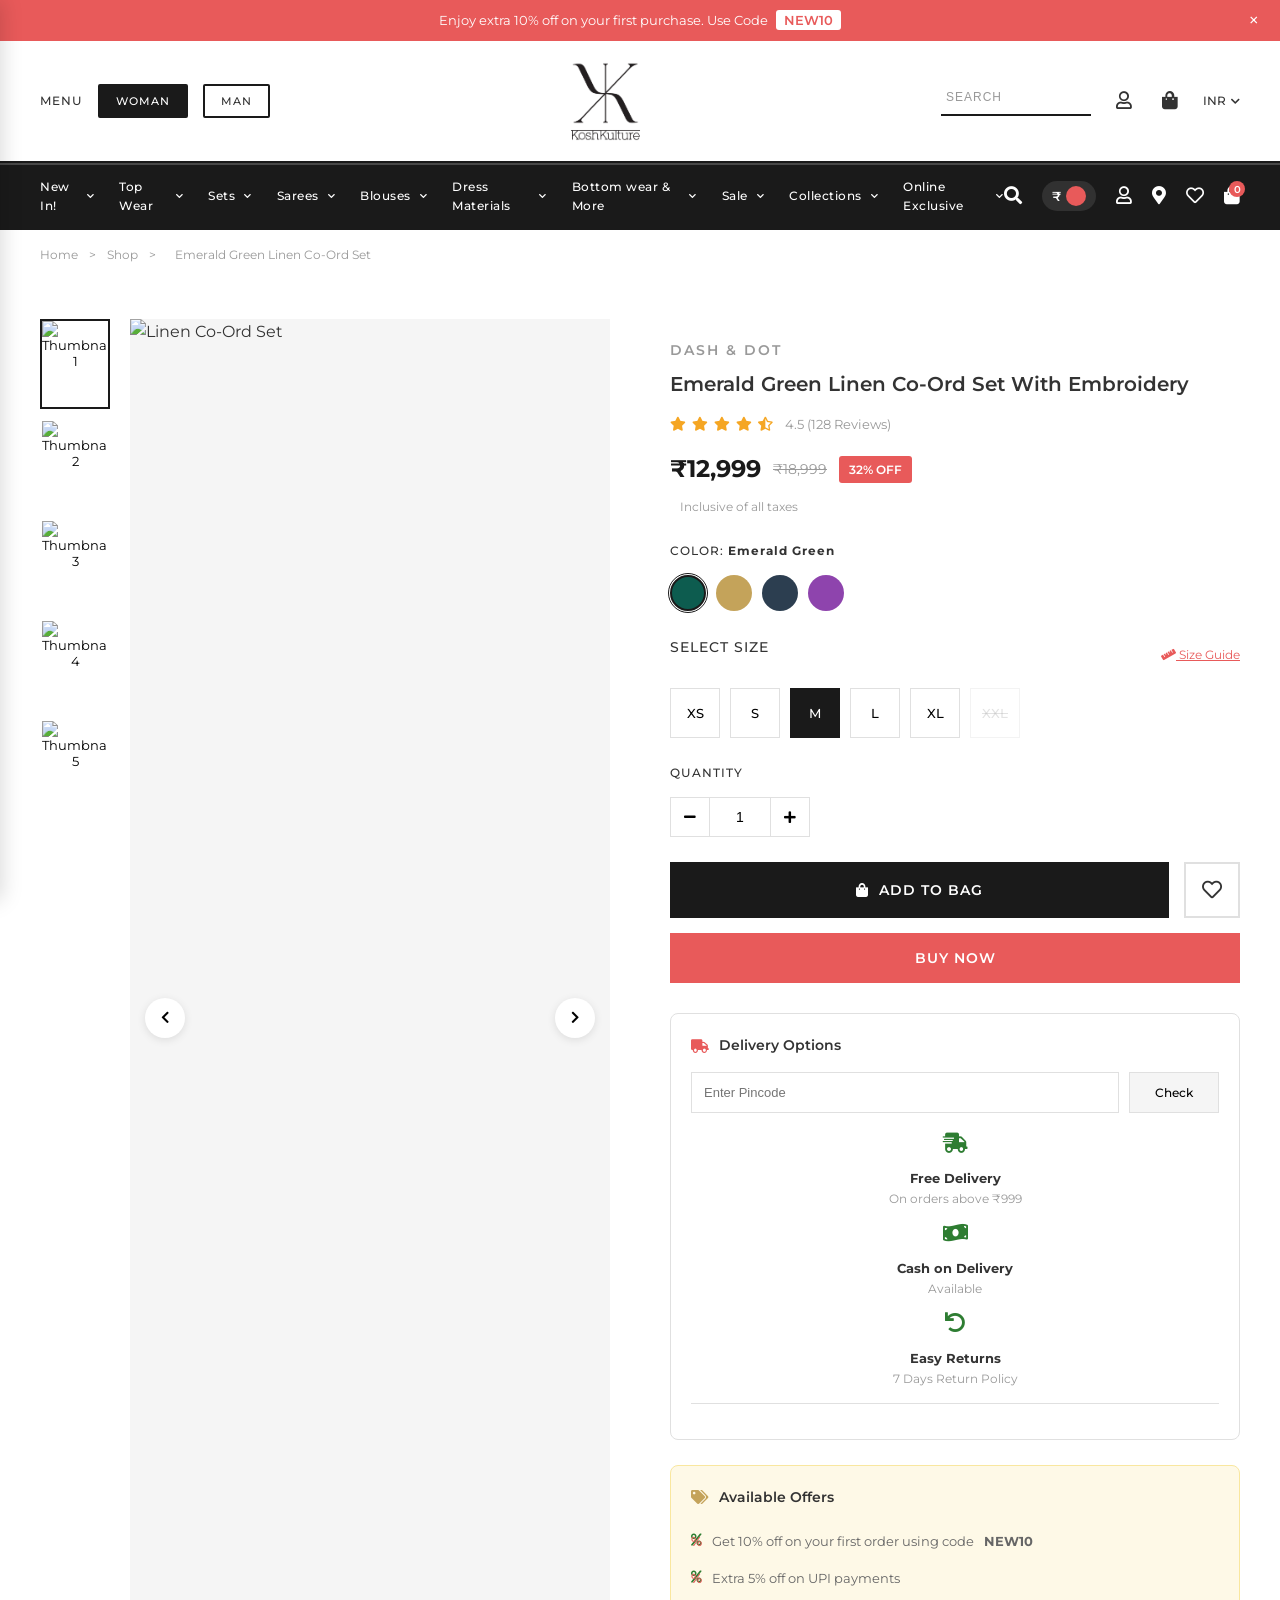
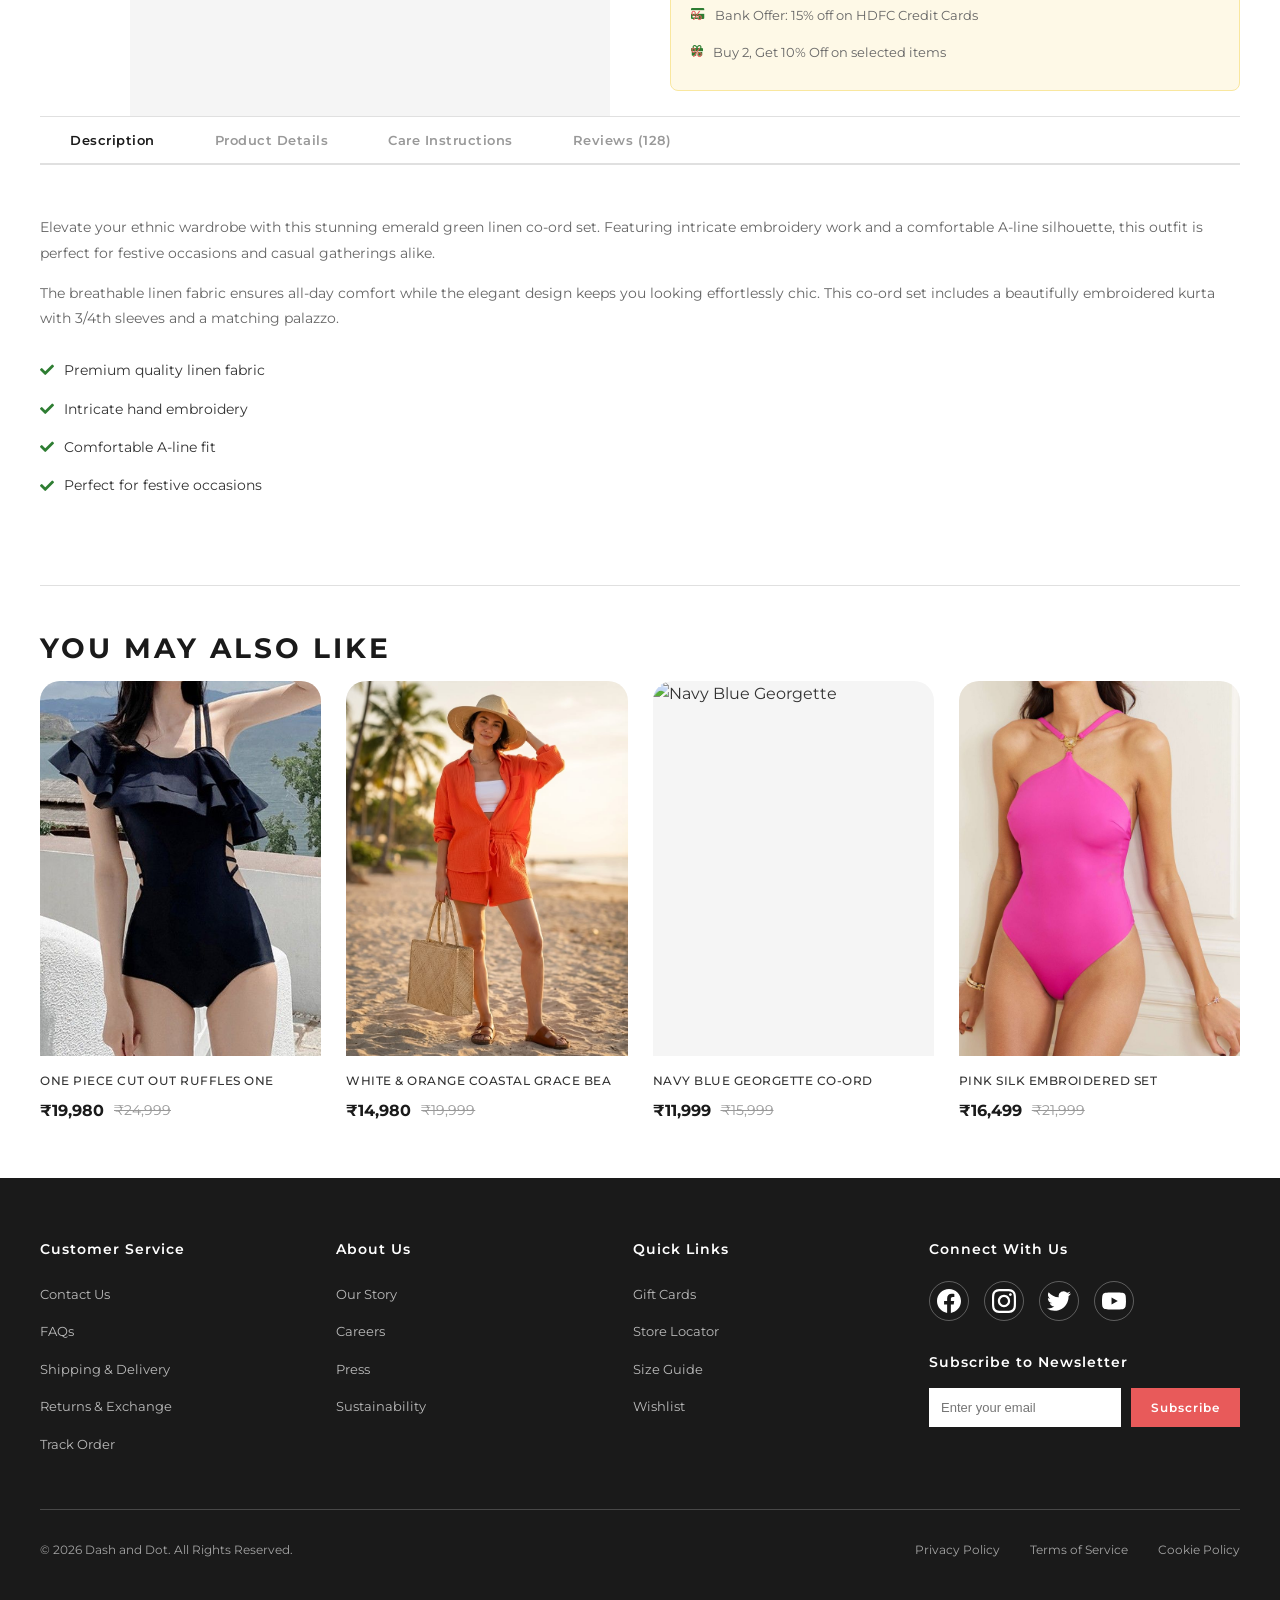
==== product-detail.html @ b61d1ba9 "I luv u prateek sor" ====
<!DOCTYPE html>
<html lang="en">
<head>
    <meta charset="UTF-8">
    <meta name="viewport" content="width=device-width, initial-scale=1.0">
    <title>Product Detail - Dash and Dot</title>
    <link rel="stylesheet" href="styles.css">
    <link rel="preconnect" href="https://fonts.googleapis.com">
    <link rel="preconnect" href="https://fonts.gstatic.com" crossorigin>
    <link href="https://fonts.googleapis.com/css2?family=Montserrat:ital,wght@0,100..900;1,100..900&display=swap" rel="stylesheet">
    <link rel="stylesheet" href="https://cdnjs.cloudflare.com/ajax/libs/font-awesome/5.15.4/css/all.min.css">
    <link rel="stylesheet" href="https://cdn.jsdelivr.net/npm/swiper@11/swiper-bundle.min.css">
</head>
<body>
    <!-- Mobile Menu Overlay -->
    <div class="mobile-menu-overlay" id="mobileMenuOverlay"></div>

    <!-- Mobile Menu Drawer -->
    <nav class="mobile-menu-drawer" id="mobileMenuDrawer">
        <div class="mobile-menu-header">
            <div class="mobile-logo">
                <img src="./images/logo.png"/>
            </div>
            <button class="mobile-menu-close" id="mobileMenuClose">&times;</button>
        </div>
        <div class="mobile-menu-search">
            <input type="text" placeholder="Search for products...">
        </div>
        <ul class="mobile-menu-nav">
            <li class="mobile-nav-item"><a href="products.html">New In! <i class="fas fa-chevron-right"></i></a></li>
            <li class="mobile-nav-item"><a href="products.html">Top Wear <i class="fas fa-chevron-right"></i></a></li>
            <li class="mobile-nav-item"><a href="products.html">Sets <i class="fas fa-chevron-right"></i></a></li>
            <li class="mobile-nav-item"><a href="products.html">Sarees <i class="fas fa-chevron-right"></i></a></li>
            <li class="mobile-nav-item"><a href="products.html">Blouses <i class="fas fa-chevron-right"></i></a></li>
            <li class="mobile-nav-item"><a href="products.html">Dress Materials <i class="fas fa-chevron-right"></i></a></li>
            <li class="mobile-nav-item"><a href="products.html">Bottom Wear <i class="fas fa-chevron-right"></i></a></li>
            <li class="mobile-nav-item"><a href="products.html">Sale <i class="fas fa-chevron-right"></i></a></li>
            <li class="mobile-nav-item"><a href="products.html">Collections <i class="fas fa-chevron-right"></i></a></li>
            <li class="mobile-nav-item"><a href="products.html">Online Exclusive <i class="fas fa-chevron-right"></i></a></li>
        </ul>
        <div class="mobile-menu-footer">
            <div class="gender-btns">
                <button class="gender-btn active">WOMAN</button>
                <button class="gender-btn">MAN</button>
            </div>
        </div>
    </nav>

    <!-- Promo Banner -->
    <div class="promo-banner">
        <p>Enjoy extra 10% off on your first purchase. Use Code <span class="promo-code">NEW10</span></p>
        <button class="promo-close">&times;</button>
    </div>

    <!-- Header -->
    <header class="header">
        <div class="header-top">
            <div class="header-left">
                <button class="hamburger-btn" id="hamburgerBtn" aria-label="Open menu">
                    <span class="hamburger-icon"></span>
                </button>
                <button class="menu-btn">MENU</button>
                <button class="gender-btn active">WOMAN</button>
                <button class="gender-btn">MAN</button>
            </div>
            <div class="logo">
                <a href="index.html">
                    <img src="./images/logo.png"/>
                </a>
            </div>
            <div class="header-right">
                <div class="search-box">
                    <input type="text" placeholder="SEARCH">
                </div>
                <button class="icon-btn user-btn">
                    <i class="far fa-user"></i>
                </button>
                <button class="icon-btn cart-btn">
                    <i class="fas fa-shopping-bag"></i>
                </button>
                <div class="currency-select">
                    <span>INR</span>
                    <i class="fas fa-chevron-down"></i>
                </div>
            </div>
        </div>
        <nav class="main-nav">
            <ul class="nav-list">
                <li class="nav-item">
                    <a href="#">New In! <i class="fas fa-chevron-down"></i></a>
                </li>
                <li class="nav-item">
                    <a href="#">Top Wear <i class="fas fa-chevron-down"></i></a>
                </li>
                <li class="nav-item">
                    <a href="#">Sets <i class="fas fa-chevron-down"></i></a>
                </li>
                <li class="nav-item">
                    <a href="#">Sarees <i class="fas fa-chevron-down"></i></a>
                </li>
                <li class="nav-item">
                    <a href="#">Blouses <i class="fas fa-chevron-down"></i></a>
                </li>
                <li class="nav-item">
                    <a href="#">Dress Materials <i class="fas fa-chevron-down"></i></a>
                </li>
                <li class="nav-item">
                    <a href="#">Bottom wear & More <i class="fas fa-chevron-down"></i></a>
                </li>
                <li class="nav-item">
                    <a href="#">Sale <i class="fas fa-chevron-down"></i></a>
                </li>
                <li class="nav-item">
                    <a href="#">Collections <i class="fas fa-chevron-down"></i></a>
                </li>
                <li class="nav-item">
                    <a href="#">Online Exclusive <i class="fas fa-chevron-down"></i></a>
                </li>
            </ul>
            <div class="nav-icons">
                <button class="nav-icon-btn">
                    <i class="fas fa-search"></i>
                </button>
                <button class="nav-icon-btn currency-toggle">
                    <span class="rupee">&#8377;</span>
                    <span class="toggle-dot"></span>
                </button>
                <button class="nav-icon-btn">
                    <i class="far fa-user"></i>
                </button>
                <button class="nav-icon-btn">
                    <i class="fas fa-map-marker-alt"></i>
                </button>
                <button class="nav-icon-btn wishlist-btn">
                    <i class="far fa-heart"></i>
                </button>
                <button class="nav-icon-btn cart-icon">
                    <i class="fas fa-shopping-bag"></i>
                    <span class="cart-count">0</span>
                </button>
            </div>
        </nav>
    </header>

    <!-- Breadcrumb -->
    <div class="breadcrumb">
        <a href="index.html">Home</a>
        <span>&gt;</span>
        <a href="products.html">Shop</a>
        <span>&gt;</span>
        <span>Emerald Green Linen Co-Ord Set</span>
    </div>

    <!-- Product Detail Page -->
    <main class="product-detail-page">
        <div class="product-detail-container">
            <!-- Image Gallery -->
            <div class="product-gallery">
                <div class="thumbnail-list">
                    <button class="thumbnail active">
                        <img src="https://images.unsplash.com/photo-1594938298603-c8148c4dae35?w=80&h=100&fit=crop" alt="Thumbnail 1">
                    </button>
                    <button class="thumbnail">
                        <img src="https://images.unsplash.com/photo-1594938298603-c8148c4dae35?w=80&h=100&fit=crop" alt="Thumbnail 2">
                    </button>
                    <button class="thumbnail">
                        <img src="https://images.unsplash.com/photo-1594938298603-c8148c4dae35?w=80&h=100&fit=crop" alt="Thumbnail 3">
                    </button>
                    <button class="thumbnail">
                        <img src="https://images.unsplash.com/photo-1594938298603-c8148c4dae35?w=80&h=100&fit=crop" alt="Thumbnail 4">
                    </button>
                    <button class="thumbnail">
                        <img src="https://images.unsplash.com/photo-1594938298603-c8148c4dae35?w=80&h=100&fit=crop" alt="Thumbnail 5">
                    </button>
                </div>
                <div class="main-image">
                    <button class="nav-btn prev">
                        <i class="fas fa-chevron-left"></i>
                    </button>
                    <img src="https://images.unsplash.com/photo-1594938298603-c8148c4dae35?w=600&h=800&fit=crop" alt="Linen Co-Ord Set">
                    <button class="nav-btn next">
                        <i class="fas fa-chevron-right"></i>
                    </button>
                </div>
            </div>

            <!-- Product Info -->
            <div class="product-info-detail">
                <div class="product-brand">DASH & DOT</div>
                <h1 class="product-title">Emerald Green Linen Co-Ord Set With Embroidery</h1>

                <div class="product-rating">
                    <div class="stars">
                        <i class="fas fa-star"></i>
                        <i class="fas fa-star"></i>
                        <i class="fas fa-star"></i>
                        <i class="fas fa-star"></i>
                        <i class="fas fa-star-half-alt"></i>
                    </div>
                    <span class="rating-count">4.5 (128 Reviews)</span>
                </div>

                <div class="product-price-detail">
                    <span class="current-price">&#8377;12,999</span>
                    <span class="original-price">&#8377;18,999</span>
                    <span class="discount-badge">32% OFF</span>
                </div>
                <p class="tax-info">Inclusive of all taxes</p>

                <!-- Color Selection -->
                <div class="color-section">
                    <span class="section-label">COLOR: <strong>Emerald Green</strong></span>
                    <div class="color-options">
                        <button class="color-btn active" style="background-color: #0d5c4f;" title="Emerald Green"></button>
                        <button class="color-btn" style="background-color: #c4a35a;" title="Golden Rust"></button>
                        <button class="color-btn" style="background-color: #2c3e50;" title="Navy Blue"></button>
                        <button class="color-btn" style="background-color: #8e44ad;" title="Purple"></button>
                    </div>
                </div>

                <!-- Size Selection -->
                <div class="size-section">
                    <div class="size-header">
                        <span class="section-label">SELECT SIZE</span>
                        <a href="#" class="size-chart-link"><i class="fas fa-ruler"></i> Size Guide</a>
                    </div>
                    <div class="size-options">
                        <button class="size-btn">XS</button>
                        <button class="size-btn">S</button>
                        <button class="size-btn active">M</button>
                        <button class="size-btn">L</button>
                        <button class="size-btn">XL</button>
                        <button class="size-btn disabled" disabled>XXL</button>
                    </div>
                </div>

                <!-- Quantity -->
                <div class="quantity-section">
                    <span class="section-label">QUANTITY</span>
                    <div class="quantity-selector">
                        <button class="qty-btn minus"><i class="fas fa-minus"></i></button>
                        <input type="number" value="1" min="1" max="10" class="qty-input">
                        <button class="qty-btn plus"><i class="fas fa-plus"></i></button>
                    </div>
                </div>

                <!-- Action Buttons -->
                <div class="action-buttons">
                    <button class="btn-add-bag">
                        <i class="fas fa-shopping-bag"></i> ADD TO BAG
                    </button>
                    <button class="btn-wishlist-large">
                        <i class="far fa-heart"></i>
                    </button>
                </div>
                <button class="btn-buy-now">BUY NOW</button>

                <!-- Delivery Info -->
                <div class="delivery-section">
                    <h4><i class="fas fa-truck"></i> Delivery Options</h4>
                    <div class="pincode-check">
                        <input type="text" placeholder="Enter Pincode" maxlength="6">
                        <button class="check-btn">Check</button>
                    </div>
                    <div class="delivery-features">
                        <div class="feature">
                            <i class="fas fa-shipping-fast"></i>
                            <div>
                                <strong>Free Delivery</strong>
                                <span>On orders above &#8377;999</span>
                            </div>
                        </div>
                        <div class="feature">
                            <i class="fas fa-money-bill-wave"></i>
                            <div>
                                <strong>Cash on Delivery</strong>
                                <span>Available</span>
                            </div>
                        </div>
                        <div class="feature">
                            <i class="fas fa-undo"></i>
                            <div>
                                <strong>Easy Returns</strong>
                                <span>7 Days Return Policy</span>
                            </div>
                        </div>
                    </div>
                </div>

                <!-- Offers -->
                <div class="offers-section">
                    <h4><i class="fas fa-tags"></i> Available Offers</h4>
                    <ul class="offers-list">
                        <li><i class="fas fa-percent"></i> Get 10% off on your first order using code <strong>NEW10</strong></li>
                        <li><i class="fas fa-percent"></i> Extra 5% off on UPI payments</li>
                        <li><i class="fas fa-credit-card"></i> Bank Offer: 15% off on HDFC Credit Cards</li>
                        <li><i class="fas fa-gift"></i> Buy 2, Get 10% Off on selected items</li>
                    </ul>
                </div>
            </div>
        </div>

        <!-- Product Details Tabs -->
        <div class="product-details-section">
            <div class="product-tabs">
                <button class="tab-btn active" data-tab="description">Description</button>
                <button class="tab-btn" data-tab="details">Product Details</button>
                <button class="tab-btn" data-tab="care">Care Instructions</button>
                <button class="tab-btn" data-tab="reviews">Reviews (128)</button>
            </div>

            <div class="tab-content active" id="description">
                <p>Elevate your ethnic wardrobe with this stunning emerald green linen co-ord set. Featuring intricate embroidery work and a comfortable A-line silhouette, this outfit is perfect for festive occasions and casual gatherings alike.</p>
                <p>The breathable linen fabric ensures all-day comfort while the elegant design keeps you looking effortlessly chic. This co-ord set includes a beautifully embroidered kurta with 3/4th sleeves and a matching palazzo.</p>
                <ul class="feature-list">
                    <li><i class="fas fa-check"></i> Premium quality linen fabric</li>
                    <li><i class="fas fa-check"></i> Intricate hand embroidery</li>
                    <li><i class="fas fa-check"></i> Comfortable A-line fit</li>
                    <li><i class="fas fa-check"></i> Perfect for festive occasions</li>
                </ul>
            </div>

            <div class="tab-content" id="details">
                <div class="details-grid">
                    <div class="detail-item">
                        <span class="detail-label">Style Code</span>
                        <span class="detail-value">FWS6KS11159A</span>
                    </div>
                    <div class="detail-item">
                        <span class="detail-label">Pattern</span>
                        <span class="detail-value">Embroidered</span>
                    </div>
                    <div class="detail-item">
                        <span class="detail-label">Occasion</span>
                        <span class="detail-value">Festive, Casual</span>
                    </div>
                    <div class="detail-item">
                        <span class="detail-label">Fabric</span>
                        <span class="detail-value">100% Linen</span>
                    </div>
                    <div class="detail-item">
                        <span class="detail-label">Fit</span>
                        <span class="detail-value">A-Line</span>
                    </div>
                    <div class="detail-item">
                        <span class="detail-label">Neck Type</span>
                        <span class="detail-value">V-Neck</span>
                    </div>
                    <div class="detail-item">
                        <span class="detail-label">Sleeve</span>
                        <span class="detail-value">3/4th Sleeves</span>
                    </div>
                    <div class="detail-item">
                        <span class="detail-label">Bottom Type</span>
                        <span class="detail-value">Palazzo</span>
                    </div>
                    <div class="detail-item">
                        <span class="detail-label">Set Contents</span>
                        <span class="detail-value">Kurta + Palazzo</span>
                    </div>
                    <div class="detail-item">
                        <span class="detail-label">Country of Origin</span>
                        <span class="detail-value">India</span>
                    </div>
                </div>
            </div>

            <div class="tab-content" id="care">
                <div class="care-instructions">
                    <div class="care-item">
                        <i class="fas fa-tint"></i>
                        <span>Machine wash cold with like colors</span>
                    </div>
                    <div class="care-item">
                        <i class="fas fa-times-circle"></i>
                        <span>Do not bleach</span>
                    </div>
                    <div class="care-item">
                        <i class="fas fa-wind"></i>
                        <span>Tumble dry low</span>
                    </div>
                    <div class="care-item">
                        <i class="fas fa-temperature-low"></i>
                        <span>Iron on medium heat if needed</span>
                    </div>
                    <div class="care-item">
                        <i class="fas fa-ban"></i>
                        <span>Do not dry clean</span>
                    </div>
                </div>
            </div>

            <div class="tab-content" id="reviews">
                <div class="reviews-summary">
                    <div class="rating-big">
                        <span class="rating-number">4.5</span>
                        <div class="stars">
                            <i class="fas fa-star"></i>
                            <i class="fas fa-star"></i>
                            <i class="fas fa-star"></i>
                            <i class="fas fa-star"></i>
                            <i class="fas fa-star-half-alt"></i>
                        </div>
                        <span class="total-reviews">Based on 128 reviews</span>
                    </div>
                    <div class="rating-bars">
                        <div class="rating-bar-item">
                            <span>5 <i class="fas fa-star"></i></span>
                            <div class="bar"><div class="fill" style="width: 70%;"></div></div>
                            <span>89</span>
                        </div>
                        <div class="rating-bar-item">
                            <span>4 <i class="fas fa-star"></i></span>
                            <div class="bar"><div class="fill" style="width: 20%;"></div></div>
                            <span>26</span>
                        </div>
                        <div class="rating-bar-item">
                            <span>3 <i class="fas fa-star"></i></span>
                            <div class="bar"><div class="fill" style="width: 7%;"></div></div>
                            <span>9</span>
                        </div>
                        <div class="rating-bar-item">
                            <span>2 <i class="fas fa-star"></i></span>
                            <div class="bar"><div class="fill" style="width: 2%;"></div></div>
                            <span>3</span>
                        </div>
                        <div class="rating-bar-item">
                            <span>1 <i class="fas fa-star"></i></span>
                            <div class="bar"><div class="fill" style="width: 1%;"></div></div>
                            <span>1</span>
                        </div>
                    </div>
                </div>
                <div class="review-list">
                    <div class="review-item">
                        <div class="review-header">
                            <div class="reviewer">
                                <span class="reviewer-name">Priya S.</span>
                                <span class="verified"><i class="fas fa-check-circle"></i> Verified Purchase</span>
                            </div>
                            <div class="review-rating">
                                <i class="fas fa-star"></i>
                                <i class="fas fa-star"></i>
                                <i class="fas fa-star"></i>
                                <i class="fas fa-star"></i>
                                <i class="fas fa-star"></i>
                            </div>
                        </div>
                        <p class="review-text">Absolutely love this co-ord set! The fabric quality is amazing and the embroidery is so beautiful. Fits perfectly and received so many compliments at my friend's wedding.</p>
                        <span class="review-date">2 weeks ago</span>
                    </div>
                    <div class="review-item">
                        <div class="review-header">
                            <div class="reviewer">
                                <span class="reviewer-name">Ananya M.</span>
                                <span class="verified"><i class="fas fa-check-circle"></i> Verified Purchase</span>
                            </div>
                            <div class="review-rating">
                                <i class="fas fa-star"></i>
                                <i class="fas fa-star"></i>
                                <i class="fas fa-star"></i>
                                <i class="fas fa-star"></i>
                                <i class="far fa-star"></i>
                            </div>
                        </div>
                        <p class="review-text">Great quality and very comfortable to wear all day. The color is exactly as shown in the pictures. Only giving 4 stars because delivery took longer than expected.</p>
                        <span class="review-date">1 month ago</span>
                    </div>
                </div>
            </div>
        </div>

        <!-- You May Also Like -->
        <section class="also-like">
            <h2 class="section-title">YOU MAY ALSO LIKE</h2>
            <div class="products-grid swiper also-like-swiper">
                <div class="swiper-wrapper">
                    <a href="product-detail.html" class="product-card swiper-slide">
                        <div class="product-image">
                            <img src="./images/one-piece-swim.jpg" alt="Ivory Gold Sequin Top">
                            <button class="wishlist-btn" onclick="event.preventDefault();">
                                <i class="far fa-heart"></i>
                            </button>
                        </div>
                        <div class="product-info">
                            <h3 class="product-name">One Piece Cut Out Ruffles One</h3>
                            <div class="product-price">
                                <span class="current-price">&#8377;19,980</span>
                                <span class="original-price">&#8377;24,999</span>
                            </div>
                        </div>
                    </a>
                    <a href="product-detail.html" class="product-card swiper-slide">
                        <div class="product-image">
                            <img src="./images/bright-orange.jpg" alt="Halter Sequin Peplum">
                            <button class="wishlist-btn" onclick="event.preventDefault();">
                                <i class="far fa-heart"></i>
                            </button>
                        </div>
                        <div class="product-info">
                            <h3 class="product-name">WHITE & ORANGE COASTAL GRACE BEA</h3>
                            <div class="product-price">
                                <span class="current-price">&#8377;14,980</span>
                                <span class="original-price">&#8377;19,999</span>
                            </div>
                        </div>
                    </a>
                    <a href="product-detail.html" class="product-card swiper-slide">
                        <div class="product-image">
                            <img src="https://images.unsplash.com/photo-1518622358385-8ea7d0794bf6?w=300&h=400&fit=crop" alt="Navy Blue Georgette">
                            <button class="wishlist-btn" onclick="event.preventDefault();">
                                <i class="far fa-heart"></i>
                            </button>
                        </div>
                        <div class="product-info">
                            <h3 class="product-name">Navy Blue Georgette Co-Ord</h3>
                            <div class="product-price">
                                <span class="current-price">&#8377;11,999</span>
                                <span class="original-price">&#8377;15,999</span>
                            </div>
                        </div>
                    </a>
                    <a href="product-detail.html" class="product-card swiper-slide">
                        <div class="product-image">
                            <img src="./images/pink.jpg" alt="Pink Silk Set">
                            <button class="wishlist-btn" onclick="event.preventDefault();">
                                <i class="far fa-heart"></i>
                            </button>
                        </div>
                        <div class="product-info">
                            <h3 class="product-name">Pink Silk Embroidered Set</h3>
                            <div class="product-price">
                                <span class="current-price">&#8377;16,499</span>
                                <span class="original-price">&#8377;21,999</span>
                            </div>
                        </div>
                    </a>
                </div>
                <div class="swiper-pagination also-like-pagination"></div>
            </div>
        </section>
    </main>

    <!-- Footer -->
    <div id="footer-placeholder"></div>

    <!-- Mobile Bottom Navigation -->
    <nav class="mobile-bottom-nav">
        <div class="mobile-bottom-nav-items">
            <a href="index.html" class="mobile-bottom-nav-item">
                <i class="fas fa-home"></i>
                <span>Home</span>
            </a>
            <a href="products.html" class="mobile-bottom-nav-item">
                <i class="fas fa-th-large"></i>
                <span>Shop</span>
            </a>
            <a href="#" class="mobile-bottom-nav-item">
                <i class="far fa-heart"></i>
                <span>Wishlist</span>
            </a>
            <a href="#" class="mobile-bottom-nav-item">
                <i class="fas fa-shopping-bag"></i>
                <span>Bag</span>
                <span class="cart-count">0</span>
            </a>
            <a href="#" class="mobile-bottom-nav-item">
                <i class="far fa-user"></i>
                <span>Account</span>
            </a>
        </div>
    </nav>

    <script src="script.js"></script>
    <script src="https://cdn.jsdelivr.net/npm/swiper@11/swiper-bundle.min.js"></script>
    <script>
        // Initialize Swiper only on mobile for "You May Also Like" section
        function initAlsoLikeSwiper() {
            const isMobile = window.innerWidth <= 768;

            if (isMobile) {
                // Initialize Also Like Swiper
                if (!window.alsoLikeSwiper || window.alsoLikeSwiper.destroyed) {
                    window.alsoLikeSwiper = new Swiper('.also-like-swiper', {
                        slidesPerView: 1.2,
                        spaceBetween: 12,
                        centeredSlides: false,
                        pagination: {
                            el: '.also-like-pagination',
                            clickable: true,
                        },
                        breakpoints: {
                            400: {
                                slidesPerView: 1.5,
                                spaceBetween: 12,
                            },
                            500: {
                                slidesPerView: 2,
                                spaceBetween: 15,
                            }
                        }
                    });
                }
            } else {
                // Destroy swiper on desktop
                if (window.alsoLikeSwiper && !window.alsoLikeSwiper.destroyed) {
                    window.alsoLikeSwiper.destroy(true, true);
                    window.alsoLikeSwiper = null;
                }
            }
        }

        document.addEventListener('DOMContentLoaded', initAlsoLikeSwiper);

        let resizeTimeout;
        window.addEventListener('resize', function() {
            clearTimeout(resizeTimeout);
            resizeTimeout = setTimeout(initAlsoLikeSwiper, 250);
        });
    </script>
</body>
</html>
---- styles.css ----
/* ==========================================
   DASH AND DOT - FASHION E-COMMERCE WEBSITE
   ========================================== */

/* CSS Reset & Base Styles */
*, *::before, *::after {
    margin: 0;
    padding: 0;
    box-sizing: border-box;
}

:root {
    --primary-coral: #e85a5a;
    --primary-dark: #1a1a1a;
    --text-dark: #333333;
    --text-light: #666666;
    --text-muted: #999999;
    --bg-light: #f5f5f5;
    --bg-white: #ffffff;
    --border-light: #e0e0e0;
    --accent-gold: #c4a35a;
    --accent-green: #2e7d32;
    --hero-orange: #d4824a;
    --font-primary: "Montserrat", sans-serif;
    --font-display: "Poppins", sans-serif;
}

html {
    scroll-behavior: smooth;
}

body {
    font-family: var(--font-primary);
    color: var(--text-dark);
    line-height: 1.6;
    background-color: var(--bg-white);
    overflow-x: hidden;
}

a {
    text-decoration: none;
    color: inherit;
}

button {
    cursor: pointer;
    border: none;
    background: none;
    font-family: inherit;
}

img {
    max-width: 100%;
    height: auto;
    display: block;
}

ul {
    list-style: none;
}

/* ==========================================
   PROMO BANNER
   ========================================== */
.promo-banner {
    background-color: var(--primary-coral);
    color: var(--bg-white);
    text-align: center;
    padding: 10px 20px;
    font-size: 13px;
    position: relative;
    display: flex;
    align-items: center;
    justify-content: center;
}

.promo-banner p {
    margin: 0;
}

.promo-code {
    background-color: var(--bg-white);
    color: var(--primary-coral);
    padding: 2px 8px;
    border-radius: 3px;
    font-weight: 600;
    margin-left: 5px;
}

.promo-close {
    position: absolute;
    right: 20px;
    color: var(--bg-white);
    font-size: 20px;
    line-height: 1;
}

/* ==========================================
   HEADER
   ========================================== */
.header {
    background-color: var(--primary-dark);
    border-bottom: 3px solid var(--primary-dark);
    width: 100%;
}

.header-top {
    display: flex;
    align-items: center;
    justify-content: space-between;
    padding: 15px 40px;
    max-width: 1400px;
    margin: 0 auto;
    background-color: var(--bg-white);
    border-bottom: 2px solid var(--primary-dark);
}

.header-left {
    display: flex;
    align-items: center;
    gap: 15px;
}

.menu-btn {
    font-size: 12px;
    font-weight: 500;
    letter-spacing: 1px;
    color: var(--text-dark);
}

.gender-btn {
    font-size: 11px;
    font-weight: 500;
    letter-spacing: 1px;
    padding: 8px 16px;
    border: 2px solid var(--primary-dark);
    border-radius: 2px;
    color: var(--text-dark);
    transition: all 0.3s ease;
}

.gender-btn.active,
.gender-btn:hover {
    background-color: var(--primary-dark);
    color: var(--bg-white);
    border-color: var(--primary-dark);
}

/* Logo */
.logo a {
    display: flex;
    align-items: center;
    font-size: 36px;
    color: var(--primary-dark);
}

.logo a img {
    height: 90px;
    width: auto;
    /* object-fit: contain; */
}

.logo-dash {
    font-weight: 300;
    margin-right: 5px;
}

.logo-amp {
    font-family: var(--font-display);
    font-weight: 400;
    font-style: italic;
}

.logo-dot {
    font-size: 24px;
    margin-left: 5px;
}

.brand-name {
    font-size: 24px;
    font-weight: 700;
    letter-spacing: 2px;
}

.header-right {
    display: flex;
    align-items: center;
    gap: 20px;
}

.search-box {
    display: flex;
    align-items: center;
    border-bottom: 2px solid var(--primary-dark);
    padding-bottom: 5px;
}

.search-box input {
    border: none;
    outline: none;
    font-size: 12px;
    letter-spacing: 1px;
    width: 150px;
    padding: 5px;
    background: transparent;
    color: var(--text-dark);
}

.search-box input::placeholder {
    color: var(--text-muted);
}

.search-box svg {
    color: var(--text-muted);
    margin-right: 8px;
}

.icon-btn {
    color: var(--text-dark);
    padding: 5px;
    position: relative;
}

.icon-btn:hover {
    color: var(--primary-coral);
}

.icon-btn i {
    font-size: 18px;
}

.currency-select {
    display: flex;
    align-items: center;
    gap: 5px;
    font-size: 12px;
    font-weight: 500;
    color: var(--text-dark);
}

.currency-select i {
    font-size: 10px;
}

/* Main Navigation */
.main-nav {
    display: flex;
    align-items: center;
    justify-content: space-between;
    padding: 12px 40px;
    background-color: var(--primary-dark);
    border-top: 2px solid rgba(255, 255, 255, 0.2);
    max-width: 1400px;
    margin: 0 auto;
}

.nav-list {
    display: flex;
    align-items: center;
    gap: 25px;
}

.nav-item a {
    display: flex;
    align-items: center;
    gap: 5px;
    font-size: 12px;
    font-weight: 500;
    letter-spacing: 0.5px;
    color: var(--bg-white);
    transition: color 0.3s ease;
}

.nav-item a:hover {
    color: var(--primary-coral);
}

.nav-item svg {
    width: 10px;
    height: 10px;
}

.nav-item i {
    font-size: 8px;
    margin-left: 4px;
}

.nav-icons {
    display: flex;
    align-items: center;
    gap: 20px;
}

.nav-icon-btn {
    color: var(--bg-white);
    position: relative;
}

.nav-icon-btn:hover {
    color: var(--primary-coral);
}

.nav-icon-btn i {
    font-size: 18px;
}

.currency-toggle {
    display: flex;
    align-items: center;
    gap: 5px;
    background-color: rgba(255, 255, 255, 0.1);
    padding: 5px 10px;
    border-radius: 20px;
}

.rupee {
    font-weight: 600;
    color: var(--bg-white);
}

.toggle-dot {
    width: 20px;
    height: 20px;
    background-color: var(--primary-coral);
    border-radius: 50%;
}

.cart-count {
    position: absolute;
    top: -5px;
    right: -5px;
    background-color: var(--primary-coral);
    color: var(--bg-white);
    font-size: 10px;
    width: 16px;
    height: 16px;
    border-radius: 50%;
    display: flex;
    align-items: center;
    justify-content: center;
    font-weight: 600;
}

.badge {
    position: absolute;
    top: -5px;
    right: -5px;
    background-color: var(--primary-coral);
    color: var(--bg-white);
    font-size: 10px;
    padding: 2px 5px;
    border-radius: 10px;
}

/* Products Header */
.products-header .header-top {
    justify-content: center;
    gap: 100px;
}

.product-nav {
    background-color: var(--bg-white);
    border-top: 1px solid var(--border-light);
    padding: 15px 40px;
    overflow-x: auto;
}

.product-nav .nav-list {
    justify-content: center;
    gap: 30px;
    white-space: nowrap;
}

.product-nav .nav-list li a {
    font-size: 11px;
    font-weight: 500;
    letter-spacing: 1px;
}

.product-nav .nav-list li a.highlight {
    color: var(--primary-coral);
}

.product-nav .nav-list li a sup {
    font-size: 8px;
    color: var(--primary-coral);
}

/* ==========================================
   HERO SECTION
   ========================================== */
.hero {
    background: linear-gradient(135deg, var(--hero-orange) 0%, #c67d3d 100%);
    min-height: 700px;
    position: relative;
    display: flex;
    align-items: center;
    overflow: hidden;
}

.hero::before {
    content: '';
    position: absolute;
    top: 0;
    left: 0;
    right: 0;
    bottom: 0;
    background: url('./images/img-hero.png') no-repeat;
}

.hero-content {
    display: flex;
    justify-content: space-between;
    align-items: center;
    width: 100%;
    max-width: 1400px;
    margin: 0 auto;
    padding: 60px 80px;
    position: relative;
    z-index: 1;
}

.hero-text-left {
    color: var(--bg-white);
}

.hero-title {
    font-family: var(--font-display);
    font-size: 120px;
    font-weight: 700;
    line-height: 0.9;
    letter-spacing: -2px;
}

.hero-subtitle {
    font-family: var(--font-display);
    font-size: 80px;
    font-style: italic;
    font-weight: 400;
    margin-top: -20px;
}

.hero-text-right {
    text-align: right;
    color: var(--bg-white);
}

.hero-tagline {
    font-size: 14px;
    letter-spacing: 3px;
    margin-bottom: 10px;
}

.hero-heading {
    font-family: var(--font-display);
    font-size: 48px;
    font-weight: 700;
    line-height: 1.2;
    margin-bottom: 25px;
}

.btn-shop-now {
    display: inline-block;
    background-color: var(--accent-green);
    color: var(--bg-white);
    padding: 15px 35px;
    font-size: 13px;
    font-weight: 600;
    letter-spacing: 2px;
    transition: all 0.3s ease;
}

.btn-shop-now:hover {
    background-color: #1b5e20;
    transform: translateY(-2px);
}

/* ==========================================
   BEST SELLERS SECTION
   ========================================== */
.best-sellers {
    padding: 60px 40px;
    max-width: 1400px;
    margin: 0 auto;
    text-align: center;
}

.section-title {
    font-size: 28px;
    font-weight: 700;
    letter-spacing: 3px;
    margin-bottom: 10px;
    color: var(--primary-dark);
}

.view-all {
    display: inline-block;
    font-size: 12px;
    letter-spacing: 1px;
    color: var(--text-muted);
    text-decoration: underline;
    margin-bottom: 40px;
}

.view-all:hover {
    color: var(--primary-dark);
}

/* Products Carousel */
.products-carousel {
    position: relative;
    display: flex;
    align-items: center;
    gap: 20px;
}

.carousel-btn {
    width: 40px;
    height: 40px;
    border-radius: 50%;
    background-color: var(--bg-white);
    border: 1px solid var(--border-light);
    display: flex;
    align-items: center;
    justify-content: center;
    color: var(--text-muted);
    transition: all 0.3s ease;
    flex-shrink: 0;
}

.carousel-btn:hover {
    border-color: var(--primary-dark);
    color: var(--primary-dark);
}

.products-grid {
    display: grid;
    grid-template-columns: repeat(4, 1fr);
    gap: 25px;
    flex: 1;
}

.products-grid.featured {
    grid-template-columns: repeat(4, 1fr);
}

/* Swiper wrapper on desktop - show as grid */
@media (min-width: 769px) {
    .products-grid.swiper {
        display: grid !important;
        grid-template-columns: repeat(4, 1fr);
        gap: 25px;
    }

    .products-grid.swiper .swiper-wrapper {
        display: contents;
    }

    .products-grid.swiper .swiper-slide {
        width: auto !important;
    }

    .products-grid.swiper .swiper-pagination {
        display: none !important;
    }

    /* Listing swiper specific - show as 4-column grid on desktop */
    .products-grid.listing.swiper {
        display: grid !important;
        grid-template-columns: repeat(4, 1fr);
        gap: 20px;
    }

    .listing-pagination {
        display: none !important;
    }
}

/* Product Card */
.product-card {
    text-align: left;
    position: relative;
    display: block;
    color: inherit;
}

a.product-card {
    text-decoration: none;
}

.product-image {
    position: relative;
    overflow: hidden;
    border-radius: 20px;
    border-bottom-left-radius: 0px;
    border-bottom-right-radius: 0px;
    background-color: var(--bg-light);
    aspect-ratio: 3/4;
}

.product-image img {
    width: 100%;
    height: 100%;
    object-fit: cover;
    transition: transform 0.5s ease;
}

.product-card:hover .product-image img {
    transform: scale(1.05);
}

.product-image .wishlist-btn {
    position: absolute;
    top: 15px;
    right: 15px;
    width: 36px;
    height: 36px;
    background-color: var(--bg-white);
    border-radius: 50%;
    display: flex;
    align-items: center;
    justify-content: center;
    opacity: 0;
    transition: opacity 0.3s ease;
    box-shadow: 0 2px 8px rgba(0,0,0,0.1);
}

.product-card:hover .wishlist-btn {
    opacity: 1;
}

.wishlist-btn:hover {
    color: var(--primary-coral);
}

.wishlist-btn:hover svg {
    fill: var(--primary-coral);
}

.product-nav {
    position: absolute;
    bottom: 15px;
    left: 50%;
    transform: translateX(-50%);
    display: flex;
    gap: 8px;
}

.product-nav .dot {
    width: 8px;
    height: 8px;
    border-radius: 50%;
    background-color: rgba(255,255,255,0.5);
    border: none;
}

.product-nav .dot.active {
    background-color: var(--bg-white);
}

.quick-add {
    position: absolute;
    bottom: 15px;
    right: 15px;
    width: 36px;
    height: 36px;
    background-color: var(--bg-white);
    border-radius: 50%;
    display: flex;
    align-items: center;
    justify-content: center;
    opacity: 0;
    transition: opacity 0.3s ease;
    box-shadow: 0 2px 8px rgba(0,0,0,0.1);
}

.product-card:hover .quick-add {
    opacity: 1;
}

.badge-label {
    position: absolute;
    top: 15px;
    left: 15px;
    background-color: var(--primary-dark);
    color: var(--bg-white);
    padding: 5px 12px;
    font-size: 10px;
    font-weight: 600;
    letter-spacing: 1px;
    z-index: 1;
}

.product-info {
    padding: 15px 0px;
}

.product-name {
    font-size: 12px;
    font-weight: 500;
    color: var(--text-dark);
    margin-bottom: 8px;
    text-transform: uppercase;
    letter-spacing: 0.5px;
    white-space: nowrap;
    overflow: hidden;
    text-overflow: ellipsis;
}

.product-price {
    display: flex;
    align-items: center;
    gap: 10px;
    flex-wrap: wrap;
}

.current-price {
    font-size: 16px;
    font-weight: 700;
    color: var(--primary-dark);
}

.original-price {
    font-size: 14px;
    color: var(--text-muted);
    text-decoration: line-through;
}

.discount {
    font-size: 12px;
    color: var(--primary-coral);
    font-weight: 600;
}

.product-price-single {
    font-size: 14px;
    font-weight: 600;
    color: var(--primary-dark);
}

.btn-add-to-bag {
    width: 100%;
    padding: 12px 20px;
    margin-top: 15px;
    background-color: var(--primary-coral);
    color: var(--bg-white);
    font-size: 12px;
    font-weight: 600;
    letter-spacing: 1px;
    transition: background-color 0.3s ease;
}

.btn-add-to-bag:hover {
    background-color: #d14848;
}

/* ==========================================
   SHOP BY COLLECTION
   ========================================== */
.shop-collection {
    padding: 40px;
    max-width: 1400px;
    margin: 0 auto;
}

.collection-label {
    font-size: 12px;
    font-weight: 500;
    letter-spacing: 2px;
    color: var(--text-muted);
    margin-bottom: 20px;
}

.collection-grid {
    display: grid;
    grid-template-columns: repeat(3, 1fr);
    gap: 20px;
}

.collection-card {
    position: relative;
    overflow: hidden;
    aspect-ratio: 4/5;
}

.collection-card img {
    width: 100%;
    height: 100%;
    object-fit: cover;
    transition: transform 0.5s ease;
}

.collection-card:hover img {
    transform: scale(1.05);
}

.collection-overlay {
    position: absolute;
    bottom: 0;
    left: 0;
    right: 0;
    padding: 30px;
    background: linear-gradient(transparent, rgba(0,0,0,0.6));
}

.collection-name {
    font-size: 18px;
    font-weight: 600;
    letter-spacing: 2px;
    color: var(--bg-white);
}

/* ==========================================
   TRY BEFORE YOU BUY
   ========================================== */
.try-before-buy {
    background: linear-gradient(135deg, var(--hero-orange) 0%, #c67d3d 100%);
    padding: 80px 40px;
    text-align: center;
    position: relative;
    overflow: hidden;
}

.try-before-buy::before {
    content: '';
    position: absolute;
    top: 50%;
    left: 50%;
    transform: translate(-50%, -50%);
    width: 60%;
    height: 70%;
    background: var(--bg-white);
    border-radius: 50% 50% 0 0;
    opacity: 0.9;
}

.try-content {
    position: relative;
    z-index: 1;
}

.try-title {
    font-family: var(--font-display);
    font-size: 48px;
    font-weight: 600;
    color: var(--primary-dark);
}

/* ==========================================
   FEATURED PRODUCTS
   ========================================== */
.featured-products {
    padding: 60px 40px;
    max-width: 1400px;
    margin: 0 auto;
    border-radius: 20px;
}

.featured-card .product-info {
    padding: 15px 5px;
}

.featured-card .product-name {
    font-size: 13px;
    text-transform: none;
    font-weight: 400;
    white-space: normal;
    line-height: 1.4;
}

/* ==========================================
   HIGHLIGHTING PURE MATERIAL
   ========================================== */
.highlight-section {
    padding: 60px 40px;
    max-width: 1400px;
    margin: 0 auto;
    text-align: center;
}

.highlight-grid {
    display: grid;
    grid-template-columns: repeat(2, 1fr);
    gap: 20px;
    margin-top: 40px;
}

.highlight-card {
    position: relative;
    overflow: hidden;
    aspect-ratio: 16/10;
}

.highlight-card img {
    width: 100%;
    height: 100%;
    object-fit: cover;
}

.highlight-content {
    position: absolute;
    bottom: 30px;
    left: 30px;
    text-align: left;
    color: var(--bg-white);
}

.highlight-content.right {
    left: auto;
    right: 30px;
    text-align: right;
}

.highlight-brand {
    font-family: var(--font-display);
    font-size: 36px;
    font-weight: 700;
    letter-spacing: 3px;
}

.highlight-subtitle {
    font-size: 14px;
    letter-spacing: 3px;
    margin-bottom: 5px;
}

.highlight-tagline {
    font-family: var(--font-display);
    font-size: 16px;
    font-style: italic;
    margin-bottom: 15px;
}

.highlight-tagline.gift {
    color: #ffd700;
}

.highlight-title {
    font-size: 20px;
    font-weight: 600;
    letter-spacing: 3px;
    margin-bottom: 5px;
}

.btn-explore {
    display: inline-block;
    background-color: var(--primary-coral);
    color: var(--bg-white);
    padding: 10px 25px;
    font-size: 11px;
    font-weight: 600;
    letter-spacing: 1px;
    transition: background-color 0.3s ease;
}

.btn-explore:hover {
    background-color: #d14848;
}

/* ==========================================
   ABOUT SECTION
   ========================================== */
.about-section {
    padding: 60px 40px;
    max-width: 1000px;
    margin: 0 auto;
    text-align: center;
}

.about-text {
    font-size: 13px;
    line-height: 1.8;
    color: var(--text-light);
    margin-bottom: 40px;
}

.about-logo {
    padding-top: 30px;
    border-top: 1px solid var(--border-light);
}

.about-logo .logo-dash,
.about-logo .logo-amp,
.about-logo .logo-dot {
    font-size: 48px;
    color: var(--primary-dark);
}

.copyright {
    font-size: 11px;
    letter-spacing: 2px;
    color: var(--text-muted);
    margin-top: 15px;
}

/* ==========================================
   PRODUCTS PAGE
   ========================================== */
.breadcrumb {
    padding: 15px 40px;
    font-size: 12px;
    color: var(--text-muted);
    max-width: 1400px;
    margin: 0 auto;
}

.breadcrumb a {
    color: var(--text-muted);
}

.breadcrumb a:hover {
    color: var(--primary-dark);
}

.breadcrumb span {
    margin: 0 8px;
}

.products-page {
    padding: 0 40px 60px;
    max-width: 1400px;
    margin: 0 auto;
}

.page-header {
    display: flex;
    justify-content: space-between;
    align-items: center;
    padding: 20px 0;
    border-bottom: 1px solid var(--border-light);
    margin-bottom: 30px;
}

.page-header h1 {
    font-size: 18px;
    font-weight: 600;
    letter-spacing: 1px;
}

.product-count {
    font-weight: 400;
    color: var(--text-muted);
}

.view-options {
    display: flex;
    align-items: center;
    gap: 15px;
}

.sort-label {
    font-size: 12px;
    color: var(--text-muted);
}

.view-btn {
    padding: 8px;
    color: var(--text-muted);
    border: 1px solid transparent;
    transition: all 0.3s ease;
}

.view-btn.active,
.view-btn:hover {
    color: var(--primary-dark);
    border-color: var(--border-light);
}

.products-container {
    display: grid;
    grid-template-columns: 250px 1fr;
    gap: 40px;
}

/* Filters Sidebar */
.filters-sidebar {
    padding-right: 20px;
}

.filter-group {
    border-bottom: 1px solid var(--border-light);
    padding: 20px 0;
}

.filter-header {
    display: flex;
    justify-content: space-between;
    align-items: center;
    cursor: pointer;
}

.filter-header h3 {
    font-size: 13px;
    font-weight: 600;
    letter-spacing: 1px;
}

.toggle-btn {
    color: var(--text-muted);
}

.filter-content {
    padding-top: 15px;
}

.price-range {
    padding: 10px 0;
}

.range-slider {
    position: relative;
    height: 6px;
    background-color: var(--border-light);
    border-radius: 3px;
    margin-bottom: 20px;
}

.range-fill {
    position: absolute;
    height: 100%;
    background-color: var(--primary-dark);
    border-radius: 3px;
}

.range-slider input[type="range"] {
    position: absolute;
    width: 100%;
    height: 100%;
    -webkit-appearance: none;
    background: transparent;
    pointer-events: none;
}

.range-slider input[type="range"]::-webkit-slider-thumb {
    -webkit-appearance: none;
    width: 16px;
    height: 16px;
    background-color: var(--primary-dark);
    border-radius: 50%;
    cursor: pointer;
    pointer-events: auto;
}

.price-inputs {
    display: flex;
    align-items: center;
    gap: 10px;
    font-size: 12px;
}

.price-inputs input {
    width: 60px;
    padding: 8px;
    border: 1px solid var(--border-light);
    text-align: center;
    font-size: 12px;
}

.filter-option {
    display: flex;
    align-items: center;
    gap: 10px;
    padding: 8px 0;
    font-size: 13px;
    cursor: pointer;
}

.filter-option input[type="checkbox"] {
    width: 16px;
    height: 16px;
    accent-color: var(--primary-dark);
}

/* Products Listing */
.products-listing {
    flex: 1;
    min-width: 0;
    overflow: hidden;
}

.sort-dropdown {
    position: relative;
    margin-bottom: 20px;
}

.sort-btn {
    display: flex;
    align-items: center;
    gap: 10px;
    padding: 12px 20px;
    border: 1px solid var(--border-light);
    font-size: 12px;
    font-weight: 500;
    letter-spacing: 1px;
}

.sort-options {
    position: absolute;
    top: 100%;
    left: 0;
    background-color: var(--bg-white);
    border: 1px solid var(--border-light);
    box-shadow: 0 4px 12px rgba(0,0,0,0.1);
    z-index: 10;
    display: none;
}

.sort-dropdown:hover .sort-options {
    display: block;
}

.sort-option {
    display: block;
    width: 100%;
    padding: 12px 20px;
    text-align: left;
    font-size: 13px;
    transition: background-color 0.3s ease;
}

.sort-option:hover,
.sort-option.active {
    background-color: var(--bg-light);
}

.products-grid.listing {
    grid-template-columns: repeat(4, 1fr);
    gap: 20px;
}

.listing-card .product-image {
    aspect-ratio: 3/4;
    height: 350px;
    width: 100%;
}

.listing-card .product-image img {
    width: 100%;
    height: 100%;
    object-fit: cover;
}

.listing-card .product-info {
    padding: 15px 12px;
}

/* Pagination */
.pagination {
    display: flex;
    align-items: center;
    justify-content: center;
    gap: 10px;
    margin-top: 40px;
    padding-top: 30px;
    border-top: 1px solid var(--border-light);
}

.page-num {
    width: 36px;
    height: 36px;
    display: flex;
    align-items: center;
    justify-content: center;
    font-size: 14px;
    cursor: pointer;
    transition: all 0.3s ease;
}

.page-num.active {
    border-bottom: 2px solid var(--primary-dark);
    font-weight: 600;
}

.page-num:hover:not(.active) {
    color: var(--primary-coral);
}

.page-dots {
    color: var(--text-muted);
}

.page-next {
    width: 36px;
    height: 36px;
    display: flex;
    align-items: center;
    justify-content: center;
    border: 1px solid var(--border-light);
    border-radius: 50%;
}

/* Shop by Categories */
.shop-categories {
    padding: 40px;
    border-top: 1px solid var(--border-light);
    max-width: 1400px;
    margin: 0 auto;
}

.shop-categories h3 {
    font-size: 12px;
    font-weight: 600;
    letter-spacing: 1px;
    margin-bottom: 15px;
}

.category-links {
    font-size: 12px;
    color: var(--text-muted);
    line-height: 2;
}

.category-links a {
    color: var(--text-muted);
    transition: color 0.3s ease;
}

.category-links a:hover {
    color: var(--primary-dark);
}

/* ==========================================
   PRODUCT DETAIL PAGE
   ========================================== */
.product-detail-page {
    padding: 40px;
    max-width: 1400px;
    margin: 0 auto;
}

.product-detail-container {
    display: grid;
    grid-template-columns: 1fr 1fr;
    gap: 60px;
}

/* Product Gallery */
.product-gallery {
    display: flex;
    gap: 20px;
}

.thumbnail-list {
    display: flex;
    flex-direction: column;
    gap: 10px;
}

.thumbnail {
    width: 70px;
    height: 90px;
    border: 2px solid transparent;
    overflow: hidden;
    cursor: pointer;
    transition: border-color 0.3s ease;
}

.thumbnail.active,
.thumbnail:hover {
    border-color: var(--primary-dark);
}

.thumbnail img {
    width: 100%;
    height: 100%;
    object-fit: cover;
}

.main-image {
    position: relative;
    flex: 1;
    aspect-ratio: 3/4;
    background-color: var(--bg-light);
}

.main-image img {
    width: 100%;
    height: 100%;
    object-fit: cover;
}

.main-image .nav-btn {
    position: absolute;
    top: 50%;
    transform: translateY(-50%);
    width: 40px;
    height: 40px;
    background-color: var(--bg-white);
    border-radius: 50%;
    display: flex;
    align-items: center;
    justify-content: center;
    box-shadow: 0 2px 8px rgba(0,0,0,0.1);
}

.main-image .nav-btn.prev {
    left: 15px;
}

.main-image .nav-btn.next {
    right: 15px;
}

/* Product Info Detail */
.product-info-detail {
    padding-top: 20px;
}

.product-title {
    font-size: 20px;
    font-weight: 600;
    margin-bottom: 15px;
    line-height: 1.4;
}

.product-price-detail {
    margin-bottom: 25px;
}

.product-price-detail .current-price {
    font-size: 24px;
}

.tax-info {
    font-size: 12px;
    color: var(--text-muted);
    margin-left: 10px;
}

/* Size Selection */
.size-section {
    margin-bottom: 25px;
}

.size-header {
    display: flex;
    justify-content: space-between;
    align-items: center;
    margin-bottom: 15px;
}

.size-header span {
    font-size: 14px;
    font-weight: 500;
}

.size-chart-link {
    font-size: 12px;
    color: var(--primary-coral);
    text-decoration: underline;
}

.size-options {
    display: flex;
    gap: 10px;
}

.size-btn {
    width: 50px;
    height: 50px;
    border: 1px solid var(--border-light);
    font-size: 13px;
    font-weight: 500;
    transition: all 0.3s ease;
}

.size-btn:hover,
.size-btn.active {
    border-color: var(--primary-dark);
    background-color: var(--primary-dark);
    color: var(--bg-white);
}

/* Color Selection */
.color-section {
    margin-bottom: 25px;
}

.section-label {
    font-size: 12px;
    font-weight: 500;
    letter-spacing: 1px;
    margin-bottom: 15px;
    display: block;
}

.color-options {
    display: flex;
    gap: 10px;
    margin-bottom: 10px;
}

.color-btn {
    width: 36px;
    height: 36px;
    border-radius: 50%;
    border: 2px solid transparent;
    cursor: pointer;
    position: relative;
}

.color-btn.active {
    border-color: var(--primary-dark);
}

.color-btn.active::after {
    content: '';
    position: absolute;
    top: -4px;
    left: -4px;
    right: -4px;
    bottom: -4px;
    border: 1px solid var(--primary-dark);
    border-radius: 50%;
}

.color-name {
    font-size: 13px;
    color: var(--text-muted);
}

/* Offers Section */
.offers-section {
    background-color: var(--bg-light);
    padding: 20px;
    margin-bottom: 25px;
}

.offers-section h3 {
    font-size: 14px;
    font-weight: 600;
    margin-bottom: 10px;
}

.offers-list {
    font-size: 13px;
    color: var(--text-light);
}

.offers-list li {
    padding: 5px 0;
    padding-left: 20px;
    position: relative;
}

.offers-list li::before {
    content: '%';
    position: absolute;
    left: 0;
    color: var(--primary-coral);
    font-weight: 600;
}

/* Delivery Section */
.delivery-section {
    border: 1px solid var(--border-light);
    padding: 20px;
    margin-bottom: 25px;
}

.delivery-features {
    display: flex;
    justify-content: space-between;
    text-align: center;
    padding-bottom: 15px;
    border-bottom: 1px solid var(--border-light);
    margin-bottom: 15px;
}

.feature {
    display: flex;
    flex-direction: column;
    align-items: center;
    gap: 8px;
    font-size: 12px;
}

.feature svg {
    color: var(--text-muted);
}

.delivery-time {
    font-size: 13px;
    color: var(--accent-green);
    margin-bottom: 15px;
}

.pincode-check {
    display: flex;
    gap: 10px;
}

.pincode-check input {
    flex: 1;
    padding: 12px;
    border: 1px solid var(--border-light);
    font-size: 13px;
}

.check-btn {
    padding: 12px 25px;
    background-color: var(--bg-light);
    font-size: 12px;
    font-weight: 500;
    border: 1px solid var(--border-light);
}

/* Action Buttons */
.action-buttons {
    display: flex;
    gap: 15px;
}

.btn-add-bag {
    flex: 1;
    padding: 16px;
    border: 2px solid var(--primary-coral);
    color: var(--primary-coral);
    font-size: 14px;
    font-weight: 600;
    letter-spacing: 1px;
    transition: all 0.3s ease;
}

.btn-add-bag:hover {
    background-color: var(--primary-coral);
    color: var(--bg-white);
}

.btn-buy-now {
    flex: 1;
    padding: 16px;
    background-color: var(--primary-coral);
    color: var(--bg-white);
    font-size: 14px;
    font-weight: 600;
    letter-spacing: 1px;
    transition: background-color 0.3s ease;
}

.btn-buy-now:hover {
    background-color: #d14848;
}

/* Product Brand */
.product-brand {
    font-size: 14px;
    font-weight: 600;
    letter-spacing: 2px;
    color: var(--text-muted);
    margin-bottom: 8px;
}

/* Product Rating */
.product-rating {
    display: flex;
    align-items: center;
    gap: 10px;
    margin-bottom: 15px;
}

.product-rating .stars {
    color: #f5a623;
    font-size: 14px;
}

.product-rating .stars i {
    margin-right: 2px;
}

.rating-count {
    font-size: 13px;
    color: var(--text-muted);
}

/* Product Price Detail Enhanced */
.product-price-detail {
    display: flex;
    align-items: center;
    gap: 12px;
    margin-bottom: 8px;
}

.discount-badge {
    background-color: var(--primary-coral);
    color: white;
    padding: 4px 10px;
    font-size: 12px;
    font-weight: 600;
    border-radius: 3px;
}

.tax-info {
    font-size: 12px;
    color: var(--text-muted);
    margin-bottom: 25px;
    display: block;
}

/* Quantity Section */
.quantity-section {
    margin-bottom: 25px;
}

.quantity-selector {
    display: flex;
    align-items: center;
    gap: 0;
    margin-top: 10px;
}

.qty-btn {
    width: 40px;
    height: 40px;
    border: 1px solid var(--border-light);
    background: var(--bg-white);
    display: flex;
    align-items: center;
    justify-content: center;
    cursor: pointer;
    transition: all 0.3s ease;
}

.qty-btn:hover {
    background: var(--primary-dark);
    color: white;
    border-color: var(--primary-dark);
}

.qty-input {
    width: 60px;
    height: 40px;
    border: 1px solid var(--border-light);
    border-left: none;
    border-right: none;
    text-align: center;
    font-size: 14px;
    font-weight: 500;
}

.qty-input::-webkit-outer-spin-button,
.qty-input::-webkit-inner-spin-button {
    -webkit-appearance: none;
    margin: 0;
}

/* Size Button Disabled State */
.size-btn.disabled {
    opacity: 0.4;
    cursor: not-allowed;
    text-decoration: line-through;
}

/* Wishlist Large Button */
.btn-wishlist-large {
    width: 56px;
    height: 56px;
    border: 2px solid var(--border-light);
    background: white;
    display: flex;
    align-items: center;
    justify-content: center;
    font-size: 20px;
    color: var(--text-dark);
    transition: all 0.3s ease;
}

.btn-wishlist-large:hover {
    border-color: var(--primary-coral);
    color: var(--primary-coral);
}

/* Action Buttons Enhanced */
.action-buttons {
    display: flex;
    gap: 15px;
    margin-bottom: 15px;
}

.btn-add-bag {
    flex: 1;
    padding: 16px;
    background-color: var(--primary-dark);
    color: var(--bg-white);
    font-size: 14px;
    font-weight: 600;
    letter-spacing: 1px;
    border: none;
    display: flex;
    align-items: center;
    justify-content: center;
    gap: 10px;
    transition: all 0.3s ease;
}

.btn-add-bag:hover {
    background-color: #333;
}

.btn-buy-now {
    width: 100%;
    padding: 16px;
    background-color: var(--primary-coral);
    color: var(--bg-white);
    font-size: 14px;
    font-weight: 600;
    letter-spacing: 1px;
    border: none;
    margin-bottom: 30px;
    transition: background-color 0.3s ease;
}

.btn-buy-now:hover {
    background-color: #d14848;
}

/* Delivery Section Enhanced */
.delivery-section {
    border: 1px solid var(--border-light);
    padding: 20px;
    margin-bottom: 25px;
    border-radius: 8px;
}

.delivery-section h4 {
    font-size: 14px;
    font-weight: 600;
    margin-bottom: 15px;
    display: flex;
    align-items: center;
    gap: 10px;
}

.delivery-section h4 i {
    color: var(--primary-coral);
}

.delivery-features {
    display: flex;
    flex-direction: column;
    gap: 15px;
    margin-top: 20px;
}

.delivery-features .feature {
    display: flex;
    align-items: center;
    gap: 15px;
}

.delivery-features .feature i {
    font-size: 20px;
    color: var(--accent-green);
    width: 24px;
}

.delivery-features .feature div {
    display: flex;
    flex-direction: column;
}

.delivery-features .feature strong {
    font-size: 13px;
    color: var(--text-dark);
}

.delivery-features .feature span {
    font-size: 12px;
    color: var(--text-muted);
}

/* Offers Section Enhanced */
.offers-section {
    background-color: #fef9e7;
    padding: 20px;
    margin-bottom: 25px;
    border-radius: 8px;
    border: 1px solid #f9e79f;
}

.offers-section h4 {
    font-size: 14px;
    font-weight: 600;
    margin-bottom: 15px;
    display: flex;
    align-items: center;
    gap: 10px;
    color: var(--text-dark);
}

.offers-section h4 i {
    color: var(--accent-gold);
}

.offers-list {
    font-size: 13px;
    color: var(--text-light);
}

.offers-list li {
    padding: 8px 0;
    display: flex;
    align-items: flex-start;
    gap: 10px;
}

.offers-list li i {
    color: var(--accent-green);
    margin-top: 3px;
    font-size: 12px;
}

/* Product Tabs */
.product-tabs {
    display: flex;
    border-bottom: 2px solid var(--border-light);
    margin-bottom: 30px;
    overflow-x: auto;
}

.tab-btn {
    padding: 15px 30px;
    font-size: 13px;
    font-weight: 600;
    letter-spacing: 0.5px;
    color: var(--text-muted);
    border: none;
    background: none;
    cursor: pointer;
    position: relative;
    white-space: nowrap;
    transition: color 0.3s ease;
}

.tab-btn:hover {
    color: var(--text-dark);
}

.tab-btn.active {
    color: var(--primary-dark);
}

.tab-btn.active::after {
    content: '';
    position: absolute;
    bottom: -2px;
    left: 0;
    right: 0;
    height: 2px;
    background-color: var(--primary-dark);
}

.tab-content {
    display: none;
    padding: 20px 0;
}

.tab-content.active {
    display: block;
}

.tab-content p {
    font-size: 14px;
    line-height: 1.8;
    color: var(--text-light);
    margin-bottom: 15px;
}

.feature-list {
    margin-top: 20px;
}

.feature-list li {
    padding: 8px 0;
    font-size: 14px;
    color: var(--text-dark);
    display: flex;
    align-items: center;
    gap: 10px;
}

.feature-list li i {
    color: var(--accent-green);
}

/* Details Grid */
.details-grid {
    display: grid;
    grid-template-columns: repeat(2, 1fr);
    gap: 15px;
}

.detail-item {
    display: flex;
    flex-direction: column;
    padding: 15px;
    background: var(--bg-light);
    border-radius: 5px;
}

.detail-label {
    font-size: 11px;
    color: var(--text-muted);
    text-transform: uppercase;
    letter-spacing: 0.5px;
    margin-bottom: 5px;
}

.detail-value {
    font-size: 14px;
    font-weight: 500;
    color: var(--text-dark);
}

/* Care Instructions */
.care-instructions {
    display: grid;
    grid-template-columns: repeat(2, 1fr);
    gap: 15px;
}

.care-item {
    display: flex;
    align-items: center;
    gap: 15px;
    padding: 15px;
    background: var(--bg-light);
    border-radius: 5px;
}

.care-item i {
    font-size: 20px;
    color: var(--text-muted);
    width: 24px;
}

.care-item span {
    font-size: 13px;
    color: var(--text-dark);
}

/* Reviews Section */
.reviews-summary {
    display: flex;
    gap: 40px;
    margin-bottom: 30px;
    padding-bottom: 30px;
    border-bottom: 1px solid var(--border-light);
}

.rating-big {
    text-align: center;
}

.rating-number {
    font-size: 48px;
    font-weight: 700;
    color: var(--text-dark);
    display: block;
}

.rating-big .stars {
    color: #f5a623;
    font-size: 18px;
    margin: 10px 0;
}

.total-reviews {
    font-size: 12px;
    color: var(--text-muted);
}

.rating-bars {
    flex: 1;
    max-width: 300px;
}

.rating-bar-item {
    display: flex;
    align-items: center;
    gap: 10px;
    margin-bottom: 8px;
    font-size: 12px;
}

.rating-bar-item .bar {
    flex: 1;
    height: 8px;
    background: var(--bg-light);
    border-radius: 4px;
    overflow: hidden;
}

.rating-bar-item .fill {
    height: 100%;
    background: #f5a623;
    border-radius: 4px;
}

/* Review List */
.review-list {
    display: flex;
    flex-direction: column;
    gap: 25px;
}

.review-item {
    padding-bottom: 25px;
    border-bottom: 1px solid var(--border-light);
}

.review-header {
    display: flex;
    justify-content: space-between;
    align-items: flex-start;
    margin-bottom: 10px;
}

.reviewer {
    display: flex;
    flex-direction: column;
    gap: 4px;
}

.reviewer-name {
    font-weight: 600;
    font-size: 14px;
}

.verified {
    font-size: 11px;
    color: var(--accent-green);
}

.verified i {
    margin-right: 4px;
}

.review-rating {
    color: #f5a623;
    font-size: 12px;
}

.review-text {
    font-size: 14px;
    line-height: 1.7;
    color: var(--text-light);
    margin-bottom: 10px;
}

.review-date {
    font-size: 12px;
    color: var(--text-muted);
}

/* Product Details Accordion (keeping for backwards compatibility) */
.product-details-section {
    /* margin-top: 60px;
    padding-top: 40px; */
    border-top: 1px solid var(--border-light);
}

.details-accordion {
    max-width: 800px;
}

.accordion-item {
    border-bottom: 1px solid var(--border-light);
}

.accordion-header {
    display: flex;
    justify-content: space-between;
    align-items: center;
    width: 100%;
    padding: 20px 0;
    font-size: 14px;
    font-weight: 500;
    text-align: left;
}

.accordion-header svg {
    transition: transform 0.3s ease;
}

.accordion-header.active svg {
    transform: rotate(180deg);
}

.accordion-content {
    display: none;
    padding-bottom: 20px;
}

.accordion-content.open {
    display: block;
}

.details-table {
    width: 100%;
    font-size: 13px;
}

.details-table tr {
    border-bottom: 1px solid var(--bg-light);
}

.details-table td {
    padding: 12px 0;
}

.details-table td:first-child {
    color: var(--text-muted);
    width: 40%;
}

.accordion-content p {
    font-size: 13px;
    line-height: 1.8;
    color: var(--text-light);
}

.accordion-content ul {
    font-size: 13px;
    color: var(--text-light);
}

.accordion-content ul li {
    padding: 5px 0;
    padding-left: 20px;
    position: relative;
}

.accordion-content ul li::before {
    content: '-';
    position: absolute;
    left: 0;
}

/* Shop The Look Section */
.shop-the-look {
    margin-top: 60px;
    padding-top: 40px;
    border-top: 1px solid var(--border-light);
}

.look-grid {
    display: grid;
    grid-template-columns: repeat(2, 1fr);
    gap: 30px;
    margin-top: 30px;
    max-width: 600px;
}

.look-card {
    text-align: center;
}

.look-card img {
    width: 100%;
    aspect-ratio: 1/1;
    object-fit: cover;
    margin-bottom: 15px;
}

.look-card h4 {
    font-size: 12px;
    font-weight: 500;
    letter-spacing: 1px;
}

/* You May Also Like */
.also-like {
    margin-top: 60px;
    padding-top: 40px;
    border-top: 1px solid var(--border-light);
}

.also-like-grid {
    display: grid;
    grid-template-columns: repeat(2, 1fr);
    gap: 30px;
    margin-top: 30px;
    max-width: 600px;
}

.also-like-card {
    display: flex;
    gap: 15px;
    padding: 20px;
    border: 1px solid var(--border-light);
}

.also-like-card input[type="checkbox"] {
    display: none;
}

.also-like-card label {
    cursor: pointer;
}

.also-like-card label img {
    width: 80px;
    height: 100px;
    object-fit: cover;
}

.card-info h4 {
    font-size: 12px;
    font-weight: 500;
    margin-bottom: 8px;
}

.card-info .price {
    font-size: 14px;
    font-weight: 600;
    display: block;
    margin-bottom: 10px;
}

.size-select {
    width: 100%;
    padding: 8px;
    border: 1px solid var(--border-light);
    font-size: 12px;
    margin-bottom: 10px;
}

.description-dropdown {
    font-size: 12px;
}

.description-dropdown summary {
    cursor: pointer;
    color: var(--text-muted);
}

.description-dropdown p {
    margin-top: 10px;
    color: var(--text-light);
    line-height: 1.6;
}

/* ==========================================
   SHOP THE LOOK PAGE
   ========================================== */
.shop-look-page {
    padding: 40px;
    max-width: 1400px;
    margin: 0 auto;
}

.page-intro {
    text-align: center;
    margin-bottom: 40px;
}

.page-intro h1 {
    font-size: 24px;
    font-weight: 700;
    letter-spacing: 2px;
    margin-bottom: 20px;
}

.intro-text {
    max-width: 900px;
    margin: 0 auto;
    font-size: 13px;
    line-height: 1.8;
    color: var(--text-light);
}

.sort-section {
    display: flex;
    justify-content: flex-end;
    align-items: center;
    gap: 15px;
    margin-bottom: 30px;
}

.sort-select {
    padding: 12px 40px 12px 15px;
    border: 1px solid var(--border-light);
    font-size: 13px;
    cursor: pointer;
    background-color: var(--bg-white);
    appearance: none;
    background-image: url("data:image/svg+xml,%3Csvg xmlns='http://www.w3.org/2000/svg' width='12' height='12' viewBox='0 0 24 24' fill='none' stroke='%23666' stroke-width='2'%3E%3Cpolyline points='6 9 12 15 18 9'%3E%3C/polyline%3E%3C/svg%3E");
    background-repeat: no-repeat;
    background-position: right 15px center;
}

.look-cards-grid {
    display: grid;
    grid-template-columns: repeat(3, 1fr);
    gap: 30px;
    margin-bottom: 60px;
}

.look-outfit-card {
    background-color: var(--bg-white);
}

.outfit-image {
    position: relative;
    aspect-ratio: 4/5;
    overflow: hidden;
    background-color: var(--bg-light);
}

.outfit-image img {
    width: 100%;
    height: 100%;
    object-fit: cover;
}

.outfit-image .wishlist-btn {
    position: absolute;
    top: 15px;
    right: 15px;
    width: 36px;
    height: 36px;
    background-color: var(--bg-white);
    border-radius: 50%;
    display: flex;
    align-items: center;
    justify-content: center;
    box-shadow: 0 2px 8px rgba(0,0,0,0.1);
}

.outfit-items {
    display: flex;
    gap: 10px;
    padding: 15px 0;
}

.item-thumb {
    width: 60px;
    height: 60px;
    background-color: var(--bg-light);
    overflow: hidden;
}

.item-thumb img {
    width: 100%;
    height: 100%;
    object-fit: cover;
}

.outfit-info h3 {
    font-size: 14px;
    font-weight: 500;
    margin-bottom: 8px;
}

.shop-link {
    font-size: 12px;
    color: var(--text-muted);
}

.shop-link:hover {
    color: var(--primary-dark);
}

/* Watch and Buy Section */
.watch-buy-section {
    padding-top: 40px;
    border-top: 1px solid var(--border-light);
}

.watch-carousel {
    display: flex;
    align-items: center;
    gap: 20px;
    margin-top: 30px;
}

.watch-grid {
    display: grid;
    grid-template-columns: repeat(5, 1fr);
    gap: 20px;
    flex: 1;
}

.watch-card {
    cursor: pointer;
}

.watch-image {
    position: relative;
    aspect-ratio: 3/4;
    overflow: hidden;
    border-radius: 8px;
    background-color: var(--bg-light);
}

.watch-image img {
    width: 100%;
    height: 100%;
    object-fit: cover;
}

.view-count {
    position: absolute;
    top: 10px;
    left: 10px;
    display: flex;
    align-items: center;
    gap: 5px;
    background-color: rgba(0,0,0,0.6);
    color: var(--bg-white);
    padding: 5px 10px;
    border-radius: 15px;
    font-size: 11px;
}

.brand-tag {
    position: absolute;
    top: 10px;
    right: 10px;
    background-color: var(--bg-white);
    padding: 5px 10px;
    border-radius: 15px;
    font-size: 10px;
    font-weight: 600;
}

.brand-tag.promo {
    background-color: #ff6b35;
    color: var(--bg-white);
}

.brand-tag.showstopper {
    background-color: #9c27b0;
    color: var(--bg-white);
}

.watch-overlay {
    position: absolute;
    bottom: 0;
    left: 0;
    right: 0;
    padding: 40px 15px 15px;
    background: linear-gradient(transparent, rgba(0,0,0,0.7));
}

.overlay-text {
    color: var(--bg-white);
    font-size: 14px;
    font-style: italic;
}

.watch-info {
    padding: 10px 0;
}

.watch-info h4 {
    font-size: 12px;
    font-weight: 400;
    margin-bottom: 5px;
    white-space: nowrap;
    overflow: hidden;
    text-overflow: ellipsis;
}

.watch-info .price {
    font-size: 13px;
    font-weight: 600;
}

/* ==========================================
   FOOTER
   ========================================== */
.footer {
    background-color: var(--primary-dark);
    color: var(--bg-white);
    padding: 60px 40px 30px;
}

.footer-content {
    display: grid;
    grid-template-columns: repeat(4, 1fr);
    gap: 40px;
    max-width: 1400px;
    margin: 0 auto;
}

.footer-section h4 {
    font-size: 14px;
    font-weight: 600;
    letter-spacing: 1px;
    margin-bottom: 20px;
}

.footer-section ul li {
    margin-bottom: 12px;
}

.footer-section ul li a {
    font-size: 13px;
    color: rgba(255,255,255,0.7);
    transition: color 0.3s ease;
}

.footer-section ul li a:hover {
    color: var(--bg-white);
}

.social-links {
    display: flex;
    gap: 15px;
    margin-bottom: 30px;
}

.social-link {
    width: 40px;
    height: 40px;
    border: 1px solid rgba(255,255,255,0.3);
    border-radius: 50%;
    display: flex;
    align-items: center;
    justify-content: center;
    color: var(--bg-white);
    transition: all 0.3s ease;
}

.social-link:hover {
    background-color: var(--bg-white);
    color: var(--primary-dark);
}

.social-link.youtube:hover {
    background-color: #ff0000;
    border-color: #ff0000;
    color: var(--bg-white);
}

.newsletter h4 {
    font-size: 14px;
    font-weight: 600;
    margin-bottom: 15px;
}

.newsletter-form {
    display: flex;
    gap: 10px;
}

.newsletter-form input {
    flex: 1;
    padding: 12px;
    border: none;
    font-size: 13px;
}

.newsletter-form button {
    padding: 12px 20px;
    background-color: var(--primary-coral);
    color: var(--bg-white);
    font-size: 12px;
    font-weight: 600;
    letter-spacing: 1px;
    transition: background-color 0.3s ease;
}

.newsletter-form button:hover {
    background-color: #d14848;
}

.footer-bottom {
    max-width: 1400px;
    margin: 40px auto 0;
    padding-top: 30px;
    border-top: 1px solid rgba(255,255,255,0.2);
    display: flex;
    justify-content: space-between;
    align-items: center;
}

.footer-bottom p {
    font-size: 12px;
    color: rgba(255,255,255,0.6);
}

.footer-links {
    display: flex;
    gap: 30px;
}

.footer-links a {
    font-size: 12px;
    color: rgba(255,255,255,0.6);
    transition: color 0.3s ease;
}

.footer-links a:hover {
    color: var(--bg-white);
}

/* Back to Top Button */
.back-to-top {
    position: fixed;
    bottom: 30px;
    right: 30px;
    width: 50px;
    height: 50px;
    background-color: var(--primary-coral);
    color: var(--bg-white);
    border-radius: 50%;
    display: flex;
    align-items: center;
    justify-content: center;
    box-shadow: 0 4px 12px rgba(0,0,0,0.2);
    opacity: 0;
    visibility: hidden;
    transition: all 0.3s ease;
    z-index: 100;
}

.back-to-top:hover {
    background-color: #d14848;
    transform: translateY(-3px);
}

body:has(.products-page) .back-to-top,
body:has(.shop-look-page) .back-to-top {
    opacity: 1;
    visibility: visible;
}

/* ==========================================
   RESPONSIVE STYLES
   ========================================== */

/* Mobile Menu Overlay and Drawer */
.mobile-menu-overlay {
    position: fixed;
    top: 0;
    left: 0;
    right: 0;
    bottom: 0;
    background: rgba(0, 0, 0, 0.5);
    z-index: 998;
    opacity: 0;
    visibility: hidden;
    transition: opacity 0.3s ease, visibility 0.3s ease;
}

.mobile-menu-overlay.active {
    opacity: 1;
    visibility: visible;
}

.mobile-menu-drawer {
    position: fixed;
    top: 0;
    left: -320px;
    width: 320px;
    max-width: 85vw;
    height: 100%;
    background: var(--bg-white);
    z-index: 999;
    overflow-y: auto;
    transition: left 0.3s ease;
    box-shadow: 2px 0 20px rgba(0, 0, 0, 0.15);
}

.mobile-menu-drawer.active {
    left: 0;
}

.mobile-menu-header {
    display: flex;
    justify-content: space-between;
    align-items: center;
    padding: 20px;
    border-bottom: 1px solid var(--border-light);
    background: var(--primary-dark);
    color: var(--bg-white);
}

.mobile-menu-header .logo-dash,
.mobile-menu-header .logo-amp,
.mobile-menu-header .logo-dot {
    color: var(--bg-white);
    font-size: 28px;
}

.mobile-menu-close {
    width: 40px;
    height: 40px;
    display: flex;
    align-items: center;
    justify-content: center;
    font-size: 24px;
    color: var(--bg-white);
    background: none;
    border: none;
    cursor: pointer;
}

.mobile-menu-search {
    padding: 15px 20px;
    border-bottom: 1px solid var(--border-light);
}

.mobile-menu-search input {
    width: 100%;
    padding: 12px 15px;
    border: 1px solid var(--border-light);
    border-radius: 4px;
    font-size: 14px;
}

.mobile-menu-nav {
    padding: 10px 0;
}

.mobile-nav-item {
    border-bottom: 1px solid var(--border-light);
}

.mobile-nav-item a {
    display: flex;
    justify-content: space-between;
    align-items: center;
    padding: 15px 20px;
    font-size: 14px;
    font-weight: 500;
    color: var(--text-dark);
    text-transform: uppercase;
    letter-spacing: 0.5px;
}

.mobile-nav-item a:hover {
    background: var(--bg-light);
    color: var(--primary-coral);
}

.mobile-menu-footer {
    padding: 20px;
    border-top: 1px solid var(--border-light);
    margin-top: auto;
}

.mobile-menu-footer .gender-btns {
    display: flex;
    gap: 10px;
    margin-bottom: 15px;
}

.mobile-menu-footer .gender-btn {
    flex: 1;
    text-align: center;
}

/* Mobile Filter Drawer */
.mobile-filter-btn {
    display: none;
    align-items: center;
    gap: 8px;
    padding: 12px 20px;
    background: var(--primary-dark);
    color: var(--bg-white);
    font-size: 13px;
    font-weight: 500;
    letter-spacing: 1px;
    border: none;
    cursor: pointer;
}

.mobile-filter-btn i {
    font-size: 14px;
}

.filter-drawer {
    position: fixed;
    top: 0;
    right: -100%;
    width: 100%;
    max-width: 400px;
    height: 100%;
    background: var(--bg-white);
    z-index: 999;
    overflow-y: auto;
    transition: right 0.3s ease;
    box-shadow: -2px 0 20px rgba(0, 0, 0, 0.15);
}

.filter-drawer.active {
    right: 0;
}

.filter-drawer-header {
    display: flex;
    justify-content: space-between;
    align-items: center;
    padding: 20px;
    border-bottom: 1px solid var(--border-light);
    position: sticky;
    top: 0;
    background: var(--bg-white);
    z-index: 1;
}

.filter-drawer-header h3 {
    font-size: 16px;
    font-weight: 600;
    letter-spacing: 1px;
}

.filter-drawer-close {
    width: 36px;
    height: 36px;
    display: flex;
    align-items: center;
    justify-content: center;
    font-size: 20px;
    color: var(--text-dark);
    background: none;
    border: none;
    cursor: pointer;
}

.filter-drawer-content {
    padding: 0 20px 100px;
}

.filter-drawer-footer {
    position: fixed;
    bottom: 0;
    left: 0;
    right: 0;
    display: flex;
    gap: 10px;
    padding: 15px 20px;
    background: var(--bg-white);
    border-top: 1px solid var(--border-light);
    max-width: 400px;
    margin-left: auto;
}

.filter-drawer-footer button {
    flex: 1;
    padding: 14px;
    font-size: 13px;
    font-weight: 600;
    letter-spacing: 0.5px;
    cursor: pointer;
}

.filter-clear-btn {
    background: var(--bg-white);
    border: 1px solid var(--border-light);
    color: var(--text-dark);
}

.filter-apply-btn {
    background: var(--primary-coral);
    border: none;
    color: var(--bg-white);
}

/* Sticky Mobile Header */
.header.sticky {
    position: fixed;
    top: 0;
    left: 0;
    right: 0;
    z-index: 100;
    animation: slideDown 0.3s ease;
}

@keyframes slideDownHeader {
    from {
        transform: translateY(-100%);
    }
    to {
        transform: translateY(0);
    }
}

/* Mobile Bottom Navigation Bar */
.mobile-bottom-nav {
    display: none;
    position: fixed;
    bottom: 0;
    left: 0;
    right: 0;
    background: var(--bg-white);
    border-top: 1px solid var(--border-light);
    z-index: 100;
    padding: 8px 0;
    padding-bottom: calc(8px + env(safe-area-inset-bottom));
    box-shadow: 0 -2px 10px rgba(0, 0, 0, 0.1);
}

.mobile-bottom-nav-items {
    display: flex;
    justify-content: space-around;
    align-items: center;
}

.mobile-bottom-nav-item {
    display: flex;
    flex-direction: column;
    align-items: center;
    gap: 4px;
    padding: 8px 12px;
    color: var(--text-muted);
    font-size: 10px;
    font-weight: 500;
    text-transform: uppercase;
    letter-spacing: 0.5px;
    transition: color 0.3s ease;
    text-decoration: none;
    position: relative;
}

.mobile-bottom-nav-item i {
    font-size: 20px;
}

.mobile-bottom-nav-item.active,
.mobile-bottom-nav-item:hover {
    color: var(--primary-coral);
}

.mobile-bottom-nav-item .cart-count {
    position: absolute;
    top: 2px;
    right: 2px;
}

/* Hamburger Menu Icon */
.hamburger-btn {
    display: none;
    width: 44px;
    height: 44px;
    align-items: center;
    justify-content: center;
    background: none;
    border: none;
    cursor: pointer;
    padding: 10px;
}

.hamburger-icon {
    position: relative;
    width: 24px;
    height: 2px;
    background: var(--text-dark);
    transition: background 0.3s ease;
}

.hamburger-icon::before,
.hamburger-icon::after {
    content: '';
    position: absolute;
    left: 0;
    width: 24px;
    height: 2px;
    background: var(--text-dark);
    transition: transform 0.3s ease;
}

.hamburger-icon::before {
    top: -7px;
}

.hamburger-icon::after {
    bottom: -7px;
}

/* Touch-friendly improvements */
@media (hover: none) and (pointer: coarse) {
    .product-card:hover .wishlist-btn,
    .product-card:hover .quick-add {
        opacity: 1;
    }

    .product-image .wishlist-btn,
    .product-image .quick-add {
        opacity: 1;
    }
}

@media (max-width: 1200px) {
    .products-grid {
        grid-template-columns: repeat(3, 1fr);
    }

    .products-grid.listing {
        grid-template-columns: repeat(3, 1fr);
    }

    .watch-grid {
        grid-template-columns: repeat(4, 1fr);
    }

    .hero-title {
        font-size: 90px;
    }

    .hero-subtitle {
        font-size: 60px;
    }

    .nav-list {
        gap: 18px;
    }
}

@media (max-width: 992px) {
    .header-top {
        padding: 15px 20px;
    }

    .main-nav {
        padding: 12px 20px;
    }

    .nav-list {
        gap: 12px;
        overflow-x: auto;
        -webkit-overflow-scrolling: touch;
        scrollbar-width: none;
        -ms-overflow-style: none;
    }

    .nav-list::-webkit-scrollbar {
        display: none;
    }

    .nav-item a {
        font-size: 11px;
        white-space: nowrap;
    }

    .products-container {
        grid-template-columns: 1fr;
        max-width: 100%;
        overflow: hidden;
    }

    .filters-sidebar {
        display: none;
    }

    .mobile-filter-btn {
        display: flex;
    }

    .product-detail-container {
        grid-template-columns: 1fr;
        gap: 40px;
        max-width: 100%;
        overflow: hidden;
    }

    .collection-grid {
        grid-template-columns: repeat(2, 1fr);
    }

    .look-cards-grid {
        grid-template-columns: repeat(2, 1fr);
    }

    .footer-content {
        grid-template-columns: repeat(2, 1fr);
    }

    .best-sellers,
    .shop-collection,
    .featured-products,
    .highlight-section {
        padding: 40px 20px;
    }

    .hero {
        min-height: 500px;
    }

    /* Product Detail Tabs - Scrollable */
    .product-tabs {
        overflow-x: auto;
        -webkit-overflow-scrolling: touch;
        scrollbar-width: none;
    }

    .product-tabs::-webkit-scrollbar {
        display: none;
    }

    .tab-btn {
        padding: 12px 20px;
        white-space: nowrap;
    }

    /* Details Grid */
    .details-grid {
        grid-template-columns: 1fr;
    }

    .care-instructions {
        grid-template-columns: 1fr;
    }

    /* Reviews Summary */
    .reviews-summary {
        flex-direction: column;
        gap: 25px;
    }

    .rating-bars {
        max-width: 100%;
    }
}

@media (max-width: 768px) {
    /* Show mobile elements */
    .hamburger-btn {
        display: flex;
    }

    .mobile-bottom-nav {
        display: block;
    }

    /* Add padding to body for bottom nav */
    body {
        padding-bottom: 70px;
    }

    /* Hide desktop elements */
    .menu-btn {
        display: none;
    }

    /* Mobile Swiper Slider - Single slide per view */
    .products-grid.swiper {
        display: block !important;
        overflow: hidden !important;
        width: 100%;
        padding: 0 20px;
        box-sizing: border-box;
    }

    .products-grid.swiper .swiper-wrapper {
        display: flex !important;
        align-items: stretch;
    }

    .products-grid.swiper .swiper-slide {
        flex-shrink: 0;
        height: auto;
        box-sizing: border-box;
    }

    .products-grid.swiper .swiper-slide .product-card {
        width: 100%;
        max-width: 100%;
    }

    .products-grid.swiper .swiper-slide .product-image {
        aspect-ratio: 3/4;
        height: auto;
    }

    .products-grid.swiper .swiper-pagination {
        display: flex !important;
        justify-content: center;
        position: relative;
        margin-top: 20px;
        gap: 8px;
    }

    .products-grid.swiper .swiper-pagination-bullet {
        width: 8px;
        height: 8px;
        background: var(--border-light);
        opacity: 1;
        border-radius: 50%;
    }

    .products-grid.swiper .swiper-pagination-bullet-active {
        background: var(--primary-coral);
    }

    /* Hide carousel buttons on mobile for swiper */
    .products-carousel .carousel-btn {
        display: none;
    }

    .products-carousel {
        display: block;
        padding: 0;
    }

    .best-sellers .products-carousel,
    .featured-products .products-carousel {
        margin: 0 -20px;
    }

    /* Header Mobile - Simplified */
    .header-top {
        display: flex;
        flex-wrap: nowrap;
        justify-content: space-between;
        align-items: center;
        gap: 10px;
        padding: 12px 15px;
    }

    .header-left {
        order: 0;
        width: auto;
        flex: 0 0 auto;
    }

    .logo {
        order: 1;
        width: auto;
        flex: 1;
        text-align: center;
    }

    .logo a {
        justify-content: center;
        font-size: 28px;
    }

    .logo a img {
        height: 32px;
    }

    .header-right {
        order: 2;
        width: auto;
        flex: 0 0 auto;
        gap: 10px;
    }

    .search-box {
        display: none;
    }

    .currency-select {
        display: none;
    }

    .gender-btn {
        display: none;
    }

    /* Main Nav Mobile - Hide completely */
    .main-nav {
        display: none;
    }

    /* Hero Mobile */
    .hero {
        min-height: 400px;
    }

    .hero::before {
        background-size: cover;
        background-position: center;
    }

    .hero-content {
        flex-direction: column;
        text-align: center;
        padding: 30px 20px;
        gap: 20px;
    }

    .hero-text-right {
        text-align: center;
    }

    .hero-title {
        font-size: 60px;
    }

    .hero-subtitle {
        font-size: 40px;
    }

    .hero-heading {
        font-size: 28px;
    }

    .hero-tagline {
        font-size: 12px;
    }

    .btn-shop-now {
        padding: 14px 30px;
        font-size: 12px;
    }

    /* Products Mobile */
    .products-grid {
        grid-template-columns: repeat(2, 1fr);
        gap: 12px;
    }

    .products-grid.listing {
        grid-template-columns: repeat(2, 1fr);
        width: 100%;
        max-width: 100%;
    }

    /* Listing Swiper Mobile */
    .products-grid.listing.swiper {
        display: block !important;
        overflow: hidden !important;
        width: 100%;
        padding: 0;
        box-sizing: border-box;
    }

    .products-grid.listing.swiper .swiper-wrapper {
        display: flex !important;
        align-items: stretch;
    }

    .products-grid.listing.swiper .swiper-slide {
        flex-shrink: 0;
        height: auto;
        box-sizing: border-box;
    }

    .products-grid.listing.swiper .swiper-slide .product-image {
        aspect-ratio: 3/4;
        height: auto;
    }

    .listing-pagination {
        display: flex !important;
        justify-content: center;
        position: relative;
        margin-top: 20px;
        gap: 8px;
    }

    .listing-pagination .swiper-pagination-bullet {
        width: 8px;
        height: 8px;
        background: var(--border-light);
        opacity: 1;
        border-radius: 50%;
    }

    .listing-pagination .swiper-pagination-bullet-active {
        background: var(--primary-coral);
    }

    /* Also Like Swiper Mobile */
    .also-like .products-grid.swiper {
        display: block !important;
        overflow: hidden !important;
        width: 100%;
        padding: 0;
        box-sizing: border-box;
    }

    .also-like .products-grid.swiper .swiper-wrapper {
        display: flex !important;
        align-items: stretch;
    }

    .also-like .products-grid.swiper .swiper-slide {
        flex-shrink: 0;
        height: auto;
        box-sizing: border-box;
    }

    .also-like .products-grid.swiper .swiper-slide .product-image {
        aspect-ratio: 3/4;
        height: auto;
    }

    .also-like-pagination {
        display: flex !important;
        justify-content: center;
        position: relative;
        margin-top: 20px;
        gap: 8px;
    }

    .also-like-pagination .swiper-pagination-bullet {
        width: 8px;
        height: 8px;
        background: var(--border-light);
        opacity: 1;
        border-radius: 50%;
    }

    .also-like-pagination .swiper-pagination-bullet-active {
        background: var(--primary-coral);
    }

    .products-carousel {
        gap: 8px;
    }

    .carousel-btn {
        width: 36px;
        height: 36px;
        flex-shrink: 0;
    }

    .carousel-btn svg {
        width: 16px;
        height: 16px;
    }

    .product-info {
        padding: 12px 0;
    }

    .product-name {
        font-size: 11px;
        line-height: 1.3;
    }

    .current-price {
        font-size: 14px;
    }

    .original-price {
        font-size: 11px;
    }

    .discount {
        font-size: 10px;
    }

    .btn-add-to-bag {
        padding: 10px 12px;
        font-size: 11px;
    }

    /* Product Card - Always show buttons on mobile */
    .product-image .wishlist-btn,
    .product-image .quick-add {
        opacity: 1;
    }

    .product-image .wishlist-btn {
        width: 32px;
        height: 32px;
    }

    .quick-add {
        width: 32px;
        height: 32px;
    }

    /* Sections Mobile */
    .section-title {
        font-size: 20px;
        letter-spacing: 2px;
    }

    .view-all {
        font-size: 11px;
        margin-bottom: 30px;
    }

    .collection-grid {
        grid-template-columns: 1fr;
        gap: 15px;
    }

    .collection-card {
        aspect-ratio: 16/9;
    }

    .collection-name {
        font-size: 16px;
    }

    .collection-overlay {
        padding: 20px;
    }

    .highlight-grid {
        grid-template-columns: 1fr;
        gap: 15px;
    }

    .highlight-card {
        aspect-ratio: 16/10;
    }

    .highlight-brand {
        font-size: 24px;
    }

    .highlight-title {
        font-size: 14px;
    }

    .highlight-subtitle {
        font-size: 12px;
    }

    .highlight-tagline {
        font-size: 13px;
    }

    .btn-explore {
        padding: 10px 20px;
        font-size: 11px;
    }

    /* Product Detail Page Mobile */
    .product-detail-page {
        padding: 20px 15px;
        overflow-x: hidden;
        max-width: 100vw;
    }

    /* Product Gallery Mobile */
    .product-gallery {
        flex-direction: column-reverse;
        gap: 15px;
        max-width: 100%;
    }

    .thumbnail-list {
        flex-direction: row;
        overflow-x: auto;
        gap: 8px;
        padding-bottom: 5px;
        max-width: 100%;
    }

    .thumbnail {
        width: 60px;
        height: 75px;
        flex-shrink: 0;
    }

    .main-image {
        aspect-ratio: 3/4;
        max-width: 100%;
        width: 100%;
    }

    .main-image .nav-btn {
        width: 36px;
        height: 36px;
    }

    /* Product Info Detail Mobile */
    .product-info-detail {
        padding-top: 10px;
    }

    .product-brand {
        font-size: 12px;
    }

    .product-title {
        font-size: 18px;
        margin-bottom: 12px;
    }

    .product-rating {
        flex-wrap: wrap;
        gap: 8px;
    }

    .rating-count {
        font-size: 12px;
    }

    .product-price-detail {
        flex-wrap: wrap;
        gap: 8px;
    }

    .product-price-detail .current-price {
        font-size: 22px;
    }

    .discount-badge {
        font-size: 11px;
        padding: 3px 8px;
    }

    /* Size Options Mobile */
    .size-options {
        flex-wrap: wrap;
        gap: 8px;
    }

    .size-btn {
        width: 44px;
        height: 44px;
        font-size: 12px;
    }

    /* Color Options Mobile */
    .color-options {
        gap: 8px;
    }

    .color-btn {
        width: 32px;
        height: 32px;
    }

    /* Quantity Section Mobile */
    .quantity-selector {
        justify-content: flex-start;
    }

    .qty-btn {
        width: 44px;
        height: 44px;
    }

    .qty-input {
        width: 50px;
        height: 44px;
    }

    .action-buttons {
        flex-direction: row;
    }

    .btn-add-bag {
        flex: 1;
        padding: 14px;
        font-size: 13px;
    }

    .btn-wishlist-large {
        width: 52px;
        height: 52px;
    }

    .btn-buy-now {
        padding: 14px;
        font-size: 13px;
    }

    /* Delivery Section Mobile */
    .delivery-section {
        padding: 15px;
    }

    .pincode-check {
        flex-direction: column;
        gap: 10px;
    }

    .pincode-check input {
        width: 100%;
    }

    .check-btn {
        width: 100%;
    }

    .delivery-features {
        gap: 12px;
    }

    .delivery-features .feature {
        gap: 12px;
    }

    .delivery-features .feature i {
        font-size: 18px;
    }

    .delivery-features .feature strong {
        font-size: 12px;
    }

    .delivery-features .feature span {
        font-size: 11px;
    }

    /* Offers Section Mobile */
    .offers-section {
        padding: 15px;
    }

    .offers-section h4 {
        font-size: 13px;
    }

    .offers-list li {
        font-size: 12px;
        padding: 6px 0;
    }

    /* Product Tabs Mobile */
    .product-tabs {
        margin-bottom: 20px;
    }

    .tab-btn {
        padding: 12px 16px;
        font-size: 12px;
    }

    .tab-content p {
        font-size: 13px;
    }

    .feature-list li {
        font-size: 13px;
        padding: 6px 0;
    }

    /* Product Details Section Mobile */
    .product-details-section {
        overflow-x: hidden;
        max-width: 100%;
    }

    /* Also Like Section Mobile */
    .also-like {
        margin-top: 40px;
        padding-top: 30px;
        overflow-x: hidden;
        max-width: 100%;
    }

    .also-like .products-grid {
        grid-template-columns: repeat(2, 1fr);
        max-width: 100%;
    }

    /* Breadcrumb Mobile */
    .breadcrumb {
        padding: 12px 15px;
        font-size: 11px;
        overflow-x: auto;
        white-space: nowrap;
    }

    /* Shop Look Mobile */
    .look-cards-grid {
        grid-template-columns: 1fr;
        gap: 25px;
    }

    .outfit-items {
        gap: 8px;
    }

    .item-thumb {
        width: 50px;
        height: 50px;
    }

    .watch-grid {
        grid-template-columns: repeat(2, 1fr);
        gap: 12px;
    }

    .watch-carousel {
        gap: 10px;
    }

    .watch-info h4 {
        font-size: 11px;
    }

    .watch-info .price {
        font-size: 12px;
    }

    /* About Mobile */
    .about-section {
        padding: 40px 20px;
    }

    .about-text {
        font-size: 13px;
        line-height: 1.7;
    }

    .about-logo .logo-dash,
    .about-logo .logo-amp,
    .about-logo .logo-dot {
        font-size: 36px;
    }

    .copyright {
        font-size: 10px;
    }

    /* Products Page Mobile */
    .products-page {
        padding: 0 15px 40px;
        overflow-x: hidden;
        max-width: 100vw;
    }

    .page-header {
        flex-direction: column;
        gap: 15px;
        align-items: flex-start;
        padding: 15px 0;
    }

    .page-header h1 {
        font-size: 16px;
    }

    .product-count {
        font-size: 12px;
    }

    .view-options {
        width: 100%;
        justify-content: space-between;
    }

    .sort-dropdown {
        width: 100%;
    }

    .sort-btn {
        width: 100%;
        justify-content: center;
    }

    /* Listing Card Mobile */
    .listing-card .product-image {
        height: auto;
        aspect-ratio: 3/4;
    }

    .listing-card .product-info {
        padding: 12px 8px;
    }

    /* Pagination Mobile */
    .pagination {
        flex-wrap: wrap;
        gap: 8px;
    }

    .page-num {
        width: 32px;
        height: 32px;
        font-size: 12px;
    }

    /* Shop Categories Mobile */
    .shop-categories {
        padding: 25px 15px;
    }

    .shop-categories h3 {
        font-size: 11px;
        margin-bottom: 12px;
    }

    .category-links {
        font-size: 11px;
        line-height: 2.2;
    }

    /* Footer Mobile */
    .footer {
        padding: 40px 20px 20px;
        padding-bottom: calc(80px + env(safe-area-inset-bottom));
    }

    .footer-content {
        grid-template-columns: 1fr;
        gap: 25px;
    }

    .footer-section h4 {
        font-size: 14px;
        margin-bottom: 15px;
    }

    .footer-section ul li {
        margin-bottom: 10px;
    }

    .footer-section ul li a {
        font-size: 13px;
    }

    .social-links {
        justify-content: flex-start;
        gap: 12px;
    }

    .social-link {
        width: 36px;
        height: 36px;
    }

    .newsletter-form {
        flex-direction: column;
    }

    .newsletter-form input {
        width: 100%;
        padding: 14px;
    }

    .newsletter-form button {
        width: 100%;
        padding: 14px;
    }

    .footer-bottom {
        flex-direction: column;
        gap: 15px;
        text-align: center;
        padding-top: 25px;
    }

    .footer-links {
        flex-wrap: wrap;
        justify-content: center;
        gap: 15px;
    }

    .footer-links a {
        font-size: 11px;
    }

    /* Promo Banner Mobile */
    .promo-banner {
        padding: 10px 40px 10px 15px;
        font-size: 11px;
        line-height: 1.4;
    }

    .promo-code {
        padding: 2px 6px;
        font-size: 10px;
    }

    .promo-close {
        right: 12px;
        font-size: 20px;
        width: 30px;
        height: 30px;
        display: flex;
        align-items: center;
        justify-content: center;
    }

    /* Try Before Buy Section Mobile */
    .try-before-buy {
        padding: 50px 20px;
    }

    .try-before-buy::before {
        width: 90%;
        height: 60%;
    }

    .try-title {
        font-size: 32px;
    }

    /* Back to Top Mobile */
    .back-to-top {
        bottom: 80px;
        right: 15px;
        width: 44px;
        height: 44px;
    }

    /* Shop The Look Page Mobile */
    .shop-look-page {
        padding: 25px 15px;
    }

    .page-intro h1 {
        font-size: 20px;
    }

    .intro-text {
        font-size: 12px;
    }

    .sort-section {
        justify-content: flex-start;
        gap: 10px;
    }

    .sort-select {
        padding: 10px 35px 10px 12px;
        font-size: 12px;
    }
}

@media (max-width: 480px) {
    .hero {
        min-height: 320px;
    }

    .hero-title {
        font-size: 42px;
    }

    .hero-subtitle {
        font-size: 28px;
    }

    .hero-heading {
        font-size: 22px;
        line-height: 1.3;
    }

    .hero-tagline {
        font-size: 11px;
        letter-spacing: 2px;
    }

    .products-grid {
        grid-template-columns: repeat(2, 1fr);
        gap: 10px;
    }

    .product-card {
        margin-bottom: 5px;
    }

    .product-image .wishlist-btn {
        width: 28px;
        height: 28px;
        top: 8px;
        right: 8px;
    }

    .product-image .wishlist-btn svg {
        width: 14px;
        height: 14px;
    }

    .quick-add {
        width: 28px;
        height: 28px;
        bottom: 8px;
        right: 8px;
    }

    .quick-add svg {
        width: 12px;
        height: 12px;
    }

    .badge-label {
        font-size: 8px;
        padding: 4px 8px;
        top: 8px;
        left: 8px;
    }

    .section-title {
        font-size: 16px;
        letter-spacing: 1px;
    }

    .try-title {
        font-size: 26px;
    }

    .collection-label {
        font-size: 10px;
        letter-spacing: 1.5px;
    }

    .header-left {
        gap: 6px;
    }

    .icon-btn i {
        font-size: 18px;
    }

    .logo a {
        font-size: 22px;
    }

    .logo a img {
        height: 50px;
    }

    .logo-dot {
        font-size: 16px;
    }

    .new-text {
        font-size: 3rem;
    }

    .arrivals-text {
        font-size: 1.5rem;
        left: 30px;
        top: 40px;
    }

    /* Product Detail Mobile */
    .product-title {
        font-size: 16px;
    }

    .product-price-detail .current-price {
        font-size: 20px;
    }

    .section-label {
        font-size: 11px;
    }

    .size-btn {
        width: 40px;
        height: 40px;
        font-size: 11px;
    }

    /* Carousel Hide on Very Small */
    .carousel-btn {
        display: none;
    }

    .products-carousel {
        padding: 0;
    }

    /* Footer Compact */
    .footer-section h4 {
        font-size: 13px;
    }

    .footer-section ul li a {
        font-size: 12px;
    }
}

/* Extra small devices */
@media (max-width: 360px) {
    .header-top {
        padding: 10px 12px;
    }

    .header-left {
        gap: 5px;
    }

    .hamburger-btn {
        width: 40px;
        height: 40px;
        padding: 8px;
    }

    .hamburger-icon {
        width: 20px;
    }

    .hamburger-icon::before,
    .hamburger-icon::after {
        width: 20px;
    }

    .products-grid {
        gap: 8px;
    }

    .hero-heading {
        font-size: 18px;
    }

    .btn-shop-now {
        padding: 12px 24px;
        font-size: 11px;
    }

    .logo a {
        font-size: 20px;
    }

    .logo a img {
        height: 24px;
    }

    .product-name {
        font-size: 10px;
    }

    .current-price {
        font-size: 13px;
    }

    .original-price {
        font-size: 10px;
    }

    .discount {
        font-size: 9px;
    }

    .btn-add-to-bag {
        padding: 8px 10px;
        font-size: 10px;
    }

    /* Mobile Bottom Nav Compact */
    .mobile-bottom-nav-item {
        padding: 6px 8px;
        font-size: 9px;
    }

    .mobile-bottom-nav-item i {
        font-size: 18px;
    }
}

/* Landscape Mode Adjustments */
@media (max-height: 500px) and (orientation: landscape) {
    .hero {
        min-height: 100vh;
    }

    .hero-content {
        padding: 20px;
    }

    .hero-heading {
        font-size: 24px;
    }

    .mobile-bottom-nav {
        display: none;
    }

    body {
        padding-bottom: 0;
    }
}


.hero-heading{
    position: relative;
    color: #fff;
}

.new-text{
    font-size: 10rem;
    font-weight: 800;
    line-height: 0.9;
    margin: 0;

    font-family: Arial, sans-serif;
    letter-spacing: 4px;

    text-transform: uppercase;

    text-shadow:
        0 3px 8px rgba(0,0,0,.25);
}

.arrivals-text{
    position: absolute;
    left: 130px;
    top: 120px;

    font-size: 5rem;

    font-family: "Brush Script MT", cursive;

    color: #fff;

    text-shadow:
        0 3px 8px rgba(0,0,0,.25);
}

/* ==========================================
   SCROLL ANIMATIONS
   ========================================== */

/* Base state for scroll reveal elements */
.scroll-reveal {
    opacity: 0;
    transform: translateY(40px);
    transition: opacity 0.8s ease, transform 0.8s ease;
}

.scroll-reveal.revealed {
    opacity: 1;
    transform: translateY(0);
}

/* Fade in from left */
.scroll-reveal.from-left {
    transform: translateX(-60px);
}

.scroll-reveal.from-left.revealed {
    transform: translateX(0);
}

/* Fade in from right */
.scroll-reveal.from-right {
    transform: translateX(60px);
}

.scroll-reveal.from-right.revealed {
    transform: translateX(0);
}

/* Scale up animation */
.scroll-reveal.scale-up {
    transform: scale(0.9);
}

.scroll-reveal.scale-up.revealed {
    transform: scale(1);
}

/* Stagger animation for children */
.stagger-item {
    opacity: 0;
    transform: translateY(30px);
    transition: opacity 0.6s ease, transform 0.6s ease;
}

.stagger-item.revealed {
    opacity: 1;
    transform: translateY(0);
}

/* Hero section specific animations */
.hero-content {
    animation: heroFadeIn 1.2s ease forwards;
}

@keyframes heroFadeIn {
    from {
        opacity: 0;
        transform: translateY(30px);
    }
    to {
        opacity: 1;
        transform: translateY(0);
    }
}

.hero-tagline {
    animation: slideInRight 0.8s ease 0.3s forwards;
    opacity: 0;
}

.hero-heading {
    animation: slideInRight 0.8s ease 0.5s forwards;
    opacity: 0;
}

.btn-shop-now {
    animation: fadeInUp 0.8s ease 0.7s forwards;
    opacity: 0;
}

@keyframes slideInRight {
    from {
        opacity: 0;
        transform: translateX(30px);
    }
    to {
        opacity: 1;
        transform: translateX(0);
    }
}

@keyframes fadeInUp {
    from {
        opacity: 0;
        transform: translateY(20px);
    }
    to {
        opacity: 1;
        transform: translateY(0);
    }
}

/* Product card hover animations enhanced */
.product-card {
    border-radius: 20px!important;
    transition: transform 0.4s ease, box-shadow 0.4s ease;
}

.product-card:hover {
    transform: translateY(-8px);
    box-shadow: 0 4px 12px rgba(0, 0, 0, 0.05);
}

/* Collection card animations */
.collection-card {
    transition: transform 0.5s ease;
}

.collection-card:hover {
    transform: scale(1.02);
}

/* Highlight card animations */
.highlight-card {
    transition: transform 0.5s ease;
}

.highlight-card:hover {
    transform: scale(1.02);
}

/* Button pulse animation on scroll reveal */
.btn-add-to-bag.revealed,
.btn-explore.revealed {
    animation: buttonPulse 0.6s ease;
}

@keyframes buttonPulse {
    0%, 100% {
        transform: scale(1);
    }
    50% {
        transform: scale(1.02);
    }
}

/* Section title animations */
.section-title {
    position: relative;
}

.section-title::after {
    content: '';
    position: absolute;
    bottom: -10px;
    left: 50%;
    width: 0;
    height: 2px;
    background-color: var(--primary-coral);
    transition: width 0.6s ease, left 0.6s ease;
}

.scroll-reveal.revealed .section-title::after,
.section-title.revealed::after {
    width: 60px;
    left: calc(50% - 30px);
}

/* Promo banner animation */
.promo-banner {
    animation: slideDown 0.5s ease forwards;
    transition: transform 0.3s ease, opacity 0.3s ease;
}

@keyframes slideDown {
    from {
        transform: translateY(-100%);
        opacity: 0;
    }
    to {
        transform: translateY(0);
        opacity: 1;
    }
}

/* Footer animation */
.footer-section {
    opacity: 0;
    transform: translateY(20px);
    transition: opacity 0.6s ease, transform 0.6s ease;
}

.footer-section.revealed {
    opacity: 1;
    transform: translateY(0);
}

/* Smooth scroll indicator for long pages */
@keyframes scrollIndicator {
    0%, 100% {
        transform: translateY(0);
    }
    50% {
        transform: translateY(10px);
    }
}

/* Parallax-like subtle movement */
.hero::before {
    transition: transform 0.3s ease-out;
}

/* Loading animation for images */
.product-image img,
.collection-card img,
.highlight-card img {
    transition: opacity 0.5s ease, transform 0.5s ease;
}

/* Reduced motion preference */
@media (prefers-reduced-motion: reduce) {
    .scroll-reveal,
    .stagger-item,
    .hero-content,
    .hero-tagline,
    .hero-heading,
    .btn-shop-now,
    .promo-banner,
    .product-card,
    .collection-card,
    .highlight-card {
        animation: none !important;
        transition: none !important;
        opacity: 1 !important;
        transform: none !important;
    }
}
.padding-15{
    padding: 15px;
}

/* ==========================================
   ADDITIONAL MOBILE UTILITIES
   ========================================== */

/* Safe area insets for notched devices */
@supports (padding: max(0px)) {
    .mobile-bottom-nav {
        padding-bottom: max(8px, env(safe-area-inset-bottom));
    }

    .footer {
        padding-bottom: max(20px, calc(80px + env(safe-area-inset-bottom)));
    }
}

/* Prevent text selection on interactive elements */
.hamburger-btn,
.mobile-bottom-nav-item,
.mobile-nav-item a,
.btn-add-to-bag,
.btn-shop-now,
.btn-explore,
.size-btn,
.color-btn,
.carousel-btn {
    -webkit-user-select: none;
    user-select: none;
    -webkit-tap-highlight-color: transparent;
}

/* Smooth scrolling for iOS */
.products-grid.featured,
.nav-list,
.thumbnail-list,
.product-tabs {
    -webkit-overflow-scrolling: touch;
}

/* Hide scrollbars on mobile carousels */
.products-grid.featured::-webkit-scrollbar,
.thumbnail-list::-webkit-scrollbar {
    display: none;
}

.products-grid.featured,
.thumbnail-list {
    scrollbar-width: none;
    -ms-overflow-style: none;
}

/* Active states for touch devices */
@media (hover: none) {
    .btn-add-to-bag:active,
    .btn-shop-now:active,
    .btn-explore:active {
        transform: scale(0.98);
    }

    .product-card:active {
        transform: scale(0.99);
    }

    .mobile-bottom-nav-item:active {
        background-color: var(--bg-light);
    }

    .mobile-nav-item a:active {
        background-color: var(--bg-light);
    }
}

/* Fix for 100vh on mobile browsers */
@media (max-width: 768px) {
    .hero {
        min-height: calc(100vh - 120px);
        min-height: calc(100dvh - 120px);
    }
}

/* Image aspect ratio fixes for mobile */
@media (max-width: 480px) {
    .product-image {
        aspect-ratio: 3/4;
    }

    .collection-card {
        aspect-ratio: 4/3;
    }

    .highlight-card {
        aspect-ratio: 16/9;
    }
}

/* Sticky add to bag on product detail mobile */
@media (max-width: 768px) {
    .product-detail-page .action-buttons {
        position: fixed;
        bottom: 70px;
        left: 0;
        right: 0;
        background: var(--bg-white);
        padding: 12px 15px;
        box-shadow: 0 -2px 10px rgba(0, 0, 0, 0.1);
        z-index: 50;
        margin-bottom: 0;
        flex-direction: row;
    }

    .product-detail-page .btn-buy-now {
        display: none;
    }

    .product-info-detail {
        /* padding-bottom: 100px; */
    }

    .also-like {
        padding-bottom: 80px;
    }
}

/* Print styles - hide mobile elements */
@media print {
    .mobile-bottom-nav,
    .mobile-menu-drawer,
    .mobile-menu-overlay,
    .hamburger-btn,
    .filter-drawer {
        display: none !important;
    }

    body {
        padding-bottom: 0 !important;
    }
}
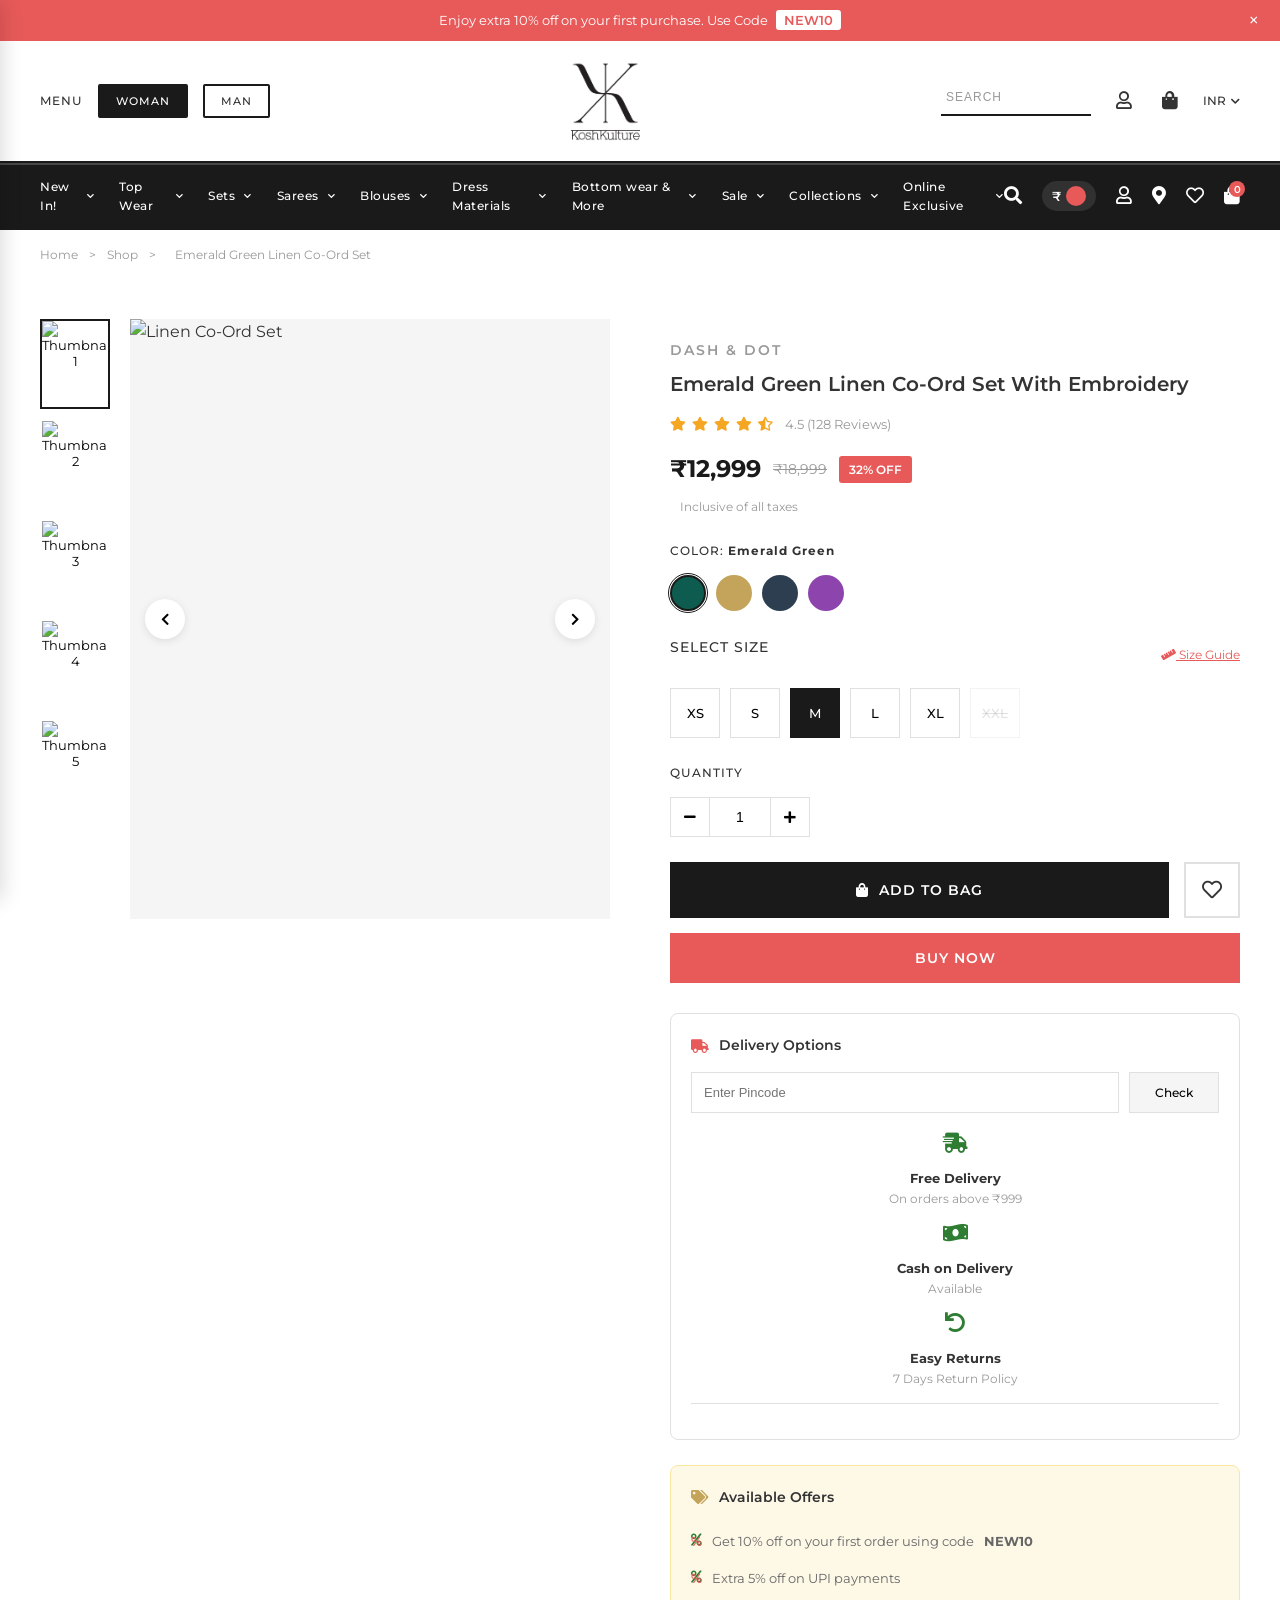
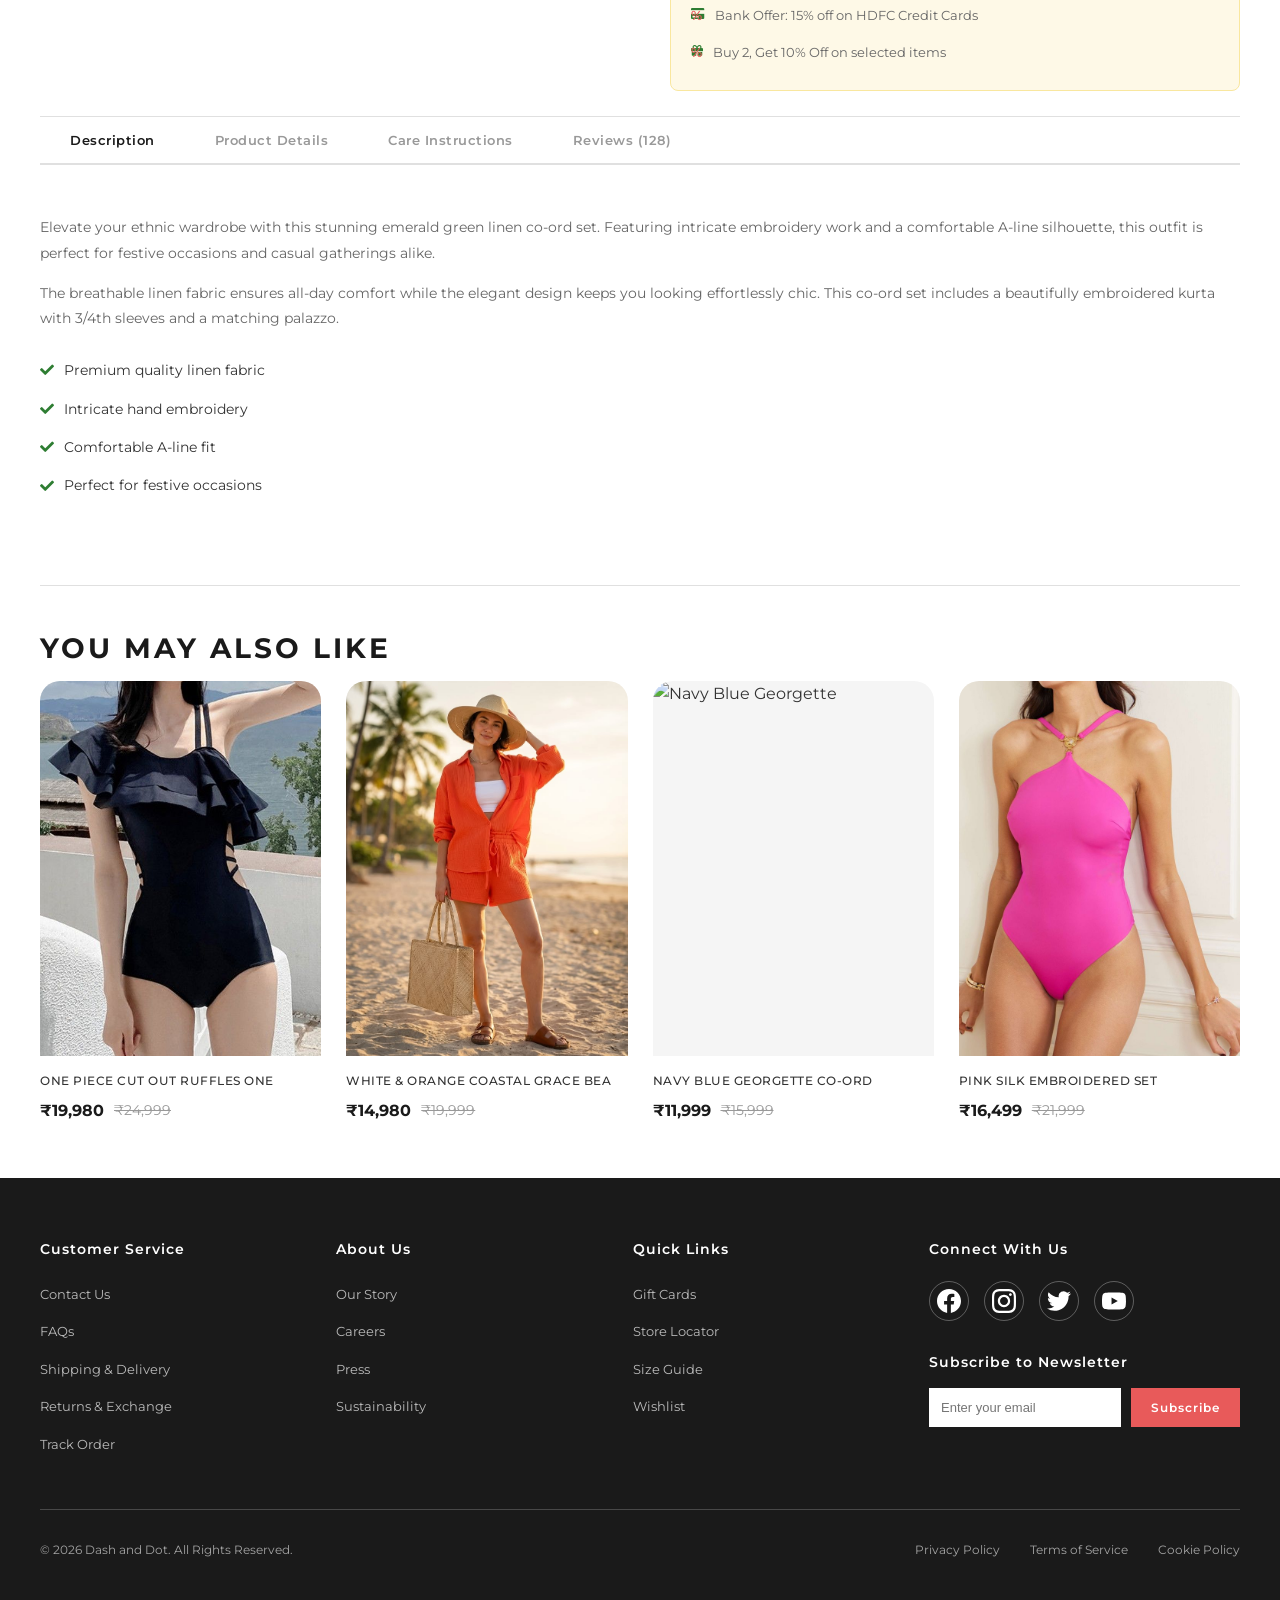
==== commit 655e6f69: "Replace logo image with new white logo and update product detail layout" ====
--- a/product-detail.html
+++ b/product-detail.html
@@ -19,7 +19,7 @@
     <nav class="mobile-menu-drawer" id="mobileMenuDrawer">
         <div class="mobile-menu-header">
             <div class="mobile-logo">
-                <img src="./images/logo.png"/>
+                <img src="./images/logo-white.png"/>
             </div>
             <button class="mobile-menu-close" id="mobileMenuClose">&times;</button>
         </div>
@@ -156,28 +156,28 @@
         <div class="product-detail-container">
             <!-- Image Gallery -->
             <div class="product-gallery">
-                <div class="thumbnail-list">
+                <div class="thumbnail-list" id="thumbnailList">
                     <button class="thumbnail active">
                         <img src="https://images.unsplash.com/photo-1594938298603-c8148c4dae35?w=80&h=100&fit=crop" alt="Thumbnail 1">
                     </button>
                     <button class="thumbnail">
-                        <img src="https://images.unsplash.com/photo-1594938298603-c8148c4dae35?w=80&h=100&fit=crop" alt="Thumbnail 2">
+                        <img src="https://images.unsplash.com/photo-1515886657613-9f3515b0c78f?w=80&h=100&fit=crop" alt="Thumbnail 2">
                     </button>
                     <button class="thumbnail">
-                        <img src="https://images.unsplash.com/photo-1594938298603-c8148c4dae35?w=80&h=100&fit=crop" alt="Thumbnail 3">
+                        <img src="https://images.unsplash.com/photo-1509631179647-0177331693ae?w=80&h=100&fit=crop" alt="Thumbnail 3">
                     </button>
                     <button class="thumbnail">
-                        <img src="https://images.unsplash.com/photo-1594938298603-c8148c4dae35?w=80&h=100&fit=crop" alt="Thumbnail 4">
+                        <img src="https://images.unsplash.com/photo-1496747611176-843222e1e57c?w=80&h=100&fit=crop" alt="Thumbnail 4">
                     </button>
                     <button class="thumbnail">
-                        <img src="https://images.unsplash.com/photo-1594938298603-c8148c4dae35?w=80&h=100&fit=crop" alt="Thumbnail 5">
+                        <img src="https://images.unsplash.com/photo-1485968579580-b6d095142e6e?w=80&h=100&fit=crop" alt="Thumbnail 5">
                     </button>
                 </div>
                 <div class="main-image">
                     <button class="nav-btn prev">
                         <i class="fas fa-chevron-left"></i>
                     </button>
-                    <img src="https://images.unsplash.com/photo-1594938298603-c8148c4dae35?w=600&h=800&fit=crop" alt="Linen Co-Ord Set">
+                    <img id="mainProductImage" src="https://images.unsplash.com/photo-1594938298603-c8148c4dae35?w=600&h=800&fit=crop" alt="Linen Co-Ord Set">
                     <button class="nav-btn next">
                         <i class="fas fa-chevron-right"></i>
                     </button>
@@ -209,12 +209,12 @@
 
                 <!-- Color Selection -->
                 <div class="color-section">
-                    <span class="section-label">COLOR: <strong>Emerald Green</strong></span>
+                    <span class="section-label">COLOR: <strong id="selectedColorName">Emerald Green</strong></span>
                     <div class="color-options">
-                        <button class="color-btn active" style="background-color: #0d5c4f;" title="Emerald Green"></button>
-                        <button class="color-btn" style="background-color: #c4a35a;" title="Golden Rust"></button>
-                        <button class="color-btn" style="background-color: #2c3e50;" title="Navy Blue"></button>
-                        <button class="color-btn" style="background-color: #8e44ad;" title="Purple"></button>
+                        <button class="color-btn active" style="background-color: #0d5c4f;" title="Emerald Green" data-color="Emerald Green" data-images='["https://images.unsplash.com/photo-1594938298603-c8148c4dae35","https://images.unsplash.com/photo-1515886657613-9f3515b0c78f","https://images.unsplash.com/photo-1509631179647-0177331693ae","https://images.unsplash.com/photo-1496747611176-843222e1e57c","https://images.unsplash.com/photo-1485968579580-b6d095142e6e"]'></button>
+                        <button class="color-btn" style="background-color: #c4a35a;" title="Golden Rust" data-color="Golden Rust" data-images='["https://images.unsplash.com/photo-1434389677669-e08b4cac3105","https://images.unsplash.com/photo-1490481651871-ab68de25d43d","https://images.unsplash.com/photo-1469334031218-e382a71b716b","https://images.unsplash.com/photo-1495385794356-15371f348c31","https://images.unsplash.com/photo-1475180098004-ca77a66827be"]'></button>
+                        <button class="color-btn" style="background-color: #2c3e50;" title="Navy Blue" data-color="Navy Blue" data-images='["https://images.unsplash.com/photo-1518622358385-8ea7d0794bf6","https://images.unsplash.com/photo-1551488831-00ddcb6c6bd3","https://images.unsplash.com/photo-1539109136881-3be0616acf4b","https://images.unsplash.com/photo-1487222477894-8943e31ef7b2","https://images.unsplash.com/photo-1496217590455-aa63a8350eea"]'></button>
+                        <button class="color-btn" style="background-color: #8e44ad;" title="Purple" data-color="Purple" data-images='["https://images.unsplash.com/photo-1502716119720-b23a93e5fe1b","https://images.unsplash.com/photo-1512436991641-6745cdb1723f","https://images.unsplash.com/photo-1519638399535-1b036603ac77","https://images.unsplash.com/photo-1475180429870-2cf38a23bda9","https://images.unsplash.com/photo-1504703395950-b89145a5425b"]'></button>
                     </div>
                 </div>
 
--- a/styles.css
+++ b/styles.css
@@ -1371,6 +1371,8 @@
     flex: 1;
     aspect-ratio: 3/4;
     background-color: var(--bg-light);
+    max-height: 600px;
+    overflow: hidden;
 }
 
 .main-image img {
@@ -3151,13 +3153,6 @@
         display: flex;
     }
 
-    .product-detail-container {
-        grid-template-columns: 1fr;
-        gap: 40px;
-        max-width: 100%;
-        overflow: hidden;
-    }
-
     .collection-grid {
         grid-template-columns: repeat(2, 1fr);
     }
@@ -3622,6 +3617,13 @@
         padding: 20px 15px;
         overflow-x: hidden;
         max-width: 100vw;
+    }
+
+    .product-detail-container {
+        grid-template-columns: 1fr;
+        gap: 40px;
+        max-width: 100%;
+        overflow: hidden;
     }
 
     /* Product Gallery Mobile */
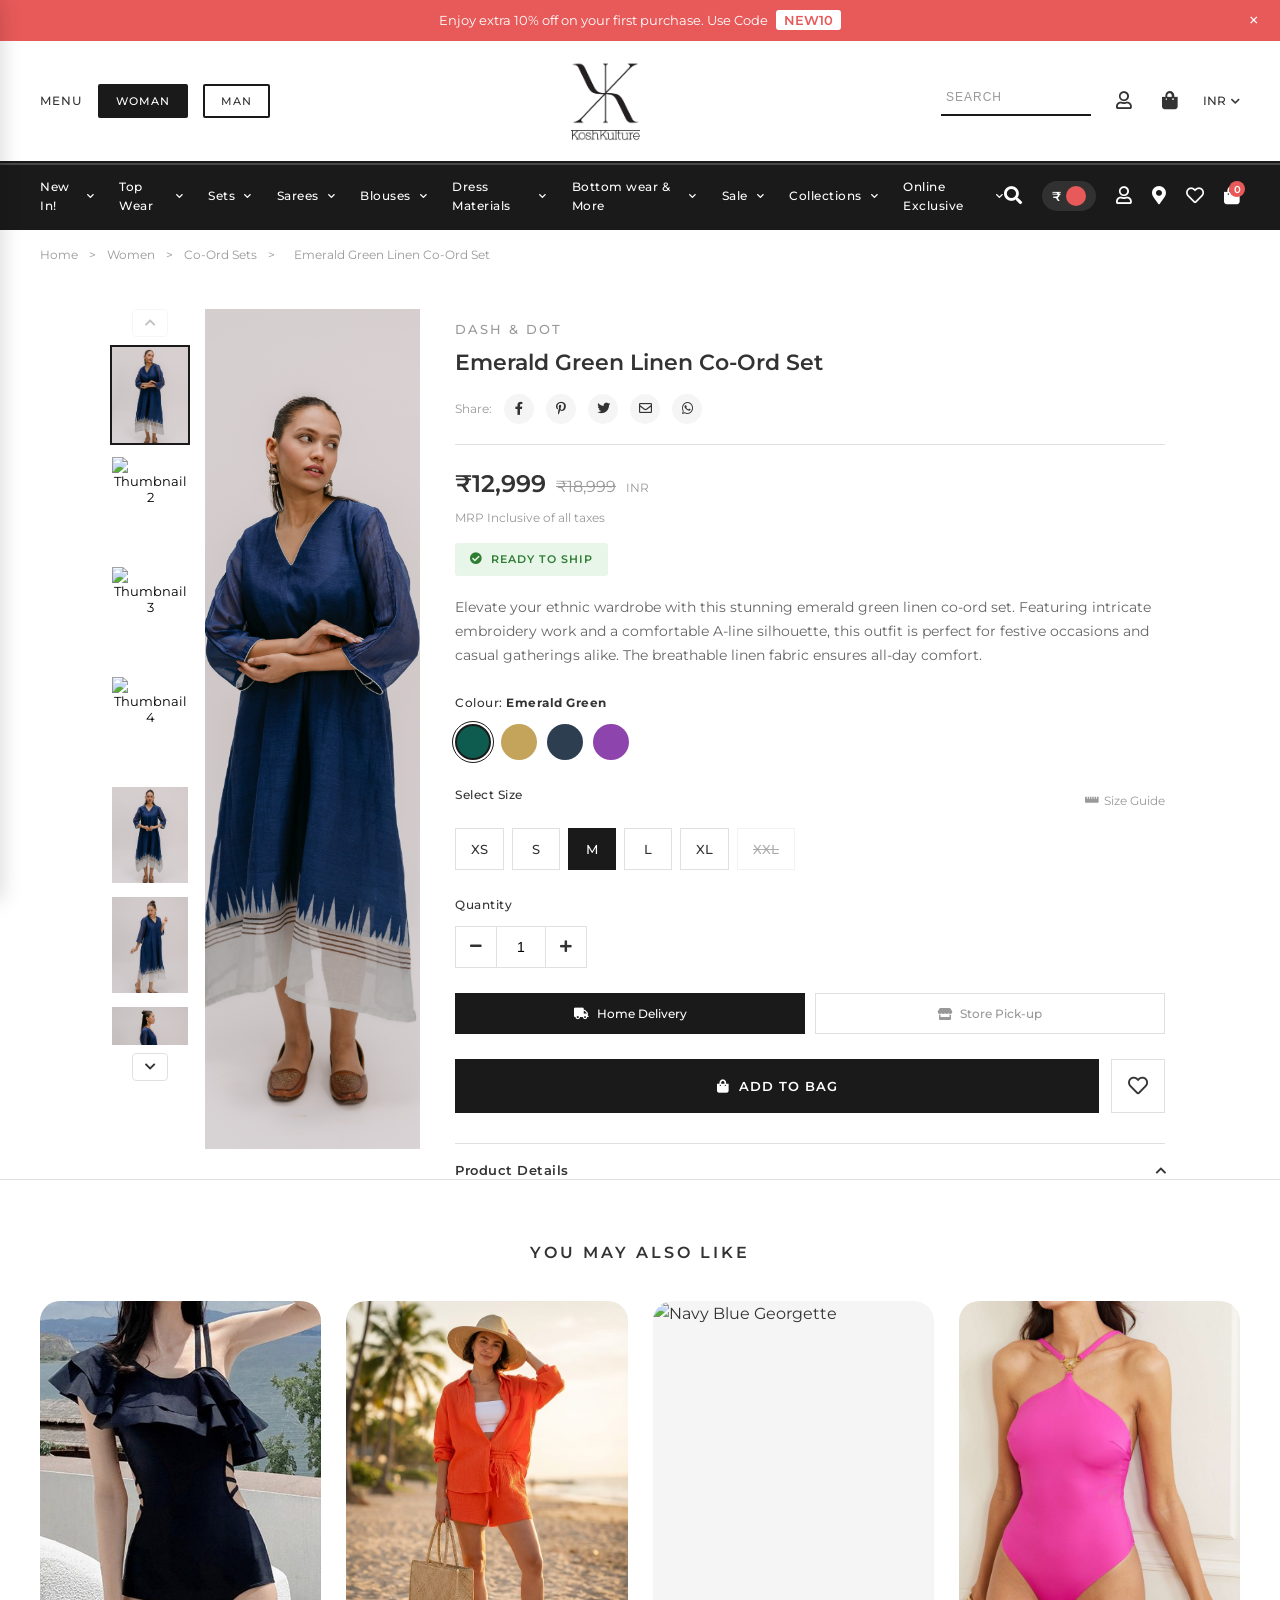
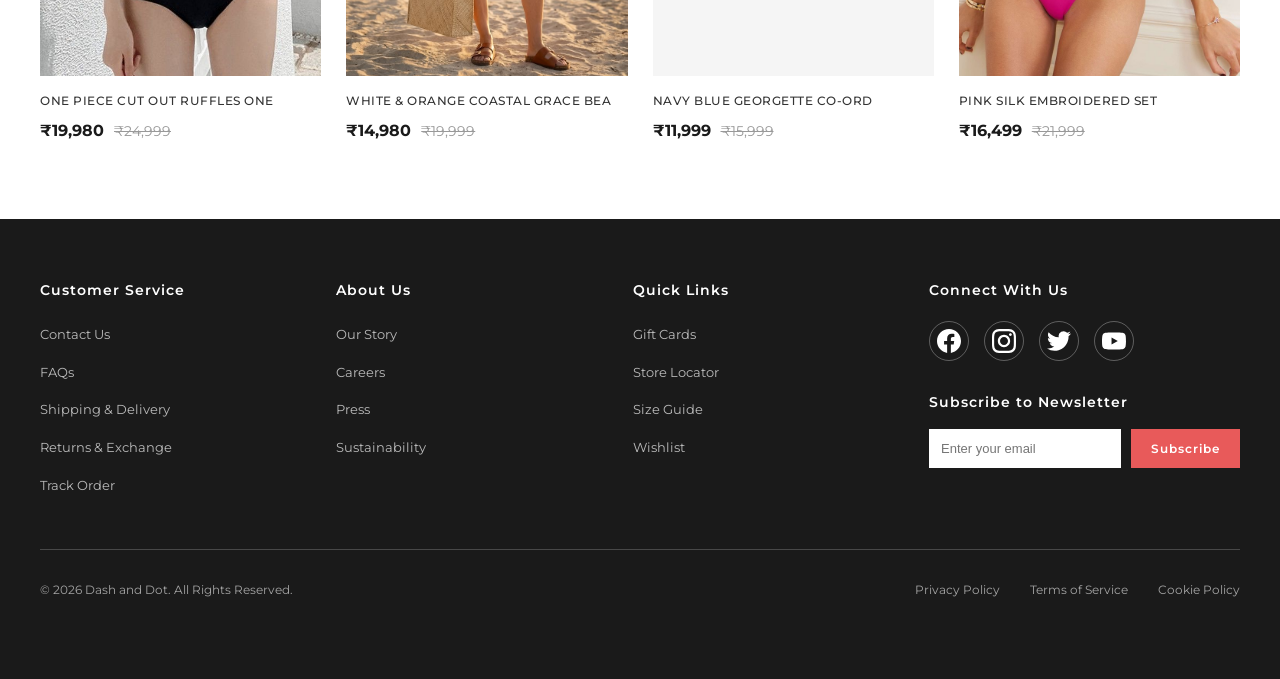
==== commit 9c42c044: "updates" ====
--- a/product-detail.html
+++ b/product-detail.html
@@ -10,6 +10,8 @@
     <link href="https://fonts.googleapis.com/css2?family=Montserrat:ital,wght@0,100..900;1,100..900&display=swap" rel="stylesheet">
     <link rel="stylesheet" href="https://cdnjs.cloudflare.com/ajax/libs/font-awesome/5.15.4/css/all.min.css">
     <link rel="stylesheet" href="https://cdn.jsdelivr.net/npm/swiper@11/swiper-bundle.min.css">
+    <!-- Drift Zoom Library -->
+    <link rel="stylesheet" href="https://cdn.jsdelivr.net/npm/drift-zoom@1.5.1/dist/drift-basic.min.css">
 </head>
 <body>
     <!-- Mobile Menu Overlay -->
@@ -146,333 +148,329 @@
     <div class="breadcrumb">
         <a href="index.html">Home</a>
         <span>&gt;</span>
-        <a href="products.html">Shop</a>
+        <a href="products.html">Women</a>
+        <span>&gt;</span>
+        <a href="products.html">Co-Ord Sets</a>
         <span>&gt;</span>
         <span>Emerald Green Linen Co-Ord Set</span>
     </div>
 
-    <!-- Product Detail Page -->
-    <main class="product-detail-page">
-        <div class="product-detail-container">
-            <!-- Image Gallery -->
-            <div class="product-gallery">
-                <div class="thumbnail-list" id="thumbnailList">
-                    <button class="thumbnail active">
-                        <img src="https://images.unsplash.com/photo-1594938298603-c8148c4dae35?w=80&h=100&fit=crop" alt="Thumbnail 1">
+    <!-- Product Detail Page - Anita Dongre Style -->
+    <main class="product-detail-page pdp-luxury">
+        <div class="product-detail-container pdp-luxury-container">
+            <!-- Left: Image Gallery with Thumbnails -->
+            <div class="pdp-gallery">
+                <!-- Thumbnail Strip with Navigation -->
+                <div class="pdp-thumbnails-wrapper">
+                    <button class="pdp-thumb-nav up" id="thumbNavUp" >
+                        <i class="fas fa-chevron-up"></i>
                     </button>
-                    <button class="thumbnail">
-                        <img src="https://images.unsplash.com/photo-1515886657613-9f3515b0c78f?w=80&h=100&fit=crop" alt="Thumbnail 2">
-                    </button>
-                    <button class="thumbnail">
-                        <img src="https://images.unsplash.com/photo-1509631179647-0177331693ae?w=80&h=100&fit=crop" alt="Thumbnail 3">
-                    </button>
-                    <button class="thumbnail">
-                        <img src="https://images.unsplash.com/photo-1496747611176-843222e1e57c?w=80&h=100&fit=crop" alt="Thumbnail 4">
-                    </button>
-                    <button class="thumbnail">
-                        <img src="https://images.unsplash.com/photo-1485968579580-b6d095142e6e?w=80&h=100&fit=crop" alt="Thumbnail 5">
+                    <div class="pdp-thumbnails" id="pdpThumbnails">
+                        <button class="pdp-thumb active" data-index="0">
+                            <img src="./images/nilahki/1.jpg" alt="Thumbnail 1">
+                        </button>
+                        <button class="pdp-thumb" data-index="1">
+                            <img src="./images/nilahki/2.jpg" alt="Thumbnail 2">
+                        </button>
+                        <button class="pdp-thumb" data-index="2">
+                            <img src="./images/nilahki/3.jpg" alt="Thumbnail 3">
+                        </button>
+                        <button class="pdp-thumb" data-index="3">
+                            <img src="./images/nilahki/4.jpg" alt="Thumbnail 4">
+                        </button>
+                        <button class="pdp-thumb" data-index="4">
+                            <img src="./images/nilahki/5.jpg" alt="Thumbnail 5">
+                        </button>
+                        <button class="pdp-thumb" data-index="5">
+                            <img src="./images/nilahki/6.jpg" alt="Thumbnail 6">
+                        </button>
+                        <button class="pdp-thumb" data-index="6">
+                            <img src="./images/nilahki/7.jpg" alt="Thumbnail 7">
+                        </button>
+                        <button class="pdp-thumb" data-index="7">
+                            <img src="./images/nilahki/8.jpg" alt="Thumbnail 8">
+                        </button>
+                    </div>
+                    <button class="pdp-thumb-nav down" id="thumbNavDown" >
+                        <i class="fas fa-chevron-down"></i>
                     </button>
                 </div>
-                <div class="main-image">
-                    <button class="nav-btn prev">
+                <!-- Main Image -->
+                <div class="pdp-main-image">
+                    <a href="./images/nilahki/1.jpg"
+                       id="pdpZoomTrigger"
+                       class="pdp-zoom-trigger"
+                       data-zoom="./images/nilahki/1.jpg">
+                        <img id="pdpMainImg" src="./images/nilahki/1.jpg" alt="Emerald Green Linen Co-Ord Set">
+                    </a>
+                    <button class="pdp-img-nav prev" id="pdpPrevImg">
                         <i class="fas fa-chevron-left"></i>
                     </button>
-                    <img id="mainProductImage" src="https://images.unsplash.com/photo-1594938298603-c8148c4dae35?w=600&h=800&fit=crop" alt="Linen Co-Ord Set">
-                    <button class="nav-btn next">
+                    <button class="pdp-img-nav next" id="pdpNextImg">
                         <i class="fas fa-chevron-right"></i>
                     </button>
                 </div>
             </div>
 
-            <!-- Product Info -->
-            <div class="product-info-detail">
-                <div class="product-brand">DASH & DOT</div>
-                <h1 class="product-title">Emerald Green Linen Co-Ord Set With Embroidery</h1>
-
-                <div class="product-rating">
-                    <div class="stars">
-                        <i class="fas fa-star"></i>
-                        <i class="fas fa-star"></i>
-                        <i class="fas fa-star"></i>
-                        <i class="fas fa-star"></i>
-                        <i class="fas fa-star-half-alt"></i>
-                    </div>
-                    <span class="rating-count">4.5 (128 Reviews)</span>
-                </div>
-
-                <div class="product-price-detail">
-                    <span class="current-price">&#8377;12,999</span>
-                    <span class="original-price">&#8377;18,999</span>
-                    <span class="discount-badge">32% OFF</span>
-                </div>
-                <p class="tax-info">Inclusive of all taxes</p>
-
-                <!-- Color Selection -->
-                <div class="color-section">
-                    <span class="section-label">COLOR: <strong id="selectedColorName">Emerald Green</strong></span>
-                    <div class="color-options">
-                        <button class="color-btn active" style="background-color: #0d5c4f;" title="Emerald Green" data-color="Emerald Green" data-images='["https://images.unsplash.com/photo-1594938298603-c8148c4dae35","https://images.unsplash.com/photo-1515886657613-9f3515b0c78f","https://images.unsplash.com/photo-1509631179647-0177331693ae","https://images.unsplash.com/photo-1496747611176-843222e1e57c","https://images.unsplash.com/photo-1485968579580-b6d095142e6e"]'></button>
-                        <button class="color-btn" style="background-color: #c4a35a;" title="Golden Rust" data-color="Golden Rust" data-images='["https://images.unsplash.com/photo-1434389677669-e08b4cac3105","https://images.unsplash.com/photo-1490481651871-ab68de25d43d","https://images.unsplash.com/photo-1469334031218-e382a71b716b","https://images.unsplash.com/photo-1495385794356-15371f348c31","https://images.unsplash.com/photo-1475180098004-ca77a66827be"]'></button>
-                        <button class="color-btn" style="background-color: #2c3e50;" title="Navy Blue" data-color="Navy Blue" data-images='["https://images.unsplash.com/photo-1518622358385-8ea7d0794bf6","https://images.unsplash.com/photo-1551488831-00ddcb6c6bd3","https://images.unsplash.com/photo-1539109136881-3be0616acf4b","https://images.unsplash.com/photo-1487222477894-8943e31ef7b2","https://images.unsplash.com/photo-1496217590455-aa63a8350eea"]'></button>
-                        <button class="color-btn" style="background-color: #8e44ad;" title="Purple" data-color="Purple" data-images='["https://images.unsplash.com/photo-1502716119720-b23a93e5fe1b","https://images.unsplash.com/photo-1512436991641-6745cdb1723f","https://images.unsplash.com/photo-1519638399535-1b036603ac77","https://images.unsplash.com/photo-1475180429870-2cf38a23bda9","https://images.unsplash.com/photo-1504703395950-b89145a5425b"]'></button>
-                    </div>
-                </div>
-
-                <!-- Size Selection -->
-                <div class="size-section">
-                    <div class="size-header">
-                        <span class="section-label">SELECT SIZE</span>
-                        <a href="#" class="size-chart-link"><i class="fas fa-ruler"></i> Size Guide</a>
-                    </div>
-                    <div class="size-options">
-                        <button class="size-btn">XS</button>
-                        <button class="size-btn">S</button>
-                        <button class="size-btn active">M</button>
-                        <button class="size-btn">L</button>
-                        <button class="size-btn">XL</button>
-                        <button class="size-btn disabled" disabled>XXL</button>
-                    </div>
-                </div>
-
-                <!-- Quantity -->
-                <div class="quantity-section">
-                    <span class="section-label">QUANTITY</span>
-                    <div class="quantity-selector">
-                        <button class="qty-btn minus"><i class="fas fa-minus"></i></button>
-                        <input type="number" value="1" min="1" max="10" class="qty-input">
-                        <button class="qty-btn plus"><i class="fas fa-plus"></i></button>
-                    </div>
-                </div>
-
-                <!-- Action Buttons -->
-                <div class="action-buttons">
-                    <button class="btn-add-bag">
-                        <i class="fas fa-shopping-bag"></i> ADD TO BAG
-                    </button>
-                    <button class="btn-wishlist-large">
-                        <i class="far fa-heart"></i>
-                    </button>
-                </div>
-                <button class="btn-buy-now">BUY NOW</button>
-
-                <!-- Delivery Info -->
-                <div class="delivery-section">
-                    <h4><i class="fas fa-truck"></i> Delivery Options</h4>
-                    <div class="pincode-check">
-                        <input type="text" placeholder="Enter Pincode" maxlength="6">
-                        <button class="check-btn">Check</button>
-                    </div>
-                    <div class="delivery-features">
-                        <div class="feature">
-                            <i class="fas fa-shipping-fast"></i>
-                            <div>
-                                <strong>Free Delivery</strong>
-                                <span>On orders above &#8377;999</span>
+            <!-- Right: Product Info (Sticky) -->
+            <div class="pdp-info">
+                <div class="pdp-info-inner">
+                    <!-- Brand Name -->
+                    <div class="pdp-brand">Dash & Dot</div>
+
+                    <!-- Product Title -->
+                    <h1 class="pdp-title">Emerald Green Linen Co-Ord Set</h1>
+
+                    <!-- Social Share Icons -->
+                    <div class="pdp-social-share">
+                        <span>Share:</span>
+                        <a href="#" class="share-icon" title="Share on Facebook"><i class="fab fa-facebook-f"></i></a>
+                        <a href="#" class="share-icon" title="Share on Pinterest"><i class="fab fa-pinterest-p"></i></a>
+                        <a href="#" class="share-icon" title="Share on Twitter"><i class="fab fa-twitter"></i></a>
+                        <a href="#" class="share-icon" title="Share via Email"><i class="far fa-envelope"></i></a>
+                        <a href="#" class="share-icon" title="Share on WhatsApp"><i class="fab fa-whatsapp"></i></a>
+                    </div>
+
+                    <!-- Price -->
+                    <div class="pdp-price">
+                        <span class="pdp-price-current">&#8377;12,999</span>
+                        <span class="pdp-price-original">&#8377;18,999</span>
+                        <span class="pdp-price-currency">INR</span>
+                    </div>
+                    <p class="pdp-tax-info">MRP Inclusive of all taxes</p>
+
+                    <!-- Ready to Ship Badge -->
+                    <div class="pdp-availability-badge">
+                        <i class="fas fa-check-circle"></i>
+                        READY TO SHIP
+                    </div>
+
+                    <!-- Product Description -->
+                    <p class="pdp-description">
+                        Elevate your ethnic wardrobe with this stunning emerald green linen co-ord set. Featuring intricate embroidery work and a comfortable A-line silhouette, this outfit is perfect for festive occasions and casual gatherings alike. The breathable linen fabric ensures all-day comfort.
+                    </p>
+
+                    <!-- Color Selection -->
+                    <div class="pdp-color-section">
+                        <span class="pdp-label">Colour: <strong id="selectedColorName">Emerald Green</strong></span>
+                        <div class="pdp-color-options">
+                            <button class="pdp-color-btn active" style="background-color: #0d5c4f;" title="Emerald Green" data-color="Emerald Green"></button>
+                            <button class="pdp-color-btn" style="background-color: #c4a35a;" title="Golden Rust" data-color="Golden Rust"></button>
+                            <button class="pdp-color-btn" style="background-color: #2c3e50;" title="Navy Blue" data-color="Navy Blue"></button>
+                            <button class="pdp-color-btn" style="background-color: #8e44ad;" title="Purple" data-color="Purple"></button>
+                        </div>
+                    </div>
+
+                    <!-- Size Selection -->
+                    <div class="pdp-size-section">
+                        <div class="pdp-size-header">
+                            <span class="pdp-label">Select Size</span>
+                            <a href="#" class="pdp-size-guide"><i class="fas fa-ruler-horizontal"></i> Size Guide</a>
+                        </div>
+                        <div class="pdp-size-options">
+                            <button class="pdp-size-btn">XS</button>
+                            <button class="pdp-size-btn">S</button>
+                            <button class="pdp-size-btn active">M</button>
+                            <button class="pdp-size-btn">L</button>
+                            <button class="pdp-size-btn">XL</button>
+                            <button class="pdp-size-btn disabled" disabled>XXL</button>
+                        </div>
+                    </div>
+
+                    <!-- Quantity -->
+                    <div class="pdp-qty-section">
+                        <span class="pdp-label">Quantity</span>
+                        <div class="pdp-qty-selector">
+                            <button class="pdp-qty-btn minus"><i class="fas fa-minus"></i></button>
+                            <input type="number" value="1" min="1" max="10" class="pdp-qty-input">
+                            <button class="pdp-qty-btn plus"><i class="fas fa-plus"></i></button>
+                        </div>
+                    </div>
+
+                    <!-- Delivery Options Toggle -->
+                    <div class="pdp-delivery-toggle">
+                        <button class="pdp-delivery-option active">
+                            <i class="fas fa-truck"></i>
+                            Home Delivery
+                        </button>
+                        <button class="pdp-delivery-option">
+                            <i class="fas fa-store"></i>
+                            Store Pick-up
+                        </button>
+                    </div>
+
+                    <!-- Action Buttons -->
+                    <div class="pdp-actions">
+                        <button class="pdp-add-to-cart">
+                            <i class="fas fa-shopping-bag"></i> ADD TO BAG
+                        </button>
+                        <button class="pdp-wishlist-btn">
+                            <i class="far fa-heart"></i>
+                        </button>
+                    </div>
+
+                    <!-- Accordion Sections -->
+                    <div class="pdp-accordions">
+                        <!-- Product Details -->
+                        <div class="pdp-accordion">
+                            <button class="pdp-accordion-header active">
+                                <span>Product Details</span>
+                                <i class="fas fa-chevron-down"></i>
+                            </button>
+                            <div class="pdp-accordion-content open">
+                                <table class="pdp-details-table">
+                                    <tr>
+                                        <td>Style Code</td>
+                                        <td>FWS6KS11159A</td>
+                                    </tr>
+                                    <tr>
+                                        <td>Top Length</td>
+                                        <td>38.1 cm / 15"</td>
+                                    </tr>
+                                    <tr>
+                                        <td>Bottom Length</td>
+                                        <td>106.68 cm / 42"</td>
+                                    </tr>
+                                    <tr>
+                                        <td>Fabric</td>
+                                        <td>100% Linen</td>
+                                    </tr>
+                                    <tr>
+                                        <td>Pattern</td>
+                                        <td>Embroidered</td>
+                                    </tr>
+                                    <tr>
+                                        <td>Occasion</td>
+                                        <td>Festive, Casual</td>
+                                    </tr>
+                                    <tr>
+                                        <td>Set Includes</td>
+                                        <td>Kurta + Palazzo (2 pieces)</td>
+                                    </tr>
+                                    <tr>
+                                        <td>Wash Care</td>
+                                        <td>Dry Clean Only</td>
+                                    </tr>
+                                    <tr>
+                                        <td>Country of Origin</td>
+                                        <td>India</td>
+                                    </tr>
+                                </table>
                             </div>
                         </div>
-                        <div class="feature">
-                            <i class="fas fa-money-bill-wave"></i>
-                            <div>
-                                <strong>Cash on Delivery</strong>
-                                <span>Available</span>
+
+                        <!-- Contact Our Stylist -->
+                        <div class="pdp-accordion">
+                            <button class="pdp-accordion-header">
+                                <span>Contact Our Stylist</span>
+                                <i class="fas fa-chevron-down"></i>
+                            </button>
+                            <div class="pdp-accordion-content">
+                                <div class="pdp-stylist-contact">
+                                    <div class="stylist-item">
+                                        <i class="fas fa-phone-alt"></i>
+                                        <div>
+                                            <strong>Call Us</strong>
+                                            <span>+91 98765 43210</span>
+                                        </div>
+                                    </div>
+                                    <div class="stylist-item">
+                                        <i class="fab fa-whatsapp"></i>
+                                        <div>
+                                            <strong>WhatsApp</strong>
+                                            <span>Chat with our stylist</span>
+                                        </div>
+                                    </div>
+                                    <div class="stylist-item">
+                                        <i class="far fa-envelope"></i>
+                                        <div>
+                                            <strong>Email</strong>
+                                            <span>style@dashanddot.com</span>
+                                        </div>
+                                    </div>
+                                </div>
+                                <div class="stylist-services">
+                                    <span>Customisation</span>
+                                    <span>Early Delivery</span>
+                                    <span>Product Preview</span>
+                                    <span>Fitting Assistance</span>
+                                </div>
+                                <p class="stylist-hours">Available Mon-Sat, 10 AM - 7 PM IST</p>
                             </div>
                         </div>
-                        <div class="feature">
-                            <i class="fas fa-undo"></i>
-                            <div>
-                                <strong>Easy Returns</strong>
-                                <span>7 Days Return Policy</span>
+
+                        <!-- Delivery & Returns -->
+                        <div class="pdp-accordion">
+                            <button class="pdp-accordion-header">
+                                <span>Delivery & Returns</span>
+                                <i class="fas fa-chevron-down"></i>
+                            </button>
+                            <div class="pdp-accordion-content">
+                                <div class="pdp-delivery-info">
+                                    <div class="delivery-feature">
+                                        <i class="fas fa-shipping-fast"></i>
+                                        <div>
+                                            <strong>Free Delivery</strong>
+                                            <span>On orders above &#8377;999</span>
+                                        </div>
+                                    </div>
+                                    <div class="delivery-feature">
+                                        <i class="fas fa-undo-alt"></i>
+                                        <div>
+                                            <strong>7-Day Returns</strong>
+                                            <span>Easy return & exchange policy</span>
+                                        </div>
+                                    </div>
+                                    <div class="delivery-feature">
+                                        <i class="fas fa-money-bill-wave"></i>
+                                        <div>
+                                            <strong>Cash on Delivery</strong>
+                                            <span>Available across India</span>
+                                        </div>
+                                    </div>
+                                </div>
+                                <div class="return-process">
+                                    <h5>Return Process</h5>
+                                    <div class="return-steps">
+                                        <div class="return-step">
+                                            <div class="step-number">1</div>
+                                            <span>Request</span>
+                                        </div>
+                                        <div class="return-step">
+                                            <div class="step-number">2</div>
+                                            <span>Pickup</span>
+                                        </div>
+                                        <div class="return-step">
+                                            <div class="step-number">3</div>
+                                            <span>Refund</span>
+                                        </div>
+                                    </div>
+                                </div>
+                                <a href="#" class="view-policy-link">View Full Return Policy <i class="fas fa-arrow-right"></i></a>
                             </div>
                         </div>
-                    </div>
-                </div>
-
-                <!-- Offers -->
-                <div class="offers-section">
-                    <h4><i class="fas fa-tags"></i> Available Offers</h4>
-                    <ul class="offers-list">
-                        <li><i class="fas fa-percent"></i> Get 10% off on your first order using code <strong>NEW10</strong></li>
-                        <li><i class="fas fa-percent"></i> Extra 5% off on UPI payments</li>
-                        <li><i class="fas fa-credit-card"></i> Bank Offer: 15% off on HDFC Credit Cards</li>
-                        <li><i class="fas fa-gift"></i> Buy 2, Get 10% Off on selected items</li>
-                    </ul>
+
+                        <!-- Disclaimer -->
+                        <div class="pdp-accordion">
+                            <button class="pdp-accordion-header">
+                                <span>Disclaimer</span>
+                                <i class="fas fa-chevron-down"></i>
+                            </button>
+                            <div class="pdp-accordion-content">
+                                <p class="pdp-disclaimer">
+                                    The actual colour of the product may vary slightly from the images shown due to lighting during photography and varying display settings. We recommend viewing the product in person for the most accurate color representation.
+                                </p>
+                            </div>
+                        </div>
+                    </div>
                 </div>
             </div>
         </div>
 
-        <!-- Product Details Tabs -->
-        <div class="product-details-section">
-            <div class="product-tabs">
-                <button class="tab-btn active" data-tab="description">Description</button>
-                <button class="tab-btn" data-tab="details">Product Details</button>
-                <button class="tab-btn" data-tab="care">Care Instructions</button>
-                <button class="tab-btn" data-tab="reviews">Reviews (128)</button>
-            </div>
-
-            <div class="tab-content active" id="description">
-                <p>Elevate your ethnic wardrobe with this stunning emerald green linen co-ord set. Featuring intricate embroidery work and a comfortable A-line silhouette, this outfit is perfect for festive occasions and casual gatherings alike.</p>
-                <p>The breathable linen fabric ensures all-day comfort while the elegant design keeps you looking effortlessly chic. This co-ord set includes a beautifully embroidered kurta with 3/4th sleeves and a matching palazzo.</p>
-                <ul class="feature-list">
-                    <li><i class="fas fa-check"></i> Premium quality linen fabric</li>
-                    <li><i class="fas fa-check"></i> Intricate hand embroidery</li>
-                    <li><i class="fas fa-check"></i> Comfortable A-line fit</li>
-                    <li><i class="fas fa-check"></i> Perfect for festive occasions</li>
-                </ul>
-            </div>
-
-            <div class="tab-content" id="details">
-                <div class="details-grid">
-                    <div class="detail-item">
-                        <span class="detail-label">Style Code</span>
-                        <span class="detail-value">FWS6KS11159A</span>
-                    </div>
-                    <div class="detail-item">
-                        <span class="detail-label">Pattern</span>
-                        <span class="detail-value">Embroidered</span>
-                    </div>
-                    <div class="detail-item">
-                        <span class="detail-label">Occasion</span>
-                        <span class="detail-value">Festive, Casual</span>
-                    </div>
-                    <div class="detail-item">
-                        <span class="detail-label">Fabric</span>
-                        <span class="detail-value">100% Linen</span>
-                    </div>
-                    <div class="detail-item">
-                        <span class="detail-label">Fit</span>
-                        <span class="detail-value">A-Line</span>
-                    </div>
-                    <div class="detail-item">
-                        <span class="detail-label">Neck Type</span>
-                        <span class="detail-value">V-Neck</span>
-                    </div>
-                    <div class="detail-item">
-                        <span class="detail-label">Sleeve</span>
-                        <span class="detail-value">3/4th Sleeves</span>
-                    </div>
-                    <div class="detail-item">
-                        <span class="detail-label">Bottom Type</span>
-                        <span class="detail-value">Palazzo</span>
-                    </div>
-                    <div class="detail-item">
-                        <span class="detail-label">Set Contents</span>
-                        <span class="detail-value">Kurta + Palazzo</span>
-                    </div>
-                    <div class="detail-item">
-                        <span class="detail-label">Country of Origin</span>
-                        <span class="detail-value">India</span>
-                    </div>
-                </div>
-            </div>
-
-            <div class="tab-content" id="care">
-                <div class="care-instructions">
-                    <div class="care-item">
-                        <i class="fas fa-tint"></i>
-                        <span>Machine wash cold with like colors</span>
-                    </div>
-                    <div class="care-item">
-                        <i class="fas fa-times-circle"></i>
-                        <span>Do not bleach</span>
-                    </div>
-                    <div class="care-item">
-                        <i class="fas fa-wind"></i>
-                        <span>Tumble dry low</span>
-                    </div>
-                    <div class="care-item">
-                        <i class="fas fa-temperature-low"></i>
-                        <span>Iron on medium heat if needed</span>
-                    </div>
-                    <div class="care-item">
-                        <i class="fas fa-ban"></i>
-                        <span>Do not dry clean</span>
-                    </div>
-                </div>
-            </div>
-
-            <div class="tab-content" id="reviews">
-                <div class="reviews-summary">
-                    <div class="rating-big">
-                        <span class="rating-number">4.5</span>
-                        <div class="stars">
-                            <i class="fas fa-star"></i>
-                            <i class="fas fa-star"></i>
-                            <i class="fas fa-star"></i>
-                            <i class="fas fa-star"></i>
-                            <i class="fas fa-star-half-alt"></i>
-                        </div>
-                        <span class="total-reviews">Based on 128 reviews</span>
-                    </div>
-                    <div class="rating-bars">
-                        <div class="rating-bar-item">
-                            <span>5 <i class="fas fa-star"></i></span>
-                            <div class="bar"><div class="fill" style="width: 70%;"></div></div>
-                            <span>89</span>
-                        </div>
-                        <div class="rating-bar-item">
-                            <span>4 <i class="fas fa-star"></i></span>
-                            <div class="bar"><div class="fill" style="width: 20%;"></div></div>
-                            <span>26</span>
-                        </div>
-                        <div class="rating-bar-item">
-                            <span>3 <i class="fas fa-star"></i></span>
-                            <div class="bar"><div class="fill" style="width: 7%;"></div></div>
-                            <span>9</span>
-                        </div>
-                        <div class="rating-bar-item">
-                            <span>2 <i class="fas fa-star"></i></span>
-                            <div class="bar"><div class="fill" style="width: 2%;"></div></div>
-                            <span>3</span>
-                        </div>
-                        <div class="rating-bar-item">
-                            <span>1 <i class="fas fa-star"></i></span>
-                            <div class="bar"><div class="fill" style="width: 1%;"></div></div>
-                            <span>1</span>
-                        </div>
-                    </div>
-                </div>
-                <div class="review-list">
-                    <div class="review-item">
-                        <div class="review-header">
-                            <div class="reviewer">
-                                <span class="reviewer-name">Priya S.</span>
-                                <span class="verified"><i class="fas fa-check-circle"></i> Verified Purchase</span>
-                            </div>
-                            <div class="review-rating">
-                                <i class="fas fa-star"></i>
-                                <i class="fas fa-star"></i>
-                                <i class="fas fa-star"></i>
-                                <i class="fas fa-star"></i>
-                                <i class="fas fa-star"></i>
-                            </div>
-                        </div>
-                        <p class="review-text">Absolutely love this co-ord set! The fabric quality is amazing and the embroidery is so beautiful. Fits perfectly and received so many compliments at my friend's wedding.</p>
-                        <span class="review-date">2 weeks ago</span>
-                    </div>
-                    <div class="review-item">
-                        <div class="review-header">
-                            <div class="reviewer">
-                                <span class="reviewer-name">Ananya M.</span>
-                                <span class="verified"><i class="fas fa-check-circle"></i> Verified Purchase</span>
-                            </div>
-                            <div class="review-rating">
-                                <i class="fas fa-star"></i>
-                                <i class="fas fa-star"></i>
-                                <i class="fas fa-star"></i>
-                                <i class="fas fa-star"></i>
-                                <i class="far fa-star"></i>
-                            </div>
-                        </div>
-                        <p class="review-text">Great quality and very comfortable to wear all day. The color is exactly as shown in the pictures. Only giving 4 stars because delivery took longer than expected.</p>
-                        <span class="review-date">1 month ago</span>
-                    </div>
-                </div>
-            </div>
-        </div>
 
         <!-- You May Also Like -->
-        <section class="also-like">
-            <h2 class="section-title">YOU MAY ALSO LIKE</h2>
+        <section class="pdp-also-like">
+            <h2 class="pdp-section-title">YOU MAY ALSO LIKE</h2>
             <div class="products-grid swiper also-like-swiper">
                 <div class="swiper-wrapper">
                     <a href="product-detail.html" class="product-card swiper-slide">
@@ -573,13 +571,232 @@
 
     <script src="script.js"></script>
     <script src="https://cdn.jsdelivr.net/npm/swiper@11/swiper-bundle.min.js"></script>
+    <script src="https://cdn.jsdelivr.net/npm/drift-zoom@1.5.1/dist/Drift.min.js"></script>
     <script>
-        // Initialize Swiper only on mobile for "You May Also Like" section
+        // PDP Image Gallery with Zoom
+        const pdpImages = [
+            './images/nilahki/1.jpg',
+            './images/nilahki/2.jpg',
+            './images/nilahki/3.jpg',
+            './images/nilahki/4.jpg',
+            './images/nilahki/5.jpg',
+            './images/nilahki/6.jpg',
+            './images/nilahki/7.jpg',
+            './images/nilahki/8.jpg'
+        ];
+        let currentImageIndex = 0;
+        const mainImg = document.getElementById('pdpMainImg');
+        const zoomTrigger = document.getElementById('pdpZoomTrigger');
+        const thumbs = document.querySelectorAll('.pdp-thumb');
+
+        // Initialize Drift Zoom
+        let driftInstance = null;
+        function initDriftZoom() {
+            if (driftInstance) {
+                driftInstance.destroy();
+                driftInstance = null;
+            }
+
+            // Only init on desktop
+            if (window.innerWidth > 992 && typeof Drift !== 'undefined') {
+                driftInstance = new Drift(zoomTrigger, {
+                    paneContainer: document.querySelector('.pdp-info'),
+                    inlinePane: false,
+                    containInline: true,
+                    sourceAttribute: 'data-zoom',
+                    hoverBoundingBox: true,
+                    zoomFactor: 2.5,
+                    handleTouch: false
+                });
+            }
+        }
+
+        function updateMainImage(index) {
+            currentImageIndex = index;
+            const imgSrc = pdpImages[index];
+            mainImg.src = imgSrc;
+            zoomTrigger.href = imgSrc;
+            zoomTrigger.dataset.zoom = imgSrc;
+            thumbs.forEach((t, i) => {
+                t.classList.toggle('active', i === index);
+            });
+
+            // Reinitialize zoom with new image
+            if (driftInstance) {
+                driftInstance.setZoomImageURL(imgSrc);
+            }
+        }
+
+        thumbs.forEach((thumb, index) => {
+            thumb.addEventListener('click', () => updateMainImage(index));
+        });
+
+        document.getElementById('pdpPrevImg')?.addEventListener('click', () => {
+            const newIndex = currentImageIndex > 0 ? currentImageIndex - 1 : pdpImages.length - 1;
+            updateMainImage(newIndex);
+        });
+
+        document.getElementById('pdpNextImg')?.addEventListener('click', () => {
+            const newIndex = currentImageIndex < pdpImages.length - 1 ? currentImageIndex + 1 : 0;
+            updateMainImage(newIndex);
+        });
+
+        // Initialize zoom on load
+        document.addEventListener('DOMContentLoaded', initDriftZoom);
+
+        // Reinit on resize
+        let zoomResizeTimeout;
+        window.addEventListener('resize', () => {
+            clearTimeout(zoomResizeTimeout);
+            zoomResizeTimeout = setTimeout(initDriftZoom, 250);
+        });
+
+        // Thumbnail Navigation (Up/Down or Left/Right buttons based on screen)
+        const thumbnailsContainer = document.getElementById('pdpThumbnails');
+        const thumbNavUp = document.getElementById('thumbNavUp');
+        const thumbNavDown = document.getElementById('thumbNavDown');
+
+        function isHorizontalMode() {
+            return window.innerWidth <= 992;
+        }
+
+        function getScrollAmount() {
+            return isHorizontalMode() ? 70 : 110;
+        }
+
+        function updateThumbNavVisibility() {
+            if (!thumbnailsContainer) return;
+
+            if (isHorizontalMode()) {
+                const { scrollLeft, scrollWidth, clientWidth } = thumbnailsContainer;
+                if (thumbNavUp) {
+                    thumbNavUp.classList.toggle('disabled', scrollLeft <= 0);
+                }
+                if (thumbNavDown) {
+                    thumbNavDown.classList.toggle('disabled', scrollLeft + clientWidth >= scrollWidth - 1);
+                }
+            } else {
+                const { scrollTop, scrollHeight, clientHeight } = thumbnailsContainer;
+                if (thumbNavUp) {
+                    thumbNavUp.classList.toggle('disabled', scrollTop <= 0);
+                }
+                if (thumbNavDown) {
+                    thumbNavDown.classList.toggle('disabled', scrollTop + clientHeight >= scrollHeight - 1);
+                }
+            }
+        }
+
+        thumbNavUp?.addEventListener('click', () => {
+            const amount = getScrollAmount();
+            if (isHorizontalMode()) {
+                thumbnailsContainer.scrollBy({ left: -amount, behavior: 'smooth' });
+            } else {
+                thumbnailsContainer.scrollBy({ top: -amount, behavior: 'smooth' });
+            }
+        });
+
+        thumbNavDown?.addEventListener('click', () => {
+            const amount = getScrollAmount();
+            if (isHorizontalMode()) {
+                thumbnailsContainer.scrollBy({ left: amount, behavior: 'smooth' });
+            } else {
+                thumbnailsContainer.scrollBy({ top: amount, behavior: 'smooth' });
+            }
+        });
+
+        thumbnailsContainer?.addEventListener('scroll', updateThumbNavVisibility);
+        window.addEventListener('resize', updateThumbNavVisibility);
+
+        // Initial check
+        setTimeout(updateThumbNavVisibility, 100);
+
+        // PDP Accordion functionality
+        document.querySelectorAll('.pdp-accordion-header').forEach(header => {
+            header.addEventListener('click', function() {
+                const accordion = this.parentElement;
+                const content = accordion.querySelector('.pdp-accordion-content');
+                const isOpen = this.classList.contains('active');
+
+                this.classList.toggle('active');
+                content.classList.toggle('open');
+            });
+        });
+
+        // Color selection
+        document.querySelectorAll('.pdp-color-btn').forEach(btn => {
+            btn.addEventListener('click', function() {
+                document.querySelectorAll('.pdp-color-btn').forEach(b => b.classList.remove('active'));
+                this.classList.add('active');
+                document.getElementById('selectedColorName').textContent = this.dataset.color;
+            });
+        });
+
+        // Size selection
+        document.querySelectorAll('.pdp-size-btn:not(.disabled)').forEach(btn => {
+            btn.addEventListener('click', function() {
+                document.querySelectorAll('.pdp-size-btn').forEach(b => b.classList.remove('active'));
+                this.classList.add('active');
+            });
+        });
+
+        // Quantity controls
+        const qtyInput = document.querySelector('.pdp-qty-input');
+        document.querySelector('.pdp-qty-btn.minus')?.addEventListener('click', function() {
+            if (parseInt(qtyInput.value) > 1) {
+                qtyInput.value = parseInt(qtyInput.value) - 1;
+            }
+        });
+        document.querySelector('.pdp-qty-btn.plus')?.addEventListener('click', function() {
+            if (parseInt(qtyInput.value) < 10) {
+                qtyInput.value = parseInt(qtyInput.value) + 1;
+            }
+        });
+
+        // Delivery toggle
+        document.querySelectorAll('.pdp-delivery-option').forEach(btn => {
+            btn.addEventListener('click', function() {
+                document.querySelectorAll('.pdp-delivery-option').forEach(b => b.classList.remove('active'));
+                this.classList.add('active');
+            });
+        });
+
+        // Initialize Pair It With Swiper
+        const pairSwiper = new Swiper('.pairSwiper', {
+            slidesPerView: 2,
+            spaceBetween: 15,
+            pagination: {
+                el: '.pair-pagination',
+                clickable: true,
+            },
+            navigation: {
+                nextEl: '.pair-next',
+                prevEl: '.pair-prev',
+            },
+            breakpoints: {
+                480: {
+                    slidesPerView: 2.5,
+                    spaceBetween: 15,
+                },
+                768: {
+                    slidesPerView: 3,
+                    spaceBetween: 20,
+                },
+                1024: {
+                    slidesPerView: 4,
+                    spaceBetween: 25,
+                },
+                1200: {
+                    slidesPerView: 5,
+                    spaceBetween: 25,
+                },
+            }
+        });
+
+        // Initialize Also Like Swiper only on mobile
         function initAlsoLikeSwiper() {
             const isMobile = window.innerWidth <= 768;
 
             if (isMobile) {
-                // Initialize Also Like Swiper
                 if (!window.alsoLikeSwiper || window.alsoLikeSwiper.destroyed) {
                     window.alsoLikeSwiper = new Swiper('.also-like-swiper', {
                         slidesPerView: 1.2,
@@ -602,7 +819,6 @@
                     });
                 }
             } else {
-                // Destroy swiper on desktop
                 if (window.alsoLikeSwiper && !window.alsoLikeSwiper.destroyed) {
                     window.alsoLikeSwiper.destroy(true, true);
                     window.alsoLikeSwiper = null;
--- a/styles.css
+++ b/styles.css
@@ -4772,4 +4772,1268 @@
     body {
         padding-bottom: 0 !important;
     }
+}
+
+/* ==========================================
+   LUXURY PRODUCT DETAIL PAGE (Anita Dongre Style)
+   ========================================== */
+
+.pdp-luxury {
+    padding: 0;
+    max-width: 100%;
+    background: var(--bg-white);
+}
+
+.pdp-luxury-container {
+    display: grid;
+    grid-template-columns: 1fr 780px;
+    gap: 0;
+    max-width: 1600px;
+    margin: 0 auto;
+    padding: 0 80px;
+}
+
+/* Left Gallery - Thumbnails + Main Image */
+.pdp-gallery {
+    display: flex;
+    gap: 15px;
+    padding: 30px;
+    padding-right: 0;
+}
+
+/* Thumbnail Wrapper with Navigation */
+.pdp-thumbnails-wrapper {
+    display: flex;
+    flex-direction: column;
+    align-items: center;
+    gap: 8px;
+    position: relative;
+    flex-shrink: 0;
+}
+
+/* Thumbnail Navigation Buttons */
+.pdp-thumb-nav {
+    width: 36px;
+    height: 28px;
+    display: flex;
+    align-items: center;
+    justify-content: center;
+    background: var(--bg-white);
+    border: 1px solid var(--border-light);
+    border-radius: 4px;
+    cursor: pointer;
+    color: var(--text-dark);
+    transition: all 0.3s ease;
+}
+
+.pdp-thumb-nav:hover:not(.disabled) {
+    background: var(--primary-dark);
+    border-color: var(--primary-dark);
+    color: var(--bg-white);
+}
+
+.pdp-thumb-nav.disabled {
+    opacity: 0.3;
+    cursor: default;
+}
+
+.pdp-thumb-nav i {
+    font-size: 12px;
+}
+
+/* Thumbnail Strip */
+.pdp-thumbnails {
+    display: flex;
+    flex-direction: column;
+    gap: 10px;
+    flex-shrink: 0;
+    max-height: calc(100vh - 200px);
+    overflow-y: auto;
+    scrollbar-width: none;
+}
+
+.pdp-thumbnails::-webkit-scrollbar {
+    display: none;
+}
+
+.pdp-thumb {
+    width: 80px;
+    height: 100px;
+    padding: 0;
+    border: 2px solid transparent;
+    background: none;
+    cursor: pointer;
+    overflow: hidden;
+    transition: border-color 0.3s ease;
+    flex-shrink: 0;
+}
+
+.pdp-thumb:hover {
+    border-color: var(--text-muted);
+}
+
+.pdp-thumb.active {
+    border-color: var(--primary-dark);
+}
+
+.pdp-thumb img {
+    width: 100%;
+    height: 100%;
+    object-fit: cover;
+    display: block;
+}
+
+/* Main Image */
+.pdp-main-image {
+    position: relative;
+    flex: 1;
+    background-color: var(--bg-light);
+    overflow: hidden;
+}
+
+.pdp-main-image img {
+    width: 100%;
+    height: 100%;
+    object-fit: cover;
+    display: block;
+    max-height: calc(100vh - 60px);
+}
+
+/* Image Navigation Arrows */
+.pdp-img-nav {
+    position: absolute;
+    top: 50%;
+    transform: translateY(-50%);
+    width: 44px;
+    height: 44px;
+    background: var(--bg-white);
+    border: none;
+    border-radius: 50%;
+    display: flex;
+    align-items: center;
+    justify-content: center;
+    cursor: pointer;
+    box-shadow: 0 2px 8px rgba(0, 0, 0, 0.1);
+    transition: all 0.3s ease;
+    opacity: 0;
+    z-index: 2;
+}
+
+.pdp-main-image:hover .pdp-img-nav {
+    opacity: 1;
+}
+
+.pdp-img-nav:hover {
+    background: var(--primary-dark);
+    color: var(--bg-white);
+}
+
+.pdp-img-nav.prev {
+    left: 15px;
+}
+
+.pdp-img-nav.next {
+    right: 15px;
+}
+
+/* Zoom Trigger Link */
+.pdp-zoom-trigger {
+    display: block;
+    width: 100%;
+    height: 100%;
+    cursor: zoom-in;
+}
+
+.pdp-zoom-trigger img {
+    width: 100%;
+    height: 100%;
+    object-fit: cover;
+}
+
+/* Drift Zoom Styles Override */
+.drift-zoom-pane {
+    position: absolute !important;
+    top: 20px !important;
+    left: 20px !important;
+    right: 20px !important;
+    width: calc(100% - 40px) !important;
+    height: calc(100vh - 40px) !important;
+    background: var(--bg-white);
+    z-index: 9999;
+    border: 1px solid var(--border-light);
+    box-shadow: 0 8px 30px rgba(0, 0, 0, 0.2);
+    border-radius: 4px;
+    overflow: hidden;
+}
+
+.drift-zoom-pane img {
+    max-width: none !important;
+    object-fit: contain;
+}
+
+.drift-bounding-box {
+    background: rgba(0, 0, 0, 0.15) !important;
+    border: 2px solid var(--primary-dark) !important;
+    border-radius: 2px;
+    cursor: zoom-in;
+}
+
+/* Hide zoom on tablet/mobile */
+@media (max-width: 992px) {
+    .drift-zoom-pane {
+        display: none !important;
+    }
+
+    .drift-bounding-box {
+        display: none !important;
+    }
+
+    .pdp-zoom-trigger {
+        cursor: default;
+    }
+}
+
+/* Right Info Panel - Sticky */
+.pdp-info {
+    position: sticky;
+    top: 0;
+    height: 100vh;
+    overflow-y: auto;
+    background: var(--bg-white);
+    /* border-left: 1px solid var(--border-light); */
+    scrollbar-width: thin;
+    scrollbar-color: var(--border-light) transparent;
+}
+
+/* Custom Scrollbar for PDP Info Panel */
+.pdp-info::-webkit-scrollbar {
+    width: 4px;
+}
+
+.pdp-info::-webkit-scrollbar-track {
+    background: transparent;
+}
+
+.pdp-info::-webkit-scrollbar-thumb {
+    background: var(--border-light);
+    border-radius: 4px;
+}
+
+.pdp-info::-webkit-scrollbar-thumb:hover {
+    background: var(--text-muted);
+}
+
+.pdp-info-inner {
+    padding: 40px 35px;
+}
+
+/* Brand */
+.pdp-brand {
+    font-size: 13px;
+    font-weight: 500;
+    letter-spacing: 2px;
+    color: var(--text-muted);
+    text-transform: uppercase;
+    margin-bottom: 8px;
+}
+
+/* Title */
+.pdp-title {
+    font-size: 22px;
+    font-weight: 600;
+    line-height: 1.4;
+    color: var(--text-dark);
+    margin-bottom: 15px;
+}
+
+/* Social Share */
+.pdp-social-share {
+    display: flex;
+    align-items: center;
+    gap: 12px;
+    margin-bottom: 20px;
+    padding-bottom: 20px;
+    border-bottom: 1px solid var(--border-light);
+}
+
+.pdp-social-share span {
+    font-size: 12px;
+    color: var(--text-muted);
+}
+
+.share-icon {
+    width: 30px;
+    height: 30px;
+    display: flex;
+    align-items: center;
+    justify-content: center;
+    border-radius: 50%;
+    background: var(--bg-light);
+    color: var(--text-dark);
+    font-size: 13px;
+    transition: all 0.3s ease;
+}
+
+.share-icon:hover {
+    background: var(--primary-dark);
+    color: var(--bg-white);
+}
+
+/* Price */
+.pdp-price {
+    display: flex;
+    align-items: baseline;
+    gap: 10px;
+    margin-bottom: 5px;
+}
+
+.pdp-price-current {
+    font-size: 24px;
+    font-weight: 600;
+    color: var(--text-dark);
+}
+
+.pdp-price-original {
+    font-size: 16px;
+    color: var(--text-muted);
+    text-decoration: line-through;
+}
+
+.pdp-price-currency {
+    font-size: 12px;
+    color: var(--text-muted);
+}
+
+.pdp-tax-info {
+    font-size: 12px;
+    color: var(--text-muted);
+    margin-bottom: 15px;
+}
+
+/* Ready to Ship Badge */
+.pdp-availability-badge {
+    display: inline-flex;
+    align-items: center;
+    gap: 8px;
+    padding: 8px 15px;
+    background: #e8f5e9;
+    color: #2e7d32;
+    font-size: 11px;
+    font-weight: 600;
+    letter-spacing: 1px;
+    border-radius: 3px;
+    margin-bottom: 20px;
+}
+
+.pdp-availability-badge i {
+    font-size: 12px;
+}
+
+/* Description */
+.pdp-description {
+    font-size: 14px;
+    line-height: 1.7;
+    color: var(--text-light);
+    margin-bottom: 25px;
+}
+
+/* Labels */
+.pdp-label {
+    font-size: 12px;
+    font-weight: 500;
+    letter-spacing: 0.5px;
+    color: var(--text-dark);
+    display: block;
+    margin-bottom: 12px;
+}
+
+/* Color Section */
+.pdp-color-section {
+    margin-bottom: 25px;
+}
+
+.pdp-color-options {
+    display: flex;
+    gap: 10px;
+}
+
+.pdp-color-btn {
+    width: 36px;
+    height: 36px;
+    border-radius: 50%;
+    border: 2px solid transparent;
+    cursor: pointer;
+    position: relative;
+    transition: all 0.3s ease;
+}
+
+.pdp-color-btn:hover {
+    transform: scale(1.1);
+}
+
+.pdp-color-btn.active {
+    border-color: var(--primary-dark);
+}
+
+.pdp-color-btn.active::after {
+    content: '';
+    position: absolute;
+    top: -5px;
+    left: -5px;
+    right: -5px;
+    bottom: -5px;
+    border: 1px solid var(--primary-dark);
+    border-radius: 50%;
+}
+
+/* Size Section */
+.pdp-size-section {
+    margin-bottom: 25px;
+}
+
+.pdp-size-header {
+    display: flex;
+    justify-content: space-between;
+    align-items: center;
+    margin-bottom: 12px;
+}
+
+.pdp-size-guide {
+    font-size: 12px;
+    color: var(--text-muted);
+    display: flex;
+    align-items: center;
+    gap: 5px;
+    transition: color 0.3s ease;
+}
+
+.pdp-size-guide:hover {
+    color: var(--primary-coral);
+}
+
+.pdp-size-options {
+    display: flex;
+    gap: 8px;
+    flex-wrap: wrap;
+}
+
+.pdp-size-btn {
+    min-width: 48px;
+    height: 42px;
+    padding: 0 15px;
+    border: 1px solid var(--border-light);
+    background: var(--bg-white);
+    font-size: 13px;
+    font-weight: 500;
+    color: var(--text-dark);
+    cursor: pointer;
+    transition: all 0.3s ease;
+}
+
+.pdp-size-btn:hover:not(.disabled) {
+    border-color: var(--primary-dark);
+}
+
+.pdp-size-btn.active {
+    background: var(--primary-dark);
+    border-color: var(--primary-dark);
+    color: var(--bg-white);
+}
+
+.pdp-size-btn.disabled {
+    opacity: 0.4;
+    cursor: not-allowed;
+    text-decoration: line-through;
+}
+
+/* Quantity Section */
+.pdp-qty-section {
+    margin-bottom: 25px;
+}
+
+.pdp-qty-selector {
+    display: inline-flex;
+    align-items: center;
+    border: 1px solid var(--border-light);
+}
+
+.pdp-qty-btn {
+    width: 40px;
+    height: 40px;
+    display: flex;
+    align-items: center;
+    justify-content: center;
+    background: var(--bg-white);
+    border: none;
+    cursor: pointer;
+    color: var(--text-dark);
+    transition: background 0.3s ease;
+}
+
+.pdp-qty-btn:hover {
+    background: var(--bg-light);
+}
+
+.pdp-qty-input {
+    width: 50px;
+    height: 40px;
+    text-align: center;
+    border: none;
+    border-left: 1px solid var(--border-light);
+    border-right: 1px solid var(--border-light);
+    font-size: 14px;
+    font-weight: 500;
+}
+
+.pdp-qty-input::-webkit-outer-spin-button,
+.pdp-qty-input::-webkit-inner-spin-button {
+    -webkit-appearance: none;
+    margin: 0;
+}
+
+/* Delivery Toggle */
+.pdp-delivery-toggle {
+    display: flex;
+    gap: 10px;
+    margin-bottom: 25px;
+}
+
+.pdp-delivery-option {
+    flex: 1;
+    padding: 12px 15px;
+    border: 1px solid var(--border-light);
+    background: var(--bg-white);
+    font-size: 12px;
+    font-weight: 500;
+    color: var(--text-muted);
+    display: flex;
+    align-items: center;
+    justify-content: center;
+    gap: 8px;
+    cursor: pointer;
+    transition: all 0.3s ease;
+}
+
+.pdp-delivery-option:hover {
+    border-color: var(--text-dark);
+}
+
+.pdp-delivery-option.active {
+    border-color: var(--primary-dark);
+    background: var(--primary-dark);
+    color: var(--bg-white);
+}
+
+/* Action Buttons */
+.pdp-actions {
+    display: flex;
+    gap: 12px;
+    margin-bottom: 30px;
+}
+
+.pdp-add-to-cart {
+    flex: 1;
+    padding: 16px 25px;
+    background: var(--primary-dark);
+    color: var(--bg-white);
+    border: none;
+    font-size: 13px;
+    font-weight: 600;
+    letter-spacing: 1px;
+    display: flex;
+    align-items: center;
+    justify-content: center;
+    gap: 10px;
+    cursor: pointer;
+    transition: background 0.3s ease;
+}
+
+.pdp-add-to-cart:hover {
+    background: #333;
+}
+
+.pdp-wishlist-btn {
+    width: 54px;
+    height: 54px;
+    border: 1px solid var(--border-light);
+    background: var(--bg-white);
+    display: flex;
+    align-items: center;
+    justify-content: center;
+    font-size: 20px;
+    color: var(--text-dark);
+    cursor: pointer;
+    transition: all 0.3s ease;
+}
+
+.pdp-wishlist-btn:hover {
+    border-color: var(--primary-coral);
+    color: var(--primary-coral);
+}
+
+/* Accordions */
+.pdp-accordions {
+    border-top: 1px solid var(--border-light);
+}
+
+.pdp-accordion {
+    border-bottom: 1px solid var(--border-light);
+}
+
+.pdp-accordion-header {
+    display: flex;
+    justify-content: space-between;
+    align-items: center;
+    width: 100%;
+    padding: 18px 0;
+    background: none;
+    border: none;
+    font-size: 13px;
+    font-weight: 600;
+    letter-spacing: 0.5px;
+    color: var(--text-dark);
+    cursor: pointer;
+    transition: color 0.3s ease;
+}
+
+.pdp-accordion-header:hover {
+    color: var(--primary-coral);
+}
+
+.pdp-accordion-header i {
+    font-size: 12px;
+    transition: transform 0.3s ease;
+}
+
+.pdp-accordion-header.active i {
+    transform: rotate(180deg);
+}
+
+.pdp-accordion-content {
+    display: none;
+    padding-bottom: 20px;
+}
+
+.pdp-accordion-content.open {
+    display: block;
+}
+
+/* Details Table */
+.pdp-details-table {
+    width: 100%;
+    font-size: 13px;
+}
+
+.pdp-details-table tr {
+    border-bottom: 1px solid var(--bg-light);
+}
+
+.pdp-details-table td {
+    padding: 10px 0;
+}
+
+.pdp-details-table td:first-child {
+    color: var(--text-muted);
+    width: 40%;
+}
+
+.pdp-details-table td:last-child {
+    color: var(--text-dark);
+}
+
+/* Stylist Contact */
+.pdp-stylist-contact {
+    display: flex;
+    flex-direction: column;
+    gap: 15px;
+    margin-bottom: 20px;
+}
+
+.stylist-item {
+    display: flex;
+    align-items: center;
+    gap: 15px;
+    padding: 12px 15px;
+    background: var(--bg-light);
+    border-radius: 5px;
+}
+
+.stylist-item i {
+    font-size: 18px;
+    color: var(--primary-coral);
+    width: 24px;
+}
+
+.stylist-item div {
+    display: flex;
+    flex-direction: column;
+}
+
+.stylist-item strong {
+    font-size: 13px;
+    color: var(--text-dark);
+}
+
+.stylist-item span {
+    font-size: 12px;
+    color: var(--text-muted);
+}
+
+.stylist-services {
+    display: flex;
+    flex-wrap: wrap;
+    gap: 8px;
+    margin-bottom: 15px;
+}
+
+.stylist-services span {
+    padding: 6px 12px;
+    background: #fef5f0;
+    color: var(--primary-coral);
+    font-size: 11px;
+    font-weight: 500;
+    border-radius: 20px;
+}
+
+.stylist-hours {
+    font-size: 12px;
+    color: var(--text-muted);
+}
+
+/* Delivery Info */
+.pdp-delivery-info {
+    display: flex;
+    flex-direction: column;
+    gap: 15px;
+    margin-bottom: 25px;
+}
+
+.delivery-feature {
+    display: flex;
+    align-items: center;
+    gap: 15px;
+}
+
+.delivery-feature i {
+    font-size: 20px;
+    color: #2e7d32;
+    width: 24px;
+}
+
+.delivery-feature div {
+    display: flex;
+    flex-direction: column;
+}
+
+.delivery-feature strong {
+    font-size: 13px;
+    color: var(--text-dark);
+}
+
+.delivery-feature span {
+    font-size: 12px;
+    color: var(--text-muted);
+}
+
+/* Return Process */
+.return-process {
+    margin-bottom: 20px;
+}
+
+.return-process h5 {
+    font-size: 12px;
+    font-weight: 600;
+    color: var(--text-dark);
+    margin-bottom: 15px;
+}
+
+.return-steps {
+    display: flex;
+    justify-content: space-between;
+    position: relative;
+}
+
+.return-steps::before {
+    content: '';
+    position: absolute;
+    top: 15px;
+    left: 30px;
+    right: 30px;
+    height: 2px;
+    background: var(--border-light);
+}
+
+.return-step {
+    display: flex;
+    flex-direction: column;
+    align-items: center;
+    gap: 8px;
+    position: relative;
+    z-index: 1;
+}
+
+.step-number {
+    width: 30px;
+    height: 30px;
+    display: flex;
+    align-items: center;
+    justify-content: center;
+    background: var(--primary-dark);
+    color: var(--bg-white);
+    font-size: 12px;
+    font-weight: 600;
+    border-radius: 50%;
+}
+
+.return-step span {
+    font-size: 11px;
+    color: var(--text-muted);
+}
+
+.view-policy-link {
+    display: inline-flex;
+    align-items: center;
+    gap: 8px;
+    font-size: 12px;
+    color: var(--text-dark);
+    font-weight: 500;
+    transition: color 0.3s ease;
+}
+
+.view-policy-link:hover {
+    color: var(--primary-coral);
+}
+
+.view-policy-link i {
+    font-size: 10px;
+}
+
+/* Disclaimer */
+.pdp-disclaimer {
+    font-size: 13px;
+    line-height: 1.7;
+    color: var(--text-muted);
+}
+
+/* Pair It With Section */
+.pdp-pair-section {
+    padding: 60px 40px;
+    max-width: 1600px;
+    margin: 0 auto;
+    border-top: 1px solid var(--border-light);
+}
+
+.pdp-section-title {
+    font-size: 16px;
+    font-weight: 600;
+    letter-spacing: 3px;
+    color: var(--text-dark);
+    text-align: center;
+    margin-bottom: 35px;
+}
+
+.pdp-pair-carousel {
+    position: relative;
+    padding: 0 40px;
+}
+
+.pdp-pair-card {
+    display: block;
+    text-decoration: none;
+}
+
+.pair-image {
+    position: relative;
+    aspect-ratio: 3/4;
+    background: var(--bg-light);
+    overflow: hidden;
+    margin-bottom: 12px;
+}
+
+.pair-image img {
+    width: 100%;
+    height: 100%;
+    object-fit: cover;
+    transition: transform 0.5s ease;
+}
+
+.pdp-pair-card:hover .pair-image img {
+    transform: scale(1.05);
+}
+
+.pair-badge {
+    position: absolute;
+    top: 10px;
+    left: 10px;
+    background: #e8f5e9;
+    color: #2e7d32;
+    font-size: 9px;
+    font-weight: 600;
+    letter-spacing: 0.5px;
+    padding: 4px 8px;
+    border-radius: 2px;
+}
+
+.pair-info {
+    text-align: center;
+}
+
+.pair-brand {
+    font-size: 10px;
+    color: var(--text-muted);
+    letter-spacing: 1px;
+    text-transform: uppercase;
+    display: block;
+    margin-bottom: 4px;
+}
+
+.pair-name {
+    font-size: 12px;
+    font-weight: 500;
+    color: var(--text-dark);
+    margin-bottom: 5px;
+    white-space: nowrap;
+    overflow: hidden;
+    text-overflow: ellipsis;
+}
+
+.pair-price {
+    font-size: 13px;
+    font-weight: 600;
+    color: var(--text-dark);
+}
+
+/* Pair Swiper Navigation */
+.pair-prev,
+.pair-next {
+    width: 40px;
+    height: 40px;
+    background: var(--bg-white);
+    border: 1px solid var(--border-light);
+    border-radius: 50%;
+    color: var(--text-dark);
+}
+
+.pair-prev::after,
+.pair-next::after {
+    font-size: 14px;
+}
+
+.pair-prev:hover,
+.pair-next:hover {
+    background: var(--primary-dark);
+    border-color: var(--primary-dark);
+    color: var(--bg-white);
+}
+
+.pair-pagination {
+    margin-top: 20px;
+}
+
+.pair-pagination .swiper-pagination-bullet {
+    width: 8px;
+    height: 8px;
+    background: var(--border-light);
+    opacity: 1;
+}
+
+.pair-pagination .swiper-pagination-bullet-active {
+    background: var(--primary-coral);
+}
+
+/* Also Like Section - Luxury Style */
+.pdp-also-like {
+    padding: 60px 40px;
+    max-width: 1600px;
+    margin: 0 auto;
+    border-top: 1px solid var(--border-light);
+}
+
+/* ==========================================
+   LUXURY PDP - RESPONSIVE STYLES
+   ========================================== */
+
+@media (max-width: 1200px) {
+    .pdp-luxury-container {
+        grid-template-columns: 1fr 420px;
+    }
+
+    .pdp-info-inner {
+        padding: 30px 25px;
+    }
+}
+
+@media (max-width: 992px) {
+    .pdp-luxury-container {
+        grid-template-columns: 1fr;
+        padding: 0 20px;
+    }
+
+    .pdp-gallery {
+        flex-direction: column-reverse;
+        padding: 10px;
+        gap: 12px;
+    }
+
+    .pdp-thumbnails-wrapper {
+        flex-direction: row;
+        width: 100%;
+    }
+
+    .mobile-logo {
+        height: 80px;
+        width: 80px;
+    }
+    .pdp-thumb-nav {
+        width: 28px;
+        height: 28px;
+        border-radius: 20px;
+    }
+
+    .pdp-thumb-nav.up i::before {
+        content: "\f053";
+    }
+
+    .pdp-thumb-nav.up  { 
+        position:absolute;
+        left: 10px;
+    }
+
+    .pdp-thumb-nav.down  { 
+        position:absolute;
+        right: 10px;
+    }
+    .pdp-thumb-nav.down i::before {
+        content: "\f054";
+    }
+
+    .pdp-thumbnails {
+        flex-direction: row;
+        overflow-x: auto;
+        overflow-y: hidden;
+        max-height: none;
+        max-width: calc(100% - 0px);
+        gap: 8px;
+    }
+
+    .pdp-thumbnails::-webkit-scrollbar {
+        display: none;
+    }
+
+    .pdp-thumb {
+        width: 60px;
+        height: 75px;
+        flex-shrink: 0;
+    }
+
+    .pdp-main-image {
+        aspect-ratio: 3/4;
+    }
+
+    .pdp-main-image img {
+        max-height: none;
+    }
+
+    .pdp-img-nav {
+        opacity: 1;
+        width: 36px;
+        height: 36px;
+    }
+
+    .pdp-info {
+        position: relative;
+        height: auto;
+        overflow: visible;
+        border-left: none;
+        border-top: 1px solid var(--border-light);
+    }
+}
+
+@media (max-width: 768px) {
+    .pdp-luxury {
+        padding: 0;
+    }
+
+    .pdp-gallery {
+        padding: 8px;
+        gap: 10px;
+        width: 92vw;
+    }
+
+    .pdp-thumb {
+        width: 55px;
+        height: 70px;
+    }
+
+    .pdp-info-inner {
+        padding: 15px 10px;
+        padding-bottom: 120px;
+    }
+
+    .pdp-brand {
+        font-size: 11px;
+    }
+
+    .pdp-title {
+        font-size: 18px;
+    }
+
+    .pdp-social-share {
+        flex-wrap: wrap;
+        gap: 10px;
+    }
+
+    .share-icon {
+        width: 36px;
+        height: 36px;
+    }
+
+    .pdp-price-current {
+        font-size: 22px;
+    }
+
+    .pdp-size-options {
+        gap: 6px;
+    }
+
+    .pdp-size-btn {
+        min-width: 44px;
+        height: 40px;
+        padding: 0 12px;
+        font-size: 12px;
+    }
+
+    .pdp-delivery-toggle {
+        flex-direction: column;
+        gap: 8px;
+    }
+
+    .pdp-actions {
+        position: fixed;
+        bottom: 70px;
+        left: 0;
+        right: 0;
+        padding: 15px 20px;
+        background: var(--bg-white);
+        box-shadow: 0 -2px 10px rgba(0, 0, 0, 0.1);
+        z-index: 50;
+        margin: 0;
+        gap: 10px;
+    }
+
+    .pdp-add-to-cart {
+        padding: 14px 20px;
+        font-size: 12px;
+    }
+
+    .pdp-wishlist-btn {
+        width: 48px;
+        height: 48px;
+    }
+
+    .pdp-pair-section {
+        padding: 40px 20px;
+    }
+
+    .pdp-pair-carousel {
+        padding: 0;
+    }
+
+    .pair-prev,
+    .pair-next {
+        display: none;
+    }
+
+    .pdp-also-like {
+        padding: 40px 20px;
+        padding-bottom: 100px;
+    }
+
+    .pdp-section-title {
+        font-size: 14px;
+        letter-spacing: 2px;
+        margin-bottom: 25px;
+    }
+
+    .pdp-accordion-header {
+        padding: 15px 0;
+        font-size: 12px;
+    }
+
+    .stylist-services {
+        gap: 6px;
+    }
+
+    .stylist-services span {
+        font-size: 10px;
+        padding: 5px 10px;
+    }
+
+    .return-steps::before {
+        left: 20px;
+        right: 20px;
+    }
+}
+
+@media (max-width: 480px) {
+    .pdp-info-inner {
+        padding: 20px 0px;
+        padding-bottom: 120px;
+    }
+
+    .pdp-title {
+        font-size: 16px;
+    }
+
+    .pdp-price-current {
+        font-size: 20px;
+    }
+
+    .pdp-color-btn {
+        width: 32px;
+        height: 32px;
+    }
+
+    .pdp-size-btn {
+        min-width: 40px;
+        height: 38px;
+        font-size: 11px;
+    }
+
+    .pdp-qty-btn {
+        width: 36px;
+        height: 36px;
+    }
+
+    .pdp-qty-input {
+        width: 44px;
+        height: 36px;
+        font-size: 13px;
+    }
+
+    .pdp-details-table {
+        font-size: 12px;
+    }
+
+    .stylist-item {
+        padding: 10px 12px;
+    }
+
+    .stylist-item i {
+        font-size: 16px;
+    }
+
+    .stylist-item strong {
+        font-size: 12px;
+    }
+
+    .delivery-feature i {
+        font-size: 18px;
+    }
+
+    .step-number {
+        width: 26px;
+        height: 26px;
+        font-size: 11px;
+    }
 }
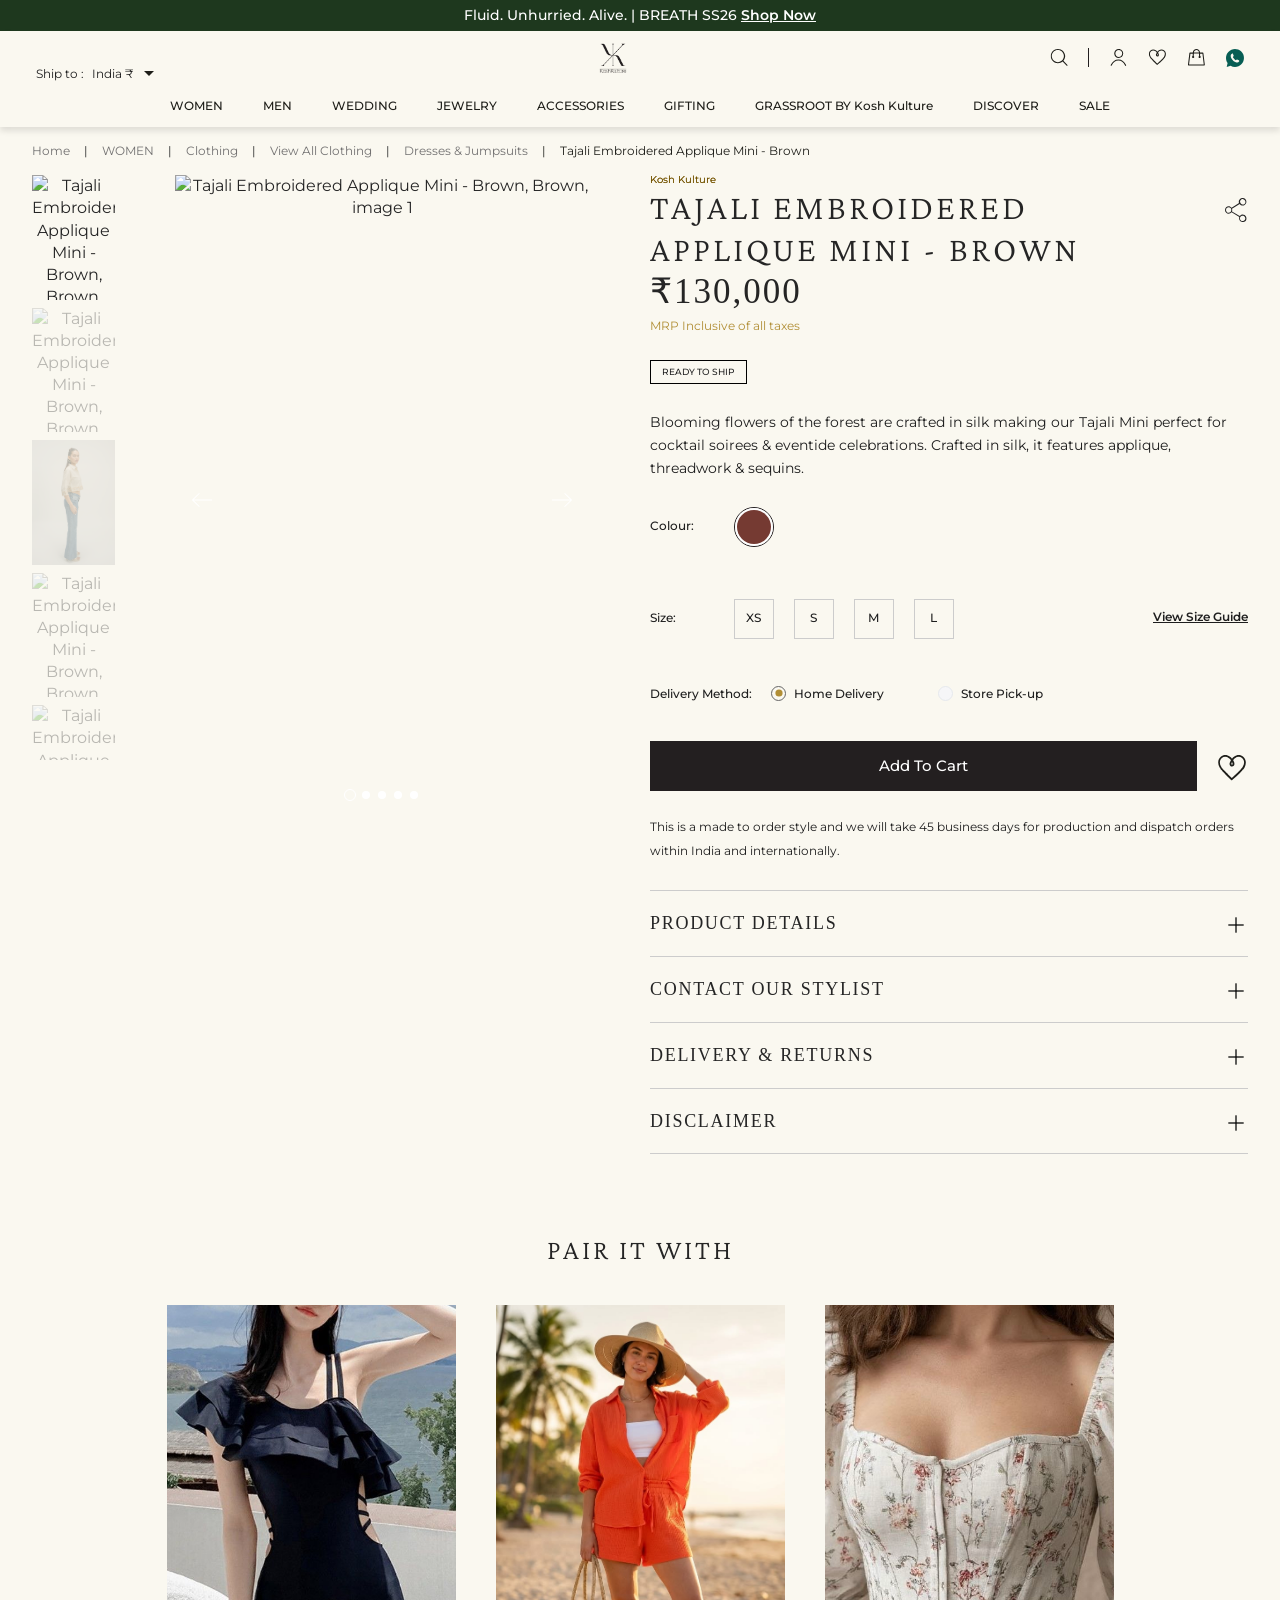
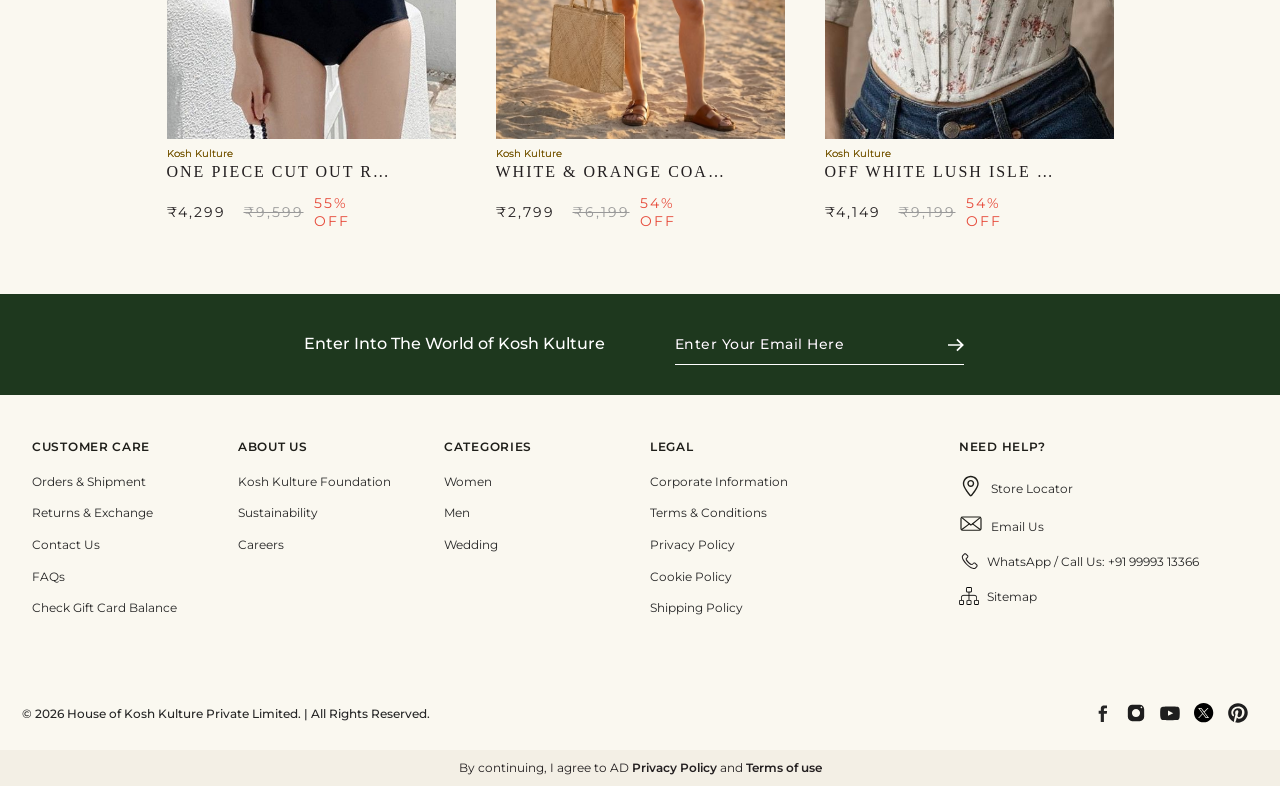
==== commit b1942bdb: "Refactor code structure for improved readability and maintainability" ====
--- a/product-detail.html
+++ b/product-detail.html
@@ -1,838 +1,4344 @@
 <!DOCTYPE html>
-<html lang="en">
+<html lang="en-IN" dir="ltr">
 <head>
-    <meta charset="UTF-8">
-    <meta name="viewport" content="width=device-width, initial-scale=1.0">
-    <title>Product Detail - Dash and Dot</title>
-    <link rel="stylesheet" href="styles.css">
-    <link rel="preconnect" href="https://fonts.googleapis.com">
-    <link rel="preconnect" href="https://fonts.gstatic.com" crossorigin>
-    <link href="https://fonts.googleapis.com/css2?family=Montserrat:ital,wght@0,100..900;1,100..900&display=swap" rel="stylesheet">
-    <link rel="stylesheet" href="https://cdnjs.cloudflare.com/ajax/libs/font-awesome/5.15.4/css/all.min.css">
-    <link rel="stylesheet" href="https://cdn.jsdelivr.net/npm/swiper@11/swiper-bundle.min.css">
-    <!-- Drift Zoom Library -->
-    <link rel="stylesheet" href="https://cdn.jsdelivr.net/npm/drift-zoom@1.5.1/dist/drift-basic.min.css">
+<meta charset=UTF-8>
+<meta http-equiv="x-ua-compatible" content="ie=edge">
+<meta name="viewport" content="width=device-width, initial-scale=1, maximum-scale=2">
+<title>Buy Designer Tajali Embroidered Applique Mini - Brown Online for Women from Kosh Kulture S26R107S_BRWN</title>
+<meta name="title" content="Buy Designer Tajali Embroidered Applique Mini - Brown Online for Women from Kosh Kulture S26R107S_BRWN"/>
+<meta name="description" content="Shop Tajali Embroidered Applique Mini - Brown for Women by Kosh Kulture, featuring exceptional craftsmanship and elegant details. Buy now &ndash; S26R107S_BRWN."/>
+
+    <meta itemprop="image" content="./assets/images/2/PRI09859.jpg">
+    <link  rel="preload" as="image" href="./assets/images/2/PRI09859.jpg" fetchpriority="high" />
+    <link rel="icon" type="image/png" href="assets/images/favicons/favicon-180x180.png" sizes="180x180" />
+    <link rel="icon" type="image/png" href="assets/images/favicons/favicon-96x96.png" sizes="96x96" />
+    <link rel="icon" type="image/png" href="assets/images/favicons/favicon-32x32.png" sizes="32x32" />
+    <link rel="icon" type="image/png" href="assets/images/favicons/favicon-16x16.png" sizes="16x16" />
+    <link rel="icon" type="image/png" href="assets/images/favicons/favicon-120x120.png" sizes="120x120" />
+        <link rel="alternate" href="https://www.anitadongre.com/women/clothing/view-all-clothing/dresses-and-jumpsuits/tajali-embroidered-applique-mini---brown-S26R107S_BRWN.html" hreflang="en-in" />
+        <link rel="alternate" href="https://us.anitadongre.com/women/clothing/view-all-clothing/dresses-and-jumpsuits/tajali-embroidered-applique-mini---brown-S26R107S_BRWN.html" hreflang="en-us" />
+        <link rel="alternate" href="https://www.anitadongre.ae/women/clothing/view-all-clothing/dresses-and-jumpsuits/tajali-embroidered-applique-mini---brown-S26R107S_BRWN.html" hreflang="en-ae" />
+        <link rel="alternate" href="https://www.anitadongre.com/women/clothing/view-all-clothing/dresses-and-jumpsuits/tajali-embroidered-applique-mini---brown-S26R107S_BRWN.html" hreflang="x-default" />
+    
+    <script>
+     var userAgent;
+    if(window.navigator.userAgent.indexOf('Mobile')!==-1) {
+         userAgent = "mobile";
+        } else{
+            userAgent = "Desktop";
+        }
+       productUrl = window.location.href;
+       //user deatil on PDP load
+         var phone = 'null';
+         var email = 'null';
+           dataLayer.push({
+        "event": "userdetails",
+        "user": {
+            "Registered":'false',
+            "geolocation": `India,New Delhi`,
+        }
+        });
+       //PDP on load
+        dataLayer.push({
+            'eventType':' PDP Page loading',
+            'productId': 'S26R107S_BRWN',
+            'productTitle':'Tajali Embroidered Applique Mini - Brown',
+            'userAgent':userAgent,
+            'registred':'false',
+            'productUrl':productUrl
+        });
+        document.addEventListener("DOMContentLoaded", function(event) {
+           var color = $('.product-attribute--color .product-attribute__swatch').attr('data-attr-value'),
+            category = $(".breadcrumbs__item ").last().prev().find('.breadcrumbs__anchor').text().trim(),
+            currency = $('.navbar-header .country-selector .text--uppercase').text().split(" ").pop(),
+            qty = $('.product-attribute .product-attribute__quantity-width').find(':selected').val(),
+            promo1 = $('.pdp-main__promotions .promotion-id').attr('title'),
+            promo2 = $('.pdp-main__promotions .promotion-name').attr('title');
+            var eventID = (Math.random()*1e32).toString(36);
+         dataLayer.push({
+        'event': 'productdetail',
+        'ecommerce':{
+            'detail':{
+         'products':[{
+             'id': 'S26R107S_BRWN',
+                'name':'Tajali Embroidered Applique Mini - Brown',
+                'brand':'null',
+                'variant':color,
+                'category':category,
+                 'price': '130000.0',
+                 'event_id': eventID,
+         }]
+         }
+        }
+     });
+     dataLayer.push({
+  'ecommerce': {
+    'promoView': {
+      'promotions': [
+       {
+         'id':promo1,
+         'name':promo2,
+          'event_id': eventID,
+       }]
+    }
+  }
+});
+        dataLayer.push({
+    'event': 'view_item',
+  'ecommerce': {
+	'currency': 'INR',
+    'value': 130000.0,
+    'items': [
+	    	  {
+	    		'item_id' : "S26R107S_BRWN",
+				'item_name' : "Tajali Embroidered Applique Mini - Brown",                    
+				'index': 0,
+                'item_variant': color,
+                    'item_category': 'Dresses &amp; Jumpsuits',
+                    'item_category2': 'View All Clothing',
+                    'item_category3': 'Clothing',
+                    'item_category4': 'WOMEN',
+                'price': '130000.0',
+                'quantity': qty
+	    	  }
+	       ]
+  }
+});
+    })
+        document.addEventListener("DOMContentLoaded", function(event) {
+    //sl name
+    swimlane = $('.youmay-secetion h1.heading-type').text(),
+    dataLayer.push({
+            'eventType':'Swim lane',
+           'name':swimlane
+        });
+        })
+    </script>
+    <script>
+    document.addEventListener("DOMContentLoaded", function(event) {
+       //PDP image clicked
+        jQuery(this).find('.product-gallery-thumbnails__img').on("click",function(){
+             var imagePosition = $(this).attr('data-image-index');
+            dataLayer.push({
+                'eventType':"image clicked",
+                'image':imagePosition,
+                'productId': 'S26R107S_BRWN',
+            });
+        });
+        //whats app share event clicked
+        jQuery(this).find(' .product-common__social-anchor--whatsapp').on("click",function(){
+            dataLayer.push({
+                'eventType':'share',
+                'social channel':'whats app'
+            });
+        });
+        //email share event clicked
+        jQuery(this).find(' .product-common__social-anchor--email').on("click",function(){
+            dataLayer.push({
+                'eventType':'share',
+                'social channel':'email'
+            });
+        });
+        //twitter share event clicked
+         jQuery(this).find('.product-common__social-anchor--twitter').on("click",function(){
+            dataLayer.push({
+                'eventType':'share',
+                'social channel':'twitter'
+            });
+        });
+        //facebook share event clicked
+         jQuery(this).find('.product-common__social-anchor--facebook').on("click",function(){
+            dataLayer.push({
+                'eventType':'share',
+                'social channel':'facebook'
+            });
+        });
+        //pinterest event clicked
+         jQuery(this).find('.product-common__social-anchor--pinterest').on("click",function(){
+            dataLayer.push({
+                'eventType':'share',
+                'social channel':'pinterest'
+            });
+        });
+        //PDP wishlist
+        jQuery(this).find('.product-tile__wishlist').on("click",function(){
+            dataLayer.push({
+                'eventType':'wishlist',
+                'productId': 'S26R107S_BRWN',
+                'productTitle':'Tajali Embroidered Applique Mini - Brown',
+                'price':'130000.0',
+                'registred':'false'
+            });
+        });
+        //which delivery method clicked
+         jQuery(this).find('.product-pickup__options .form-check-label--radio').on("click",function(event){
+             var delMethod = jQuery(event.target).text().trim();
+            dataLayer.push({
+                'eventType':'Delievery Method',
+                'selected method':delMethod
+            });
+        });
+        //store selector
+        jQuery(this).find('.store-locator__actions .button-store-selector').on("click",function(event){
+             var delMethod = jQuery(event.target).text().trim();
+            dataLayer.push({
+                'eventType':'store pickup',
+                'selected store':'clicked'
+            });
+        });
+        //store pickup cancelled
+        jQuery(this).find('.product-pickup .product-pickup__selected button').on("click",function(event){
+             var delMethod = jQuery(event.target).text().trim();
+            dataLayer.push({
+                'eventType':'store pickup cancelled',
+                'cancek store':'clicked'
+            });
+        });
+        //PDP ATB clicked
+         jQuery(this).find('.product-add__button').on("click",function(event){
+            var size = $('.product-attribute--size .product-attribute__anchor.selected').text().trim(),
+             validtesize = size ? size :'FS'
+           listing = $(this).attr('data-add-type'),
+            currency = $('.siteCurrency')[0].innerHTML,
+            category = $(".breadcrumbs__item ").last().prev().find('.breadcrumbs__anchor').text().trim(),
+            color = $('.product-attribute--color .product-attribute__swatch').attr('data-attr-value'),
+            qty = $('.product-attribute .product-attribute__quantity-width').find(':selected').val();
+            var eventID = (Math.random()*1e32).toString(36);
+            dataLayer.push({
+                'eventType':'Add to cart',
+                'currencyCode':currency,
+                'productId': 'S26R107S_BRWN',
+                'productTitle':'Tajali Embroidered Applique Mini - Brown',
+                 'registred':'false',
+                 'mrpPrice':'null',
+                 'salePrice':'130000.0',
+                 'brand':'null',
+                 'size':validtesize,
+                 'listing page':listing,
+                 'category': category
+            });
+            //enhance ATB
+            //GA4 changes
+         dataLayer.push({
+    'event': 'add_to_cart',
+	'currency': 'INR',
+	'value': '130000.0',
+    'items': [
+	    	  {
+	    		'item_id' : "S26R107S_BRWN",
+				'item_name' : "Tajali Embroidered Applique Mini - Brown",                    
+				'index': 0,
+                'item_variant': color,
+                'length': '4',
+                    'item_category': 'Dresses &amp; Jumpsuits',
+                    'item_category2': 'View All Clothing',
+                    'item_category3': 'Clothing',
+                    'item_category4': 'WOMEN',
+                'price': '130000.0',
+                'quantity': qty
+	    	  }
+	       ]
+});
+$( document ).ajaxComplete(function(event, xhr, options){
+	var url = options.url;
+	var splitPageName = url.split("/");
+	var lastVal = splitPageName[splitPageName.length - 1];
+	var lastValArr = lastVal.split("?");
+	var action = lastValArr[0];
+	if ('Cart-AddProduct' === action) {
+	var data = xhr.responseJSON;
+     dataLayer.push({
+        'event': 'addToCart',
+        'ecommerce': {
+            'currencyCode': currency,
+            'add': {
+            'products': [{                        //  adding a product to a shopping cart.
+                'name': data.name,
+                'id': data.vid,
+                'price': '130000.0',
+                'brand': data.brand,
+                'category': category,
+                'variant':data.variant,
+                'quantity': qty,
+                'event_id': eventID
+            }]
+            }
+        }
+        });
+	}
+})
+         });
+        //PDP desciption
+         jQuery(this).find('.pdp__details').on("click",function(event){
+            dataLayer.push({
+                'eventType':'Description clicked',
+            });
+        });
+        //PDP size chart clicked
+        jQuery(this).find('.size-chart__anchor').on("click",function(){
+            dataLayer.push({
+                'size Chart':'clicked',
+            });
+        });
+        //PDP find my size clicked
+         jQuery(this).find('.pxb-entry-point').on("click",function(){
+            dataLayer.push({
+                'find my size':'clicked',
+                'pid':'S26R107S_BRWN'
+            });
+        });
+        //PDP swimlane
+         jQuery(this).find('.youmay-secetion .product-tile a.product-tile__anchor').on("click",function(){
+              var swimlanePosition = $(this).closest('.slick-current.slick-active').attr('data-slick-index'),
+              swimlaneName = $(this).closest('.youmay-secetion').find('.module-container__title').text(),
+              swimlaneProductID = $(this).parent().attr('data-pid'),
+              swimlaneProductName = $(this).find('product-tile__anchor swimlaneproduct-name').text(),
+              loginSL = false
+            dataLayer.push({
+                'swimlanePosition':swimlanePosition,
+                'swimlaneName':swimlaneName,
+                'swimlaneProductID':swimlaneProductID,
+                'swimlaneProductName':swimlaneProductName,
+                'login':loginSL
+            });
+        });
+        //PDP page scroll
+        jQuery(this).scroll(function (event) {
+    var scroll = jQuery(window).scrollTop();
+    dataLayer.push({
+                'page scroll':'yes',
+                'scroll position':scroll
+            });
+     });
+    });
+    </script>
+<link rel="stylesheet" href="./assets/css/siteCommons.css" />
+<link rel="stylesheet" href="./assets/css/global.css" />
+        <link rel="stylesheet" href="./assets/css/productMain.css"  />
+        <link rel="stylesheet" href="./assets/css/productEnquiry.css"  />
+        <link rel="stylesheet" href="./assets/css/pdpMain.css"  />
+<svg aria-hidden="true" focusable="false" class="hidden">
+   <defs>
+         <symbol id="logo" viewBox="0 0 180 53">
+            <title>Kosh Kulture</title>
+            <g fill="none" fill-rule="evenodd">
+                <g fill="#B18E35">
+                    <g>
+                        <path d="M3.262 38.61v1.936H5.17L1.592 50.33H0v1.935h5.834v-1.909H3.818l.903-2.518h5.329l.901 2.518H8.937v1.909h5.886V50.33H13.26l-3.606-9.784h1.908V38.61h-8.3zm4.11 1.778l2.015 5.593H5.383l1.99-5.593zM27.528 38.609L27.528 40.547 29.676 40.547 29.676 47.837 22.597 38.609 18.46 38.609 18.46 40.547 20.633 40.547 20.633 50.33 18.46 50.33 18.46 52.266 24.93 52.266 24.93 50.33 22.836 50.33 22.836 42.482 30.338 52.344 31.85 52.344 31.85 40.547 34.051 40.547 34.051 38.609zM37.648 38.611L37.648 40.546 39.901 40.546 39.901 50.331 37.648 50.331 37.648 52.265 44.434 52.265 44.434 50.331 42.182 50.331 42.182 40.546 44.434 40.546 44.434 38.611zM48.036 38.609L48.036 43.145 50.158 43.145 50.158 40.492 53.206 40.492 53.206 50.33 50.953 50.33 50.953 52.265 57.741 52.265 57.741 50.33 55.487 50.33 55.487 40.492 58.536 40.492 58.536 43.145 60.657 43.145 60.657 38.609zM64.348 38.61v1.936h1.909l-3.58 9.784h-1.592v1.935h5.835v-1.909h-2.016l.9-2.518h5.331l.902 2.518h-2.015v1.909h5.885V50.33h-1.563l-3.606-9.784h1.909V38.61h-8.299zm4.108 1.778l2.016 5.593h-4.003l1.987-5.593z" transform="translate(-710.000000, -54.000000) translate(710.000000, 54.000000)"/>
+                        <g>
+                            <path d="M12.94 52.265V50.33h2.174v-9.784H12.94V38.61h5.965c4.879 0 7.874 2.573 7.874 6.682 0 4.162-2.81 6.973-8.033 6.973h-5.806zm6.126-1.935c3.606 0 5.409-2.014 5.409-5.012 0-3.02-2.122-4.772-5.57-4.772h-1.51v9.784h1.671zM43.892 45.373c0 3.83-2.67 6.829-6.75 6.829-4.058 0-6.73-3-6.73-6.83 0-3.753 2.698-6.777 6.752-6.777 4.033 0 6.728 3.024 6.728 6.778m-2.216.024c0-2.845-1.916-4.811-4.512-4.811-2.619 0-4.507 1.94-4.507 4.81 0 2.923 1.914 4.84 4.484 4.84 2.62 0 4.535-1.917 4.535-4.84M56.601 47.837L56.601 40.547 54.454 40.547 54.454 38.609 60.977 38.609 60.977 40.547 58.775 40.547 58.775 52.344 57.265 52.344 49.761 42.481 49.761 50.33 51.856 50.33 51.856 52.266 45.385 52.266 45.385 50.33 47.559 50.33 47.559 40.547 45.385 40.547 45.385 38.609 49.522 38.609zM64.677 45.425c0 3.023 2.15 5.146 4.72 5.146 1.354 0 2.493-.345 3.448-1.01v-2.44h-3.528v-1.856h5.755v7h-2.174v-.981c-.955.716-2.228 1.273-3.924 1.273-3.447 0-6.655-2.679-6.655-7.107 0-4.321 3.208-7.21 7.317-7.21 3.235 0 5.383 1.803 5.383 3.473 0 1.033-.636 1.724-1.565 1.724-.928 0-1.564-.584-1.564-1.458 0-.345.158-.691.317-.877-.475-.396-1.404-.822-2.702-.822-2.838 0-4.828 2.149-4.828 5.145M83.078 50.33h2.094v1.935h-6.55V50.33h2.176v-9.783h-2.176V38.61h6.34c3.18 0 5.382 1.407 5.382 4.137 0 1.75-1.089 3.077-2.625 3.712l2.146 3.872h1.963v1.935h-3.633l-2.704-5.25c-.479.052-.769.052-.98.052-.399 0-1.01 0-1.433-.024v3.287zm0-9.783v4.532c.397.028 1.114.08 1.803.08 1.91 0 3.154-.9 3.154-2.386 0-1.432-1.22-2.226-3.207-2.226h-1.75zM94.887 52.343L94.887 50.408 97.061 50.408 97.061 40.625 94.887 40.625 94.887 38.689 106.077 38.689 106.077 43.038 103.956 43.038 103.956 40.571 99.343 40.571 99.343 44.573 103.559 44.573 103.559 46.433 99.343 46.433 99.343 50.434 103.956 50.434 103.956 48.047 106.077 48.047 106.077 52.343zM34.118 9.03c-4.285-6.364-3.283-5.173-4.863-6.363-2.33-1.5-2.4-.711-5.51-1.454-1.58-.378-4.94-2.076-6.043-.656-1.193 1.538-2.011 8.116.965 9.955.358.22.566.308.745.681-.944-.14-2.395-.577-3.031-1.892-1.737-3.587-.176-6.077-.906-5.981-3.43.45-5.523.804-9.996 2.347-1.05.362-4.687 1.436-5.16 5.4-.368 3.073 2.789 4.387 3.953 5.793.99 1.063 1.81 2.261 1.021 3.497-.348.557-.786.718-1.521.649-.963-.095-1.269-.824-1.28-1.049-.022-.462.48-.511.635-.366.165.15-.107.506.308.844.417.341 1.615.066 1.355-1.256-.25-1.312-1.63-1.715-2.671-2.554C1.076 15.783 0 14.655 0 14.655s.213 1.875 1.408 5.279c1.205 3.404 1.166 6.371 1.166 6.371s1.012.497 2.558.497c1.657 0 2.724-.465 2.724-.465s-.087-3.65 1.313-4.955c.88-.82 6.138-2.23 7.541-1.054 1.07.897 1.363 3.385 1.636 6.006 2.17.903 4.045.185 4.375 0 .734-2.298.63-1.783 1.64-7.614.543-3.132.427-5.903.47-7.01.444-.379.652-.358 1.531-.309.295.017.498.09.692.19 2.592.91 4.681.344 5.898-.81.299-.283.447.186.164.485-.716.757-1.567 1.557-2.71 1.738l.031.01c1.05 2.205-.483 4.395-2.514 3.124-1.586-.992.237-3.132 1.745-1.624 0 0 .91-1.05-.811-1.623-2.437-.812-4.083 2.276-2.61 4.01 1.686 1.99 4.412 1.587 6.26-.151 2.174-2.043 3.395-5.07 1.611-7.72" transform="translate(-710.000000, -54.000000) translate(710.000000, 54.000000) translate(73.922804, 0.000000)"/>
+                        </g>
+                    </g>
+                 </g>
+            </g>
+        </symbol>
+        <symbol id="logoElephant" viewBox="0 0 36 36">
+            <title>brand-emblem</title>
+            <g id="popup" stroke="none" stroke-width="1" fill="none" fill-rule="evenodd">
+                <g id="01-d" transform="translate(-786.000000, -587.000000)">
+                    <g id="popup-copy-2" transform="translate(518.000000, 263.000000)">
+                        <g id="brand-emblem" transform="translate(264.000000, 317.000000)">
+                            <rect id="Rectangle" fill-opacity="0" fill="#D8D8D8" x="0" y="0" width="36" height="36"></rect>
+                            <path d="M31.9749479,14.4129359 C28.4617319,9.1881478 29.2834174,10.1656002 27.9877316,9.18910578 C26.0773765,7.95842901 26.0190036,8.60538052 23.4703749,7.99578998 C22.1740511,7.68540654 19.4184062,6.29155494 18.5144245,7.45740882 C17.5364401,8.71937938 16.8656308,14.1191573 19.3058072,15.6286044 C19.5992663,15.8099807 19.7702381,15.8811901 19.9166487,16.1877416 C19.1431288,16.0724655 17.9533434,15.7141833 17.4314965,14.6348664 C16.0075818,11.6900555 17.2869998,9.64605919 16.6885984,9.72493235 C13.8755375,10.0940715 12.1600775,10.3849762 8.49247642,11.6520559 C7.63219462,11.9490277 4.64911882,12.8303635 4.26188037,16.0842805 C3.96012784,18.6069443 6.54830972,19.6853033 7.50268983,20.8393422 C8.31480606,21.7117368 8.98689125,22.6952564 8.34032424,23.7100697 C8.05452057,24.1667038 7.69535212,24.2992235 7.09248501,24.2423837 C6.30301617,24.1647879 6.0523,23.5663737 6.04273069,23.3818041 C6.02486796,23.0024466 6.43730562,22.9618923 6.56393961,23.0806811 C6.69886701,23.204579 6.47653983,23.4964416 6.81625066,23.7739346 C7.15883229,24.0539823 8.14096342,23.8282198 7.9275676,22.7425164 C7.72182724,21.6660734 6.59169063,21.3352532 5.7374694,20.6461508 C4.88197226,19.9551325 4,19.0290914 4,19.0290914 C4,19.0290914 4.17479957,20.5682356 5.15437888,23.3626446 C6.14225161,26.1570537 6.11067285,28.5922226 6.11067285,28.5922226 C6.11067285,28.5922226 6.94065181,29 8.20762968,29 C9.56679199,29 10.4411088,28.6180879 10.4411088,28.6180879 C10.4411088,28.6180879 10.3699769,25.623143 11.5179762,24.5514899 C12.2401408,23.8780344 16.5511191,22.7208023 17.7013513,23.6858011 C18.5791769,24.4221634 18.8190478,26.4648825 19.0426509,28.6161719 C20.8225443,29.3570048 22.359377,28.7675317 22.6301887,28.6161719 C23.2314609,26.7299219 23.145975,27.1523882 23.974997,22.3663521 C24.4202894,19.7954702 24.3252341,17.5202829 24.3593647,16.6118046 C24.7242747,16.3011018 24.8946086,16.318026 25.6154973,16.3585803 C25.8576011,16.3723112 26.0241073,16.4329829 26.182958,16.5140913 C28.3083038,17.2619494 30.0212119,16.7966935 31.0189729,15.849577 C31.2639475,15.6171087 31.3854779,16.0022141 31.1532624,16.2474553 C30.5666631,16.8685415 29.8681028,17.5253921 28.9315854,17.6741974 C28.9401978,17.6770713 28.9481723,17.6793065 28.9571036,17.6818611 C29.8183424,19.4924313 28.5602958,21.2895897 26.8952343,20.2469951 C25.5947638,19.4320789 27.0894915,17.6761133 28.3264855,18.9138152 C28.3264855,18.9138152 29.0722544,18.0522776 27.6610988,17.5812739 C25.6633439,16.9145243 24.313432,19.4493224 25.5207611,20.8735099 C26.9038467,22.5068549 29.1386017,22.1757153 30.6543819,20.748654 C32.4368271,19.0718808 33.4377779,16.587536 31.9749479,14.4129359" id="Fill-19" fill="#B18E35"></path>
+                        </g>
+                    </g>
+                </g>
+            </g>
+        </symbol>
+        <symbol id="nav--cart" viewBox="0 0 24 24">
+            <path class="ad-nav--cart" d="M21.7,5.9c0-0.4-0.4-0.7-0.7-0.7h-4L17,5l0-0.2c-0.2-2.6-2.3-4.6-4.9-4.6c-2.7,0-4.9,2.1-5,4.8l0,0.2H3
+                c-0.4,0-0.7,0.3-0.7,0.7l-2,16.4c-0.1,0.4,0.3,0.8,0.7,0.8h22c0.5,0,0.8-0.4,0.7-0.8L21.7,5.9z M8.6,5.1l0-0.2
+                c0.2-1.8,1.7-3.1,3.5-3.1c1.9,0,3.4,1.5,3.5,3.3l0,0.2h-7L8.6,5.1z M1.8,21.7L3.7,6.8H7l-0.2,3.4C6.3,10.4,6,10.9,6,11.5
+                C6,12.3,6.7,13,7.5,13S9,12.3,9,11.5c0-0.5-0.3-1-0.7-1.3l0.2-3.5h7.1l0.1,3.5C15.3,10.5,15,11,15,11.5c0,0.8,0.7,1.5,1.5,1.5
+                s1.5-0.7,1.5-1.5c0-0.6-0.3-1.1-0.8-1.3l-0.1-3.4h3.3l1.8,14.9H1.8z"/>
+        </symbol>
+        <symbol id="nav--cart--header" viewBox="0 0 24 24">
+            <path class="ad-nav--cart" d="M21.7,5.9c0-0.4-0.4-0.7-0.7-0.7h-4L17,5l0-0.2c-0.2-2.6-2.3-4.6-4.9-4.6c-2.7,0-4.9,2.1-5,4.8l0,0.2H3
+                c-0.4,0-0.7,0.3-0.7,0.7l-2,16.4c-0.1,0.4,0.3,0.8,0.7,0.8h22c0.5,0,0.8-0.4,0.7-0.8L21.7,5.9z M8.6,5.1l0-0.2
+                c0.2-1.8,1.7-3.1,3.5-3.1c1.9,0,3.4,1.5,3.5,3.3l0,0.2h-7L8.6,5.1z M1.8,21.7L3.7,6.8H7l-0.2,3.4C6.3,10.4,6,10.9,6,11.5
+                C6,12.3,6.7,13,7.5,13S9,12.3,9,11.5c0-0.5-0.3-1-0.7-1.3l0.2-3.5h7.1l0.1,3.5C15.3,10.5,15,11,15,11.5c0,0.8,0.7,1.5,1.5,1.5
+                s1.5-0.7,1.5-1.5c0-0.6-0.3-1.1-0.8-1.3l-0.1-3.4h3.3l1.8,14.9H1.8z"/>
+        </symbol>
+        <symbol id="nav--menu" viewBox="0 0 30 25">
+            <path d="M.6 6.3h22.7c.4 0 .7-.3.7-.6s-.3-.6-.6-.6H.6c-.3 0-.6.2-.6.6 0 .3.3.6.6.6zM23.4 17.7H.6c-.3 0-.6.3-.6.6s.3.6.6.6h22.7c.3 0 .6-.3.6-.6.1-.3-.2-.6-.5-.6zM23.4 11.4H.6c-.3 0-.6.3-.6.6s.3.6.6.6h22.7c.3 0 .6-.3.6-.6s-.2-.6-.5-.6z"/>
+        </symbol>
+        <symbol id="nav--profile" viewBox="0 0 24 24">
+            <g>
+                <path class="ad-nav--profile" d="M22.7,22.7c-2.4-5.2-6-7.9-10.7-7.9c-4.6,0-8.2,2.6-10.7,7.8c-0.2,0.4,0,0.8,0.4,1c0.4,0.2,0.8,0,1-0.4
+                    c2.2-4.6,5.3-6.9,9.3-6.9c4,0,7.1,2.3,9.3,7.1c0.2,0.4,0.6,0.5,1,0.4C22.7,23.5,22.9,23.1,22.7,22.7z"/>
+                <path class="ad-nav--profile" d="M12.5,12.8c3.5,0,6.2-2.8,6.2-6.2S16,0.2,12.5,0.2S6.2,3,6.2,6.5S9,12.8,12.5,12.8z M12.5,1.8
+                    c2.6,0,4.8,2.1,4.8,4.8s-2.1,4.8-4.8,4.8S7.8,9.1,7.8,6.5S9.9,1.8,12.5,1.8z"/>
+            </g>
+        </symbol>
+         <symbol id="nav--profile--header" viewBox="0 0 24 24">
+            <g>
+                <path class="ad-nav--profile" d="M22.7,22.7c-2.4-5.2-6-7.9-10.7-7.9c-4.6,0-8.2,2.6-10.7,7.8c-0.2,0.4,0,0.8,0.4,1c0.4,0.2,0.8,0,1-0.4
+                    c2.2-4.6,5.3-6.9,9.3-6.9c4,0,7.1,2.3,9.3,7.1c0.2,0.4,0.6,0.5,1,0.4C22.7,23.5,22.9,23.1,22.7,22.7z"/>
+                <path class="ad-nav--profile" d="M12.5,12.8c3.5,0,6.2-2.8,6.2-6.2S16,0.2,12.5,0.2S6.2,3,6.2,6.5S9,12.8,12.5,12.8z M12.5,1.8
+                    c2.6,0,4.8,2.1,4.8,4.8s-2.1,4.8-4.8,4.8S7.8,9.1,7.8,6.5S9.9,1.8,12.5,1.8z"/>
+            </g>
+        </symbol>
+        <symbol id="nav--search" viewBox="0 0 24 24">
+            <path class="ad-nav--search" d="M23.6,22.5l-5.7-5.8c1.5-1.8,2.5-4,2.5-6.5c-0.1-5.5-4.5-10-10.1-10s-10,4.5-10,10s4.5,10,10,10
+                c2.4,0,4.7-0.9,6.5-2.4l5.7,5.8c0.3,0.3,0.8,0.3,1.1,0C23.9,23.4,23.9,22.9,23.6,22.5z M1.8,10.2c0-4.6,3.7-8.4,8.4-8.4
+                s8.4,3.7,8.4,8.4s-3.7,8.4-8.4,8.4S1.8,14.9,1.8,10.2z"/>
+        </symbol>
+         <symbol id="nav--search--header" viewBox="0 0 24 24">
+            <path class="ad-nav--search" d="M23.6,22.5l-5.7-5.8c1.5-1.8,2.5-4,2.5-6.5c-0.1-5.5-4.5-10-10.1-10s-10,4.5-10,10s4.5,10,10,10
+                c2.4,0,4.7-0.9,6.5-2.4l5.7,5.8c0.3,0.3,0.8,0.3,1.1,0C23.9,23.4,23.9,22.9,23.6,22.5z M1.8,10.2c0-4.6,3.7-8.4,8.4-8.4
+                s8.4,3.7,8.4,8.4s-3.7,8.4-8.4,8.4S1.8,14.9,1.8,10.2z"/>
+        </symbol>
+         <symbol id="icon--storelocator" viewBox="0 0 24 24">
+        <g>
+            <path class="ad-icon--storelocator" d="M11.4,0.6c-4.7,0-8.1,3.3-8.1,8.9c0,2.4,1.4,5.4,4.1,9.1l0.4,0.5l0.4,0.5c0.1,0.1,0.2,0.3,0.4,0.5L9,20.6
+                l0.4,0.5l0.4,0.5c0.1,0.1,0.3,0.3,0.4,0.5l0.4,0.5l0.4,0.5l0.6,0.6l0.4-0.4c4.9-5,7.5-9.5,8-13.3C20.7,4.7,16.2,0.6,11.4,0.6z
+                M19.1,9.9v0.2c-0.5,3.4-2.8,7.3-7,11.8l-0.4,0.4l-0.3-0.4L11,21.4c-0.1-0.1-0.3-0.3-0.4-0.5l-0.4-0.5c-0.1-0.1-0.1-0.1-0.2-0.2
+                l-0.4-0.5c-0.3-0.4-0.6-0.8-0.9-1.1l-0.4-0.5l-0.3-0.5c-0.1,0-0.1-0.2-0.1-0.2L7.6,17l-0.4-0.4L7,16.2c-1.8-2.7-2.6-4.9-2.6-6.6
+                c0-5.1,2.9-8,7.1-8C15.7,1.6,19.6,5.2,19.1,9.9z"/>
+            <path class="ad-icon--storelocator" d="M11.7,4.5c-2.5,0-4.5,2-4.5,4.5s2,4.5,4.5,4.5s4.5-2,4.5-4.5S14.2,4.5,11.7,4.5z M11.7,12.5
+                c-1.9,0-3.5-1.6-3.5-3.5s1.6-3.5,3.5-3.5S15.2,7,15.2,9S13.7,12.5,11.7,12.5z"/>
+        </g>
+        </symbol>
+        <symbol id="icon--contactus" viewBox="0 0 24 24">
+        <path class="ad-icon--contactus" d="M21.2,16.2c-1.2-1.1-2.1-1.6-3-1.6c-1,0-1.5,0.6-2.1,1.2c-0.1,0.1-0.2,0.2-0.3,0.3c0,0-0.1,0.1-0.3,0.1
+            c-0.9,0-2.9-1.2-4.5-2.9c-2.2-2.2-3.2-4.5-2.9-4.9c0.1-0.1,0.2-0.2,0.3-0.3c1.6-1.6,1.9-2.4-0.4-5.4C7.2,1.8,6.5,1.4,5.7,1.4
+            c-1.2,0-2.2,1.1-2.9,2C2.5,3.6,2.3,3.8,2.1,4c-0.9,0.9-0.9,2.8,0,5.3c1,2.6,2.8,5.4,5.1,7.8c3.9,3.9,8.4,5.6,11,5.6
+            c0.9,0,1.6-0.2,2-0.6c0.1-0.1,0.3-0.2,0.5-0.4c0.8-0.8,1.9-1.6,1.9-3C22.5,17.9,22.1,17,21.2,16.2z M20,20.9
+            c-0.1,0.1-0.3,0.3-0.5,0.5c-0.1,0.1-0.5,0.3-1.3,0.3c-2.5,0-6.6-1.6-10.3-5.3C5.7,14.1,3.9,11.5,3,9C2.2,6.7,2.4,5.2,2.8,4.7
+            C3,4.5,3.2,4.3,3.4,4c0.7-0.8,1.4-1.7,2.2-1.7c0.4,0,1,0.3,1.5,1C9.3,6,9,6.2,7.7,7.5C7.6,7.6,7.5,7.7,7.4,7.8
+            c-0.6,0.6-0.5,1.6,0.3,3c0.6,1.1,1.5,2.2,2.5,3.3c1.6,1.5,3.8,3.1,5.2,3.1c0.5,0,0.8-0.2,1-0.4c0.1-0.1,0.2-0.2,0.3-0.3
+            c0.5-0.6,1-1,1.5-1c0.5,0,1.3,0.5,2.3,1.4c0.6,0.6,1,1.2,1,1.8C21.5,19.5,20.7,20.3,20,20.9z"/>
+        </symbol>
+        <symbol id="icon--arrow" viewBox="0 0 46.7 36">
+            <path d="M27.9 0l-3.6 3.5 12.5 12.1H0v4.9h36.8l-12.5 12 3.6 3.5 18.6-18z"/>
+        </symbol>
+        <symbol id="icon--angle-down" viewBox="0 0 24 24">
+            <path d="M24 6.3c0 .2-.1.3-.2.4L12.4 18.1c-.2.2-.6.2-.9 0L.2 6.8c-.2-.2-.2-.6 0-.9.2-.2.6-.2.9 0L12 16.8 22.9 5.9c.2-.2.6-.2.9 0 .1.1.2.3.2.4z"/>
+        </symbol>
+        <symbol id="icon--angle-up" viewBox="0 0 24 24">
+            <path d="M0 17.7c0-.2.1-.3.2-.4L11.6 5.9c.2-.2.6-.2.9 0l11.3 11.3c.2.2.2.6 0 .9-.2.2-.6.2-.9 0L12 7.2 1.1 18.1c-.2.2-.6.2-.9 0-.1-.1-.2-.3-.2-.4z"/>
+        </symbol>
+        <symbol id="icon--angle-left" viewBox="0 0 24 24">
+            <path d="M17.7 24c-.2 0-.3-.1-.4-.2L5.9 12.4c-.2-.2-.2-.6 0-.9L17.2.2c.2-.2.6-.2.9 0 .2.2.2.6 0 .9L7.2 12l10.9 10.9c.2.2.2.6 0 .9-.1.1-.3.2-.4.2z"/>
+        </symbol>
+        <symbol id="icon--angle-right" viewBox="0 0 24 24">
+            <path d="M18.1 11.6L6.8.2c-.2-.2-.6-.2-.9 0-.2.2-.2.6 0 .9L16.8 12 5.9 22.9c-.2.2-.2.6 0 .9.1.1.3.2.4.2.2 0 .3-.1.4-.2l11.4-11.4c.3-.2.3-.6 0-.8z"/>
+        </symbol>
+        <symbol id="icon--arrow-up-long" viewBox="0 0 24 24">
+            <g id="svg_1">
+                <path class="st0" d="m15.38462,7.1l0,0l-3.2,-2.6c-0.2,-0.1 -0.4,-0.1 -0.6,0l0,0l-3.1,2.6c-0.2,0.2 -0.3,0.5 -0.1,0.7c0.2,0.2 0.5,0.2 0.7,0.1l0,0l2.3,-1.9l0,13.1c0,0.3 0.2,0.5 0.5,0.5c0.3,0 0.5,-0.2 0.5,-0.4l0,-0.1l0,-13.2l2.3,1.9c0.3,0.2 0.6,0.2 0.7,0l0,0c0.2,-0.2 0.2,-0.5 0,-0.7z" fill="#1E1E1E" id="svg_2"/>
+            </g>
+        </symbol>
+        <symbol id="icon--arrow-down-long" viewBox="0 0 24 24">
+            <g transform="rotate(180 11.9051 12.0125)" id="svg_1">
+                <path class="st0" d="m15.38462,7.1l0,0l-3.2,-2.6c-0.2,-0.1 -0.4,-0.1 -0.6,0l0,0l-3.1,2.6c-0.2,0.2 -0.3,0.5 -0.1,0.7c0.2,0.2 0.5,0.2 0.7,0.1l0,0l2.3,-1.9l0,13.1c0,0.3 0.2,0.5 0.5,0.5c0.3,0 0.5,-0.2 0.5,-0.4l0,-0.1l0,-13.2l2.3,1.9c0.3,0.2 0.6,0.2 0.7,0l0,0c0.2,-0.2 0.2,-0.5 0,-0.7z" fill="#1E1E1E" id="svg_2"/>
+            </g>
+        </symbol>
+        <symbol id="icon--carat-double" viewBox="0 0 176.9 128">
+            <path d="M88.5 113.5L65 80.1h47z"/>
+            <path d="M88.5 14.5L112 47.9H65z"/>
+        </symbol>
+        <symbol id="icon--checkmark" viewBox="0 0 24 18">
+            <path fill-rule="nonzero" d="M23.543 2.371L21.171 0 8.286 12.886 2.371 6.971 0 9.343l7.629 7.628v-.028l.657.657z"/>
+        </symbol>
+        <symbol id="icon--close" viewBox="0 0 24 24">
+            <path d="M13 12L23.8 1.2c.3-.3.3-.7 0-1-.3-.3-.7-.3-1 0L12 11 1.2.2C.9-.1.5-.1.2.2c-.3.3-.3.7 0 1L11 12 .2 22.8c-.3.3-.3.7 0 1 .3.3.7.3 1 0L12 13l10.8 10.8c.1.1.3.2.5.2s.4-.1.5-.2c.3-.3.3-.7 0-1L13 12z"/>
+        </symbol>
+            <symbol id="icon--search-close" viewBox="0 0 24 24">
+           <path d="M1 1L17 17M1 17L17 1" stroke="#252525" stroke-width="1.3" stroke-linecap="round" stroke-linejoin="round"/>
+        </symbol>
+        <symbol id="icon--plus" viewBox="0 0 24 24">
+            <path d="M24 10.8H12.6V.6h-1.2v10.2H0V12h11.4v11.4h1.2V12H24z"/>
+        </symbol>
+        <symbol id="icon--heart-filled" viewBox="0 0 24 24">
+        <path class="ad-icon--heart-filled" d="M21.6,2.3c-2.4-1.9-5.4-1.7-7.9,0c-0.6,0.4-1.2,1-1.7,1.7c-0.5-0.7-1.1-1.3-1.7-1.7c-2.5-1.7-5.5-2-7.9,0
+            c-2.6,2.1-2.9,6-1,9.2c0.1,0.1,0.1,0.2,0.2,0.3l0.2,0.3l0.2,0.3c0,0.1,0.1,0.1,0.1,0.2L2.3,13l0.3,0.4L3,13.8l0.4,0.4l0.4,0.5
+            l0.6,0.7l0.5,0.5l0.8,0.8l0.5,0.6l0.6,0.6l0.9,0.9l0.6,0.6L9,20.1l1.1,1.1l1.1,1.1c0.3,0.3,0.7,0.3,1,0c0,0,0.1,0,0.1-0.1
+            c0.4-0.3,0.7-0.7,1.1-1l1-0.9l1-0.9c0.2-0.1,0.3-0.3,0.5-0.4l0.9-0.8l0.9-0.9l0.9-0.9l0.6-0.6l0.5-0.5l0.5-0.5l0.4-0.5l0.4-0.5
+            c0.1-0.1,0.1-0.1,0.2-0.2l0.4-0.4c0.1-0.1,0.1-0.1,0.2-0.2l0.3-0.4l0.3-0.4c0.2-0.2,0.3-0.4,0.4-0.6C24.5,8.3,24.2,4.4,21.6,2.3z"/>
+        </symbol>
+        <symbol id="icon--heart" viewBox="0 0 24 24">
+                    <path class="ad-icon--heart" d="M21.6,2.3c-2.4-1.9-5.4-1.7-7.9,0c-0.6,0.4-1.2,1-1.7,1.7c-0.5-0.7-1.1-1.3-1.7-1.7c-2.5-1.7-5.5-2-7.9,0
+            c-2.6,2.1-2.9,6-1,9.2c0.1,0.1,0.1,0.2,0.2,0.3l0.2,0.3l0.2,0.3c0,0.1,0.1,0.1,0.1,0.2L2.3,13l0.3,0.4L3,13.8l0.4,0.4l0.4,0.5
+            l0.6,0.7l0.5,0.5l0.8,0.8l0.5,0.6l0.6,0.6l0.9,0.9l0.6,0.6L9,20.1l1.1,1.1l1.1,1.1c0.3,0.3,0.7,0.3,1,0c0,0,0.1,0,0.1-0.1
+            c0.4-0.3,0.7-0.7,1.1-1l1-0.9l1-0.9c0.2-0.1,0.3-0.3,0.5-0.4l0.9-0.8l0.9-0.9l0.9-0.9l0.6-0.6l0.5-0.5l0.5-0.5l0.4-0.5l0.4-0.5
+            c0.1-0.1,0.1-0.1,0.2-0.2l0.4-0.4c0.1-0.1,0.1-0.1,0.2-0.2l0.3-0.4l0.3-0.4c0.2-0.2,0.3-0.4,0.4-0.6C24.5,8.3,24.2,4.4,21.6,2.3z
+            M11.5,8.2c0.1-0.3,0.2-0.7,0.4-1.1L12,6.9l0.1,0.2c0.2,0.4,0.3,0.8,0.4,1.1c0.2,0.7-0.1,1-0.5,1C11.6,9.2,11.3,8.8,11.5,8.2z
+            M21.3,10.8c0,0.1-0.1,0.2-0.1,0.2L21,11.3c0,0-0.1,0.1-0.1,0.1l-0.2,0.3L20.5,12l-0.3,0.3l-0.3,0.4l-0.3,0.4l-0.4,0.4l-0.6,0.6
+            l-0.4,0.4l-0.7,0.7L16.7,16l-0.5,0.5l-0.9,0.8l-1.2,1.2l-1.3,1.2l-1,0.9l-0.9-0.9l-1.3-1.3l-0.9-0.9l-0.8-0.9L7,15.9l-0.7-0.8
+            l-0.5-0.5L5.2,14l-0.4-0.4l-0.4-0.4l-0.3-0.4l-0.4-0.5l-0.3-0.3l-0.2-0.3L3,11.3L2.8,11c-0.1-0.1-0.1-0.2-0.2-0.2
+            C1.1,8.2,1.3,5.1,3.3,3.5C5.1,2,7.4,2.2,9.4,3.6C10,4,10.6,4.6,11.1,5.4c-0.5,0.9-0.9,1.7-1.1,2.4c-0.4,1.5,0.5,2.9,2,3
+            c1.5,0,2.4-1.4,2-2.9l0,0c0,0,0,0,0,0c0,0,0-0.1,0-0.1l0-0.1c0,0,0,0,0-0.1c-0.2-0.7-0.6-1.4-1-2.2l0,0C13.4,4.6,14,4,14.5,3.6
+            c2-1.4,4.3-1.6,6.1-0.1C22.7,5.1,22.9,8.2,21.3,10.8z"/>
+        </symbol>
+        <symbol id="icon--heart--header" viewBox="0 0 24 24">
+                    <path class="ad-icon--heart" d="M21.6,2.3c-2.4-1.9-5.4-1.7-7.9,0c-0.6,0.4-1.2,1-1.7,1.7c-0.5-0.7-1.1-1.3-1.7-1.7c-2.5-1.7-5.5-2-7.9,0
+            c-2.6,2.1-2.9,6-1,9.2c0.1,0.1,0.1,0.2,0.2,0.3l0.2,0.3l0.2,0.3c0,0.1,0.1,0.1,0.1,0.2L2.3,13l0.3,0.4L3,13.8l0.4,0.4l0.4,0.5
+            l0.6,0.7l0.5,0.5l0.8,0.8l0.5,0.6l0.6,0.6l0.9,0.9l0.6,0.6L9,20.1l1.1,1.1l1.1,1.1c0.3,0.3,0.7,0.3,1,0c0,0,0.1,0,0.1-0.1
+            c0.4-0.3,0.7-0.7,1.1-1l1-0.9l1-0.9c0.2-0.1,0.3-0.3,0.5-0.4l0.9-0.8l0.9-0.9l0.9-0.9l0.6-0.6l0.5-0.5l0.5-0.5l0.4-0.5l0.4-0.5
+            c0.1-0.1,0.1-0.1,0.2-0.2l0.4-0.4c0.1-0.1,0.1-0.1,0.2-0.2l0.3-0.4l0.3-0.4c0.2-0.2,0.3-0.4,0.4-0.6C24.5,8.3,24.2,4.4,21.6,2.3z
+            M11.5,8.2c0.1-0.3,0.2-0.7,0.4-1.1L12,6.9l0.1,0.2c0.2,0.4,0.3,0.8,0.4,1.1c0.2,0.7-0.1,1-0.5,1C11.6,9.2,11.3,8.8,11.5,8.2z
+            M21.3,10.8c0,0.1-0.1,0.2-0.1,0.2L21,11.3c0,0-0.1,0.1-0.1,0.1l-0.2,0.3L20.5,12l-0.3,0.3l-0.3,0.4l-0.3,0.4l-0.4,0.4l-0.6,0.6
+            l-0.4,0.4l-0.7,0.7L16.7,16l-0.5,0.5l-0.9,0.8l-1.2,1.2l-1.3,1.2l-1,0.9l-0.9-0.9l-1.3-1.3l-0.9-0.9l-0.8-0.9L7,15.9l-0.7-0.8
+            l-0.5-0.5L5.2,14l-0.4-0.4l-0.4-0.4l-0.3-0.4l-0.4-0.5l-0.3-0.3l-0.2-0.3L3,11.3L2.8,11c-0.1-0.1-0.1-0.2-0.2-0.2
+            C1.1,8.2,1.3,5.1,3.3,3.5C5.1,2,7.4,2.2,9.4,3.6C10,4,10.6,4.6,11.1,5.4c-0.5,0.9-0.9,1.7-1.1,2.4c-0.4,1.5,0.5,2.9,2,3
+            c1.5,0,2.4-1.4,2-2.9l0,0c0,0,0,0,0,0c0,0,0-0.1,0-0.1l0-0.1c0,0,0,0,0-0.1c-0.2-0.7-0.6-1.4-1-2.2l0,0C13.4,4.6,14,4,14.5,3.6
+            c2-1.4,4.3-1.6,6.1-0.1C22.7,5.1,22.9,8.2,21.3,10.8z"/>
+        </symbol>
+        <symbol id="icon--info" viewBox="0 0 24 24">
+            <circle cx="12" cy="8" r="1.2"/><path d="M13 11c0-.6-.4-1-1-1h-2v2h1v3H9v2h6v-2h-2v-4z"/><path d="M12 2C6.5 2 2 6.5 2 12s4.5 10 10 10 10-4.5 10-10S17.5 2 12 2zm0 18c-4.4 0-8-3.6-8-8s3.6-8 8-8 8 3.6 8 8-3.6 8-8 8z"/>
+        </symbol>
+        <symbol id="icon--phone" viewBox="0 0 24 24">
+            <path d="M22.4 16.7c-1.3-1.3-2.4-1.8-3.3-1.8-1.1 0-1.7.7-2.4 1.5l-.4.4s-.1.1-.4.1c-1.1 0-3.3-1.5-5.1-3.2-2.5-2.8-3.7-5.3-3.2-5.8l.3-.3c1.8-1.8 2.2-2.8-.5-6.1C6.5.5 5.7 0 4.8 0 3.4 0 2.3 1.2 1.5 2.2c-.2.3-.5.6-.6.7C-.2 4-.2 6.1.9 8.8c1.1 3 3.2 6.1 5.8 8.8C11.1 22 16 24 19.1 24c1.1 0 1.8-.3 2.2-.7.1-.1.3-.3.5-.4.9-.8 2.1-1.8 2.1-3.3-.1-1-.6-1.9-1.5-2.9zM20.9 22c-.1.1-.4.3-.5.5-.1.1-.5.4-1.5.4-2.8 0-7.4-1.8-11.6-5.9-2.5-2.5-4.5-5.5-5.5-8.3-.9-2.8-.7-4.5-.1-5 .2-.3.3-.5.6-.8.8-.9 1.6-1.8 2.5-1.8.5 0 1.1.4 1.7 1.1 2.4 2.8 2.1 3.1.6 4.5 0 .3-.1.4-.3.4-.7.7-.5 1.9.3 3.4.7 1.2 1.7 2.5 2.9 3.7 1.7 1.7 4.2 3.6 5.8 3.6.5 0 .9-.3 1.1-.4l.4-.4c.7-.7 1.1-1.1 1.6-1.1.7 0 1.5.5 2.6 1.6.8.8 1.2 1.5 1.2 2-.1.9-1 1.9-1.8 2.5z"/>
+        </symbol>
+        <symbol id="icon--filter" viewBox="0 0 24 24">
+            <path d="M22.8 15h-1.4c-.4-1-1.2-1.8-2.2-2.2-1.9-.7-4 .2-4.6 2.2H1.2c-.7 0-1.2.5-1.2 1.2s.5 1.2 1.2 1.2h13.4c.4 1 1.1 1.8 2.2 2.2 1.9.7 4-.2 4.6-2.2h1.4c.7 0 1.2-.5 1.2-1.2s-.5-1.2-1.2-1.2zM18 17.4c-.7 0-1.2-.5-1.2-1.2S17.3 15 18 15s1.2.5 1.2 1.2-.5 1.2-1.2 1.2zM1.2 9H5c.4 1 1.1 1.8 2.2 2.2 1.9.7 4-.2 4.6-2.2h11c.7 0 1.2-.5 1.2-1.2s-.5-1.2-1.2-1.2h-11c-.4-1-1.2-1.8-2.2-2.2-1.8-.7-4 .3-4.6 2.2H1.2C.5 6.6 0 7.1 0 7.8S.5 9 1.2 9zm7.2-2.4c.7 0 1.2.5 1.2 1.2S9.1 9 8.4 9s-1.2-.5-1.2-1.2.5-1.2 1.2-1.2z"/>
+        </symbol>
+         <symbol id="icon--feed-view" viewBox="0 0 24 24">
+            <path class="ad-icon--feed-view" d="M19.9,1H4.2C2.4,1,1,2.4,1,4.2v15.7C1,21.6,2.4,23,4.2,23h15.7c1.8,0,3.1-1.4,3.1-3.1V4.2C23,2.4,21.6,1,19.9,1
+                z M20.5,20v0.1c0,0.2-0.2,0.5-0.5,0.5H4.1H4c-0.2,0-0.4-0.2-0.4-0.5v-16V4c0-0.3,0.2-0.5,0.5-0.5H20h0.1c0.2,0.1,0.5,0.2,0.5,0.5
+                L20.5,20L20.5,20z"/>
+        </symbol>
+        <symbol id="icon--feed-view-active" viewBox="0 0 24 24">
+            <path class="ad-icon--feed-view-active" d="M19.9,1H4.2C2.4,1,1,2.4,1,4.2v15.7C1,21.6,2.4,23,4.2,23h15.7c1.8,0,3.1-1.4,3.1-3.1V4.2C23,2.4,21.6,1,19.9,1
+                z M20.5,20v0.1c0,0.2-0.2,0.5-0.5,0.5H4.1H4c-0.2,0-0.4-0.2-0.4-0.5v-16V4c0-0.3,0.2-0.5,0.5-0.5H20h0.1c0.2,0.1,0.5,0.2,0.5,0.5
+                L20.5,20L20.5,20z"/>
+        </symbol>
+        <symbol id="icon--feed-view-1" viewBox="0 0 12 24">
+            <g>
+                <path class="ad-icon--grid-view" d="M10,2.5H3C2.7,2.5,2.5,2.7,2.5,3v7c0,0.3,0.2,0.5,0.5,0.5h7c0.3,0,0.5-0.2,0.5-0.5V3C10.5,2.7,10.3,2.5,10,2.5
+                    z M9.5,9.5h-6v-6h6V9.5z"/>
+                <path class="ad-icon--grid-view" d="M10,13.5H3c-0.3,0-0.5,0.2-0.5,0.5v7c0,0.3,0.2,0.5,0.5,0.5h7c0.3,0,0.5-0.2,0.5-0.5v-7
+                    C10.5,13.7,10.3,13.5,10,13.5z M9.5,20.5h-6v-6h6V20.5z"/> 
+            </g>
+        </symbol>
+        <symbol id="icon--feed-view-1-active" viewBox="0 0 12 24">
+             <g>
+                <path class="st00" d="M10,2.5H3C2.7,2.5,2.5,2.7,2.5,3v7c0,0.3,0.2,0.5,0.5,0.5h7c0.3,0,0.5-0.2,0.5-0.5V3C10.5,2.7,10.3,2.5,10,2.5
+                    z"/>
+                <path class="st00" d="M10,13.5H3c-0.3,0-0.5,0.2-0.5,0.5v7c0,0.3,0.2,0.5,0.5,0.5h7c0.3,0,0.5-0.2,0.5-0.5v-7
+                    C10.5,13.7,10.3,13.5,10,13.5z"/>
+            </g>
+        </symbol>
+        <symbol id="icon--grid-view" viewBox="0 0 24 24">
+            <g>
+                <path class="ad-icon--grid-view" d="M10,2.5H3C2.7,2.5,2.5,2.7,2.5,3v7c0,0.3,0.2,0.5,0.5,0.5h7c0.3,0,0.5-0.2,0.5-0.5V3C10.5,2.7,10.3,2.5,10,2.5
+                    z M9.5,9.5h-6v-6h6V9.5z"/>
+                <path class="ad-icon--grid-view" d="M21,2.5h-7c-0.3,0-0.5,0.2-0.5,0.5v7c0,0.3,0.2,0.5,0.5,0.5h7c0.3,0,0.5-0.2,0.5-0.5V3
+                    C21.5,2.7,21.3,2.5,21,2.5z M20.5,9.5h-6v-6h6V9.5z"/>
+                <path class="ad-icon--grid-view" d="M10,13.5H3c-0.3,0-0.5,0.2-0.5,0.5v7c0,0.3,0.2,0.5,0.5,0.5h7c0.3,0,0.5-0.2,0.5-0.5v-7
+                    C10.5,13.7,10.3,13.5,10,13.5z M9.5,20.5h-6v-6h6V20.5z"/>
+                <path class="ad-icon--grid-view" d="M21,13.5h-7c-0.3,0-0.5,0.2-0.5,0.5v7c0,0.3,0.2,0.5,0.5,0.5h7c0.3,0,0.5-0.2,0.5-0.5v-7
+                    C21.5,13.7,21.3,13.5,21,13.5z M20.5,20.5h-6v-6h6V20.5z"/>
+            </g>
+        </symbol>
+        <symbol id="icon--grid-view-active" viewBox="0 0 24 24">
+            <g>
+                <path class="st00" d="M10,2.5H3C2.7,2.5,2.5,2.7,2.5,3v7c0,0.3,0.2,0.5,0.5,0.5h7c0.3,0,0.5-0.2,0.5-0.5V3C10.5,2.7,10.3,2.5,10,2.5
+                    z"/>
+                <path class="st00" d="M21,2.5h-7c-0.3,0-0.5,0.2-0.5,0.5v7c0,0.3,0.2,0.5,0.5,0.5h7c0.3,0,0.5-0.2,0.5-0.5V3
+                    C21.5,2.7,21.3,2.5,21,2.5z"/>
+                <path class="st00" d="M10,13.5H3c-0.3,0-0.5,0.2-0.5,0.5v7c0,0.3,0.2,0.5,0.5,0.5h7c0.3,0,0.5-0.2,0.5-0.5v-7
+                    C10.5,13.7,10.3,13.5,10,13.5z"/>
+                <path class="st00" d="M21,13.5h-7c-0.3,0-0.5,0.2-0.5,0.5v7c0,0.3,0.2,0.5,0.5,0.5h7c0.3,0,0.5-0.2,0.5-0.5v-7
+                    C21.5,13.7,21.3,13.5,21,13.5z"/>
+            </g>
+        </symbol>
+        <symbol id="icon--empty-square" viewBox="0 0 24 24">
+            <path d="M-8-8h40v40H-8z"/>
+        </symbol>
+        <symbol id="payment--paypal" viewBox="0 0 74.8 88.5"><path d="M64.1 22.6c.9-6.9 0-11.5-3.7-15.7C56.5 2.3 49.4 0 40.5 0H14.4c-1.5 0-3.4 1.6-3.7 3.3L0 76.1c0 1.3.9 3 2.5 3h16l-.9 7.2c-.3 1.3.6 2.3 1.8 2.3h13.5c1.5 0 3.1-1 3.4-2.6v-1l2.8-17v-.7c.3-1.6 1.8-3 3.4-3h1.8c13.2 0 23.3-5.6 26.4-22 1.5-6.9.9-12.5-2.8-16.4-1-1.3-2.5-2.3-3.8-3.3" fill="#009cde"/><path d="M64.1 22.6c.9-6.9 0-11.5-3.7-15.7C56.5 2.3 49.4 0 40.5 0H14.4c-1.5 0-3.4 1.6-3.7 3.3L0 76.1c0 1.3.9 3 2.5 3h16l4.3-27.2-.3 1c.3-2 1.8-3.3 3.7-3.3h7.7c15 0 26.7-6.6 30.4-24.9-.5-1.1-.2-1.4-.2-2.1" fill="#012169"/><path d="M26.7 22.6c.3-1 .9-2 1.8-2.6.6 0 .9-.3 1.5-.3h20.3c2.5 0 4.9.3 6.8.7.6 0 1.2 0 1.8.3.6.3 1.2.3 1.5.7h.9c.9.3 1.8 1 2.8 1.3.9-6.9 0-11.5-3.7-16.1C56.8 2 49.7 0 40.8 0H14.4c-1.5 0-3.4 1.3-3.7 3.3L0 76.1c0 1.3.9 3 2.5 3h16l4.3-27.2 3.9-29.3z" fill="#003087"/></symbol>
+        <symbol id="payment--credit-card" viewBox="0 0 96 64"><path d="M10 48h6v6h-6zM40 48h6v6h-6zM22 48h12v6H22z"/><path d="M92 0H4C1.8 0 0 1.8 0 4v56c0 2.2 1.8 4 4 4h88c2.2 0 4-1.8 4-4V4c0-2.2-1.8-4-4-4zM4 4h88v6H4V4zm88 16H4v-6h88v6zM4 60V24h88v36H4z"/></symbol>
+        <symbol id="icon--geolocation" viewBox="0 0 38 38">
+            <path d="M38 18h-5.1c-.5-6.9-6-12.5-12.9-12.9V0h-2v5.1c-6.9.4-12.5 6-12.9 12.9H0v2h5.1c.5 6.9 6 12.5 12.9 12.9V38h2v-5.1c6.9-.5 12.5-6 12.9-12.9H38v-2zM19 31c-6.6 0-12-5.4-12-12S12.4 7 19 7s12 5.4 12 12-5.4 12-12 12z"/>
+            <circle cx="19" cy="19" r="8"/>
+        </symbol>
+ <symbol id="icon--share" viewBox="0 0 24 24">
+            <path d="M20.6 17.1c-1.7-1-3.7-.6-4.9 1L8 13.5c.1-.4.2-.8.2-1.3s0-1.1-.2-1.5L15.7 6c1.1 1.6 3.3 2 4.9 1 1.8-1.1 2.3-3.4 1.2-5.2C20.7 0 18.4-.6 16.6.5c-1.6 1-2.2 2.9-1.6 4.6L7.6 9.8c-.8-.9-1.7-1.5-2.9-1.5-2 0-3.7 1.6-3.7 3.6s1.6 3.7 3.6 3.8c1.2 0 2.3-.5 3-1.4l7.7 4.6c-.6 1.7 0 3.6 1.6 4.6 1.8 1.1 4.1.5 5.2-1.3.8-1.7.2-4-1.5-5.1zM16.1 3.2c.1-.7.6-1.2 1.2-1.7s1.3-.5 2-.2c.6.1 1.2.6 1.7 1.2.4.6.5 1.3.4 2s-.6 1.2-1.2 1.7-1.3.5-2 .2c-.6-.1-1.2-.6-1.6-1.2v-.1l-.1-.2c-.5-.5-.5-1.1-.4-1.7zM6.5 14c-.5.5-1.2.7-1.9.7s-1.3-.2-1.8-.8c-.5-.5-.8-1.2-.8-2 0-.7.4-1.4.8-1.9.5-.5 1.2-.7 1.9-.7s1.4.4 1.9.8.7 1.2.7 1.9c-.1.9-.3 1.5-.8 2zm14.4 7.7c-.4.6-1 1.1-1.7 1.2-.6.1-1.4.1-2-.2-.6-.4-1.1-1-1.2-1.7-.1-.6-.1-1.2.2-1.8l.1-.2v-.1c.4-.6 1-1 1.6-1.2.6-.1 1.4-.1 2 .2.6.4 1.1 1 1.2 1.7.3.7.3 1.5-.2 2.1z" />
+        </symbol>
+        <symbol id="icon--facebook" viewBox="0 0 24 24">
+            <g id="icon_x2F_social-facebook">
+                <g id="Facebook-01">
+                    <path id="Fill-2" class="icon--facebook" d="M23.7,12c0-6.5-5.2-11.7-11.7-11.7S0.3,5.5,0.3,12c0,5.9,4.3,10.7,9.9,11.6v-8.2H7.2V12h2.9V9.4
+                        c0-2.9,1.7-4.5,4.4-4.5c1.3,0,2.6,0.2,2.6,0.2V8h-1.5c-1.5,0-1.9,0.9-1.9,1.8V12h3.2l-0.5,3.4h-2.7v8.2
+                        C19.4,22.7,23.7,17.9,23.7,12"/>
+                    <path id="Fill-4" class="icon--facebook1" d="M16.5,15.4l0.5-3.4h-3.2V9.8c0-0.9,0.5-1.8,1.9-1.8h1.5V5.1c0,0-1.4-0.2-2.6-0.2
+                        c-2.7,0-4.4,1.6-4.4,4.5V12H7.3v3.4h2.9v8.2c0.6,0.1,1.2,0.1,1.8,0.1c0.6,0,1.2,0,1.8-0.1v-8.2H16.5"/>
+                </g>
+            </g>
+        </symbol>
+        <symbol id="footer-icon-facebook" viewBox="0 0 24 24">
+        	<style type="text/css">
+				.stlp1{fill:none;}
+			</style>
+			<g>
+				<path d="M10.5,22.9c0-0.1,0-0.1,0-0.2c0-3.2,0-6.4,0-9.6c0-0.1,0-0.1,0-0.2c-0.8,0-1.7,0-2.5,0c0-0.1,0-0.1,0-0.2c0-1,0-2.1,0-3.1
+					c0-0.1,0-0.2,0.2-0.2c0.7,0,1.4,0,2.2,0c0.1,0,0.2,0,0.2-0.2c0-1,0-1.9,0-2.9c0-0.6,0.2-1.3,0.5-1.8c0.3-0.7,0.9-1.1,1.6-1.3
+					C12.9,3,13.4,3,13.8,2.9c0.1,0,0.1,0,0.2,0c1.3,0,2.7,0,4,0c0,0.6,0,1.2,0,1.9c0,0.4,0,0.9,0,1.3c0,0.3,0,0.3-0.2,0.3
+					c-0.7,0-1.3,0-2,0c-0.3,0-0.5,0-0.8,0.1c-0.3,0-0.6,0.3-0.6,0.6c0,0.2-0.1,0.4-0.1,0.6c0,0.6,0,1.2,0,1.8c1.2,0,2.5,0,3.8,0
+					c-0.1,1.2-0.2,2.3-0.4,3.4c-1.1,0-2.3,0-3.4,0c0,0.1,0,0.1,0,0.1c0,3.3,0,6.5,0,9.8c0,0,0,0,0,0C13,22.9,11.7,22.9,10.5,22.9z"/>
+				<rect x="0" y="-0.1" class="stlp1" width="26" height="26"/>
+			</g>
+        </symbol>
+        <symbol id="icon--instagram" viewBox="0 0 24 24">
+        <g id="icon_x2F_social-instagram">
+            <g id="swatch_1_" transform="translate(4.000000, 4.000000)">
+                <g id="Mask">
+                    <path id="path-1_1_" class="icon--instagram" d="M14.5,2.3c-0.6,0-1-0.4-1-1s0.4-1,1-1c0.6,0,1,0.5,1,1C15.5,1.9,15,2.3,14.5,2.3 M8,12.9
+                        c-2.7,0-4.9-2.2-4.9-4.9S5.3,3.1,8,3.1s4.9,2.2,4.9,4.9S10.7,12.9,8,12.9 M12.5-1.8h-9c-2.9,0-5.3,2.4-5.3,5.3v9
+                        c0,2.9,2.4,5.3,5.3,5.3h9c2.9,0,5.3-2.4,5.3-5.3v-9C17.8,0.6,15.4-1.8,12.5-1.8"/>
+                </g>
+            </g>
+        </g>
+        </symbol>
+        <svg id="icon--whatsapp" viewBox="0 0 24 24">
+        <g id="icon_x2F_social-whatsapp">
+            <g id="swatch" transform="translate(2.000000, 2.000000)">
+                <path id="Fill-1" class="icon--whatsapp" d="M17.3,2C21.7,6,22,12.9,18,17.2c-3.5,3.8-9,4.5-13.3,2.1l-0.8,0.3l-3.8,1.2L0.9,17l0.2-0.8
+                    c-2.8-4-2.5-9.6,0.9-13.4C6.1-1.7,12.9-2,17.3,2z M6.3,4.8c0,0-0.4,0.2-0.8,0.8C5,6.1,4.9,6.8,4.9,7.6c-0.3,3.1,4.4,8,7.5,7.8
+                    c1,0.1,1.8-0.2,2.5-1.1c0.3-0.6,0.2-0.9,0.1-1.1c-0.2-0.5-1.9-1-2.5-1.3c-0.3-0.1-1,0.3-1.3,0.6c-0.2,0.3-0.6,0.1-0.6,0.1
+                    c-0.8-0.4-2.9-2.7-3.2-3.5c0,0-0.1-0.4,0.1-0.5C8,8.4,8.5,7.7,8.4,7.4C8.3,7,7.5,4.9,7.5,4.9S7.3,4.4,6.3,4.8z"/>
+            </g>
+        </g>
+        </svg>
+        <symbol id="icon--youtube" viewBox="0 0 24 24">
+            <g id="icon_x2F_social-youtube">
+                <g id="swatch" transform="translate(0.000000, 8.000000)">
+                    <g id="Mask">
+                        <path id="path-1_1_" class="icon--youtube" d="M9.6,7.4l6.3-3.2L9.6,0.9V7.4z M12-3.8c4.9,0,8.2,0.2,8.2,0.2c0.5,0,1.5,0,2.4,1
+                            c0,0,0.7,0.7,0.9,2.3c0.2,1.9,0.2,3.8,0.2,3.8v1.8c0,0,0,1.9-0.2,3.8c-0.2,1.6-0.9,2.3-0.9,2.3c-0.9,0.9-1.9,0.9-2.4,1
+                            c0,0-3.3,0.2-8.2,0.2c-6.1,0-8-0.2-8-0.2c-0.5-0.1-1.7,0-2.6-1c0,0-0.7-0.7-0.9-2.3C0.2,7.2,0.2,5.3,0.2,5.3V3.5
+                            c0,0,0-1.9,0.2-3.8c0.2-1.6,0.9-2.3,0.9-2.3c0.9-0.9,1.9-0.9,2.4-1C3.8-3.5,7.1-3.8,12-3.8z"/>
+                    </g>
+                </g>
+            </g>
+        </symbol>
+        <symbol id="icon--pinterest" viewBox="0 0 24 24">
+        <g id="icon_x2F_social-Pinterest">
+            <g id="swatch" transform="translate(0.000000, -0.000000)">
+                <g id="Mask">
+                    <path id="path-1_1_" class="icon--pinterest" d="M12,0.3C5.5,0.3,0.2,5.5,0.2,12c0,4.8,2.9,8.9,7,10.8c0-0.8,0-1.8,0.2-2.7
+                        C7.7,19.1,9,13.7,9,13.7s-0.4-0.8-0.4-1.9c0-1.7,1-3.1,2.3-3.1c1.1,0,1.6,0.8,1.6,1.8c0,1.1-0.7,2.7-1,4.2C11.1,16,12,17,13.2,17
+                        c2.2,0,3.7-2.9,3.7-6.3c0-2.6-1.7-4.5-4.9-4.5c-3.6,0-5.8,2.7-5.8,5.6c0,1,0.3,1.7,0.8,2.3c0.2,0.2,0.2,0.4,0.2,0.7
+                        c0,0.2-0.2,0.8-0.2,0.9C6.9,16,6.7,16.2,6.4,16C4.7,15.4,4,13.6,4,11.5c0-3.3,2.8-7.3,8.4-7.3c4.5,0,7.4,3.2,7.4,6.7
+                        c0,4.6-2.6,8-6.3,8c-1.3,0-2.4-0.7-2.9-1.5c0,0-0.7,2.7-0.8,3.2c-0.2,0.9-0.8,1.8-1.2,2.5c1,0.3,2.2,0.5,3.3,0.5
+                        c6.5,0,11.8-5.3,11.8-11.8C23.7,5.5,18.5,0.3,12,0.3"/>
+                </g>
+            </g>
+        </g>
+        </symbol>
+        <symbol id="icon--google" viewBox="0 0 40 40">
+            <path d="M0 20C0 9 9 0 20 0c4.5 0 8.7 1.4 12.2 4.1l-4.6 6c-2.2-1.7-4.8-2.6-7.5-2.6-6.9.1-12.5 5.7-12.5 12.5S13.2 32.4 20 32.4c5.5 0 10.2-3.6 11.8-8.6H20v-7.6h20V20c0 11-9 20-20 20S0 31 0 20z"/>
+        </symbol>
+        <symbol id="icon--google-multicolor" viewBox="0 0 40 40">
+            <path fill="#FFC107" d="M43.611,20.083H42V20H24v8h11.303c-1.649,4.657-6.08,8-11.303,8c-6.627,0-12-5.373-12-12c0-6.627,5.373-12,12-12c3.059,0,5.842,1.154,7.961,3.039l5.657-5.657C34.046,6.053,29.268,4,24,4C12.955,4,4,12.955,4,24c0,11.045,8.955,20,20,20c11.045,0,20-8.955,20-20C44,22.659,43.862,21.35,43.611,20.083z"/>
+            <path fill="#FF3D00" d="M6.306,14.691l6.571,4.819C14.655,15.108,18.961,12,24,12c3.059,0,5.842,1.154,7.961,3.039l5.657-5.657C34.046,6.053,29.268,4,24,4C16.318,4,9.656,8.337,6.306,14.691z"/>
+            <path fill="#4CAF50" d="M24,44c5.166,0,9.86-1.977,13.409-5.192l-6.19-5.238C29.211,35.091,26.715,36,24,36c-5.202,0-9.619-3.317-11.283-7.946l-6.522,5.025C9.505,39.556,16.227,44,24,44z"/>
+            <path fill="#1976D2" d="M43.611,20.083H42V20H24v8h11.303c-0.792,2.237-2.231,4.166-4.087,5.571c0.001-0.001,0.002-0.001,0.003-0.002l6.19,5.238C36.971,39.205,44,34,44,24C44,22.659,43.862,21.35,43.611,20.083z"/>
+        </symbol>
+        <symbol id="icon--facebook-blue" viewBox="0 0 40 40">
+            <path fill="#3F51B5" d="M42,37c0,2.762-2.238,5-5,5H11c-2.761,0-5-2.238-5-5V11c0-2.762,2.239-5,5-5h26c2.762,0,5,2.238,5,5V37z"/>
+            <path fill="#FFF" d="M34.368,25H31v13h-5V25h-3v-4h3v-2.41c0.002-3.508,1.459-5.59,5.592-5.59H35v4h-2.287C31.104,17,31,17.6,31,18.723V21h4L34.368,25z"/>
+        </symbol>
+        <symbol id="icon--twitter" viewBox="0 0 24 24">
+       <path fill-rule="evenodd" clip-rule="evenodd" d="M11.565 23.13C17.9522 23.13 23.13 17.9522 23.13 11.565C23.13 5.17783 17.9522 0 11.565 0C5.17783 0 0 5.17783 0 11.565C0 17.9522 5.17783 23.13 11.565 23.13ZM10.0508 12.6187L5.0317 6H8.90008L12.1905 10.3391L16.263 6H17.3997L12.6984 11.009L18 18H14.1316L10.5588 13.2886L6.13674 18H5L10.0508 12.6187ZM8.4805 6.8258H6.70336L14.5509 17.1741H16.3281L8.4805 6.8258Z" fill="black"/>
+        </symbol>
+           <symbol id="icon--edit" viewBox="0 0 24 24">
+         <g id="AD_x2F_icon_x2F_Edit">
+            <g id="Outlined" transform="translate(3.637652, 2.958765)">
+                <path id="Path-26" class="st0" d="M9.7,0.4c0.3,0,0.6,0.3,0.6,0.6c0,0.3-0.2,0.5-0.5,0.6l-0.1,0H1c-0.2,0-0.4,0.1-0.4,0.3l0,0.1
+                    v14.4c0,0.2,0.1,0.4,0.3,0.4l0.1,0h15.4c0.2,0,0.4-0.1,0.4-0.3l0-0.1L17,7.9c0-0.3,0.3-0.6,0.6-0.6c0.3,0,0.5,0.2,0.6,0.5l0,0.1
+                    L18,16.4c0,0.8-0.6,1.5-1.5,1.6l-0.1,0H1c-0.8,0-1.5-0.6-1.6-1.5l0-0.1V2c0-0.8,0.6-1.5,1.5-1.6l0.1,0H9.7z"/>
+                <path id="Path-4" class="st0" d="M15.5-0.4L5.5,9.3C5.4,9.4,5.3,9.4,5.3,9.5l-1.2,3.6c-0.2,0.5,0.3,0.9,0.8,0.8l3.7-1.4
+                    c0.1,0,0.2-0.1,0.2-0.1l9.7-9.7c0.2-0.2,0.2-0.6,0-0.8l-2.1-2.2C16.2-0.7,15.8-0.7,15.5-0.4z M15.9,0.8l1.3,1.3L8,11.4l-2.4,0.9
+                    l0.8-2.2L15.9,0.8z"/>
+                <polygon id="Path-5" class="st0" points="14.8,1.7 16.5,3.4 15.8,4.1 14.1,2.4 		"/>
+            </g>
+        </g>
+        </symbol>
+         <symbol id="icon--delete" viewBox="0 0 24 24">
+            <g>
+            <path class="st0" d="M20.5,5.9l-4.2,0v-2l0-0.1c-0.1-0.8-0.8-1.5-1.6-1.5h-5l-0.1,0C8.7,2.4,8.1,3.1,8.1,3.9v1.9l-4.4,0l-0.1,0
+                c-0.3,0-0.5,0.3-0.5,0.6C3.1,6.7,3.3,7,3.7,7l1.4,0v13.9l0,0.1c0.1,0.8,0.8,1.5,1.6,1.5h11l0.1,0c0.8-0.1,1.5-0.8,1.5-1.6V7.1
+                l1.2,0l0.1,0c0.3,0,0.5-0.3,0.5-0.6C21.1,6.2,20.8,5.9,20.5,5.9z M9.3,3.9L9.3,3.9c0-0.3,0.2-0.4,0.4-0.4h5l0.1,0
+                c0.2,0,0.3,0.2,0.3,0.4v2l-5.8,0V3.9z M18.1,20.9L18.1,20.9c0,0.3-0.2,0.4-0.4,0.4h-11l-0.1,0c-0.2,0-0.3-0.2-0.3-0.4V7l11.8,0.1
+                V20.9z"/>
+            <path class="st0" d="M9.2,17c0.3,0,0.6-0.3,0.6-0.6v-5l0-0.1c0-0.3-0.3-0.5-0.6-0.5c-0.3,0-0.6,0.3-0.6,0.6v5l0,0.1
+                C8.6,16.8,8.9,17,9.2,17z"/>
+            <path class="st0" d="M12.2,17c0.3,0,0.6-0.3,0.6-0.6v-5l0-0.1c0-0.3-0.3-0.5-0.6-0.5c-0.3,0-0.6,0.3-0.6,0.6v5l0,0.1
+                C11.6,16.8,11.9,17,12.2,17z"/>
+            <path class="st0" d="M15.2,17c0.3,0,0.6-0.3,0.6-0.6v-5l0-0.1c0-0.3-0.3-0.5-0.6-0.5c-0.3,0-0.6,0.3-0.6,0.6v5l0,0.1
+                C14.6,16.8,14.9,17,15.2,17z"/>
+        </g>
+         </symbol>
+        <svg id="icon--email" viewBox="0 0 24 24">
+            <path d="M20.4 2.6H3.6C1.6 2.6 0 4.2 0 6.2v12c0 2 1.6 3.6 3.6 3.6h16.8c2 0 3.6-1.6 3.6-3.6v-12c0-2-1.6-3.6-3.6-3.6zM19.9 5l-7 7c-.2.2-.5.4-.9.4-.3 0-.6-.1-.9-.4l-7-7h15.8zm1.7 13.2c0 .7-.5 1.2-1.2 1.2H3.6c-.7 0-1.2-.5-1.2-1.2V6.7l7 7c1.4 1.4 3.7 1.4 5.1 0l7-7v11.5z" />
+        </svg>
+        <svg id="icon--gift" viewBox="0 0 40 44">
+            <g id="AND-India-CE" stroke="none" stroke-width="1" fill="none" fill-rule="evenodd">
+                <g id="6.1" transform="translate(-816.000000, -237.000000)" fill="#161618" fill-rule="nonzero">
+                    <g id="Outlines" transform="translate(816.000000, 238.916571)">
+                        <path d="M16,11.0834292 L16,20.0834292 L0,20.0834292 L0,11.0834292 L16,11.0834292 Z M14,13.083 L2,13.083 L2,18.083 L14,18.083 L14,13.083 Z" id="Rectangle"></path>
+                        <path d="M40,11.0834292 L40,20.0834292 L24,20.0834292 L24,11.0834292 L40,11.0834292 Z M38,13.083 L26,13.083 L26,18.083 L38,18.083 L38,13.083 Z" id="Rectangle"></path>
+                        <path d="M25.9596688,11.0834292 L14.0393794,11.0834292 L14.0393794,29.8283265 L19.999,26.228 L25.9596688,29.8283265 L25.9596688,11.0834292 Z M23.959,13.083 L23.959,26.284 L19.9995241,23.8919046 L16.039,26.284 L16.039,13.083 L23.959,13.083 Z" id="Path-12"></path>
+                        <polygon id="Path-13" points="4.46542077 19.0834292 4.465 39.366 35.753 39.366 35.7530056 19.0834292 37.7530056 19.0834292 37.7530056 41.3660688 2.46542077 41.3660688 2.46542077 19.0834292"></polygon>
+                        <path d="M11.1856151,-0.905524643 C7.37823995,-0.33487638 5.99696575,4.98579511 8.13819363,8.1757323 C9.26371968,9.85250732 12.1395901,11.1301427 16.8404603,12.152331 L17.6889855,12.3300947 C17.8335688,12.3592898 17.9797347,12.3882712 18.127485,12.4170426 L19.033015,12.5871803 L20.4073472,12.8364223 L20.2004249,11.4550847 C20.1134081,10.8741923 20.0245056,10.3267897 19.9335381,9.81257082 L19.7955158,9.06609199 C19.4697454,7.38220104 19.117581,6.10293605 18.7313355,5.21517594 L18.5932353,4.9009228 L18.3204032,4.29977886 C18.2301216,4.10542587 18.1404451,3.9170664 18.0512016,3.73459605 L17.7845983,3.204748 C15.969335,-0.296579997 14.2637545,-1.36687526 11.1856151,-0.905524643 Z M16.9669968,6.17976233 C17.1754361,6.69905204 17.3804796,7.39152891 17.5800849,8.25370707 L17.7123271,8.85359519 L17.8428236,9.50353565 C17.8644201,9.61601733 17.8859382,9.73057497 17.9073751,9.84720378 L17.997,10.351 L17.7341912,10.296908 C17.3142871,10.2090763 16.9102643,10.1195438 16.5221893,10.0284384 L15.7673227,9.84416834 C15.6450621,9.81311978 15.5245784,9.78190595 15.4058741,9.75053157 L14.7150203,9.56039677 C12.0371722,8.79245502 10.3870753,7.93750326 9.79877731,7.06107459 C8.39331617,4.96726064 9.32033493,1.39638217 11.4820633,1.07238295 C13.3369344,0.794375434 14.3864842,1.25518003 15.5971833,3.3459658 L15.8193013,3.74426827 C15.894076,3.8831551 15.9696578,4.02822738 16.0462617,4.17968351 L16.2793554,4.65340181 C16.3187871,4.73561291 16.3585283,4.81946957 16.3986056,4.90499658 L16.6433196,5.43840131 L16.897394,6.01308488 L16.9669968,6.17976233 Z" id="Path-14"></path>
+                        <path d="M23.1462885,-0.905524643 C19.3389134,-0.33487638 17.9576392,4.98579511 20.098867,8.1757323 C21.0056988,9.52670315 23.1584254,10.6113351 26.611099,11.5133187 L27.3189824,11.6913049 C27.5607317,11.7498384 27.8082746,11.8075849 28.0616271,11.8645692 L28.8391292,12.0332606 L29.6515849,12.1975276 C29.7899123,12.224545 29.9297001,12.2513843 30.0709504,12.2780485 L30.9360165,12.4359581 C31.0831243,12.4619345 31.2316986,12.4877421 31.3817412,12.513384 L33.4924248,12.863854 L32.6570411,10.4477159 L32.1234159,8.93843165 L31.6454462,7.62769099 L31.323309,6.77453635 L31.0321771,6.03241872 L30.8552507,5.59922462 L30.6920089,5.21517594 L30.4169743,4.59581654 C30.3260446,4.39544392 30.235806,4.20111703 30.1460865,4.01273146 L29.8783131,3.46529433 C28.0123909,-0.243459321 26.2995045,-1.37812771 23.1462885,-0.905524643 Z M28.9341425,6.19010757 L29.1101478,6.6140539 L29.4051866,7.35905262 L29.7373193,8.23464011 L30.1063849,9.24047175 L30.493,10.321 L30.1210092,10.2500575 L29.7048821,10.1674489 L28.9030582,9.99940079 C28.7728076,9.97108678 28.6442521,9.94262264 28.5173946,9.91401266 L27.7766473,9.74063689 C27.6565926,9.71146066 27.5382415,9.68214717 27.4215967,9.65270069 L26.7422248,9.47446028 C26.5226073,9.41453773 26.3098371,9.35411753 26.1039361,9.29323398 L25.5068634,9.10922757 C23.4893922,8.46058 22.2317077,7.76462882 21.7594507,7.06107459 C20.3539896,4.96726064 21.2810083,1.39638217 23.4427367,1.07238295 C25.353816,0.785950964 26.4100272,1.28378601 27.6683911,3.54055234 L27.892769,3.9572624 L28.1226346,4.41168038 C28.2003146,4.56956995 28.2791243,4.73394256 28.359279,4.90499658 L28.603993,5.43840131 L28.8580674,6.01308488 L28.9341425,6.19010757 Z" id="Path-14" transform="translate(26.290949, 5.928495) scale(-1, 1) translate(-26.290949, -5.928495) "></path>
+                    </g>
+                </g>
+            </g>
+        </svg>
+        <svg id="icon--star" viewBox="0 0 24 24">
+            <g id="Mock-Ups" stroke="none" stroke-width="1" fill="none" fill-rule="evenodd">
+                <g id="Listing-Sort-by" transform="translate(-15.000000, -532.000000)" fill="#999999">
+                    <g id="Group-4" transform="translate(0.000000, 300.000000)">
+                        <g id="icon/NewArrivals" transform="translate(10.000000, 228.000000)">
+                            <rect id="Rectangle" fill-opacity="0" x="0" y="0" width="28" height="28"></rect>
+                            <path d="M10.9755625,9.837625 L5.96851918,10.5653901 L5.90250997,10.5774102 C5.23370268,10.7244335 4.98048407,11.5674721 5.48358248,12.0578718 L9.1065625,15.5894375 L8.25162781,20.5770393 L8.24285991,20.6415332 C8.17440167,21.3240575 8.89873686,21.8266965 9.52120858,21.4994438 L14,19.1445625 L18.4787914,21.4994438 L18.5374193,21.5277122 C19.1653838,21.8037315 19.8672537,21.2701718 19.7483722,20.5770393 L18.893,15.5894375 L22.5164175,12.0578718 L22.5627549,12.0093481 C23.0174132,11.4972887 22.7267457,10.666418 22.0314808,10.5653901 L17.024,9.837625 L14.7846441,5.300255 C14.4636821,4.649915 13.5363179,4.649915 13.2153559,5.300255 L10.9755625,9.837625 Z M14,5.6875 L16.4429825,10.6375231 L21.9056573,11.4312962 L17.9528286,15.2843519 L18.8859649,20.7249538 L14,18.15625 L9.11403509,20.7249538 L10.0471714,15.2843519 L6.09434271,11.4312962 L11.5570175,10.6375231 L14,5.6875 Z" id="Star" fill-rule="nonzero"></path>
+                        </g>
+                    </g>
+                </g>
+            </g>
+        </svg>
+        <svg id="icon--popular" viewBox="0 0 24 24">
+            <g id="Mock-Ups" stroke="none" stroke-width="1" fill="none" fill-rule="evenodd">
+                <g id="Listing-Sort-by" transform="translate(-17.000000, -582.000000)" fill="#999999">
+                    <g id="Group-4" transform="translate(0.000000, 300.000000)">
+                        <g id="icon/Popular" transform="translate(10.000000, 277.000000)">
+                            <rect id="Rectangle" fill-opacity="0" x="0" y="0" width="28" height="28"></rect>
+                            <g id="noun-trending-1126650" transform="translate(7.437500, 5.250000)" fill-rule="nonzero">
+                                <path d="M7.03355024,0.592800259 L6.87540715,0.776332169 L6.7967075,0.864098364 C6.74600006,0.920645366 6.70093197,0.971752758 6.6598715,1.01968574 L6.54708124,1.15622665 C6.47772735,1.24392537 6.41787704,1.32798725 6.35447649,1.42653387 C5.1697443,3.26908634 4.89578483,5.01458813 5.88303814,6.75475709 L5.95396701,6.87615673 C6.67410207,8.07274016 6.74297581,9.26063063 6.2339011,10.1120456 C5.76186127,10.9017505 4.856089,11.3398245 3.94636317,11.2288642 C3.19400683,11.1372676 2.50275258,10.7841786 2.02971207,10.1603285 C1.71388894,9.74399555 1.49045192,9.09633167 1.34275548,8.20248625 C1.27512108,7.79316906 0.728946377,7.69905982 0.528223626,8.06213743 C0.178735966,8.69430864 0,9.38100379 0,10.35605 C0,14.161231 2.89861877,17.0625 6.73692834,17.0625 C9.12625217,17.0625 11.2421908,15.8492092 12.464725,13.8808633 C12.7886746,13.3594099 13.0593369,12.4467645 13.113574,11.5767545 C13.1788358,10.530181 12.9686877,9.51909113 12.4635237,8.7036678 C12.142307,8.18473336 11.7828378,7.77482112 11.2536509,7.29028213 L11.0070913,7.06950329 L10.4969916,6.6266298 C9.49887994,5.75843311 8.91099299,5.08788766 8.39099279,4.07564105 C7.92026774,3.15930602 7.75757241,2.12450199 7.8046807,0.892149304 C7.82056672,0.476571212 7.3022214,0.275352113 7.03355024,0.592800259 Z M6.957125,2.1135625 L6.96804618,2.22977946 C7.05216475,3.03924013 7.25540007,3.77996121 7.61268271,4.47546403 C8.16367384,5.54803844 8.78271811,6.27632764 9.76463426,7.14793562 L10.4830774,7.77405166 L10.5351782,7.82036008 C11.0826753,8.30889588 11.4227714,8.68478756 11.7196098,9.16433806 C12.1219298,9.81375321 12.2949123,10.6460275 12.2402698,11.5223047 C12.1946826,12.2535635 11.9655123,13.026302 11.72145,13.4191629 C10.656293,15.1341229 8.81923867,16.1875 6.73692834,16.1875 C3.38204703,16.1875 0.875,13.6781607 0.875,10.35605 L0.87664967,10.2043974 L0.881595221,10.059067 L0.8911875,9.8984375 L0.944126595,10.0218058 C1.05623728,10.272484 1.18489967,10.4944516 1.33254035,10.6890785 C1.9589882,11.5152436 2.86665394,11.9788744 3.84051976,12.097439 C5.09201997,12.2500859 6.33450302,11.6491628 6.98492576,10.56103 C7.64962037,9.44934454 7.5863048,7.97622946 6.78140183,6.55792638 L6.70376914,6.42513375 C5.87889418,5.05313028 6.02150343,3.68799554 6.92762629,2.16290229 L6.957125,2.1135625 Z" id="Path"></path>
+                            </g>
+                        </g>
+                    </g>
+                </g>
+            </g>
+        </svg>
+        <svg id="icon--discount" viewBox="0 0 24 24">
+            <g id="Mock-Ups" stroke="none" stroke-width="1" fill="none" fill-rule="evenodd">
+                <g id="Listing-Sort-by" transform="translate(-14.000000, -630.000000)" fill="#999999">
+                    <g id="Group-4" transform="translate(0.000000, 300.000000)">
+                        <g id="icon/Discount" transform="translate(10.000000, 326.000000)">
+                            <rect id="Rectangle" fill-opacity="0" x="0" y="0" width="28" height="28"></rect>
+                            <g id="noun-discount-1481311" transform="translate(4.375000, 4.375000)" fill-rule="nonzero">
+                                <path d="M17.8905227,7.41244287 L18.0280644,5.07377512 C18.0383,4.89129508 17.9391417,4.72016836 17.7758514,4.63827138 L15.6665017,3.58351466 L14.611745,1.47416499 C14.5298603,1.31071496 14.3585739,1.21171637 14.1760775,1.22195195 L11.8604193,1.38236407 L9.88863595,0.0755662645 C9.73558118,-0.0251887548 9.53726874,-0.0251887548 9.38422625,0.0755662645 L7.41244287,1.38236407 L5.07377512,1.24482235 C4.89129508,1.23458676 4.72016836,1.33374503 4.63827138,1.49703539 L3.58351466,3.60638506 L1.47416499,4.66114178 C1.31071496,4.74302647 1.21171637,4.91431287 1.22195195,5.09680928 L1.38236407,7.41246743 L0.0755662645,9.38425082 C-0.0251887548,9.53730559 -0.0251887548,9.73561803 0.0755662645,9.88866052 L1.38236407,11.8604439 L1.24482235,14.1991117 C1.23458676,14.3815917 1.33374503,14.5527184 1.49703539,14.6346154 L3.60638506,15.6893721 L4.66114178,17.7987218 C4.74302647,17.9621718 4.91431287,18.0611704 5.09680928,18.0509348 L7.41246743,17.8905227 L9.38425082,19.1744337 C9.53730559,19.2751888 9.73561803,19.2751888 9.88866052,19.1744337 L11.8604439,17.8905227 L14.1991117,18.0280644 C14.3815917,18.0383 14.5527184,17.9391417 14.6346154,17.7758514 L15.6893721,15.6665017 L17.7987218,14.611745 C17.9621718,14.5298603 18.0611704,14.3585739 18.0509348,14.1760775 L17.8905227,11.8604193 L19.1744337,9.88863595 C19.2751888,9.73558118 19.2751888,9.53726874 19.1744337,9.38422625 L17.8905227,7.41244287 Z M17.0420745,11.4706891 C16.9907369,11.5527335 16.966585,11.6491732 16.9733036,11.7457726 L17.1108453,13.946915 L15.1390619,14.9327248 C15.0496602,14.9771841 14.9772128,15.0496357 14.9327494,15.1390374 L13.9469396,17.1108208 L11.7457971,16.973279 C11.6491978,16.966562 11.5527622,16.9907115 11.4707137,17.0420499 L9.63645567,18.2572187 L7.80219762,17.0420499 C7.72654845,16.9951914 7.63890726,16.9713588 7.54998458,16.973279 L7.5271146,16.973279 L5.32597219,17.1108208 L4.34016238,15.1390374 C4.29570309,15.0496357 4.22325151,14.9771882 4.13384981,14.9327248 L2.16206642,13.946915 L2.29960814,11.7457726 C2.30632514,11.6491732 2.2821757,11.5527376 2.23083728,11.4706891 L1.01566845,9.6364311 L2.23083728,7.80217306 C2.28217489,7.72012869 2.30632678,7.62368899 2.29960814,7.52708962 L2.16206642,5.32594721 L4.13384981,4.34013741 C4.22325151,4.29567811 4.29569899,4.22322654 4.34016238,4.13382483 L5.32597219,2.16204144 L7.5271146,2.29958316 C7.62371397,2.30630016 7.72014957,2.28215073 7.80219803,2.2308123 L9.63645608,1.01564347 L11.4707141,2.2308123 C11.5527585,2.28214991 11.6491982,2.3063018 11.7457976,2.29958316 L13.94694,2.16204144 L14.9327498,4.13382483 C14.9772091,4.22322654 15.0496606,4.29567402 15.1390624,4.34013741 L17.1108457,5.32594721 L16.973304,7.52708962 C16.966587,7.62368899 16.9907365,7.7201246 17.0420749,7.80217306 L18.2572437,9.6364311 L17.0420745,11.4706891 Z" id="Shape"></path>
+                                <path d="M8.76529262,7.25194887 C8.76529262,6.78975072 8.58169076,6.34659077 8.25494627,6.01966614 C7.92820588,5.69292574 7.48502546,5.50931979 7.02282731,5.50931979 C6.56062917,5.50931979 6.11746921,5.69292165 5.79070835,6.01966614 C5.46396796,6.34656621 5.28036201,6.78975072 5.28036201,7.25194887 C5.28036201,7.71398324 5.46396386,8.1571432 5.79070835,8.48406783 C6.11744874,8.81080822 6.56062917,8.99441417 7.02282731,8.99441417 C7.48502546,8.99441417 7.92818541,8.81081232 8.25494627,8.48406783 C8.58168667,8.15716776 8.76529262,7.71398324 8.76529262,7.25194887 L8.76529262,7.25194887 Z M6.19742962,7.25194887 C6.19742962,7.03300148 6.2844321,6.82299591 6.4392433,6.6681929 C6.59389482,6.5133817 6.80388402,6.42653889 7.0228355,6.42653889 C7.24178698,6.42653889 7.45162469,6.5133817 7.6064277,6.6681929 C7.76123071,6.8230041 7.84824139,7.03299739 7.84824139,7.25194887 C7.84824139,7.47073658 7.7612389,7.68073806 7.6064277,7.83554107 C7.4516165,7.99034408 7.24178698,8.07735475 7.0228355,8.07735475 C6.80388402,8.07735475 6.59388254,7.99035227 6.4392433,7.83554107 C6.2844321,7.68072987 6.19742962,7.47073658 6.19742962,7.25194887 Z" id="Shape"></path>
+                                <path d="M12.021028,10.5076842 C11.5589936,10.5076842 11.1158336,10.6912861 10.788909,11.0180306 C10.4621686,11.344771 10.2785627,11.7879514 10.2785627,12.2501495 C10.2785627,12.7123477 10.4621645,13.1555076 10.788909,13.4822685 C11.1158091,13.8090089 11.5589936,13.9926148 12.021028,13.9926148 C12.4832261,13.9926148 12.9263861,13.809013 13.2533107,13.4822685 C13.5800511,13.1555281 13.7636571,12.7123477 13.7636571,12.2501495 C13.7636571,11.7879514 13.5800552,11.3447914 13.2533107,11.0180306 C12.9264106,10.6912902 12.4832261,10.5076842 12.021028,10.5076842 Z M12.021028,13.0526605 C11.8009629,13.0525005 11.5898641,12.9643806 11.4348973,12.8079644 C11.2799224,12.6513927 11.1940417,12.4394833 11.1961216,12.2194182 C11.1982007,11.9991934 11.2882419,11.7888685 11.4460951,11.6353347 C11.6039483,11.4818009 11.8166561,11.3978363 12.0368931,11.4019961 C12.2569582,11.4059943 12.4664602,11.4979568 12.618561,11.657247 C12.770494,11.8165373 12.8527021,12.0300476 12.8464625,12.2500922 C12.8464625,12.4690396 12.7596197,12.6790452 12.6048085,12.8336844 C12.4499973,12.9884956 12.240004,13.0754981 12.0210525,13.0754981 L12.021028,13.0526605 Z" id="Shape"></path>
+                                <path d="M12.8464257,6.42655117 C12.668261,6.25174783 12.3827945,6.25174783 12.2044497,6.42655117 L6.38081038,12.2501905 C6.27445445,12.3299953 6.20792314,12.4518643 6.19849002,12.5846076 C6.18905404,12.7171912 6.23767308,12.8472159 6.33171232,12.9412522 C6.42575157,13.0352886 6.5557775,13.0839118 6.688357,13.0744745 C6.82110028,13.0650386 6.94296927,12.998506 7.02277409,12.8921542 L12.8464134,7.09144259 C12.9375756,7.00491913 12.9892326,6.88465099 12.9892326,6.7589457 C12.9892326,6.63324042 12.9375756,6.51313195 12.8464134,6.42660849 L12.8464257,6.42655117 Z" id="Path"></path>
+                            </g>
+                        </g>
+                    </g>
+                </g>
+            </g>
+        </svg>
+        <svg id="icon--most-relevant" viewBox="0 0 24 24">
+            <g id="Mock-Ups" stroke="none" stroke-width="1" fill="none" fill-rule="evenodd">
+                <g id="Listing-Sort-by" transform="translate(-17.000000, -386.000000)">
+                    <g id="Group-4" transform="translate(0.000000, 300.000000)">
+                        <g id="icon/mostRelevant" transform="translate(10.000000, 83.000000)">
+                            <rect id="Rectangle" fill-opacity="0" fill="#D8D8D8" x="0" y="0" width="28" height="28"></rect>
+                            <g id="noun-badge-1340123" transform="translate(7.437500, 3.500000)" fill="#1E1E1E" fill-rule="nonzero">
+                                <path d="M10.2033766,12.6347103 L7.90274653,12.3032828 L6.87333259,10.2376651 C6.75640893,10.0041116 6.36907982,10.0041116 6.25202247,10.2376651 L5.22260852,12.3032828 L2.92182992,12.6347103 C2.79184872,12.6535382 2.68348154,12.7437953 2.64199154,12.8682637 C2.60122572,12.9927284 2.63502826,13.1292686 2.7303379,13.220244 L4.39498853,14.8282255 L4.00155401,17.0980466 C3.97993888,17.2268234 4.03274356,17.3573259 4.13936751,17.4346472 C4.24686196,17.5102466 4.38801411,17.522175 4.50508632,17.4603739 L6.56231729,16.3889136 L8.61954827,17.4603739 C8.67061231,17.486963 8.72617371,17.4998974 8.78159026,17.4998974 C8.85354414,17.4998974 8.924629,17.4776201 8.98526708,17.434648 C9.09189252,17.3581876 9.14556732,17.2276851 9.12308058,17.0989083 L8.73053736,14.8290872 L10.395188,13.2211057 C10.4896286,13.1301267 10.5234274,12.9927291 10.4835343,12.8691254 C10.4417547,12.7446607 10.3333875,12.6536817 10.2034063,12.634711 L10.2033766,12.6347103 Z M8.11584142,14.4626059 C8.03445834,14.5416528 7.99717602,14.6557712 8.01617927,14.7665819 L8.32125628,16.5290589 L6.72419588,15.6971971 C6.67313184,15.670608 6.61757044,15.6576736 6.56215389,15.6576736 C6.50673733,15.6576736 6.45117594,15.6706087 6.4001119,15.6971971 L4.8030515,16.5290589 L5.10900124,14.7674281 C5.12800523,14.6557528 5.09086775,14.5424991 5.00933909,14.4634522 L3.71650896,13.2151996 L5.50330477,12.9585068 C5.61602447,12.9422659 5.71394487,12.87184 5.76413619,12.7705147 L6.56303776,11.166838 L7.36193934,12.7705147 C7.41213436,12.87184 7.51005477,12.9422662 7.62277075,12.9585068 L9.40956656,13.2151996 L8.11584142,14.4626059 Z" id="Shape"></path>
+                                <path d="M10.9019413,9.55664415 L10.9027893,6.26011902 L10.9019413,4.73942539 L10.9036374,0.938976364 C10.9036374,0.658875451 10.8883718,0.391544281 10.7034917,0.20308225 C10.5186087,0.0154867105 10.2500591,0 9.99010703,0 L2.6402368,0 C2.04503192,0 1.79086941,0.256151219 1.79086941,0.856652272 L1.79086941,2.91963778 C1.79171751,5.141933 1.79171751,7.88691388 1.78493292,9.55491116 C1.78493292,9.58574653 1.79426174,9.6131387 1.80175309,9.64139515 C0.688923687,10.8013931 0,12.382888 0,14.1251246 C0,17.6745112 2.84532467,20.5625 6.34320723,20.5625 C9.84127071,20.5625 12.6875,17.6745846 12.6875,14.1251246 C12.6875,12.3817131 11.9985763,10.8001815 10.8849147,9.64029368 C10.8915578,9.61290041 10.9017348,9.58636556 10.9017348,9.55639081 L10.9019413,9.55664415 Z M10.2130176,0.681276107 C10.2198022,0.712177198 10.2289899,0.78159423 10.2282832,0.939211345 L10.226587,9.04715414 C9.70559733,8.63681873 9.12056039,8.30780874 8.48898972,8.07646269 L8.48884838,0.685578828 L9.99008615,0.685578828 C10.1369461,0.685578828 10.2028134,0.693180093 10.2129922,0.681276107 L10.2130176,0.681276107 Z M6.34449342,7.68928025 C5.83873753,7.68928025 5.34897535,7.75611396 4.87701613,7.86999158 L4.87701613,0.68581748 L7.81349047,0.68581748 L7.81349047,7.87109305 C7.3399753,7.75635628 6.85021312,7.68952257 6.34445723,7.68952257 L6.34449342,7.68928025 Z M2.46728489,0.856108879 C2.46728489,0.761881535 2.47322138,0.712113313 2.4689811,0.696769794 C2.4934341,0.691606823 2.54417687,0.684722616 2.64043585,0.684722616 L4.19993126,0.684866028 L4.19993126,8.07574989 C3.56839677,8.3070886 2.9832151,8.63522475 2.46233394,9.04644134 C2.46657444,7.36467564 2.46657444,4.93243966 2.46657444,2.91857985 L2.4664331,0.856328659 L2.46728489,0.856108879 Z M6.34449342,19.8774462 C3.21974921,19.8774462 0.67758136,17.2970254 0.67758136,14.1255542 C0.67758136,10.9540829 3.21985776,8.37439646 6.34449342,8.37439646 C9.47010607,8.37439646 12.012491,10.9548173 12.012491,14.1255542 C12.0116429,17.2980167 9.47021462,19.8774462 6.34449342,19.8774462 Z" id="Shape"></path>
+                            </g>
+                        </g>
+                    </g>
+                </g>
+            </g>
+        </svg>
+       <svg id="icon--recognise" viewBox="0 0 257.53 142.78"><defs><style>.b{fill:#fff;}</style></defs><g><g><path class="b" d="M98.36,30.31h-8.24c-1.39,0-5.28-5.41-10.51-14.49-.37,.05-.69,.05-1.06,.05-.88,0-1.8,0-2.55-.05v10.74c0,2.68,.42,3.19,3.29,3.19,.14,0,.14,.56,0,.56-1.62,0-3.56-.09-5.92-.09-2.22,0-4.26,.09-5.88,.09-.19,0-.19-.56,0-.56,2.82,0,3.33-.51,3.33-3.19V5.14c0-2.64-.46-3.19-3.29-3.19-.14,0-.14-.56,0-.56,1.62,0,3.61,.14,5.83,.14,1.85,0,4.16-.28,6.2-.28,5.69,0,8.93,2.18,8.93,5.88,0,2.92-1.99,5.65-4.67,7.22,7.17,11.29,10.83,15.41,14.53,15.41,.14,0,.14,.56,0,.56Zm-19.67-15.64c3.24,0,4.49-1.25,4.49-5.79,0-5.46-1.85-6.66-4.3-6.66-2.13,0-2.87,.88-2.87,3.01V14.48c.83,.14,1.94,.19,2.68,.19Z"/><path class="b" d="M98.36,30.79h-8.24c-1.6,0-5.22-4.86-10.76-14.46-.99,.07-1.99,.03-2.88,0v10.24c0,2.38,.17,2.72,2.81,2.72,.29,0,.58,.23,.58,.75s-.29,.75-.58,.75c-.74,0-1.54-.02-2.42-.04-1.05-.02-2.22-.05-3.5-.05-1.19,0-2.34,.03-3.39,.05-.9,.02-1.74,.04-2.49,.04-.29,0-.61-.23-.61-.75s.32-.75,.61-.75c2.57,0,2.86-.28,2.86-2.72V5.14c0-2.31-.21-2.72-2.81-2.72-.29,0-.58-.23-.58-.75s.29-.75,.58-.75c.75,0,1.58,.03,2.48,.06,1.81,.06,3.83,.1,6.28-.06,1.09-.07,2.22-.14,3.28-.14,5.98,0,9.4,2.31,9.4,6.35,0,2.79-1.71,5.58-4.49,7.37,7.13,11.18,10.52,14.79,13.88,14.79,.29,0,.58,.23,.58,.75s-.29,.75-.58,.75Zm-18.49-15.47l.16,.27c6.48,11.25,9.4,14.25,10.1,14.25h6.2c-3.17-1.23-6.72-5.53-12.89-15.24l-.26-.41,.42-.25c2.74-1.61,4.44-4.22,4.44-6.81,0-3.44-3.08-5.41-8.46-5.41-1.03,0-2.14,.07-3.22,.14-2.36,.15-4.37,.13-6.16,.06,.84,.49,1.1,1.46,1.1,3.21V26.56c0,1.78-.27,2.74-1.16,3.23,1.01-.02,2.1-.05,3.23-.05s2.26,.02,3.24,.05c-.84-.48-1.08-1.44-1.08-3.23V15.32l.5,.03c.73,.05,1.64,.05,2.52,.05,.36,0,.66,0,1.01-.04l.31-.04Zm-1.18-.18c-.78,0-1.92-.05-2.76-.19l-.39-.07V5.23c0-2.44,1-3.48,3.34-3.48,3.3,0,4.78,2.2,4.78,7.14,0,4.62-1.3,6.26-4.96,6.26Zm-2.21-1.07c.73,.09,1.59,.12,2.21,.12,2.78,0,4.02-.77,4.02-5.31,0-5.44-1.84-6.19-3.83-6.19-1.82,0-2.4,.62-2.4,2.54V14.08Z"/></g><g><path class="b" d="M123.73,23.05c-.23,1.81-.46,4.49-.46,6.57,0,.51-.14,.69-.69,.69h-20.46c-.18,0-.18-.56,0-.56,2.82,0,3.29-.51,3.29-3.19V5.14c0-2.64-.46-3.19-3.29-3.19-.18,0-.18-.56,0-.56h19.62c.37,0,.46,.14,.46,.42l.09,6.16c0,.14-.46,.23-.56,.05-1.02-3.61-3.29-5.28-7.13-5.28h-1.39c-1.85,0-2.68,.79-2.68,2.45V14.62h3.84c3.66,0,5.55-1.34,5.55-3.52,0-.19,.51-.19,.51,0,0,2.04-.05,2.91-.05,4.16,0,1.57,.14,2.96,.14,4.72,0,.14-.56,.14-.56,0,0-2.5-1.94-4.07-5.65-4.07h-3.8v10.46c0,1.81,.65,2.64,2.13,2.64h1.53c4.81,0,7.64-1.9,8.98-6.06,.05-.19,.56-.05,.56,.09Z"/><path class="b" d="M122.57,30.79h-20.46c-.29,0-.61-.23-.61-.75s.32-.75,.61-.75c2.52,0,2.81-.28,2.81-2.72V5.14c0-2.31-.21-2.72-2.81-2.72-.29,0-.61-.23-.61-.75s.32-.75,.61-.75h19.62c.6,0,.93,.32,.93,.89l.09,6.15c0,.23-.14,.51-.55,.6-.39,.09-.75-.04-.9-.34-.99-3.49-3.05-5.01-6.71-5.01h-1.39c-1.57,0-2.21,.57-2.21,1.98V14.15h3.37c1.9,0,5.08-.4,5.08-3.05,0-.35,.31-.61,.73-.61s.73,.26,.73,.61c0,1.15-.01,1.93-.03,2.61,0,.53-.02,1.01-.02,1.55,0,.76,.03,1.47,.07,2.21,.04,.79,.07,1.6,.07,2.52,0,.29-.23,.58-.75,.58s-.75-.29-.75-.58c0-2.32-1.84-3.6-5.17-3.6h-3.32v9.99c0,1.8,.66,2.17,1.66,2.17h1.53c4.62,0,7.25-1.77,8.53-5.73,.06-.23,.31-.46,.75-.41,.36,.05,.73,.26,.73,.65v.06c-.22,1.65-.46,4.35-.46,6.51,0,.8-.37,1.17-1.17,1.17Zm-17.89-.94h17.89c.13,0,.19-.01,.22-.02,0-.01,0-.07,0-.2,0-1.64,.14-3.58,.3-5.15-1.57,3.43-4.44,5.02-8.9,5.02h-1.53c-1.75,0-2.6-1.02-2.6-3.11V15.45h4.27c2.85,0,4.84,.94,5.68,2.59,0-.17-.02-.35-.02-.52-.03-.75-.07-1.48-.07-2.25,0-.55,0-1.03,.02-1.57,0-.26,0-.52,.01-.82-.82,1.43-2.76,2.22-5.58,2.22h-4.31V5.18c0-1.94,1.06-2.93,3.16-2.93h1.39c3.61,0,5.97,1.47,7.19,4.47l-.07-4.87h-17.09c.94,.47,1.23,1.44,1.23,3.28V26.56c0,1.84-.27,2.81-1.2,3.28Zm18.95-6.77s-.01,.03-.02,.05c0-.02,.01-.03,.02-.05Z"/></g><g><path class="b" d="M158.86,1.94c-2.27,0-4.4,2.13-5.65,5.46l-8.56,22.86c-.09,.23-.93,.23-1.02,0l-11.8-25.04c-1.06-2.13-2.08-3.29-3.52-3.29-.19,0-.19-.56,0-.56,1.06,0,1.06,.14,3.38,.14,5.14,0,7.13-.14,8.61-.14,.19,0,.19,.56,0,.56-2.64,0-3.61,1.62-2.41,4.12l8.01,17.08,6.02-15.87c1.11-3.01,.14-5.32-2.87-5.32-.19,0-.19-.56,0-.56,1.76,0,3.1,.14,5.74,.14,1.71,0,2.55-.14,4.07-.14,.18,0,.18,.56,0,.56Z"/><path class="b" d="M144.14,30.91c-.48,0-.83-.17-.95-.47l-11.79-25.01c-1.07-2.14-1.97-3.02-3.09-3.02-.29,0-.61-.23-.61-.75s.32-.75,.61-.75c.45,0,.71,.02,1.03,.05,.44,.04,.99,.09,2.34,.09,3.34,0,5.31-.06,6.74-.1,.76-.02,1.34-.04,1.86-.04,.29,0,.61,.23,.61,.75s-.32,.75-.61,.75c-.77,0-1.77,.15-2.22,.86-.37,.59-.28,1.5,.24,2.59l7.53,16.07,5.62-14.83c.57-1.53,.56-2.84-.03-3.67-.46-.66-1.29-1.01-2.4-1.01-.29,0-.61-.23-.61-.75,0-.1,.01-.24,.08-.38,.1-.23,.3-.37,.54-.37,.8,0,1.51,.03,2.29,.06,.94,.04,2,.08,3.45,.08,.87,0,1.51-.04,2.13-.07,.6-.03,1.19-.07,1.94-.07,.29,0,.61,.23,.61,.75s-.32,.75-.61,.75c-2.02,0-4.01,1.98-5.21,5.15l-8.56,22.86c-.12,.31-.47,.48-.95,.48h0Zm-.09-.87v.02s0-.02,0-.02Zm-.04-.08c.07,.01,.18,.01,.25,0l8.51-22.72c.99-2.64,2.47-4.5,4.15-5.31-.62,.04-1.27,.07-2.14,.07-1.46,0-2.53-.04-3.48-.08h-.21c.54,.27,.89,.63,1.13,.97,.76,1.1,.81,2.71,.14,4.54l-6.41,16.92-8.48-18.09c-.85-1.77-.57-2.88-.18-3.49,.18-.29,.48-.61,.95-.86-1.42,.04-3.37,.09-6.54,.09-.83,0-1.37-.02-1.77-.04,1.01,.65,1.73,1.86,2.33,3.06l11.76,24.94Z"/></g><g><path class="b" d="M174.74,29.76c.19,0,.19,.56,0,.56-1.62,0-3.56-.09-5.92-.09-2.22,0-4.3,.09-5.92,.09-.14,0-.14-.56,0-.56,2.82,0,3.38-.51,3.38-3.19V5.14c0-2.64-.56-3.19-3.38-3.19-.14,0-.14-.56,0-.56,1.62,0,3.7,.14,5.92,.14,2.36,0,4.35-.14,5.92-.14,.19,0,.19,.56,0,.56-2.82,0-3.29,.65-3.29,3.29V26.56c0,2.68,.42,3.19,3.29,3.19Z"/><path class="b" d="M174.74,30.79c-.74,0-1.54-.02-2.42-.04-1.05-.02-2.22-.05-3.5-.05-1.19,0-2.35,.03-3.41,.05-.91,.02-1.76,.04-2.51,.04-.29,0-.58-.23-.58-.75s.29-.75,.58-.75c2.58,0,2.91-.31,2.91-2.72V5.14c0-2.39-.35-2.72-2.91-2.72-.29,0-.58-.23-.58-.75s.29-.75,.58-.75c.75,0,1.6,.03,2.52,.06,1.06,.04,2.21,.08,3.41,.08,1.29,0,2.47-.04,3.54-.08,.88-.03,1.67-.06,2.39-.06,.29,0,.61,.23,.61,.75s-.32,.75-.61,.75c-2.59,0-2.81,.46-2.81,2.81V26.56c0,2.38,.17,2.72,2.81,2.72,.29,0,.61,.23,.61,.75s-.32,.75-.61,.75ZM165.57,1.93c.88,.5,1.16,1.47,1.16,3.21V26.56c0,1.78-.27,2.74-1.17,3.23,1.02-.02,2.11-.05,3.25-.05s2.26,.02,3.24,.05c-.84-.48-1.08-1.44-1.08-3.23V5.23c0-1.74,.22-2.77,1.17-3.3-1.94,.07-4.47,.07-6.57,0Z"/></g><g><path class="b" d="M209.87,1.94c-2.27,0-4.4,2.13-5.65,5.46l-8.56,22.86c-.09,.23-.93,.23-1.02,0l-11.8-25.04c-1.06-2.13-2.08-3.29-3.52-3.29-.19,0-.19-.56,0-.56,1.06,0,1.06,.14,3.38,.14,5.14,0,7.13-.14,8.61-.14,.18,0,.18,.56,0,.56-2.64,0-3.61,1.62-2.41,4.12l8.01,17.08,6.02-15.87c1.11-3.01,.14-5.32-2.87-5.32-.19,0-.19-.56,0-.56,1.76,0,3.1,.14,5.74,.14,1.71,0,2.55-.14,4.07-.14,.19,0,.19,.56,0,.56Z"/><path class="b" d="M195.15,30.91h0c-.48,0-.83-.17-.94-.47l-11.79-25.01c-1.07-2.14-1.97-3.02-3.09-3.02-.29,0-.61-.23-.61-.75s.32-.75,.61-.75c.45,0,.71,.02,1.03,.05,.44,.04,.99,.09,2.35,.09,3.33,0,5.3-.06,6.74-.1,.76-.02,1.34-.04,1.87-.04,.29,0,.61,.23,.61,.75s-.32,.75-.61,.75c-.77,0-1.77,.15-2.22,.86-.37,.59-.29,1.5,.24,2.59l7.54,16.07,5.62-14.83c.57-1.53,.56-2.84-.03-3.67-.46-.66-1.29-1.01-2.4-1.01-.29,0-.61-.23-.61-.75,0-.1,.01-.24,.08-.38,.1-.23,.3-.37,.54-.37,.8,0,1.51,.03,2.29,.06,.94,.04,2,.08,3.45,.08,.87,0,1.51-.04,2.13-.07,.6-.03,1.19-.07,1.94-.07,.29,0,.61,.23,.61,.75s-.32,.75-.61,.75c-2.02,0-4.01,1.98-5.2,5.15l-8.56,22.86c-.12,.31-.47,.48-.95,.48Zm-.09-.87v.02s0-.02,0-.02Zm-.04-.08c.07,.01,.18,.01,.25,0l8.51-22.72c.99-2.64,2.47-4.5,4.15-5.31-.62,.04-1.27,.07-2.14,.07-1.46,0-2.53-.04-3.48-.08h-.21c.54,.27,.89,.63,1.13,.97,.76,1.1,.81,2.71,.14,4.54l-6.41,16.92-8.48-18.09c-.85-1.77-.57-2.88-.18-3.49,.18-.29,.48-.61,.95-.86-1.42,.04-3.37,.09-6.54,.09-.83,0-1.37-.02-1.77-.04,1.01,.65,1.73,1.86,2.33,3.06l11.76,24.94Z"/></g><g><path class="b" d="M235.46,23.05c-.23,1.81-.46,4.49-.46,6.57,0,.51-.14,.69-.69,.69h-20.46c-.19,0-.19-.56,0-.56,2.82,0,3.29-.51,3.29-3.19V5.14c0-2.64-.46-3.19-3.29-3.19-.19,0-.19-.56,0-.56h19.62c.37,0,.46,.14,.46,.42l.09,6.16c0,.14-.46,.23-.56,.05-1.02-3.61-3.29-5.28-7.13-5.28h-1.39c-1.85,0-2.68,.79-2.68,2.45V14.62h3.84c3.66,0,5.55-1.34,5.55-3.52,0-.19,.51-.19,.51,0,0,2.04-.05,2.91-.05,4.16,0,1.57,.14,2.96,.14,4.72,0,.14-.56,.14-.56,0,0-2.5-1.94-4.07-5.65-4.07h-3.8v10.46c0,1.81,.65,2.64,2.13,2.64h1.53c4.81,0,7.64-1.9,8.98-6.06,.05-.19,.56-.05,.56,.09Z"/><path class="b" d="M234.3,30.79h-20.46c-.29,0-.61-.23-.61-.75s.32-.75,.61-.75c2.52,0,2.81-.28,2.81-2.72V5.14c0-2.31-.21-2.72-2.81-2.72-.29,0-.61-.23-.61-.75s.32-.75,.61-.75h19.62c.6,0,.94,.32,.94,.89l.09,6.15c0,.23-.14,.5-.55,.6-.39,.09-.75-.04-.9-.34-1-3.49-3.05-5.02-6.71-5.02h-1.39c-1.57,0-2.21,.57-2.21,1.98V14.15h3.37c1.9,0,5.08-.4,5.08-3.05,0-.35,.31-.61,.73-.61s.73,.26,.73,.61c0,1.15-.01,1.93-.03,2.61,0,.53-.02,1.01-.02,1.55,0,.76,.03,1.47,.07,2.21,.04,.79,.07,1.6,.07,2.52,0,.29-.23,.58-.75,.58s-.75-.29-.75-.58c0-2.32-1.84-3.6-5.17-3.6h-3.32v9.99c0,1.8,.66,2.17,1.66,2.17h1.53c4.62,0,7.25-1.77,8.53-5.73,.05-.23,.31-.46,.74-.41,.36,.04,.73,.26,.73,.65v.06c-.22,1.65-.46,4.35-.46,6.51,0,.8-.37,1.17-1.17,1.17Zm-17.89-.94h17.89c.13,0,.19-.01,.22-.02,0-.01,0-.07,0-.2,0-1.64,.14-3.58,.3-5.15-1.58,3.43-4.44,5.02-8.9,5.02h-1.53c-1.75,0-2.6-1.02-2.6-3.11V15.45h4.27c2.85,0,4.85,.94,5.68,2.59,0-.18-.02-.35-.02-.52-.03-.75-.07-1.48-.07-2.25,0-.55,0-1.03,.02-1.57,0-.26,0-.52,.01-.82-.82,1.43-2.76,2.22-5.58,2.22h-4.31V5.18c0-1.94,1.06-2.93,3.16-2.93h1.39c3.6,0,5.97,1.47,7.19,4.48l-.07-4.87h-17.09c.94,.47,1.23,1.44,1.23,3.28V26.56c0,1.84-.27,2.81-1.2,3.28Zm18.95-6.77s-.01,.04-.02,.05c0-.02,.01-.03,.02-.05Z"/></g><g><path class="b" d="M45.74,69.19c3.47,2.22,7.03,4.54,7.03,8.98,0,4.91-4.3,8.24-10,8.24-2.78,0-6.34-.93-7.41-1.85-.28-.19-.46-.32-.46-.88l-.14-7.36c-.05-.28,.42-.32,.51-.09,1.9,3.89,4.3,9.03,8.7,9.03,2.13,0,4.26-.93,4.26-4.4,0-4.35-3.38-6.53-6.66-8.7-3.24-2.13-6.43-4.16-6.43-8.28,0-5.18,5.09-7.45,9.72-7.45,2.22,0,4.67,.46,5.97,1.02,.6,.28,.69,.56,.69,.93v6.8c0,.19-.42,.32-.51,.14-.74-1.53-2.45-7.87-7.41-7.87-2.31,0-4.21,1.34-4.21,4.17,0,3.52,3.1,5.51,6.34,7.59Z"/><path class="b" d="M42.78,86.88c-2.85,0-6.53-.94-7.72-1.97-.32-.21-.63-.48-.63-1.24l-.14-7.35c-.05-.28,.15-.59,.51-.69,.38-.11,.78,.07,.91,.42l.11,.22c1.85,3.79,4.15,8.51,8.15,8.51,2.51,0,3.79-1.32,3.79-3.93,0-4.04-3.07-6.07-6.32-8.22l-.28-.18c-3.2-2.1-6.5-4.27-6.5-8.58,0-5.44,5.28-7.92,10.19-7.92,2.17,0,4.71,.43,6.16,1.06,.7,.32,.98,.72,.98,1.36v6.8c0,.32-.25,.59-.61,.67-.35,.08-.65-.05-.79-.32-.11-.23-.24-.55-.39-.93-.86-2.17-2.65-6.67-6.59-6.67-2.34,0-3.74,1.38-3.74,3.69,0,3.26,2.97,5.16,6.11,7.19l-.25,.4,.25-.4c3.4,2.18,7.25,4.64,7.25,9.38,0,5.05-4.4,8.71-10.47,8.71Zm-7.52-9.63l.13,6.41c0,.33,.03,.35,.25,.49,.95,.82,4.32,1.77,7.14,1.77,5.52,0,9.52-3.27,9.52-7.77,0-4.22-3.47-6.44-6.82-8.58h0l.26-.4-.27,.39c-3.22-2.07-6.55-4.21-6.55-7.98,0-2.19,1.11-3.78,2.94-4.38-3.37,.78-6.25,2.93-6.25,6.64s2.95,5.74,6.08,7.8l.28,.19c3.31,2.19,6.74,4.46,6.74,9,0,3.14-1.68,4.87-4.73,4.87-4.38,0-6.81-4.55-8.72-8.47Zm-.4-.82s0,.01,0,.02v-.02Zm.37-.19v.07s0-.05,0-.07Zm8.37-19.28c4.53,0,6.49,4.82,7.44,7.2v-5.8c0-.2,0-.3-.42-.5-1.12-.48-3.48-.97-5.77-.97-.48,0-.96,.02-1.43,.08,.06,0,.12,0,.18,0Z"/></g><g><path class="b" d="M91.1,85.86c-1.34,0-2.59-.05-4.12-.05-1.39,0-2.04,.05-3.29,.05-.74,0-.88-.09-.88-.88v-3.15c-3.19,3.05-6.29,4.58-10.27,4.58-6.02,0-10.83-3.52-10.83-9.16v-16.57c0-2.64-.46-3.19-3.29-3.19-.18,0-.18-.56,0-.56,1.62,0,3.61,.14,5.83,.14s4.35-.14,5.92-.14c.14,0,.14,.56,0,.56-2.82,0-3.33,.65-3.33,3.29v14.86c0,5.88,3.1,8.93,7.59,8.93,3.01,0,5.51-1.3,8.38-4.03v-19.76c0-2.64-.42-3.29-3.29-3.29-.14,0-.14-.56,0-.56,1.62,0,3.56,.14,5.69,.14s4.26-.14,5.88-.14c.18,0,.18,.56,0,.56-2.82,0-3.33,.56-3.33,3.19v21.43c0,2.68,.51,3.19,3.33,3.19,.18,0,.18,.56,0,.56Z"/><path class="b" d="M72.54,86.88c-6.65,0-11.3-3.96-11.3-9.64v-16.57c0-2.31-.21-2.72-2.81-2.72-.29,0-.61-.23-.61-.75s.32-.75,.61-.75c.75,0,1.58,.03,2.48,.06,2.13,.08,4.79,.07,6.86,0,.89-.03,1.7-.06,2.42-.06,.29,0,.58,.23,.58,.75s-.29,.75-.58,.75c-2.61,0-2.86,.5-2.86,2.81v14.86c0,5.3,2.66,8.46,7.12,8.46,2.73,0,5.1-1.13,7.9-3.76v-19.56c0-2.39-.21-2.81-2.81-2.81-.29,0-.58-.23-.58-.75,0-.09,0-.22,.05-.34,.1-.3,.34-.41,.53-.41,.76,0,1.59,.03,2.48,.06,2.06,.08,4.55,.07,6.59,0,.91-.03,1.75-.06,2.5-.06,.29,0,.61,.23,.61,.75s-.32,.75-.61,.75c-2.54,0-2.86,.3-2.86,2.72v21.43c0,2.44,.29,2.72,2.86,2.72,.29,0,.61,.23,.61,.75s-.32,.75-.61,.75c-.65,0-1.28-.01-1.93-.02-.69-.01-1.4-.02-2.19-.02-.71,0-1.22,.01-1.72,.02-.48,.01-.95,.02-1.56,.02-1.02,0-1.35-.33-1.35-1.35v-2.07c-3.13,2.75-6.19,3.98-9.8,3.98Zm-11.46-29.41c.84,.49,1.1,1.46,1.1,3.21v16.57c0,5.12,4.26,8.69,10.36,8.69,3.71,0,6.69-1.33,9.95-4.45l.21-.2c-2.87,2.62-5.37,3.74-8.26,3.74-5.05,0-8.06-3.52-8.06-9.4v-14.86c0-1.8,.28-2.79,1.17-3.3-1.97,.07-4.44,.07-6.47,0Zm22.21,23.25v4.25c0,.3,.02,.39,.03,.41,0-.03,.09,0,.37,0,.6,0,1.07-.01,1.54-.02,.51-.01,1.03-.02,1.75-.02,.53,0,1.02,0,1.49,.01-.9-.48-1.18-1.45-1.18-3.24v-21.43c0-1.75,.26-2.71,1.12-3.21-1.96,.07-4.29,.07-6.26,0,.93,.53,1.13,1.55,1.13,3.3v19.95Z"/></g><g><path class="b" d="M109.29,69.19c3.47,2.22,7.03,4.54,7.03,8.98,0,4.91-4.3,8.24-10,8.24-2.78,0-6.34-.93-7.4-1.85-.28-.19-.46-.32-.46-.88l-.14-7.36c-.05-.28,.42-.32,.51-.09,1.9,3.89,4.3,9.03,8.7,9.03,2.13,0,4.26-.93,4.26-4.4,0-4.35-3.38-6.53-6.66-8.7-3.24-2.13-6.43-4.16-6.43-8.28,0-5.18,5.09-7.45,9.72-7.45,2.22,0,4.68,.46,5.97,1.02,.6,.28,.69,.56,.69,.93v6.8c0,.19-.42,.32-.51,.14-.74-1.53-2.45-7.87-7.41-7.87-2.31,0-4.21,1.34-4.21,4.17,0,3.52,3.1,5.51,6.34,7.59Z"/><path class="b" d="M106.33,86.88c-2.85,0-6.53-.94-7.71-1.97-.32-.21-.63-.47-.63-1.24l-.14-7.35c-.05-.28,.15-.59,.51-.69,.38-.11,.78,.07,.91,.42l.11,.22c1.85,3.79,4.15,8.51,8.15,8.51,2.51,0,3.78-1.32,3.78-3.93,0-4.04-3.07-6.07-6.32-8.22l-.28-.18c-3.2-2.1-6.5-4.27-6.5-8.58,0-5.44,5.28-7.92,10.19-7.92,2.17,0,4.71,.43,6.16,1.06,.69,.32,.98,.73,.98,1.36v6.8c0,.32-.25,.59-.61,.67-.35,.08-.65-.05-.79-.32-.11-.23-.24-.55-.39-.94-.86-2.17-2.66-6.67-6.59-6.67-2.34,0-3.74,1.38-3.74,3.69,0,3.26,2.97,5.16,6.11,7.19l-.24,.4,.25-.4c3.4,2.18,7.25,4.64,7.25,9.38,0,5.05-4.4,8.71-10.47,8.71Zm-7.52-9.63l.13,6.41c0,.33,.03,.35,.25,.49,.95,.82,4.32,1.77,7.14,1.77,5.52,0,9.52-3.27,9.52-7.77,0-4.22-3.47-6.44-6.82-8.58h0l.26-.4-.27,.39c-3.22-2.07-6.55-4.21-6.55-7.98,0-2.19,1.11-3.78,2.94-4.38-3.37,.78-6.26,2.92-6.26,6.64s2.95,5.74,6.08,7.8l.28,.19c3.31,2.19,6.74,4.46,6.74,9,0,3.14-1.68,4.87-4.73,4.87-4.38,0-6.81-4.56-8.72-8.47Zm-.4-.82s0,.01,0,.02v-.02Zm.37-.19v.07s0-.05,0-.07Zm8.37-19.28c4.53,0,6.49,4.82,7.44,7.2v-5.81c0-.2,0-.3-.42-.5-1.12-.48-3.47-.97-5.77-.97-.48,0-.96,.02-1.43,.08,.06,0,.12,0,.19,0Z"/></g><g><path class="b" d="M123.41,65.17c-.05,.19-.51,.14-.51-.05,.19-1.71,.65-6.94,.65-9.21,0-.28,.51-.32,.51,0,0,.93,1.76,1.02,2.64,1.02,2.64,.09,5.83,.14,9.3,.14,4.3,0,6.53-.14,8.93-.14,2.22,0,3.29-.19,3.61-1.16,.05-.23,.56-.23,.56,0-.23,2.04-.46,7.78-.46,9.35,0,.19-.46,.19-.51,0-.93-4.86-3.66-7.13-7.27-7.13-1.85,0-2.22,.65-2.22,2.78v21.34c0,2.68,.51,3.19,3.84,3.19,.18,0,.18,.56,0,.56-1.76,0-3.89-.09-6.48-.09-2.45,0-4.68,.09-6.43,.09-.19,0-.19-.56,0-.56,3.24,0,3.89-.51,3.89-3.19v-21.43c0-2.04-.37-2.68-2.13-2.68-3.8,0-6.39,2.64-7.91,7.17Z"/><path class="b" d="M142.48,86.33c-.8,0-1.67-.02-2.63-.04-1.15-.02-2.43-.05-3.85-.05-1.33,0-2.58,.03-3.74,.05-.98,.02-1.89,.04-2.7,.04-.29,0-.61-.23-.61-.75s.32-.75,.61-.75c3.14,0,3.41-.45,3.41-2.72v-21.43c0-1.99-.34-2.21-1.66-2.21-3.42,0-5.93,2.3-7.46,6.84-.09,.31-.42,.49-.8,.44-.37-.05-.64-.31-.64-.63,.19-1.75,.65-6.96,.65-9.21,0-.39,.33-.7,.74-.7,.17,0,.34,.06,.47,.16,.16,.13,.25,.32,.25,.54s.58,.55,2.17,.55c2.6,.09,5.81,.14,9.3,.14,2.46,0,4.21-.04,5.76-.08,1.14-.03,2.14-.05,3.18-.05,2.18,0,2.95-.2,3.16-.83,.06-.3,.42-.53,.83-.49,.38,.04,.64,.3,.64,.64-.23,2.03-.46,7.75-.46,9.35,0,.31-.25,.56-.6,.6-.34,.04-.75-.11-.84-.49-.84-4.44-3.2-6.77-6.81-6.77-1.42,0-1.75,.21-1.75,2.3v21.34c0,2.34,.23,2.72,3.37,2.72,.29,0,.61,.23,.61,.75s-.32,.75-.61,.75Zm-11.15-28.81c2.2,0,2.6,1.06,2.6,3.16v21.43c0,1.81-.36,2.76-1.31,3.23,1.05-.02,2.19-.04,3.38-.04s2.36,.02,3.39,.04c-.96-.48-1.23-1.44-1.23-3.23v-21.34c0-2.2,.4-3.25,2.69-3.25,3.59,0,6.15,2.09,7.34,5.92,.06-2.01,.2-4.99,.35-6.82-.72,.71-2.03,.78-3.61,.78-1.02,0-2.02,.03-3.15,.05-1.55,.04-3.31,.08-5.78,.08-3.5,0-6.73-.05-9.32-.14h0c-1.3,0-2.19-.2-2.67-.6-.06,1.89-.29,4.75-.47,6.72,1.71-3.98,4.33-6,7.79-6Zm17.68-1.66s-.02,.06-.03,.09c.01-.02,.02-.05,.03-.09Z"/></g><g><path class="b" d="M183.07,85.86c-1.85,0-3.93-.19-5.78-.19-2.13,0-3.43,.19-5.32,.19-.28,0-.28-.56,0-.56,2.55,0,2.87-.79,1.34-3.8l-4.81-9.49h-8.24l-3.29,7.27c-1.67,3.7,.28,6.02,3.75,6.02,.28,0,.28,.56,0,.56-1.85,0-3.1-.19-5.46-.19s-3.47,.19-5.55,.19c-.23,0-.23-.56,0-.56,2.5,0,3.66-1.25,6.02-6.48l10.04-22.08c.05-.19,.74-.23,.83,0l11.57,22.77c2.18,4.4,3.38,5.79,4.91,5.79,.28,0,.28,.56,0,.56Zm-15.23-15.13l-3.7-7.31-3.29,7.31h6.99Z"/><path class="b" d="M183.07,86.33c-.94,0-1.94-.05-2.91-.09-.96-.05-1.96-.09-2.87-.09-1.08,0-1.95,.05-2.79,.1-.82,.05-1.59,.09-2.53,.09-.39,0-.68-.32-.68-.75s.29-.75,.68-.75c.98,0,1.56-.13,1.72-.39,.32-.52-.52-2.18-.8-2.72l-4.68-9.23h-7.64l-3.16,6.99c-.71,1.57-.75,2.92-.13,3.88,.61,.95,1.84,1.47,3.45,1.47,.39,0,.68,.32,.68,.75s-.29,.75-.68,.75c-.88,0-1.63-.04-2.41-.08-.89-.05-1.81-.1-3.05-.1s-2.11,.05-2.96,.1c-.81,.05-1.57,.09-2.59,.09-.37,0-.65-.32-.65-.75s.28-.75,.65-.75c2.12,0,3.17-.86,5.59-6.2l10.04-22.08c.05-.21,.33-.4,.76-.43,.46-.04,.82,.14,.95,.45l11.55,22.73c2.05,4.13,3.18,5.53,4.49,5.53,.39,0,.68,.32,.68,.75s-.29,.75-.68,.75Zm-5.78-1.13c.94,0,1.94,.05,2.91,.09,.46,.02,.93,.04,1.4,.06-1.14-.71-2.26-2.39-3.86-5.63l-11.52-22.66s-.07,0-.1,0l-9.98,21.95c-1.63,3.62-2.74,5.51-4.29,6.3,.13,0,.26-.01,.39-.02,.86-.05,1.75-.1,3.02-.1,1.18,0,2.08,.05,2.93,.09-.73-.32-1.31-.8-1.71-1.42-.56-.87-1.01-2.41,.06-4.78l3.41-7.54h8.83l4.95,9.75c.81,1.6,1.26,2.84,.76,3.64-.09,.15-.21,.28-.35,.38,.1,0,.2-.01,.3-.02,.85-.05,1.74-.1,2.85-.1Zm-11.11-28.23s0,.02,.01,.02v-.02s.02-.06,.03-.1l-.05,.1h0v0Zm2.44,14.23h-8.49l3.99-8.88,4.5,8.88Zm-7.03-.94h5.49l-2.91-5.74-2.58,5.74Z"/></g><g><path class="b" d="M199.13,85.3c.19,0,.19,.56,0,.56-1.62,0-3.56-.09-5.92-.09-2.22,0-4.3,.09-5.92,.09-.14,0-.14-.56,0-.56,2.82,0,3.38-.51,3.38-3.19v-21.43c0-2.64-.56-3.19-3.38-3.19-.14,0-.14-.56,0-.56,1.62,0,3.7,.14,5.92,.14,2.36,0,4.35-.14,5.92-.14,.19,0,.19,.56,0,.56-2.82,0-3.29,.65-3.29,3.29v21.34c0,2.68,.42,3.19,3.29,3.19Z"/><path class="b" d="M199.13,86.33c-.74,0-1.54-.02-2.42-.04-1.05-.02-2.22-.05-3.5-.05-1.19,0-2.35,.03-3.41,.05-.91,.02-1.76,.04-2.51,.04-.29,0-.58-.23-.58-.75s.29-.75,.58-.75c2.58,0,2.91-.31,2.91-2.72v-21.43c0-2.39-.35-2.72-2.91-2.72-.29,0-.58-.23-.58-.75s.29-.75,.58-.75c.75,0,1.6,.03,2.52,.06,1.06,.04,2.21,.08,3.41,.08,1.29,0,2.48-.04,3.54-.08,.88-.03,1.67-.06,2.39-.06,.3,0,.61,.23,.61,.75s-.32,.75-.61,.75c-2.59,0-2.81,.46-2.81,2.81v21.34c0,2.38,.17,2.72,2.81,2.72,.3,0,.61,.23,.61,.75s-.32,.75-.61,.75Zm-9.16-28.86c.88,.5,1.16,1.47,1.16,3.21v21.43c0,1.78-.27,2.74-1.17,3.23,1.02-.02,2.11-.05,3.24-.05s2.26,.02,3.24,.05c-.84-.48-1.08-1.44-1.08-3.23v-21.34c0-1.74,.22-2.77,1.17-3.3-1.94,.07-4.47,.07-6.57,0Z"/></g><g><path class="b" d="M236.94,57.49c-2.45,0-3.98,2.08-3.98,5.37v23.7c0,.18-.42,.23-.51,.14l-21.71-24.71v18c0,3.29,1.43,5.32,3.84,5.32,.14,0,.14,.56,0,.56-1.34,0-2.78-.09-4.49-.09-1.85,0-3.66,.09-5.14,.09-.18,0-.18-.56,0-.56,2.68,0,4.4-2.04,4.4-5.32v-19.58c-2.08-2.27-3.38-2.91-4.86-2.91-.14,0-.14-.56,0-.56,1.2,0,2.59,.09,3.7,.09,2.22,0,4.12-.09,5.09-.09,.79,0,.83,.65,2.31,2.41l16.01,18.47v-14.95c0-3.29-1.43-5.37-3.84-5.37-.14,0-.14-.56,0-.56,1.34,0,2.78,.14,4.49,.14s3.33-.14,4.67-.14c.14,0,.14,.56,0,.56Z"/><path class="b" d="M232.62,87.21c-.18,0-.37-.05-.5-.18l-20.9-23.8v16.75c0,3.04,1.26,4.85,3.37,4.85,.29,0,.58,.23,.58,.75s-.29,.75-.58,.75c-.63,0-1.29-.02-1.99-.04-1.61-.05-3.59-.05-5.34,0-.82,.02-1.59,.04-2.3,.04-.29,0-.61-.23-.61-.75s.32-.75,.61-.75c2.42,0,3.92-1.86,3.92-4.85v-19.39c-2.03-2.18-3.19-2.63-4.39-2.63-.29,0-.58-.23-.58-.75s.29-.75,.58-.75c.62,0,1.29,.02,1.94,.05,2.15,.08,3.92,.02,5.28-.02,.65-.02,1.19-.03,1.58-.03,.76,0,1.07,.43,1.58,1.16,.26,.37,.59,.82,1.09,1.42l15.18,17.5v-13.68c0-3.07-1.26-4.9-3.37-4.9-.29,0-.58-.23-.58-.75s.29-.75,.58-.75c.64,0,1.3,.03,1.99,.06,1.52,.07,3.39,.07,5.06,0,.75-.03,1.47-.06,2.11-.06,.29,0,.58,.23,.58,.75s-.29,.75-.58,.75c-2.16,0-3.51,1.88-3.51,4.9v23.7c0,.26-.16,.47-.42,.58-.1,.04-.24,.07-.39,.07Zm-22.35-26.49l22.21,25.29v-23.16c0-2.63,.96-4.57,2.55-5.4-.06,0-.11,0-.17,0-1.7,.07-3.6,.07-5.15,0h-.07c1.54,.82,2.44,2.73,2.44,5.39v16.21l-16.84-19.42c-.53-.63-.88-1.12-1.14-1.48-.49-.69-.57-.76-.82-.76-.38,0-.91,.01-1.55,.03-1.35,.04-3.11,.1-5.24,.02,.98,.45,1.98,1.29,3.2,2.63l.12,.14v19.76c0,2.62-1.06,4.56-2.83,5.37,.08,0,.15,0,.23,0,1.77-.05,3.77-.05,5.4,0h.11c-1.56-.8-2.47-2.71-2.47-5.36v-19.26Z"/></g><g><path class="b" d="M22.23,134.13c-.23,1.81-.46,4.49-.46,6.57,0,.51-.14,.69-.69,.69H.61c-.18,0-.18-.56,0-.56,2.82,0,3.29-.51,3.29-3.19v-21.43c0-2.64-.46-3.19-3.29-3.19-.18,0-.18-.56,0-.56H20.24c.37,0,.46,.14,.46,.42l.09,6.16c0,.14-.46,.23-.56,.05-1.02-3.61-3.29-5.28-7.13-5.28h-1.39c-1.85,0-2.68,.79-2.68,2.45v9.44h3.84c3.66,0,5.55-1.34,5.55-3.52,0-.19,.51-.19,.51,0,0,2.04-.05,2.91-.05,4.16,0,1.57,.14,2.96,.14,4.72,0,.14-.56,.14-.56,0,0-2.5-1.94-4.07-5.65-4.07h-3.8v10.46c0,1.81,.65,2.64,2.13,2.64h1.53c4.81,0,7.64-1.9,8.98-6.06,.05-.19,.56-.05,.56,.09Z"/><path class="b" d="M21.07,141.87H.61c-.29,0-.61-.23-.61-.75s.32-.75,.61-.75c2.52,0,2.81-.28,2.81-2.72v-21.43c0-2.31-.21-2.72-2.81-2.72-.29,0-.61-.23-.61-.75s.32-.75,.61-.75H20.24c.6,0,.93,.32,.93,.89l.09,6.15c0,.23-.14,.51-.55,.6-.39,.09-.75-.04-.9-.34-.99-3.49-3.05-5.01-6.71-5.01h-1.39c-1.57,0-2.21,.57-2.21,1.98v8.97h3.37c1.9,0,5.08-.4,5.08-3.05,0-.35,.31-.61,.73-.61s.73,.26,.73,.61c0,1.15-.01,1.93-.03,2.61,0,.53-.02,1.01-.02,1.55,0,.76,.03,1.47,.07,2.21,.04,.79,.07,1.6,.07,2.52,0,.29-.23,.58-.75,.58s-.75-.29-.75-.58c0-2.32-1.84-3.6-5.17-3.6h-3.32v9.99c0,1.8,.66,2.17,1.66,2.17h1.53c4.62,0,7.25-1.77,8.53-5.73,.06-.23,.31-.46,.75-.41,.36,.05,.73,.26,.73,.65v.06c-.22,1.65-.46,4.35-.46,6.51,0,.8-.37,1.17-1.17,1.17Zm-17.89-.94H21.07c.13,0,.19-.01,.22-.02,0-.01,0-.07,0-.2,0-1.64,.14-3.58,.3-5.15-1.57,3.43-4.44,5.02-8.9,5.02h-1.53c-1.75,0-2.6-1.02-2.6-3.11v-10.93h4.27c2.85,0,4.84,.94,5.68,2.59,0-.17-.02-.35-.02-.52-.03-.75-.07-1.48-.07-2.25,0-.55,0-1.03,.02-1.57,0-.26,0-.52,.01-.82-.82,1.43-2.76,2.22-5.58,2.22h-4.31v-9.91c0-1.94,1.06-2.93,3.16-2.93h1.39c3.61,0,5.97,1.47,7.19,4.47l-.07-4.87H3.14c.94,.47,1.23,1.44,1.23,3.28v21.43c0,1.84-.27,2.81-1.2,3.28Zm18.95-6.77s-.01,.03-.02,.05c0-.02,.01-.03,.02-.05Z"/></g><g><path class="b" d="M65.13,141.4c-1.62,0-3.7-.09-5.92-.09s-4.26,.09-5.88,.09c-.18,0-.18-.56,0-.56,2.87,0,3.47-.51,3.29-3.19l-.97-18.93-9.53,22.35c-.09,.23-.65,.23-.74,0l-11.71-22.26-.37,16.71c-.05,3.29,1.39,5.32,3.93,5.32,.19,0,.19,.56,0,.56-1.34,0-2.73-.09-4.49-.09-1.99,0-3.56,.09-4.91,.09-.19,0-.19-.56,0-.56,2.5,0,4.12-2.04,4.16-5.32l.42-19.16-.05-.05c-1.2-2.27-2.5-3.29-4.21-3.29-.19,0-.19-.56,0-.56,1.3,0,2.87,.09,3.84,.09,1.57,0,2.82-.09,3.52-.09,.83,0,1.06,.46,2.13,2.41l10.09,18.93,8.79-20.18c.37-.88,.69-1.16,1.39-1.16,.6,0,1.25,.09,2.18,.09,1.99,0,3.19-.09,4.58-.09,.19,0,.19,.56,0,.56-2.87,0-4.16,1.16-4.03,3.61l1.11,21.01c.18,2.68,.56,3.19,3.38,3.19,.14,0,.14,.56,0,.56Z"/><path class="b" d="M65.13,141.87c-.75,0-1.6-.02-2.51-.04-1.06-.02-2.22-.05-3.41-.05-1.26,0-2.4,.03-3.45,.05-.88,.02-1.69,.04-2.43,.04-.29,0-.61-.23-.61-.75s.32-.75,.61-.75c1.45,0,2.17-.14,2.5-.5,.31-.33,.4-.98,.32-2.19l-.87-16.9-8.73,20.48c-.11,.28-.42,.46-.81,.46h0c-.38,0-.69-.18-.81-.47l-10.84-20.6-.33,14.88c-.02,1.76,.39,3.14,1.21,3.96,.57,.58,1.33,.88,2.25,.88,.29,0,.61,.23,.61,.75s-.32,.75-.61,.75c-.63,0-1.27-.02-1.95-.04-.77-.02-1.6-.05-2.53-.05-1.09,0-2.05,.03-2.92,.05-.72,.02-1.38,.04-1.99,.04-.29,0-.61-.23-.61-.75s.32-.75,.61-.75c2.24,0,3.65-1.86,3.69-4.86l.41-19c-1.12-2.11-2.26-3.01-3.78-3.01-.29,0-.61-.23-.61-.75s.32-.75,.61-.75c.7,0,1.48,.03,2.2,.05,.62,.02,1.19,.04,1.64,.04,.94,0,1.76-.03,2.42-.06,.45-.02,.82-.03,1.1-.03,1.09,0,1.44,.63,2.46,2.5l.08,.15,9.63,18.07,8.4-19.28c.37-.89,.81-1.44,1.82-1.44,.28,0,.57,.02,.88,.04,.37,.02,.79,.05,1.29,.05,1.08,0,1.92-.03,2.69-.05,.65-.02,1.25-.04,1.89-.04,.29,0,.61,.23,.61,.75s-.32,.75-.61,.75c-1.4,0-2.39,.3-2.94,.88-.47,.49-.67,1.22-.61,2.23l1.11,21.01c.17,2.44,.34,2.75,2.91,2.75,.29,0,.58,.23,.58,.75s-.29,.75-.58,.75Zm-19.45-.98h0Zm-12.93-24.86l.09,.09,.04,.25-.42,19.16c-.04,2.62-1.06,4.54-2.72,5.36h.04c.88-.03,1.85-.05,2.95-.05,.94,0,1.78,.03,2.56,.05h0c-.37-.18-.71-.43-1-.73-1-1.01-1.51-2.62-1.48-4.64l.41-18.54,12.5,23.78,10.28-24.1,1.08,20.97c.09,1.27,.03,2.26-.57,2.89-.13,.14-.29,.26-.46,.36,1.94-.05,4.4-.04,6.45,0-.88-.49-1.11-1.46-1.23-3.2l-1.11-21.02c-.07-1.26,.22-2.25,.87-2.93,.28-.3,.63-.54,1.04-.72-.58,.02-1.23,.03-1.99,.03-.52,0-.96-.03-1.35-.05-.3-.02-.56-.04-.82-.04-.4,0-.6,.04-.95,.87l-9.19,21.08-10.63-19.94c-1.02-1.86-1.14-2.01-1.63-2.01-.27,0-.63,.01-1.06,.03-.67,.03-1.5,.06-2.45,.06-.45,0-1.04-.02-1.67-.04-.1,0-.2,0-.3-.01,1.02,.52,1.9,1.51,2.72,3.04Zm13.03,24.81v.02s0-.01,0-.02Z"/></g><g><path class="b" d="M83,140.84c.18,0,.18,.56,0,.56-1.99,0-4.26-.09-6.99-.09-2.22,0-4.26,.09-5.88,.09-.19,0-.19-.56,0-.56,2.82,0,3.29-.51,3.29-3.19v-21.43c0-2.64-.46-3.19-3.29-3.19-.19,0-.19-.56,0-.56,1.62,0,3.61,.14,5.83,.14,1.48,0,4.21-.28,6.29-.28,5.83,0,9.95,2.18,10.18,7.59,.28,6.34-5.28,9.35-10.09,9.35-.65,0-1.43-.05-2.18-.23-.19-.05-.09-.65,.14-.6,.51,.14,1.2,.19,1.57,.19,2.64,0,4.95-2.5,4.95-7.64,0-4.86-2.08-7.64-6.06-7.64-1.71,0-2.22,.56-2.22,2.96v21.15c0,2.78,.6,3.38,4.44,3.38Z"/><path class="b" d="M83,141.87c-.92,0-1.9-.02-2.95-.04-1.23-.02-2.56-.05-4.03-.05-1.19,0-2.33,.03-3.39,.05-.9,.02-1.74,.04-2.49,.04-.29,0-.61-.23-.61-.75s.32-.75,.61-.75c2.52,0,2.81-.28,2.81-2.72v-21.43c0-2.31-.21-2.72-2.81-2.72-.29,0-.61-.23-.61-.75s.32-.75,.61-.75c.75,0,1.58,.03,2.48,.06,1.04,.04,2.16,.08,3.35,.08,.66,0,1.61-.06,2.61-.12,1.19-.07,2.54-.16,3.69-.16,6.75,0,10.43,2.78,10.65,8.04,.11,2.57-.7,4.85-2.37,6.58-1.95,2.04-5.02,3.26-8.2,3.26-.87,0-1.64-.08-2.29-.25-.35-.09-.53-.46-.43-.92,.11-.5,.48-.67,.77-.61,.46,.12,1.08,.18,1.48,.18,2.72,0,4.48-2.81,4.48-7.16,0-3.27-.97-7.16-5.59-7.16-1.32,0-1.75,.19-1.75,2.49v21.15c0,2.43,.32,2.91,3.97,2.91,.29,0,.61,.23,.61,.75s-.32,.75-.61,.75Zm-10.21-28.86c.84,.49,1.1,1.46,1.1,3.21v21.43c0,1.79-.25,2.75-1.11,3.23,1.01-.02,2.1-.05,3.23-.05,1.28,0,2.46,.02,3.56,.04-1.15-.5-1.49-1.52-1.49-3.41v-21.15c0-2.6,.65-3.43,2.69-3.43,4.21,0,6.53,2.88,6.53,8.11,0,4.58-1.71,6.9-3.64,7.74,2.43-.28,4.68-1.32,6.19-2.89,1.5-1.57,2.21-3.55,2.1-5.89-.25-5.9-5.42-7.14-9.71-7.14-1.12,0-2.45,.08-3.63,.16-1.01,.06-1.97,.12-2.66,.12-1.12,0-2.19-.04-3.18-.07Z"/></g><g><path class="b" d="M98.74,126.96c0-10.04,8.79-14.99,16.29-14.99,9.12,0,14.62,7.22,14.62,14.67,0,8.61-7.45,15.32-16.24,15.32s-14.67-6.85-14.67-15Zm25.22,1.02c0-8.47-4.07-14.76-10.78-14.76-5.65,0-8.75,4.54-8.75,12.03,0,9.07,4.44,15.55,10.51,15.55,5.14,0,9.03-4.58,9.03-12.82Z"/><path class="b" d="M113.41,142.43c-8.63,0-15.14-6.65-15.14-15.47,0-10.05,8.64-15.47,16.76-15.47,7.32,0,15.1,5.31,15.1,15.14,0,8.71-7.5,15.79-16.72,15.79Zm1.62-29.99c-7.67,0-15.82,5.09-15.82,14.52,0,8.42,5.97,14.52,14.2,14.52,8.7,0,15.77-6.66,15.77-14.85,0-6.88-4.96-14.2-14.15-14.2Zm-.09,28.83c-6.36,0-10.98-6.74-10.98-16.02,0-7.95,3.36-12.51,9.22-12.51,6.73,0,11.26,6.12,11.26,15.24,0,8.07-3.73,13.29-9.5,13.29Zm-1.76-27.58c-5.26,0-8.27,4.21-8.27,11.56,0,8.74,4.22,15.08,10.03,15.08,5.2,0,8.55-4.85,8.55-12.35,0-8.55-4.14-14.29-10.31-14.29Z"/></g><g><path class="b" d="M175.29,113.03c-2.27,0-4.72,1.94-5.69,5.46l-6.39,22.86c-.05,.23-.93,.23-1.02,0l-8.98-21.11-6.71,21.11c-.05,.23-.97,.23-1.06,0l-8.52-25.04c-.97-2.73-1.76-3.29-3.52-3.29-.18,0-.18-.56,0-.56,1.06,0,1.06,.14,3.38,.14,4.12,0,6.66-.14,7.91-.14,.19,0,.19,.56,0,.56-2.36,0-3.01,1.3-2.08,4.12l5.28,15.69,6.48-20.36c.14-.19,.93-.19,1.06,0l8.79,20.55,3.84-14.21c1.06-3.93,0-5.78-3.19-5.78-.14,0-.14-.56,0-.56,1.62,0,3.98,.14,6.29,.14,1.71,0,2.55-.14,4.12-.14,.14,0,.14,.56,0,.56Z"/><path class="b" d="M145.99,142c-.3,0-.82-.06-.99-.47l-8.52-25.06c-.96-2.7-1.64-2.97-3.07-2.97-.29,0-.61-.23-.61-.75s.32-.75,.61-.75c.45,0,.71,.02,1.03,.05,.44,.04,.99,.09,2.35,.09,2.65,0,4.62-.06,6.07-.1,.79-.02,1.4-.04,1.85-.04,.29,0,.61,.23,.61,.75s-.32,.75-.61,.75c-.9,0-1.47,.19-1.76,.59-.38,.52-.33,1.5,.13,2.91l4.82,14.32,6.11-19.13c.2-.27,.61-.33,.91-.33s.71,.06,.91,.33l.06,.1,8.26,19.3,3.49-12.9c.54-2.01,.51-3.44-.11-4.25-.48-.63-1.34-.94-2.63-.94-.29,0-.58-.23-.58-.75s.29-.75,.58-.75c.74,0,1.64,.03,2.62,.06,1.15,.04,2.42,.08,3.68,.08,.86,0,1.5-.04,2.13-.07,.61-.03,1.21-.07,1.99-.07,.29,0,.58,.23,.58,.75s-.29,.75-.58,.75c-1.84,0-4.27,1.6-5.24,5.11l-6.39,22.86c-.03,.15-.18,.46-.78,.51-.15,.01-.93,.06-1.13-.46l-8.48-19.92-6.32,19.89c-.02,.13-.17,.44-.78,.49-.04,0-.1,0-.19,0Zm16.78-.79s-.01,.04-.02,.05l.02-.05Zm-16.7-.03s-.02,.05-.02,.08l.02-.08Zm16.56-.03h0Zm-.05-.11c.07,.01,.16,.01,.23,0l6.34-22.69c.79-2.85,2.42-4.58,4.11-5.35-.61,.03-1.24,.07-2.08,.07-1.26,0-2.54-.04-3.71-.08h-.3c.45,.2,.81,.49,1.09,.86,.82,1.07,.91,2.73,.27,5.07l-4.2,15.52-9.26-21.64c-.09-.01-.22-.01-.31,0l-6.85,21.54-5.74-17.06c-.57-1.74-.57-2.97,0-3.76,.16-.22,.36-.4,.6-.55-1.44,.04-3.39,.1-5.99,.1-.55,0-.97,0-1.3-.02,.76,.51,1.31,1.47,1.89,3.09l8.46,24.89c.08,.01,.19,.01,.27,0l7.04-22.16,9.42,22.15Zm-7.43-28.21h0Zm-.49,0h0Z"/></g><g><path class="b" d="M200.84,134.13c-.23,1.81-.46,4.49-.46,6.57,0,.51-.14,.69-.69,.69h-20.46c-.18,0-.18-.56,0-.56,2.82,0,3.29-.51,3.29-3.19v-21.43c0-2.64-.46-3.19-3.29-3.19-.18,0-.18-.56,0-.56h19.62c.37,0,.46,.14,.46,.42l.09,6.16c0,.14-.46,.23-.56,.05-1.02-3.61-3.29-5.28-7.13-5.28h-1.39c-1.85,0-2.68,.79-2.68,2.45v9.44h3.84c3.66,0,5.55-1.34,5.55-3.52,0-.19,.51-.19,.51,0,0,2.04-.05,2.91-.05,4.16,0,1.57,.14,2.96,.14,4.72,0,.14-.56,.14-.56,0,0-2.5-1.94-4.07-5.65-4.07h-3.8v10.46c0,1.81,.65,2.64,2.13,2.64h1.53c4.81,0,7.64-1.9,8.98-6.06,.05-.19,.56-.05,.56,.09Z"/><path class="b" d="M199.68,141.87h-20.46c-.29,0-.61-.23-.61-.75s.32-.75,.61-.75c2.52,0,2.81-.28,2.81-2.72v-21.43c0-2.31-.21-2.72-2.81-2.72-.29,0-.61-.23-.61-.75s.32-.75,.61-.75h19.62c.6,0,.93,.32,.93,.89l.09,6.15c0,.23-.14,.5-.55,.6-.39,.09-.75-.04-.9-.34-1-3.49-3.05-5.02-6.71-5.02h-1.39c-1.57,0-2.21,.57-2.21,1.98v8.97h3.37c1.9,0,5.08-.4,5.08-3.05,0-.35,.31-.61,.73-.61s.73,.26,.73,.61c0,1.15-.01,1.93-.03,2.61,0,.53-.02,1.01-.02,1.55,0,.76,.03,1.47,.07,2.21,.04,.79,.07,1.6,.07,2.52,0,.29-.23,.58-.75,.58s-.75-.29-.75-.58c0-2.32-1.84-3.6-5.17-3.6h-3.32v9.99c0,1.8,.66,2.17,1.66,2.17h1.53c4.62,0,7.25-1.77,8.53-5.73,.06-.23,.31-.46,.74-.41,.36,.04,.73,.26,.73,.65v.06c-.22,1.66-.46,4.36-.46,6.51,0,.8-.37,1.17-1.17,1.17Zm-17.89-.94h17.89c.13,0,.19-.01,.22-.02,0-.01,0-.07,0-.2,0-1.63,.14-3.57,.3-5.15-1.58,3.43-4.44,5.02-8.9,5.02h-1.53c-1.75,0-2.6-1.02-2.6-3.11v-10.93h4.27c2.85,0,4.84,.94,5.68,2.59,0-.18-.02-.35-.02-.52-.03-.75-.07-1.48-.07-2.25,0-.55,0-1.03,.02-1.57,0-.26,0-.52,.01-.82-.82,1.43-2.76,2.22-5.58,2.22h-4.31v-9.91c0-1.94,1.06-2.93,3.16-2.93h1.39c3.61,0,5.97,1.47,7.19,4.47l-.07-4.87h-17.09c.94,.47,1.23,1.44,1.23,3.28v21.43c0,1.84-.27,2.81-1.2,3.28Zm18.95-6.77s-.01,.04-.02,.05c0-.02,.01-.03,.02-.05Z"/></g><g><path class="b" d="M237.96,141.4h-8.24c-1.39,0-5.28-5.41-10.51-14.49-.37,.05-.69,.05-1.06,.05-.88,0-1.8,0-2.55-.05v10.74c0,2.68,.42,3.19,3.29,3.19,.14,0,.14,.56,0,.56-1.62,0-3.56-.09-5.92-.09-2.22,0-4.26,.09-5.88,.09-.19,0-.19-.56,0-.56,2.82,0,3.33-.51,3.33-3.19v-21.43c0-2.64-.46-3.19-3.29-3.19-.14,0-.14-.56,0-.56,1.62,0,3.61,.14,5.83,.14,1.85,0,4.16-.28,6.2-.28,5.69,0,8.93,2.18,8.93,5.88,0,2.92-1.99,5.65-4.67,7.22,7.17,11.29,10.83,15.41,14.53,15.41,.14,0,.14,.56,0,.56Zm-19.67-15.64c3.24,0,4.49-1.25,4.49-5.79,0-5.46-1.85-6.66-4.3-6.66-2.13,0-2.87,.88-2.87,3.01v9.26c.83,.14,1.94,.19,2.68,.19Z"/><path class="b" d="M237.96,141.87h-8.24c-1.6,0-5.22-4.86-10.76-14.46-.99,.07-1.99,.03-2.88,0v10.24c0,2.38,.17,2.72,2.81,2.72,.29,0,.58,.23,.58,.75s-.29,.75-.58,.75c-.74,0-1.54-.02-2.42-.04-1.05-.02-2.22-.05-3.5-.05-1.19,0-2.34,.03-3.39,.05-.9,.02-1.74,.04-2.49,.04-.29,0-.61-.23-.61-.75s.32-.75,.61-.75c2.57,0,2.86-.28,2.86-2.72v-21.43c0-2.31-.21-2.72-2.81-2.72-.29,0-.58-.23-.58-.75s.29-.75,.58-.75c.75,0,1.58,.03,2.48,.06,1.81,.06,3.83,.1,6.28-.06,1.09-.07,2.22-.14,3.28-.14,5.98,0,9.4,2.31,9.4,6.35,0,2.79-1.71,5.58-4.49,7.37,7.13,11.18,10.52,14.79,13.88,14.79,.29,0,.58,.23,.58,.75s-.29,.75-.58,.75Zm-18.49-15.47l.16,.27c6.48,11.25,9.4,14.25,10.1,14.25h6.2c-3.17-1.23-6.72-5.53-12.89-15.24l-.26-.41,.42-.25c2.74-1.61,4.44-4.22,4.44-6.81,0-3.44-3.08-5.41-8.46-5.41-1.03,0-2.14,.07-3.22,.14-2.36,.15-4.37,.13-6.16,.06,.84,.49,1.1,1.46,1.1,3.21v21.43c0,1.78-.27,2.74-1.16,3.23,1.01-.02,2.1-.05,3.23-.05s2.26,.02,3.24,.05c-.84-.48-1.08-1.44-1.08-3.23v-11.24l.5,.03c.73,.05,1.64,.05,2.52,.05,.36,0,.66,0,1.01-.04l.31-.04Zm-1.18-.18c-.78,0-1.92-.05-2.76-.19l-.39-.07v-9.66c0-2.44,1-3.48,3.34-3.48,3.3,0,4.78,2.2,4.78,7.14,0,4.62-1.3,6.26-4.96,6.26Zm-2.21-1.07c.73,.09,1.59,.12,2.21,.12,2.78,0,4.02-.77,4.02-5.31,0-5.44-1.84-6.19-3.83-6.19-1.82,0-2.4,.62-2.4,2.54v8.85Z"/></g></g><rect class="b" x="253.03" width="4.49" height="142.78"/></svg>
+    </defs>
+</svg>
+<link rel="preconnect" href="https://fonts.googleapis.com">
+<link rel="preconnect" href="https://fonts.gstatic.com" crossorigin>
+<link rel="preload" href="https://fonts.googleapis.com/css2?family=Lora:ital,wght@0,400;0,500;1,500&display=swap" as="style" onload="this.rel='stylesheet'">
+<link rel="preload" href="https://fonts.googleapis.com/css2?family=Barlow:wght@400;500;600&family=Playfair+Display:wght@400;500&display=swap" as="style" onload="this.rel='stylesheet'">
+<link rel="preload" href="https://fonts.googleapis.com/css2?family=Roboto:wght@100;400;500;700&display=swap" as="style" onload="this.rel='stylesheet'">
+<link rel="preload" href="https://fonts.googleapis.com/css2?family=Crimson+Pro:wght@300&display=swap" as="style" onload="this.rel='stylesheet'">
+<link rel="preload" href="https://fonts.googleapis.com/css2?family=Montserrat:ital,wght@0,300;0,400;0,500;0,600;0,700;1,400&display=swap" as="style" onload="this.rel='stylesheet'">
+<link rel="preload" href="https://fonts.googleapis.com/css2?family=Platypi:wght@400;600&display=swap"  as="style" onload="this.rel='stylesheet'">
+<noscript>
+	<link href="https://fonts.googleapis.com/css2?family=Lora:ital,wght@0,400;0,500;1,500&display=swap" rel="stylesheet">
+	<link href="https://fonts.googleapis.com/css2?family=Barlow:wght@400;500;600&family=Playfair+Display:wght@400;500&display=swap" rel="stylesheet">
+	<link href="https://fonts.googleapis.com/css2?family=Roboto:wght@100;400;500;700&display=swap" rel="stylesheet">
+	<link href="https://fonts.googleapis.com/css2?family=Crimson+Pro:wght@300&display=swap" rel="stylesheet">
+	<link href="https://fonts.googleapis.com/css2?family=Montserrat:ital,wght@0,300;0,400;0,500;0,600;0,700;1,400&display=swap" rel="stylesheet">
+	<link href="https://fonts.googleapis.com/css2?family=Platypi:wght@400;600&display=swap" rel="stylesheet">
+</noscript>
+<div class="google-signin" data-g-signin
+    data-g-signin-authprovider="https://www.anitadongre.com/on/demandware.store/Sites-AD-INDIA-Site/default/Login-OAuthReentry?oauthProvider=Google&amp;oauthLoginTargetEndPoint=1">
+    <script src="https://accounts.google.com/gsi/client" async defer></script>
+</div>
+<!-- Microsoft Clarity -->
+    <script type="text/javascript">
+    (function(c,l,a,r,i,t,y){
+        c[a]=c[a]||function(){(c[a].q=c[a].q||[]).push(arguments)};
+        t=l.createElement(r);t.async=1;t.src="https://www.clarity.ms/tag/"+i;
+        y=l.getElementsByTagName(r)[0];y.parentNode.insertBefore(t,y);
+    })(window, document, "clarity", "script", "sqjbpckknv");
+</script>
+<!-- Microsoft Bing -->
+    <meta name="msvalidate.01" content="9B0D0F73B39C2650B578A7A6341B4A56" />
+<!-- GoKwik -->
+<!-- MoEngage -->
+    <script>
+        var moeDataCenter = "dc_3"; // Replace "DC" with the actual Data center value from the above table
+        var moeAppID = "EFRR4H3CXUBDSSEZ65HVC79B"; // Replace "WorkspaceID" available in the settings page of MoEngage Dashboard.
+        var sdkVersion = "2"; // Replace this value with the version of Web SDK that you intend to use. It is recommended to use the format x (major)
+        !function(e,n,i,t,a,r,o,d){if(!moeDataCenter||!moeDataCenter.match(/^dc_[0-9]+$/gm))return console.error("Data center has not been passed correctly. Please follow the SDK installation instruction carefully.");var s=e[a]=e[a]||[];if(s.invoked=0,s.initialised>0||s.invoked>0)return console.error("MoEngage Web SDK initialised multiple times. Please integrate the Web SDK only once!"),!1;e.moengage_object=a;var l={},g=function n(i){return function(){for(var n=arguments.length,t=Array(n),a=0;a<n;a++)t[a]=arguments[a];(e.moengage_q=e.moengage_q||[]).push({f:i,a:t})}},u=["track_event","add_user_attribute","add_first_name","add_last_name","add_email","add_mobile","add_user_name","add_gender","add_birthday","destroy_session","add_unique_user_id","update_unique_user_id","moe_events","call_web_push","track","location_type_attribute","identifyUser","getUserIdentities"],m={onsite:["getData","registerCallback","getSelfHandledOSM"]};for(var c in u)l[u[c]]=g(u[c]);for(var v in m)for(var f in m[v])null==l[v]&&(l[v]={}),l[v][m[v][f]]=g(v+"."+m[v][f]);r=n.createElement(i),o=n.getElementsByTagName("head")[0],r.async=1,r.src=t,o.appendChild(r),e.moe=e.moe||function(){return(s.invoked=s.invoked+1,s.invoked>1)?(console.error("MoEngage Web SDK initialised multiple times. Please integrate the Web SDK only once!"),!1):(d=arguments.length<=0?void 0:arguments[0],l)},r.addEventListener("load",function(){if(d)return e[a]=e.moe(d),e[a].initialised=e[a].initialised+1||1,!0}),r.addEventListener("error",function(){return console.error("Moengage Web SDK loading failed."),!1})}(window,document,"script","https://cdn.moengage.com/release/"+moeDataCenter+"/versions/"+sdkVersion+"/moe_webSdk.min.latest.js","Moengage");
+            Moengage = moe({
+                app_id: moeAppID,
+                env: 'LIVE',
+                logLevel: 0
+            });
+    </script>
+<link rel="canonical" href="https://www.anitadongre.com/women/clothing/view-all-clothing/dresses-and-jumpsuits/tajali-embroidered-applique-mini---brown-S26R107S_BRWN.html"/>
+<script type="text/javascript">//<!--
+/* <![CDATA[ (head-active_data.js) */
+var dw = (window.dw || {});
+dw.ac = {
+    _analytics: null,
+    _events: [],
+    _category: "",
+    _searchData: "",
+    _anact: "",
+    _anact_nohit_tag: "",
+    _analytics_enabled: "true",
+    _timeZone: "Asia/Kolkata",
+    _capture: function(configs) {
+        if (Object.prototype.toString.call(configs) === "[object Array]") {
+            configs.forEach(captureObject);
+            return;
+        }
+        dw.ac._events.push(configs);
+    },
+	capture: function() { 
+		dw.ac._capture(arguments);
+		// send to CQ as well:
+		if (window.CQuotient) {
+			window.CQuotient.trackEventsFromAC(arguments);
+		}
+	},
+    EV_PRD_SEARCHHIT: "searchhit",
+    EV_PRD_DETAIL: "detail",
+    EV_PRD_RECOMMENDATION: "recommendation",
+    EV_PRD_SETPRODUCT: "setproduct",
+    applyContext: function(context) {
+        if (typeof context === "object" && context.hasOwnProperty("category")) {
+        	dw.ac._category = context.category;
+        }
+        if (typeof context === "object" && context.hasOwnProperty("searchData")) {
+        	dw.ac._searchData = context.searchData;
+        }
+    },
+    setDWAnalytics: function(analytics) {
+        dw.ac._analytics = analytics;
+    },
+    eventsIsEmpty: function() {
+        return 0 == dw.ac._events.length;
+    }
+};
+/* ]]> */
+// -->
+</script>
+<script type="text/javascript">//<!--
+/* <![CDATA[ (head-cquotient.js) */
+var CQuotient = window.CQuotient = {};
+CQuotient.clientId = 'bgcx-AD-INDIA';
+CQuotient.realm = 'BGCX';
+CQuotient.siteId = 'AD-INDIA';
+CQuotient.instanceType = 'prd';
+CQuotient.locale = 'default';
+CQuotient.fbPixelId = '__UNKNOWN__';
+CQuotient.activities = [];
+CQuotient.cqcid='';
+CQuotient.cquid='';
+CQuotient.cqeid='';
+CQuotient.cqlid='';
+CQuotient.apiHost='api.cquotient.com';
+/* Turn this on to test against Staging Einstein */
+/* CQuotient.useTest= true; */
+CQuotient.useTest = ('true' === 'false');
+CQuotient.initFromCookies = function () {
+	var ca = document.cookie.split(';');
+	for(var i=0;i < ca.length;i++) {
+	  var c = ca[i];
+	  while (c.charAt(0)==' ') c = c.substring(1,c.length);
+	  if (c.indexOf('cqcid=') == 0) {
+		CQuotient.cqcid=c.substring('cqcid='.length,c.length);
+	  } else if (c.indexOf('cquid=') == 0) {
+		  var value = c.substring('cquid='.length,c.length);
+		  if (value) {
+		  	var split_value = value.split("|", 3);
+		  	if (split_value.length > 0) {
+			  CQuotient.cquid=split_value[0];
+		  	}
+		  	if (split_value.length > 1) {
+			  CQuotient.cqeid=split_value[1];
+		  	}
+		  	if (split_value.length > 2) {
+			  CQuotient.cqlid=split_value[2];
+		  	}
+		  }
+	  }
+	}
+}
+CQuotient.getCQCookieId = function () {
+	if(window.CQuotient.cqcid == '')
+		window.CQuotient.initFromCookies();
+	return window.CQuotient.cqcid;
+};
+CQuotient.getCQUserId = function () {
+	if(window.CQuotient.cquid == '')
+		window.CQuotient.initFromCookies();
+	return window.CQuotient.cquid;
+};
+CQuotient.getCQHashedEmail = function () {
+	if(window.CQuotient.cqeid == '')
+		window.CQuotient.initFromCookies();
+	return window.CQuotient.cqeid;
+};
+CQuotient.getCQHashedLogin = function () {
+	if(window.CQuotient.cqlid == '')
+		window.CQuotient.initFromCookies();
+	return window.CQuotient.cqlid;
+};
+CQuotient.trackEventsFromAC = function (/* Object or Array */ events) {
+try {
+	if (Object.prototype.toString.call(events) === "[object Array]") {
+		events.forEach(_trackASingleCQEvent);
+	} else {
+		CQuotient._trackASingleCQEvent(events);
+	}
+} catch(err) {}
+};
+CQuotient._trackASingleCQEvent = function ( /* Object */ event) {
+	if (event && event.id) {
+		if (event.type === dw.ac.EV_PRD_DETAIL) {
+			CQuotient.trackViewProduct( {id:'', alt_id: event.id, type: 'raw_sku'} );
+		} // not handling the other dw.ac.* events currently
+	}
+};
+CQuotient.trackViewProduct = function(/* Object */ cqParamData){
+	var cq_params = {};
+	cq_params.cookieId = CQuotient.getCQCookieId();
+	cq_params.userId = CQuotient.getCQUserId();
+	cq_params.emailId = CQuotient.getCQHashedEmail();
+	cq_params.loginId = CQuotient.getCQHashedLogin();
+	cq_params.product = cqParamData.product;
+	cq_params.realm = cqParamData.realm;
+	cq_params.siteId = cqParamData.siteId;
+	cq_params.instanceType = cqParamData.instanceType;
+	cq_params.locale = CQuotient.locale;
+	if(CQuotient.sendActivity) {
+		CQuotient.sendActivity(CQuotient.clientId, 'viewProduct', cq_params);
+	} else {
+		CQuotient.activities.push({activityType: 'viewProduct', parameters: cq_params});
+	}
+};
+/* ]]> */
+// -->
+</script>
+    <script type="application/ld+json">
+        {"@context":"https://schema.org/","@type":"Product","name":"Tajali Embroidered Applique Mini - Brown","description":"Blooming flowers of the forest are crafted in silk making our Tajali Mini perfect for cocktail soirees & eventide celebrations. Crafted in silk, it features applique, threadwork & sequins.","mpn":"S26R107S_BRWN","sku":"S26R107S_BRWN","brand":{"@type":"Brand","name":"AnitaDongre India"},"image":["./assets/images/2/PRI09859.jpg","./assets/images/2/PRI09863.jpg","./assets/images/2/PRI09871.jpg","./assets/images/2/PRI09872.jpg","./assets/images/2/PRI09875.jpg"],"offers":{"url":"https://www.anitadongre.com/women/clothing/view-all-clothing/dresses-and-jumpsuits/tajali-embroidered-applique-mini---brown-S26R107S_BRWN.html","@type":"Offer","priceCurrency":"INR","price":"130000","availability":"https://schema.org/InStock"},"additionalProperty":[{"@type":"PropertyValue","name":"Delivery Time","value":"2–7 Working Days"},{"@type":"PropertyValue","name":"Return Policy","value":"7 Days Easy Return"}]}
+    </script>
+<script>
+  window._etmc = window._etmc || [];
+</script>
+	
 </head>
-<body>
-    <!-- Mobile Menu Overlay -->
-    <div class="mobile-menu-overlay" id="mobileMenuOverlay"></div>
-
-    <!-- Mobile Menu Drawer -->
-    <nav class="mobile-menu-drawer" id="mobileMenuDrawer">
-        <div class="mobile-menu-header">
-            <div class="mobile-logo">
-                <img src="./images/logo-white.png"/>
-            </div>
-            <button class="mobile-menu-close" id="mobileMenuClose">&times;</button>
-        </div>
-        <div class="mobile-menu-search">
-            <input type="text" placeholder="Search for products...">
-        </div>
-        <ul class="mobile-menu-nav">
-            <li class="mobile-nav-item"><a href="products.html">New In! <i class="fas fa-chevron-right"></i></a></li>
-            <li class="mobile-nav-item"><a href="products.html">Top Wear <i class="fas fa-chevron-right"></i></a></li>
-            <li class="mobile-nav-item"><a href="products.html">Sets <i class="fas fa-chevron-right"></i></a></li>
-            <li class="mobile-nav-item"><a href="products.html">Sarees <i class="fas fa-chevron-right"></i></a></li>
-            <li class="mobile-nav-item"><a href="products.html">Blouses <i class="fas fa-chevron-right"></i></a></li>
-            <li class="mobile-nav-item"><a href="products.html">Dress Materials <i class="fas fa-chevron-right"></i></a></li>
-            <li class="mobile-nav-item"><a href="products.html">Bottom Wear <i class="fas fa-chevron-right"></i></a></li>
-            <li class="mobile-nav-item"><a href="products.html">Sale <i class="fas fa-chevron-right"></i></a></li>
-            <li class="mobile-nav-item"><a href="products.html">Collections <i class="fas fa-chevron-right"></i></a></li>
-            <li class="mobile-nav-item"><a href="products.html">Online Exclusive <i class="fas fa-chevron-right"></i></a></li>
-        </ul>
-        <div class="mobile-menu-footer">
-            <div class="gender-btns">
-                <button class="gender-btn active">WOMAN</button>
-                <button class="gender-btn">MAN</button>
-            </div>
-        </div>
-    </nav>
-
-    <!-- Promo Banner -->
-    <div class="promo-banner">
-        <p>Enjoy extra 10% off on your first purchase. Use Code <span class="promo-code">NEW10</span></p>
-        <button class="promo-close">&times;</button>
-    </div>
-
-    <!-- Header -->
-    <header class="header">
-        <div class="header-top">
-            <div class="header-left">
-                <button class="hamburger-btn" id="hamburgerBtn" aria-label="Open menu">
-                    <span class="hamburger-icon"></span>
-                </button>
-                <button class="menu-btn">MENU</button>
-                <button class="gender-btn active">WOMAN</button>
-                <button class="gender-btn">MAN</button>
-            </div>
-            <div class="logo">
-                <a href="index.html">
-                    <img src="./images/logo.png"/>
-                </a>
-            </div>
-            <div class="header-right">
-                <div class="search-box">
-                    <input type="text" placeholder="SEARCH">
+<body data-siteid="AD-INDIA">
+<div class="page" data-action="Product-Show" data-querystring="pid=S26R107S_BRWN" data-siteid = "AD-INDIA">
+    <a href="#main" class="header__skip-to-main button button--primary button--small body-type--deci" role="button" aria-label="Skip to main content" title="Skip to main content" data-window-scroll='{"target": "#main", "offset": ".header"}'>
+    Skip to main content
+</a>
+<header class="header-container fixit-container" style="" data-header-component="header-container" id="header-container-id">
+    <div class="header-promo">
+    <div class="module-container  " style="color:#ffffff; background-color:#1e381e; ">
+        <section class="promo-banner-list max-width--medium gutter--normal">
+            <div class="row">
+                        <div class="promo-banner-list__item col-12 col-md-12 col-lg-12">
+    <article id="null" class="promo-banner cms-generic-copy">
+        <div style="font-size:14px; text-align: center;">
+Fluid. Unhurried. Alive. | BREATH SS26
+<a href="https://www.anitadongre.com/women/breath-ss26"> Shop Now </a></div>
+    </article>
+                        </div>
+            </div>
+        </section>
+    </div>
+    </div>
+    <nav class="header header--standard header--global header--sticky-scroll" role="navigation"
+        data-header-component="header"
+            data-fixit-trigger='{"enableDirectionUpdates": true}'
+        >
+        <div class="max-width--large">
+            <div class="header__main row flex-align-center flex-no-gutters">
+                <div class="navbar-header__countrydrop navbar-header display--tabs-up navbar-header__adIndia">
+<div class="dropdown country-selector text-black pl-3 d-md-block" data-pageredirect='true' tabindex="0">
+	<button class="dropdown-toggle align-top text-size--xxsmall set--w-100" data-toggle="dropdown" aria-haspopup="true"
+		aria-expanded="false">
+		<div class="shipto-text">Ship to :</div>
+		<div class="text--uppercase dropdown-heading">
+				India ₹
+		</div>
+	</button>
+	<div class="dropdown-menu dropdown-country-selector text-black mt-0" aria-labelledby="dropdownCurrencySelector">
+			<a class="dropdown-item px-3 pt-0 pb-2 mb-1" href="https://www.anitadongre.ae/home?switch=true&amp;currencyCode=AED">
+				<span class="hidden-xs-down">United Arab Emirates</span>
+			</a>
+			<a class="dropdown-item px-3 pt-0 pb-2 mb-1" href="https://us.anitadongre.com/?switch=true&amp;currencyCode=USD">
+				<span class="hidden-xs-down">United States $</span>
+			</a>
+			<a class="dropdown-item px-3 pt-0 pb-2 mb-1" href="https://www.anitadongre.com/?switch=true&amp;currencyCode=USD">
+				<span class="hidden-xs-down">Rest of the world (INT) $</span>
+			</a>
+		<div>
+				<div>
+    <div class="content-asset"><!-- dwMarker="content" dwContentID="f3f0ee2e3d3feb6d6dd7ae6550" -->
+        <div class="ShippingMsg-container">
+<hr>
+<div class="ShippingMsg-container_header">SHIPPING ELSEWHERE?</div>
+You are currently in 'India' store. To ship your items to a different location, please select from the list below. Item availability, prices and delivery information will be updated in line with your new shipping destination.
+</div>
+    </div> <!-- End content-asset -->
+				</div>
+		</div>
+	</div>
+</div>
                 </div>
-                <button class="icon-btn user-btn">
-                    <i class="far fa-user"></i>
-                </button>
-                <button class="icon-btn cart-btn">
-                    <i class="fas fa-shopping-bag"></i>
-                </button>
-                <div class="currency-select">
-                    <span>INR</span>
-                    <i class="fas fa-chevron-down"></i>
-                </div>
-            </div>
-        </div>
-        <nav class="main-nav">
-            <ul class="nav-list">
-                <li class="nav-item">
-                    <a href="#">New In! <i class="fas fa-chevron-down"></i></a>
-                </li>
-                <li class="nav-item">
-                    <a href="#">Top Wear <i class="fas fa-chevron-down"></i></a>
-                </li>
-                <li class="nav-item">
-                    <a href="#">Sets <i class="fas fa-chevron-down"></i></a>
-                </li>
-                <li class="nav-item">
-                    <a href="#">Sarees <i class="fas fa-chevron-down"></i></a>
-                </li>
-                <li class="nav-item">
-                    <a href="#">Blouses <i class="fas fa-chevron-down"></i></a>
-                </li>
-                <li class="nav-item">
-                    <a href="#">Dress Materials <i class="fas fa-chevron-down"></i></a>
-                </li>
-                <li class="nav-item">
-                    <a href="#">Bottom wear & More <i class="fas fa-chevron-down"></i></a>
-                </li>
-                <li class="nav-item">
-                    <a href="#">Sale <i class="fas fa-chevron-down"></i></a>
-                </li>
-                <li class="nav-item">
-                    <a href="#">Collections <i class="fas fa-chevron-down"></i></a>
-                </li>
-                <li class="nav-item">
-                    <a href="#">Online Exclusive <i class="fas fa-chevron-down"></i></a>
-                </li>
-            </ul>
-            <div class="nav-icons">
-                <button class="nav-icon-btn">
-                    <i class="fas fa-search"></i>
-                </button>
-                <button class="nav-icon-btn currency-toggle">
-                    <span class="rupee">&#8377;</span>
-                    <span class="toggle-dot"></span>
-                </button>
-                <button class="nav-icon-btn">
-                    <i class="far fa-user"></i>
-                </button>
-                <button class="nav-icon-btn">
-                    <i class="fas fa-map-marker-alt"></i>
-                </button>
-                <button class="nav-icon-btn wishlist-btn">
-                    <i class="far fa-heart"></i>
-                </button>
-                <button class="nav-icon-btn cart-icon">
-                    <i class="fas fa-shopping-bag"></i>
-                    <span class="cart-count">0</span>
-                </button>
-            </div>
-        </nav>
-    </header>
-
-    <!-- Breadcrumb -->
-    <div class="breadcrumb">
-        <a href="index.html">Home</a>
-        <span>&gt;</span>
-        <a href="products.html">Women</a>
-        <span>&gt;</span>
-        <a href="products.html">Co-Ord Sets</a>
-        <span>&gt;</span>
-        <span>Emerald Green Linen Co-Ord Set</span>
-    </div>
-
-    <!-- Product Detail Page - Anita Dongre Style -->
-    <main class="product-detail-page pdp-luxury">
-        <div class="product-detail-container pdp-luxury-container">
-            <!-- Left: Image Gallery with Thumbnails -->
-            <div class="pdp-gallery">
-                <!-- Thumbnail Strip with Navigation -->
-                <div class="pdp-thumbnails-wrapper">
-                    <button class="pdp-thumb-nav up" id="thumbNavUp" >
-                        <i class="fas fa-chevron-up"></i>
-                    </button>
-                    <div class="pdp-thumbnails" id="pdpThumbnails">
-                        <button class="pdp-thumb active" data-index="0">
-                            <img src="./images/nilahki/1.jpg" alt="Thumbnail 1">
-                        </button>
-                        <button class="pdp-thumb" data-index="1">
-                            <img src="./images/nilahki/2.jpg" alt="Thumbnail 2">
-                        </button>
-                        <button class="pdp-thumb" data-index="2">
-                            <img src="./images/nilahki/3.jpg" alt="Thumbnail 3">
-                        </button>
-                        <button class="pdp-thumb" data-index="3">
-                            <img src="./images/nilahki/4.jpg" alt="Thumbnail 4">
-                        </button>
-                        <button class="pdp-thumb" data-index="4">
-                            <img src="./images/nilahki/5.jpg" alt="Thumbnail 5">
-                        </button>
-                        <button class="pdp-thumb" data-index="5">
-                            <img src="./images/nilahki/6.jpg" alt="Thumbnail 6">
-                        </button>
-                        <button class="pdp-thumb" data-index="6">
-                            <img src="./images/nilahki/7.jpg" alt="Thumbnail 7">
-                        </button>
-                        <button class="pdp-thumb" data-index="7">
-                            <img src="./images/nilahki/8.jpg" alt="Thumbnail 8">
+                <div class="col-3 col-md-4">
+                    <div class="header__hamburger-menu display--tabs-only">
+                        <button type="button" class="header__hamburger-trigger flex flex-align-center" data-toggle='{"target": "#navigation", "parent": ".header", "targetFocus": "[data-toggle-close]", "activeClass": "flyout-toggle--active", "toggleInert": ".main, .footer", "disableBodyScroll": true}' aria-label="Toggle navigation" data-nav-component="trigger">
+                            <svg aria-hidden="true" focusable="false" class="icon body-type--kilo"><use xlink:href="#nav--menu" /></svg>
+                            <span class="header__search header__utility-item flex display--tabs-only pl-3">
+<div>
+	<a href="https://api.whatsapp.com/send?phone=919999313366&amp;text=Hi! I want to shop on the Kosh Kulture website, and have a question" aria-label="whatsapp" target="_blank">
+	<picture>
+		<source media="(min-width:768px)" srcset="assets/images/whatsapp-desktop.svg">
+		<img aria-hidden="true" focusable="false" class="whatsapp" src="assets/images/whatsapp-desktop.svg" alt="whatsapp us" width="18px">
+	</picture>
+	</a>
+</div>
+                             </span>
                         </button>
                     </div>
-                    <button class="pdp-thumb-nav down" id="thumbNavDown" >
-                        <i class="fas fa-chevron-down"></i>
+                </div>
+                <div class="col-6 col-md-4 flex-align-center header-logo">
+                    <a href="index.html" class="header__logo flex" title="Kosh Kulture Home">
+                        <img src="./images/logo.png"/>
+                    </a>
+                </div>
+                <div class="col-3 col-md-4 flex-direction-row flex-justify-end flex-align-center pr-lg-5">
+                	<div class="header__search header__utility-item navbar-header">
+                    </div>
+                    <div class="header__search header__utility-item icon-border-right">
+                        <div class="site-search" data-search-component="container">
+    <button type="button" data-url="/on/demandware.store/Sites-AD-INDIA-Site/default/Page-SearchBarSuggestion" for="siteSearch" class="header__utility-anchor header__search-trigger link flex flex-justify-center flex-align-center cursor--pointer searchbarsuggestion" data-toggle='{"target": ".site-search__form", "allowEscClose": true, "targetFocus": "[data-search-component=query-input]", "focusTrap": true, "displayOverlay": {"trigger": "searchbar"}, "disableBodyScroll": true}' data-header-component="focus-manager" data-search-component="trigger" aria-label="Toggle search bar" role="button" title="Search">
+        <img class="header__icons" src ='assets/images/search-icon.svg' alt="search"/>
+        <svg aria-hidden="true" focusable="false" class="display--small-only site-search__trigger-icon site-search__trigger-close icon fluid-type--deka-hecto"><use xlink:href="#icon--search-close"/></svg>
+    </button>
+<div class="ad-search-full-width" id="ad-search-full-width-search-container">
+<div class="ad-search-mid-width">
+ <button class="search--trigger-close display--small-up" type="button" id="search--trigger-close" aria-label="search--trigger-close"></button>
+    <form role="search" action="/search" method="get" name="simpleSearch" class="site-search__form" data-search-suggestions data-search-component="form">
+        <label for="siteSearch" class="form-control-label sr-only">Search</label>
+        <input class="site-search__field"
+               type="search"
+               id="siteSearch"
+               name="q"
+               value=""
+               data-search-component="query-input"
+               placeholder="Search products, categories, keywords, etc"
+               autocomplete="off" />
+        <button type="submit" class="site-search__button link flex flex-justify-center flex-align-center" data-search-component="button" aria-label="Submit search">
+            <svg aria-hidden="true" focusable="false" class="site-search__button-icon icon fluid-type--deka-hecto"><use xlink:href="#nav--search--header"/></svg>
+        </button>
+            <button type="submit" class="hidden site-search__button site-search__button-right link flex flex-justify-center flex-align-center" data-search-component="button" aria-label="Submit search">
+            SEARCH
+        </button>
+        <div class="site-search__suggestions-container set--invisible" data-search-component="suggestions-container" data-suggestions-url="/on/demandware.store/Sites-AD-INDIA-Site/default/SearchServices-GetSuggestions" data-scrollable></div>
+        <input type="hidden" value="default" name="lang">
+        <!-- Search Suggestion Section -->
+        <div class="search-default-suggestion-scroll">
+            <div id="searchDefaultSuggestion">
+            </div>
+        </div>
+    </form>
+    </div>
+</div>
+</div>
+                    </div>
+                    <div class="header__account header__utility-item d-flex display--flex-tabs-up">
+  	<li class="header-flyout__item level-1 display--tabs-only" role="menuitem">
+	    <a class="header-flyout__anchor level-1 flex-justify-between flex-align-center" href="https://www.anitadongre.com/login" title="Login to your account">
+	        <span class="header__utility-label display--tabs-only">Log In / Sign Up</span>
+    	</a>
+    </li>
+    <div class="header__login-desktop display--tabs-up">
+        <a class="header__utility-item header__utility-anchor header-flyout__secondary-link link flex header__utility-profile" href="https://www.anitadongre.com/login" title="Login to your account">
+             <img class="header__icons" src ='assets/images/user-icon.svg' alt="search"/>
+            <span class="header__utility-label icon--set-right display--tabs-only">Log In / Sign Up</span>
+        </a>
+<ul class="header-flyout__list level-1 list--reset header-flyout__sublist header-flyout__desktoplist hidden">
+    <li class="header-flyout__item level-1">
+        <a class="button button--primary-outline" href="https://www.anitadongre.com/login" title="Login to your account">
+            <span>Log In / Sign Up</span>
+        </a>
+    </li>
+      <li class="header-flyout__item level-1">
+            <a href="https://www.anitadongre.com/on/demandware.store/Sites-AD-INDIA-Site/default/Wishlist-Show" title="Wishlist" class="header-flyout__anchor level-1 flex-justify-between flex-align-center">
+                <span>Wishlist</span>
+            </a>
+    </li>
+	    <li class="header-flyout__item level-1" role="menuitem">
+	        <a href="https://www.anitadongre.com/checkbalance" title="Gift Card" class="header-flyout__anchor level-1 flex-justify-between flex-align-center">
+	            <span>Gift Card</span>
+	        </a>
+	    </li>
+    <li class="header-flyout__item level-1">
+        <a href="https://www.anitadongre.com/login?cOrder=1" title="My Orders" class="header-flyout__anchor level-1 flex-justify-between flex-align-center">
+            <span>My Orders</span>
+        </a>
+    </li>
+    <li class="header-flyout__item level-1">
+            <a href="https://www.anitadongre.com/on/demandware.store/Sites-AD-INDIA-Site/default/ContactUs-Show" title="Contact Us" class="header-flyout__anchor level-1 flex-justify-between flex-align-center">
+                <span>Contact Us</span>
+            </a>
+    </li>
+</ul>
+    </div>
+    <li class="header-flyout__item level-1 display--tabs-only" role="menuitem">
+	    <a class="header-flyout__anchor level-1 flex-justify-between flex-align-center" href="https://www.anitadongre.com/on/demandware.store/Sites-AD-INDIA-Site/default/Account-EditProfile" title="My Account">
+	        <span class="header__utility-label display--tabs-only">My Account</span>
+    	</a>
+    </li>
+    <li class="header-flyout__item level-1 display--tabs-only" role="menuitem">
+	    <a href="https://www.anitadongre.com/login?cOrder=1" title="My Orders" class="header-flyout__anchor level-1 flex-justify-between flex-align-center">
+			<span>My Orders</span>
+		</a>
+    </li>
+    <li class="header-flyout__item level-1 display--tabs-only" role="menuitem">
+	    <a href="https://www.anitadongre.com/on/demandware.store/Sites-AD-INDIA-Site/default/Wishlist-Show" title="Wishlist" class="header-flyout__anchor level-1 flex-justify-between flex-align-center">
+			<span>Wishlist</span>
+		</a>
+    </li>
+	    <li class="header-flyout__item level-1 display--tabs-only" role="menuitem">
+	        <a href="https://www.anitadongre.com/checkbalance" title="View your wishlist" class="header-flyout__anchor level-1 flex-justify-between flex-align-center">
+		        <span>Gift Card</span>
+		    </a>
+	    </li>
+	<li class="header-flyout__item level-1 display--tabs-only" role="menuitem">
+	    <a href="https://www.anitadongre.com/book-an-appointment" title="Book an Appointment" class="header-flyout__anchor level-1 flex-justify-between flex-align-center">
+			<span>Book an Appointment</span>
+		</a>
+    </li>
+  	<li class="header-flyout__item level-1 display--tabs-only" role="menuitem">
+	    <a class="header-flyout__anchor level-1 flex-justify-between flex-align-center" href="https://www.anitadongre.com/on/demandware.store/Sites-AD-INDIA-Site/default/Stores-Find" title="View your wishlist">
+	        <span class="header__utility-label display--tabs-only">Store Locator</span>
+	    </a>
+	</li>
+  	<li class="header-flyout__item level-1 display--tabs-only" role="menuitem">
+	    <a class="header-flyout__anchor level-1 flex-justify-between flex-align-center" href="https://www.anitadongre.com/on/demandware.store/Sites-AD-INDIA-Site/default/ContactUs-Show" title="View your wishlist">
+	        <span class="header__utility-label display--tabs-only">Contact Us</span>
+	    </a>
+	</li>
+	<a class="header__utility-item header__utility-anchor header-flyout__secondary-link link flex display--tabs-up " href="https://www.anitadongre.com/on/demandware.store/Sites-AD-INDIA-Site/default/Wishlist-Show" title="View your wishlist">
+        <img class="header__icons" src ='assets/images/wishlist-icon.svg' alt="search"/>
+        <span class="header__utility-label icon--set-right display--tabs-only">My Wishlist</span>
+    </a>
+                    </div>
+                    <div class="header__minicart header__utility-item header__utility-item--badged flex " data-minicart-component="container">
+    <a class="header__utility-anchor header__utility-anchor--no-items flex flex-align-center link body-type--milli" href="https://www.anitadongre.com/cart" title="Shopping cart, no items in your cart." role="button">
+      <img class="header__icons" src ='assets/images/cart-icon.svg' alt="search"/>
+    </a>
+    <a class="header__utility-anchor header__utility-anchor--has-items flex flex-align-center link body-type--milli" href="https://www.anitadongre.com/cart" title="Shopping cart, 0 item in your cart."
+            data-toggle='{"target": "[data-minicart-component=overlay]", "targetFocus": true, "allowEscClose": true, "focusTrap": true}'
+        data-minicart-component="trigger"
+        data-header-component="focus-manager"
+        data-action-url="/on/demandware.store/Sites-AD-INDIA-Site/default/Cart-MiniCartShow"
+        role="button"
+    >
+        <svg aria-hidden="true" focusable="false" class="header__minicart-icon icon fluid-type--deka-hecto"><use xlink:href="#nav--cart--header"/></svg>
+        <span class="header__utility-badge flex flex-align-center flex-justify-center" data-minicart-component="qty">0</span>
+    </a>
+    <div class="header__minicart-overlay utility-overlay" data-minicart-component="overlay" tabindex="-1" role="dialog" aria-modal="true"></div>
+</div>
+                     <div class="header__search display--tabs-up">
+<div>
+	<a href="https://api.whatsapp.com/send?phone=919999313366&amp;text=Hi! I want to shop on the Kosh Kulture website, and have a question" aria-label="whatsapp" target="_blank">
+	<picture>
+		<source media="(min-width:768px)" srcset="assets/images/whatsapp-desktop.svg">
+		<img aria-hidden="true" focusable="false" class="whatsapp" src="assets/images/whatsapp-desktop.svg" alt="whatsapp us" width="18px">
+	</picture>
+	</a>
+</div>
+                    </div>
+                </div>
+                <div class="col-12 flex-align-center flex-justify-center flex-direction-row">
+<nav id="navigation" role="navigation" class="header-flyout ad-nav-UAE" data-header-component="flyout">
+    <div class="header-flyout__head flex-justify-between display--tabs-only">
+    	<div class="header-flyout__content">
+	        <button type="button" class="header-flyout__close" data-toggle-close="[data-nav-component='trigger']"><svg aria-hidden="true" focusable="false" class="icon"><use xlink:href="#icon--close" /></svg><span class="sr-only">Close navigation</span></button>
+	        <div class="header__search header__utility-item navbar-header navbar-header__countrydrop display--tabs-only">
+<div class="dropdown country-selector text-black pl-3 d-md-block" data-pageredirect='true' tabindex="0">
+	<button class="dropdown-toggle align-top text-size--xxsmall set--w-100" data-toggle="dropdown" aria-haspopup="true"
+		aria-expanded="false">
+		<div class="shipto-text">Ship to :</div>
+		<div class="text--uppercase dropdown-heading">
+				India ₹
+		</div>
+	</button>
+	<div class="dropdown-menu dropdown-country-selector text-black mt-0" aria-labelledby="dropdownCurrencySelector">
+			<a class="dropdown-item px-3 pt-0 pb-2 mb-1" href="https://www.anitadongre.ae/home?switch=true&amp;currencyCode=AED">
+				<span class="hidden-xs-down">United Arab Emirates</span>
+			</a>
+			<a class="dropdown-item px-3 pt-0 pb-2 mb-1" href="https://us.anitadongre.com/?switch=true&amp;currencyCode=USD">
+				<span class="hidden-xs-down">United States $</span>
+			</a>
+			<a class="dropdown-item px-3 pt-0 pb-2 mb-1" href="https://www.anitadongre.com/?switch=true&amp;currencyCode=USD">
+				<span class="hidden-xs-down">Rest of the world (INT) $</span>
+			</a>
+		<div>
+				<div>
+    <div class="content-asset"><!-- dwMarker="content" dwContentID="f3f0ee2e3d3feb6d6dd7ae6550" -->
+        <div class="ShippingMsg-container">
+<hr>
+<div class="ShippingMsg-container_header">SHIPPING ELSEWHERE?</div>
+You are currently in 'India' store. To ship your items to a different location, please select from the list below. Item availability, prices and delivery information will be updated in line with your new shipping destination.
+</div>
+    </div> <!-- End content-asset -->
+				</div>
+		</div>
+	</div>
+</div>
+		    </div>
+			<div>
+			</div>
+		</div>
+    </div>
+    <div class="header-flyout__container level-1" aria-label="Main menu" role="navigation">
+        <div class="header-flyout__scrollable" data-scrollable>
+            <ul class="header-flyout__list level-1 list--reset header-flyout__main" role="menu">
+                            <li class="header-flyout__item level-1 maincategory" role="menuitem">
+	                                    <button id="flyout-woman" class="header-flyout__anchor level-1 flex-justify-between flex-align-center megamain no-pointer" data-nav-component-dt="anchor-1" data-nav-component="anchor-1" aria-label="WOMEN">
+	                                    	WOMEN
+	                                	</button>
+                                <div class="header-flyout__container level-2" aria-label="Sub menu">
+<div class="level-2" aria-label="Sub menu" id="mycategory-woman">
+<button type="button" class="hidden header-flyout__back text-transform--uppercase font-weight--bold level-2 set--w-100 display--tabs-only" data-menu-close data-nav-component="anchor-2" aria-label="Back to Main menu">
+        <svg aria-hidden="true" focusable="false" class="icon icon--set-left icon--rotate-down"><use xlink:href="#icon--angle-up" /></svg>
+        <span class="sr-only">Back to  </span>Main menu
+    </button>
+    <div class="header-flyout__scrollable max-width--large" data-scrollable>
+        <div class="row  custom-grid-row">
+            <div class="col-12 col-md-12 col-md-12">
+                <ul class="header-flyout__list level-2 list--reset null">
+                        <div class="set-w-in-sm">
+                            <li class="header-flyout__item level-2">
+                                    <a href="/women/new-arrivals" id="flyout-woman-new-arrivals"
+                                        class="header-flyout__anchor level-2" data-nav-component-dt="anchor-2"
+                                        data-nav-component="anchor-2"
+                                        aria-label="View WOMEN New Arrivals">New Arrivals</a>
+                            </li>
+                            <li class="header-flyout__item level-2">
+                                    <a href="https://www.anitadongre.com/Bemberg.html" id="flyout-breathss26"
+                                        class="header-flyout__anchor level-2" data-nav-component-dt="anchor-2"
+                                        data-nav-component="anchor-2"
+                                        aria-label="View WOMEN BREATH SS26">BREATH SS26</a>
+                            </li>
+                            <li class="header-flyout__item level-2">
+                                    <a href="/women/ready-to-ship" id="flyout-ws-ready-to-ship"
+                                        class="header-flyout__anchor level-2" data-nav-component-dt="anchor-2"
+                                        data-nav-component="anchor-2"
+                                        aria-label="View WOMEN Ready to Ship">Ready to Ship</a>
+                            </li>
+                        </div>
+                        <div>
+                            <li class="header-flyout__item level-2">
+                                <a data-toggle='{"target": "#mycategory-woman-clothing", "parent": ".header-flyout__item", "persist": true}' 
+                                    data-expanded-in-hamburger-menu="true"
+                                    href="/women/clothing" 
+                                    id="flyout-woman-clothing" 
+                                    class="display--tabs-only header-flyout__anchor header-flyout__anchor--list-title level-2 flex-justify-between flex-align-center collaps-anchor collapsed" 
+                                    data-nav-component-dt="anchor-2" data-nav-component="anchor-2"
+                                    aria-label="View WOMEN Clothing">
+                                    Clothing
+                                </a>
+                                        <p id="flyout-woman-clothing" class="display--tabs-up header-flyout__anchor level-2"
+                                            data-nav-component-dt="anchor-2" data-nav-component="anchor-2"
+                                            aria-label="View WOMEN Clothing">
+                                            Clothing</p>
+                                 <div id="mycategory-woman-clothing" class="header-flyout__menu-toggle">
+<div class="level-3" aria-label="Sub menu" id="mycategory-woman-clothing">
+<button type="button" class="hidden header-flyout__back text-transform--uppercase font-weight--bold level-3 set--w-100 display--tabs-only" data-menu-close data-nav-component="anchor-3" aria-label="Back to WOMEN">
+        <svg aria-hidden="true" focusable="false" class="icon icon--set-left icon--rotate-down"><use xlink:href="#icon--angle-up" /></svg>
+        <span class="sr-only">Back to  </span>WOMEN
+    </button>
+    <div class="header-flyout__scrollable " data-scrollable>
+        <div class="row  custom-grid-row">
+            <div class="col-12 col-md-12 col-md-12">
+                <ul class="header-flyout__list level-3 list--reset ">
+                            <li class="header-flyout__item level-3">
+                                    <a href="/women/clothing/view-all-clothing" id="flyout-wc-view-all-clothing"
+                                        class="header-flyout__anchor level-3" data-nav-component-dt="anchor-2"
+                                        data-nav-component="anchor-3"
+                                        aria-label="View WOMEN Clothing View All Clothing">View All Clothing</a>
+                            </li>
+                            <li class="header-flyout__item level-3">
+                                    <a href="/women/clothing/kurta-sets" id="flyout-wc-kurta-sets"
+                                        class="header-flyout__anchor level-3" data-nav-component-dt="anchor-2"
+                                        data-nav-component="anchor-3"
+                                        aria-label="View WOMEN Clothing Kurta Sets">Kurta Sets</a>
+                            </li>
+                            <li class="header-flyout__item level-3">
+                                    <a href="/women/clothing/co-ord-sets" id="flyout-wc-sets-pants"
+                                        class="header-flyout__anchor level-3" data-nav-component-dt="anchor-2"
+                                        data-nav-component="anchor-3"
+                                        aria-label="View WOMEN Clothing Co-Ord Sets">Co-Ord Sets</a>
+                            </li>
+                            <li class="header-flyout__item level-3">
+                                    <a href="/women/clothing/sarees-and-blouses" id="flyout-wc-sarees-blouses"
+                                        class="header-flyout__anchor level-3" data-nav-component-dt="anchor-2"
+                                        data-nav-component="anchor-3"
+                                        aria-label="View WOMEN Clothing Sarees &amp; Blouses">Sarees &amp; Blouses</a>
+                            </li>
+                            <li class="header-flyout__item level-3">
+                                    <a href="/women/clothing/lehenga-sets" id="flyout-wc-lehenga-sets"
+                                        class="header-flyout__anchor level-3" data-nav-component-dt="anchor-2"
+                                        data-nav-component="anchor-3"
+                                        aria-label="View WOMEN Clothing Lehenga Sets">Lehenga Sets</a>
+                            </li>
+                            <li class="header-flyout__item level-3">
+                                    <a href="/women/clothing/dresses-and-jumpsuits" id="flyout-wc-dresses-jumpsuits"
+                                        class="header-flyout__anchor level-3" data-nav-component-dt="anchor-2"
+                                        data-nav-component="anchor-3"
+                                        aria-label="View WOMEN Clothing Dresses &amp; Jumpsuits">Dresses &amp; Jumpsuits</a>
+                            </li>
+                            <li class="header-flyout__item level-3">
+                                    <a href="/women/clothing/kaftans" id="flyout-wc-kaftans"
+                                        class="header-flyout__anchor level-3" data-nav-component-dt="anchor-2"
+                                        data-nav-component="anchor-3"
+                                        aria-label="View WOMEN Clothing Kaftans">Kaftans</a>
+                            </li>
+                            <li class="header-flyout__item level-3">
+                                    <a href="/WOMEN/Clothing/Gowns" id="flyout-wc-gowns"
+                                        class="header-flyout__anchor level-3" data-nav-component-dt="anchor-2"
+                                        data-nav-component="anchor-3"
+                                        aria-label="View WOMEN Clothing Gowns">Gowns</a>
+                            </li>
+                            <li class="header-flyout__item level-3">
+                                    <a href="/women/clothing/skirt-sets" id="flyout-wc-skirt-sets"
+                                        class="header-flyout__anchor level-3" data-nav-component-dt="anchor-2"
+                                        data-nav-component="anchor-3"
+                                        aria-label="View WOMEN Clothing Skirt Sets">Skirt Sets</a>
+                            </li>
+                            <li class="header-flyout__item level-3">
+                                    <a href="/women/clothing/tabard-sets" id="flyout-wc-tabard-sets"
+                                        class="header-flyout__anchor level-3" data-nav-component-dt="anchor-2"
+                                        data-nav-component="anchor-3"
+                                        aria-label="View WOMEN Clothing Tabard Sets">Tabard Sets</a>
+                            </li>
+                            <li class="header-flyout__item level-3">
+                                    <a href="/women/clothing/tops-and-jackets" id="flyout-wc-tops-jackets"
+                                        class="header-flyout__anchor level-3" data-nav-component-dt="anchor-2"
+                                        data-nav-component="anchor-3"
+                                        aria-label="View WOMEN Clothing Tops &amp; Jackets">Tops &amp; Jackets</a>
+                            </li>
+                </ul>
+            </div>
+        </div>
+    </div>
+</div>
+                                </div>
+                            </li>
+                        </div>
+                        <div>
+                            <li class="header-flyout__item level-2">
+                                <a data-toggle='{"target": "#mycategory-woman-featured", "parent": ".header-flyout__item", "persist": true}' 
+                                    data-expanded-in-hamburger-menu="false"
+                                    href="/women/collections" 
+                                    id="flyout-woman-featured" 
+                                    class="display--tabs-only header-flyout__anchor header-flyout__anchor--list-title level-2 flex-justify-between flex-align-center collaps-anchor collapsed" 
+                                    data-nav-component-dt="anchor-2" data-nav-component="anchor-2"
+                                    aria-label="View WOMEN Collections">
+                                    Collections
+                                </a>
+                                        <p id="flyout-woman-featured" class="display--tabs-up header-flyout__anchor level-2"
+                                            data-nav-component-dt="anchor-2" data-nav-component="anchor-2"
+                                            aria-label="View WOMEN Collections">
+                                            Collections</p>
+                                 <div id="mycategory-woman-featured" class="header-flyout__menu-toggle">
+<div class="level-3" aria-label="Sub menu" id="mycategory-woman-featured">
+<button type="button" class="hidden header-flyout__back text-transform--uppercase font-weight--bold level-3 set--w-100 display--tabs-only" data-menu-close data-nav-component="anchor-3" aria-label="Back to WOMEN">
+        <svg aria-hidden="true" focusable="false" class="icon icon--set-left icon--rotate-down"><use xlink:href="#icon--angle-up" /></svg>
+        <span class="sr-only">Back to  </span>WOMEN
+    </button>
+    <div class="header-flyout__scrollable " data-scrollable>
+        <div class="row  custom-grid-row">
+            <div class="col-12 col-md-12 col-md-12">
+                <ul class="header-flyout__list level-3 list--reset null">
+                            <li class="header-flyout__item level-3">
+                                    <a href="https://www.anitadongre.com/Bemberg.html" id="flyout-c-breathss26"
+                                        class="header-flyout__anchor level-3" data-nav-component-dt="anchor-2"
+                                        data-nav-component="anchor-3"
+                                        aria-label="View WOMEN Collections BREATH SS26">BREATH SS26</a>
+                            </li>
+                            <li class="header-flyout__item level-3">
+                                    <a href="https://www.anitadongre.com/Rewild2026.html" id="flyout-RRewild26"
+                                        class="header-flyout__anchor level-3" data-nav-component-dt="anchor-2"
+                                        data-nav-component="anchor-3"
+                                        aria-label="View WOMEN Collections Rewild 2026">Rewild 2026</a>
+                            </li>
+                            <li class="header-flyout__item level-3">
+                                    <a href="/women/collections/crafts-of-india-2025" id="flyout-ws-craftsofindia"
+                                        class="header-flyout__anchor level-3" data-nav-component-dt="anchor-2"
+                                        data-nav-component="anchor-3"
+                                        aria-label="View WOMEN Collections Crafts of India 2025">Crafts of India 2025</a>
+                            </li>
+                            <li class="header-flyout__item level-3">
+                                    <a href="/women/collections/meher-bridal-25" id="flyout-ws-meher"
+                                        class="header-flyout__anchor level-3" data-nav-component-dt="anchor-2"
+                                        data-nav-component="anchor-3"
+                                        aria-label="View WOMEN Collections Meher Bridal '25">Meher Bridal '25</a>
+                            </li>
+                            <li class="header-flyout__item level-3">
+                                    <a href="/women/collections/vaana-ss25" id="flyout-ws-vaana-ss25"
+                                        class="header-flyout__anchor level-3" data-nav-component-dt="anchor-2"
+                                        data-nav-component="anchor-3"
+                                        aria-label="View WOMEN Collections Vaana SS25">Vaana SS25</a>
+                            </li>
+                            <li class="header-flyout__item level-3">
+                                    <a href="/women/collections/crafts-of-india-2024" id="flyout-crafts-of-india-2024"
+                                        class="header-flyout__anchor level-3" data-nav-component-dt="anchor-2"
+                                        data-nav-component="anchor-3"
+                                        aria-label="View WOMEN Collections Crafts Of India - 2024">Crafts Of India - 2024</a>
+                            </li>
+                            <li class="header-flyout__item level-3">
+                                    <a href="/women/collections/festive-couture24" id="flyout-ws-festive-couture24"
+                                        class="header-flyout__anchor level-3" data-nav-component-dt="anchor-2"
+                                        data-nav-component="anchor-3"
+                                        aria-label="View WOMEN Collections Festive Couture'24">Festive Couture'24</a>
+                            </li>
+                            <li class="header-flyout__item level-3">
+                                    <a href="/women/collections/raahi" id="flyout-ws-raahi"
+                                        class="header-flyout__anchor level-3" data-nav-component-dt="anchor-2"
+                                        data-nav-component="anchor-3"
+                                        aria-label="View WOMEN Collections Raahi">Raahi</a>
+                            </li>
+                            <li class="header-flyout__item level-3">
+                                    <a href="https://www.anitadongre.com/Rewild.html" id="flyout-ws-rewild-fashion-for-good"
+                                        class="header-flyout__anchor level-3" data-nav-component-dt="anchor-2"
+                                        data-nav-component="anchor-3"
+                                        aria-label="View WOMEN Collections Rewild 2023">Rewild 2023</a>
+                            </li>
+                </ul>
+            </div>
+        </div>
+    </div>
+</div>
+                                </div>
+                            </li>
+                        </div>
+                        <div>
+                            <li class="header-flyout__item level-2">
+                                <a data-toggle='{"target": "#mycategory-woman-shop-by-edit", "parent": ".header-flyout__item", "persist": true}' 
+                                    data-expanded-in-hamburger-menu="null"
+                                    href="/women/shop-by-edit" 
+                                    id="flyout-woman-shop-by-edit" 
+                                    class="display--tabs-only header-flyout__anchor header-flyout__anchor--list-title level-2 flex-justify-between flex-align-center collaps-anchor collapsed" 
+                                    data-nav-component-dt="anchor-2" data-nav-component="anchor-2"
+                                    aria-label="View WOMEN Shop By Edit">
+                                    Shop By Edit
+                                </a>
+                                        <p id="flyout-woman-shop-by-edit" class="display--tabs-up header-flyout__anchor level-2"
+                                            data-nav-component-dt="anchor-2" data-nav-component="anchor-2"
+                                            aria-label="View WOMEN Shop By Edit">
+                                            Shop By Edit</p>
+                                 <div id="mycategory-woman-shop-by-edit" class="header-flyout__menu-toggle">
+<div class="level-3" aria-label="Sub menu" id="mycategory-woman-shop-by-edit">
+<button type="button" class="hidden header-flyout__back text-transform--uppercase font-weight--bold level-3 set--w-100 display--tabs-only" data-menu-close data-nav-component="anchor-3" aria-label="Back to WOMEN">
+        <svg aria-hidden="true" focusable="false" class="icon icon--set-left icon--rotate-down"><use xlink:href="#icon--angle-up" /></svg>
+        <span class="sr-only">Back to  </span>WOMEN
+    </button>
+    <div class="header-flyout__scrollable " data-scrollable>
+        <div class="row  custom-grid-row">
+            <div class="col-12 col-md-12 col-md-12">
+                <ul class="header-flyout__list level-3 list--reset null">
+                            <li class="header-flyout__item level-3">
+                                    <a href="/women/shop-by-edit/for-summer-weddings" id="flyout-ws-forsummerwedding"
+                                        class="header-flyout__anchor level-3" data-nav-component-dt="anchor-2"
+                                        data-nav-component="anchor-3"
+                                        aria-label="View WOMEN Shop By Edit For Summer Weddings">For Summer Weddings</a>
+                            </li>
+                            <li class="header-flyout__item level-3">
+                                    <a href="/women/shop-by-edit/for-the-bride" id="flyout-woman-for-the-bride"
+                                        class="header-flyout__anchor level-3" data-nav-component-dt="anchor-2"
+                                        data-nav-component="anchor-3"
+                                        aria-label="View WOMEN Shop By Edit For The Bride">For The Bride</a>
+                            </li>
+                            <li class="header-flyout__item level-3">
+                                    <a href="/women/shop-by-edit/the-bridesmaid-edit" id="flyout-ws-the-bridesmaid-edit"
+                                        class="header-flyout__anchor level-3" data-nav-component-dt="anchor-2"
+                                        data-nav-component="anchor-3"
+                                        aria-label="View WOMEN Shop By Edit The Bridesmaid Edit">The Bridesmaid Edit</a>
+                            </li>
+                            <li class="header-flyout__item level-3">
+                                    <a href="/women/shop-by-edit/the-cocktail-edit" id="flyout-ws-the-cocktail-edit"
+                                        class="header-flyout__anchor level-3" data-nav-component-dt="anchor-2"
+                                        data-nav-component="anchor-3"
+                                        aria-label="View WOMEN Shop By Edit The Cocktail Edit">The Cocktail Edit</a>
+                            </li>
+                            <li class="header-flyout__item level-3">
+                                    <a href="/women/shop-by-edit/timeless-reds" id="flyout-timeless-reds"
+                                        class="header-flyout__anchor level-3" data-nav-component-dt="anchor-2"
+                                        data-nav-component="anchor-3"
+                                        aria-label="View WOMEN Shop By Edit Timeless Reds">Timeless Reds</a>
+                            </li>
+                            <li class="header-flyout__item level-3">
+                                    <a href="/women/shop-by-edit/iconic-ivory" id="flyout-ws-iconic-ivory"
+                                        class="header-flyout__anchor level-3" data-nav-component-dt="anchor-2"
+                                        data-nav-component="anchor-3"
+                                        aria-label="View WOMEN Shop By Edit Iconic Ivory">Iconic Ivory</a>
+                            </li>
+                            <li class="header-flyout__item level-3">
+                                    <a href="/women/shop-by-edit/handmade-details" id="flyout-ws-handmade-details"
+                                        class="header-flyout__anchor level-3" data-nav-component-dt="anchor-2"
+                                        data-nav-component="anchor-3"
+                                        aria-label="View WOMEN Shop By Edit Handmade Details">Handmade Details</a>
+                            </li>
+                            <li class="header-flyout__item level-3">
+                                    <a href="/women/shop-by-edit/breezy-sarees" id="flyout-ws-breezy-sarees"
+                                        class="header-flyout__anchor level-3" data-nav-component-dt="anchor-2"
+                                        data-nav-component="anchor-3"
+                                        aria-label="View WOMEN Shop By Edit Breezy Sarees">Breezy Sarees</a>
+                            </li>
+                </ul>
+            </div>
+        </div>
+    </div>
+</div>
+                                </div>
+                            </li>
+                        </div>
+                        <div>
+                            <li class="header-flyout__item level-2">
+                                <a data-toggle='{"target": "#mycategory-crafts-of-india", "parent": ".header-flyout__item", "persist": true}' 
+                                    data-expanded-in-hamburger-menu="false"
+                                    href="/women/crafts-of-india" 
+                                    id="flyout-crafts-of-india" 
+                                    class="display--tabs-only header-flyout__anchor header-flyout__anchor--list-title level-2 flex-justify-between flex-align-center collaps-anchor collapsed" 
+                                    data-nav-component-dt="anchor-2" data-nav-component="anchor-2"
+                                    aria-label="View WOMEN Crafts of India">
+                                    Crafts of India
+                                </a>
+                                        <p id="flyout-crafts-of-india" class="display--tabs-up header-flyout__anchor level-2"
+                                            data-nav-component-dt="anchor-2" data-nav-component="anchor-2"
+                                            aria-label="View WOMEN Crafts of India">
+                                            Crafts of India</p>
+                                 <div id="mycategory-crafts-of-india" class="header-flyout__menu-toggle">
+<div class="level-3" aria-label="Sub menu" id="mycategory-crafts-of-india">
+<button type="button" class="hidden header-flyout__back text-transform--uppercase font-weight--bold level-3 set--w-100 display--tabs-only" data-menu-close data-nav-component="anchor-3" aria-label="Back to WOMEN">
+        <svg aria-hidden="true" focusable="false" class="icon icon--set-left icon--rotate-down"><use xlink:href="#icon--angle-up" /></svg>
+        <span class="sr-only">Back to  </span>WOMEN
+    </button>
+    <div class="header-flyout__scrollable " data-scrollable>
+        <div class="row  custom-grid-row">
+            <div class="col-12 col-md-12 col-md-12">
+                <ul class="header-flyout__list level-3 list--reset null">
+                            <li class="header-flyout__item level-3">
+                                    <a href="/women/crafts-of-india/view-all" id="flyout-ws-view-all-clothing"
+                                        class="header-flyout__anchor level-3" data-nav-component-dt="anchor-2"
+                                        data-nav-component="anchor-3"
+                                        aria-label="View WOMEN Crafts of India View All">View All</a>
+                            </li>
+                            <li class="header-flyout__item level-3">
+                                    <a href="/women/crafts-of-india/macrame" id="flyout-macrame"
+                                        class="header-flyout__anchor level-3" data-nav-component-dt="anchor-2"
+                                        data-nav-component="anchor-3"
+                                        aria-label="View WOMEN Crafts of India Macrame">Macrame</a>
+                            </li>
+                            <li class="header-flyout__item level-3">
+                                    <a href="/women/crafts-of-india/pichhwai" id="flyout-ws-pichhwai-collection"
+                                        class="header-flyout__anchor level-3" data-nav-component-dt="anchor-2"
+                                        data-nav-component="anchor-3"
+                                        aria-label="View WOMEN Crafts of India Pichhwai">Pichhwai</a>
+                            </li>
+                            <li class="header-flyout__item level-3">
+                                    <a href="/women/crafts-of-india/benarasi" id="flyout-ws-benaras-collection"
+                                        class="header-flyout__anchor level-3" data-nav-component-dt="anchor-2"
+                                        data-nav-component="anchor-3"
+                                        aria-label="View WOMEN Crafts of India Benarasi">Benarasi</a>
+                            </li>
+                            <li class="header-flyout__item level-3">
+                                    <a href="/women/crafts-of-india/gota-patti" id="flyout-ws-gota-patti"
+                                        class="header-flyout__anchor level-3" data-nav-component-dt="anchor-2"
+                                        data-nav-component="anchor-3"
+                                        aria-label="View WOMEN Crafts of India Gota Patti">Gota Patti</a>
+                            </li>
+                            <li class="header-flyout__item level-3">
+                                    <a href="/women/crafts-of-india/ajrakh" id="flyout-ws-ajrakh"
+                                        class="header-flyout__anchor level-3" data-nav-component-dt="anchor-2"
+                                        data-nav-component="anchor-3"
+                                        aria-label="View WOMEN Crafts of India Ajrakh">Ajrakh</a>
+                            </li>
+                            <li class="header-flyout__item level-3">
+                                    <a href="/women/crafts-of-india/bandhani" id="flyout-ws-bandhani"
+                                        class="header-flyout__anchor level-3" data-nav-component-dt="anchor-2"
+                                        data-nav-component="anchor-3"
+                                        aria-label="View WOMEN Crafts of India Bandhani">Bandhani</a>
+                            </li>
+                            <li class="header-flyout__item level-3">
+                                    <a href="/women/crafts-of-india/kantha" id="flyout-ws-kantha"
+                                        class="header-flyout__anchor level-3" data-nav-component-dt="anchor-2"
+                                        data-nav-component="anchor-3"
+                                        aria-label="View WOMEN Crafts of India Kantha">Kantha</a>
+                            </li>
+                            <li class="header-flyout__item level-3">
+                                    <a href="/women/crafts-of-india/aari-by-sewa" id="flyout-ws-aari-by-sewa"
+                                        class="header-flyout__anchor level-3" data-nav-component-dt="anchor-2"
+                                        data-nav-component="anchor-3"
+                                        aria-label="View WOMEN Crafts of India Aari by SEWA">Aari by SEWA</a>
+                            </li>
+                </ul>
+            </div>
+        </div>
+    </div>
+</div>
+                                </div>
+                            </li>
+                </ul>
+            </div>
+        </div>
+    </div>
+</div>
+                                </div>
+                            </li>
+                            <li class="header-flyout__item level-1 maincategory" role="menuitem">
+	                                    <button id="flyout-man" class="header-flyout__anchor level-1 flex-justify-between flex-align-center megamain no-pointer" data-nav-component-dt="anchor-1" data-nav-component="anchor-1" aria-label="MEN">
+	                                    	MEN
+	                                	</button>
+                                <div class="header-flyout__container level-2" aria-label="Sub menu">
+<div class="level-2" aria-label="Sub menu" id="mycategory-man">
+<button type="button" class="hidden header-flyout__back text-transform--uppercase font-weight--bold level-2 set--w-100 display--tabs-only" data-menu-close data-nav-component="anchor-2" aria-label="Back to Main menu">
+        <svg aria-hidden="true" focusable="false" class="icon icon--set-left icon--rotate-down"><use xlink:href="#icon--angle-up" /></svg>
+        <span class="sr-only">Back to  </span>Main menu
+    </button>
+    <div class="header-flyout__scrollable max-width--large" data-scrollable>
+        <div class="row  custom-grid-row">
+            <div class="col-12 col-md-12 col-md-12">
+                <ul class="header-flyout__list level-2 list--reset null">
+                        <div class="set-w-in-sm">
+                            <li class="header-flyout__item level-2">
+                                    <a href="/men/rewild-2026" id="flyout-Rewild2026"
+                                        class="header-flyout__anchor level-2" data-nav-component-dt="anchor-2"
+                                        data-nav-component="anchor-2"
+                                        aria-label="View MEN Rewild 2026">Rewild 2026</a>
+                            </li>
+                            <li class="header-flyout__item level-2">
+                                    <a href="/men/new-arrivals" id="flyout-man-new-arrivals"
+                                        class="header-flyout__anchor level-2" data-nav-component-dt="anchor-2"
+                                        data-nav-component="anchor-2"
+                                        aria-label="View MEN New Arrivals">New Arrivals</a>
+                            </li>
+                            <li class="header-flyout__item level-2">
+                                    <a href="/men/ready-to-ship" id="flyout-ms-ready-to-ship"
+                                        class="header-flyout__anchor level-2" data-nav-component-dt="anchor-2"
+                                        data-nav-component="anchor-2"
+                                        aria-label="View MEN Ready to Ship">Ready to Ship</a>
+                            </li>
+                            <li class="header-flyout__item level-2">
+                                    <a href="/men/modern-classics" id="flyout-man-modern-classics"
+                                        class="header-flyout__anchor level-2" data-nav-component-dt="anchor-2"
+                                        data-nav-component="anchor-2"
+                                        aria-label="View MEN Modern Classics">Modern Classics</a>
+                            </li>
+                        </div>
+                        <div>
+                            <li class="header-flyout__item level-2">
+                                <a data-toggle='{"target": "#mycategory-man-clothing", "parent": ".header-flyout__item", "persist": true}' 
+                                    data-expanded-in-hamburger-menu="true"
+                                    href="/men/clothing" 
+                                    id="flyout-man-clothing" 
+                                    class="display--tabs-only header-flyout__anchor header-flyout__anchor--list-title level-2 flex-justify-between flex-align-center collaps-anchor collapsed" 
+                                    data-nav-component-dt="anchor-2" data-nav-component="anchor-2"
+                                    aria-label="View MEN Clothing">
+                                    Clothing
+                                </a>
+                                        <p id="flyout-man-clothing" class="display--tabs-up header-flyout__anchor level-2"
+                                            data-nav-component-dt="anchor-2" data-nav-component="anchor-2"
+                                            aria-label="View MEN Clothing">
+                                            Clothing</p>
+                                 <div id="mycategory-man-clothing" class="header-flyout__menu-toggle">
+<div class="level-3" aria-label="Sub menu" id="mycategory-man-clothing">
+<button type="button" class="hidden header-flyout__back text-transform--uppercase font-weight--bold level-3 set--w-100 display--tabs-only" data-menu-close data-nav-component="anchor-3" aria-label="Back to MEN">
+        <svg aria-hidden="true" focusable="false" class="icon icon--set-left icon--rotate-down"><use xlink:href="#icon--angle-up" /></svg>
+        <span class="sr-only">Back to  </span>MEN
+    </button>
+    <div class="header-flyout__scrollable " data-scrollable>
+        <div class="row  custom-grid-row">
+            <div class="col-12 col-md-12 col-md-12">
+                <ul class="header-flyout__list level-3 list--reset ">
+                            <li class="header-flyout__item level-3">
+                                    <a href="/men/clothing/view-all-clothing" id="flyout-mc-view-all-clothing"
+                                        class="header-flyout__anchor level-3" data-nav-component-dt="anchor-2"
+                                        data-nav-component="anchor-3"
+                                        aria-label="View MEN Clothing View All Clothing">View All Clothing</a>
+                            </li>
+                            <li class="header-flyout__item level-3">
+                                    <a href="/men/clothing/kurtas-and-shirts" id="flyout-mc-kurtas-shirts"
+                                        class="header-flyout__anchor level-3" data-nav-component-dt="anchor-2"
+                                        data-nav-component="anchor-3"
+                                        aria-label="View MEN Clothing Kurtas &amp; Shirts">Kurtas &amp; Shirts</a>
+                            </li>
+                            <li class="header-flyout__item level-3">
+                                    <a href="/men/clothing/bandhgalas" id="flyout-mc-bandhgalas"
+                                        class="header-flyout__anchor level-3" data-nav-component-dt="anchor-2"
+                                        data-nav-component="anchor-3"
+                                        aria-label="View MEN Clothing Bandhgalas">Bandhgalas</a>
+                            </li>
+                            <li class="header-flyout__item level-3">
+                                    <a href="/men/clothing/nehru-jackets" id="flyout-mc-nehru-jackets"
+                                        class="header-flyout__anchor level-3" data-nav-component-dt="anchor-2"
+                                        data-nav-component="anchor-3"
+                                        aria-label="View MEN Clothing Nehru Jackets">Nehru Jackets</a>
+                            </li>
+                            <li class="header-flyout__item level-3">
+                                    <a href="/men/clothing/jacket-set" id="flyout-mc-jacket"
+                                        class="header-flyout__anchor level-3" data-nav-component-dt="anchor-2"
+                                        data-nav-component="anchor-3"
+                                        aria-label="View MEN Clothing Jacket Set">Jacket Set</a>
+                            </li>
+                            <li class="header-flyout__item level-3">
+                                    <a href="/men/clothing/sherwanis" id="flyout-mc-sherwanis"
+                                        class="header-flyout__anchor level-3" data-nav-component-dt="anchor-2"
+                                        data-nav-component="anchor-3"
+                                        aria-label="View MEN Clothing Sherwanis">Sherwanis</a>
+                            </li>
+                            <li class="header-flyout__item level-3">
+                                    <a href="/men/clothing/bottoms" id="flyout-mc-bottoms"
+                                        class="header-flyout__anchor level-3" data-nav-component-dt="anchor-2"
+                                        data-nav-component="anchor-3"
+                                        aria-label="View MEN Clothing Bottoms">Bottoms</a>
+                            </li>
+                </ul>
+            </div>
+        </div>
+    </div>
+</div>
+                                </div>
+                            </li>
+                        </div>
+                        <div>
+                            <li class="header-flyout__item level-2">
+                                <a data-toggle='{"target": "#mycategory-man-collections", "parent": ".header-flyout__item", "persist": true}' 
+                                    data-expanded-in-hamburger-menu="null"
+                                    href="/men/collections" 
+                                    id="flyout-man-collections" 
+                                    class="display--tabs-only header-flyout__anchor header-flyout__anchor--list-title level-2 flex-justify-between flex-align-center collaps-anchor collapsed" 
+                                    data-nav-component-dt="anchor-2" data-nav-component="anchor-2"
+                                    aria-label="View MEN Collections">
+                                    Collections
+                                </a>
+                                        <p id="flyout-man-collections" class="display--tabs-up header-flyout__anchor level-2"
+                                            data-nav-component-dt="anchor-2" data-nav-component="anchor-2"
+                                            aria-label="View MEN Collections">
+                                            Collections</p>
+                                 <div id="mycategory-man-collections" class="header-flyout__menu-toggle">
+<div class="level-3" aria-label="Sub menu" id="mycategory-man-collections">
+<button type="button" class="hidden header-flyout__back text-transform--uppercase font-weight--bold level-3 set--w-100 display--tabs-only" data-menu-close data-nav-component="anchor-3" aria-label="Back to MEN">
+        <svg aria-hidden="true" focusable="false" class="icon icon--set-left icon--rotate-down"><use xlink:href="#icon--angle-up" /></svg>
+        <span class="sr-only">Back to  </span>MEN
+    </button>
+    <div class="header-flyout__scrollable " data-scrollable>
+        <div class="row  custom-grid-row">
+            <div class="col-12 col-md-12 col-md-12">
+                <ul class="header-flyout__list level-3 list--reset null">
+                            <li class="header-flyout__item level-3">
+                                    <a href="/men/collections/rewild-2026" id="flyout-cRewild2026"
+                                        class="header-flyout__anchor level-3" data-nav-component-dt="anchor-2"
+                                        data-nav-component="anchor-3"
+                                        aria-label="View MEN Collections Rewild 2026">Rewild 2026</a>
+                            </li>
+                            <li class="header-flyout__item level-3">
+                                    <a href="/men/collections/modern-classics" id="flyout-ms-modern-classics"
+                                        class="header-flyout__anchor level-3" data-nav-component-dt="anchor-2"
+                                        data-nav-component="anchor-3"
+                                        aria-label="View MEN Collections Modern Classics">Modern Classics</a>
+                            </li>
+                            <li class="header-flyout__item level-3">
+                                    <a href="/men/collections/benaras-collection" id="flyout-ms-benaras-collection"
+                                        class="header-flyout__anchor level-3" data-nav-component-dt="anchor-2"
+                                        data-nav-component="anchor-3"
+                                        aria-label="View MEN Collections Benaras Collection">Benaras Collection</a>
+                            </li>
+                            <li class="header-flyout__item level-3">
+                                    <a href="/men/collections/pichhwai-collection" id="flyout-ms-pichhwai-collection"
+                                        class="header-flyout__anchor level-3" data-nav-component-dt="anchor-2"
+                                        data-nav-component="anchor-3"
+                                        aria-label="View MEN Collections Pichhwai Collection">Pichhwai Collection</a>
+                            </li>
+                </ul>
+            </div>
+        </div>
+    </div>
+</div>
+                                </div>
+                            </li>
+                 </div>
+                    	<div class="category_flyout-images-container display--tabs-up category_flyout-column1">
+		                <div class="category_flyout-images">
+		                </div>
+                         </div>
+                </ul>
+            </div>
+        </div>
+    </div>
+</div>
+                                </div>
+                            </li>
+                            <li class="header-flyout__item level-1 maincategory" role="menuitem">
+				                    <a href="https://www.anitadongre.com/wedding.html" id="flyout-wedding" class="header-flyout__anchor level-1 flex-justify-between flex-align-center megamain" data-nav-component-dt="anchor-1" data-nav-component="anchor-1" aria-label="WEDDING">
+	                                    WEDDING
+	                                </a>
+                                <div class="header-flyout__container level-2" aria-label="Sub menu">
+<div class="level-2" aria-label="Sub menu" id="mycategory-wedding">
+<button type="button" class="hidden header-flyout__back text-transform--uppercase font-weight--bold level-2 set--w-100 display--tabs-only" data-menu-close data-nav-component="anchor-2" aria-label="Back to Main menu">
+        <svg aria-hidden="true" focusable="false" class="icon icon--set-left icon--rotate-down"><use xlink:href="#icon--angle-up" /></svg>
+        <span class="sr-only">Back to  </span>Main menu
+    </button>
+    <div class="header-flyout__scrollable max-width--large" data-scrollable>
+        <div class="row  custom-grid-row">
+            <div class="col-12 col-md-12 col-md-12">
+                <ul class="header-flyout__list level-2 list--reset null">
+                        <div class="set-w-in-sm">
+                            <li class="header-flyout__item level-2">
+                                    <a href="https://www.anitadongre.com/contact-us/product-enquiry" id="flyout-we-product-enquiry"
+                                        class="header-flyout__anchor level-2" data-nav-component-dt="anchor-2"
+                                        data-nav-component="anchor-2"
+                                        aria-label="View WEDDING Enquire about a product">Enquire about a product</a>
+                            </li>
+                            <li class="header-flyout__item level-2">
+                                    <a href="https://www.anitadongre.com/book-an-appointment" id="flyout-we-book-store-appointment"
+                                        class="header-flyout__anchor level-2" data-nav-component-dt="anchor-2"
+                                        data-nav-component="anchor-2"
+                                        aria-label="View WEDDING Book a Store Appointment">Book a Store Appointment</a>
+                            </li>
+                            <li class="header-flyout__item level-2">
+                                    <a href="/wedding/for-bride" id="flyout-for-bride"
+                                        class="header-flyout__anchor level-2" data-nav-component-dt="anchor-2"
+                                        data-nav-component="anchor-2"
+                                        aria-label="View WEDDING For Bride">For Bride</a>
+                            </li>
+                            <li class="header-flyout__item level-2">
+                                    <a href="/wedding/for-groom" id="flyout-for-groom"
+                                        class="header-flyout__anchor level-2" data-nav-component-dt="anchor-2"
+                                        data-nav-component="anchor-2"
+                                        aria-label="View WEDDING For Groom">For Groom</a>
+                            </li>
+                </ul>
+            </div>
+        </div>
+    </div>
+</div>
+                                </div>
+                            </li>
+                            <li class="header-flyout__item level-1 maincategory" role="menuitem">
+	                                    <button id="flyout-jewelry" class="header-flyout__anchor level-1 flex-justify-between flex-align-center megamain no-pointer" data-nav-component-dt="anchor-1" data-nav-component="anchor-1" aria-label="JEWELRY">
+	                                    	JEWELRY
+	                                	</button>
+                                <div class="header-flyout__container level-2" aria-label="Sub menu">
+<div class="level-2" aria-label="Sub menu" id="mycategory-jewelry">
+<button type="button" class="hidden header-flyout__back text-transform--uppercase font-weight--bold level-2 set--w-100 display--tabs-only" data-menu-close data-nav-component="anchor-2" aria-label="Back to Main menu">
+        <svg aria-hidden="true" focusable="false" class="icon icon--set-left icon--rotate-down"><use xlink:href="#icon--angle-up" /></svg>
+        <span class="sr-only">Back to  </span>Main menu
+    </button>
+    <div class="header-flyout__scrollable max-width--large" data-scrollable>
+        <div class="row  custom-grid-row">
+            <div class="col-12 col-md-12 col-md-12">
+                <ul class="header-flyout__list level-2 list--reset null">
+                        <div class="set-w-in-sm">
+                            <li class="header-flyout__item level-2">
+                                    <a href="/jewelry/new-arrivals" id="flyout-jewelry-new-arrivals"
+                                        class="header-flyout__anchor level-2" data-nav-component-dt="anchor-2"
+                                        data-nav-component="anchor-2"
+                                        aria-label="View JEWELRY New Arrivals">New Arrivals</a>
+                            </li>
+                        </div>
+                        <div>
+                            <li class="header-flyout__item level-2">
+                                    <a href="/jewelry/view-all" id="flyout-jw-all-women"
+                                        class="header-flyout__anchor level-2" data-nav-component-dt="anchor-2"
+                                        data-nav-component="anchor-2"
+                                        aria-label="View JEWELRY View All">View All</a>
+                            </li>
+                            <li class="header-flyout__item level-2">
+                                    <a href="/jewelry/earrings" id="flyout-jw-earrings"
+                                        class="header-flyout__anchor level-2" data-nav-component-dt="anchor-2"
+                                        data-nav-component="anchor-2"
+                                        aria-label="View JEWELRY Earrings">Earrings</a>
+                            </li>
+                            <li class="header-flyout__item level-2">
+                                    <a href="/jewelry/necklaces" id="flyout-jw-necklaces"
+                                        class="header-flyout__anchor level-2" data-nav-component-dt="anchor-2"
+                                        data-nav-component="anchor-2"
+                                        aria-label="View JEWELRY Necklaces">Necklaces</a>
+                            </li>
+                            <li class="header-flyout__item level-2">
+                                    <a href="/jewelry/bangles-and-bracelets" id="flyout-jw-bangles-bracelets"
+                                        class="header-flyout__anchor level-2" data-nav-component-dt="anchor-2"
+                                        data-nav-component="anchor-2"
+                                        aria-label="View JEWELRY Bangles &amp; Bracelets">Bangles &amp; Bracelets</a>
+                            </li>
+                            <li class="header-flyout__item level-2">
+                                    <a href="/jewelry/rings-and-haathphools" id="flyout-jw-rings-haathphools"
+                                        class="header-flyout__anchor level-2" data-nav-component-dt="anchor-2"
+                                        data-nav-component="anchor-2"
+                                        aria-label="View JEWELRY Rings &amp; Haathphools">Rings &amp; Haathphools</a>
+                            </li>
+                            <li class="header-flyout__item level-2">
+                                    <a href="/jewelry/maangtikkas-and-mathapattis" id="flyout-jw-maangtikkas-mathapattis"
+                                        class="header-flyout__anchor level-2" data-nav-component-dt="anchor-2"
+                                        data-nav-component="anchor-2"
+                                        aria-label="View JEWELRY Maangtikkas &amp; Mathapattis">Maangtikkas &amp; Mathapattis</a>
+                            </li>
+                            <li class="header-flyout__item level-2">
+                                    <a href="/jewelry/nose-rings" id="flyout-jw-nose-rings"
+                                        class="header-flyout__anchor level-2" data-nav-component-dt="anchor-2"
+                                        data-nav-component="anchor-2"
+                                        aria-label="View JEWELRY Nose Rings">Nose Rings</a>
+                            </li>
+                            <li class="header-flyout__item level-2">
+                                    <a href="/jewelry/kalangi" id="flyout-jw-kalangi"
+                                        class="header-flyout__anchor level-2" data-nav-component-dt="anchor-2"
+                                        data-nav-component="anchor-2"
+                                        aria-label="View JEWELRY Kalangi">Kalangi</a>
+                            </li>
+                            <li class="header-flyout__item level-2">
+                                    <a href="/jewelry/mala" id="flyout-jw-mala"
+                                        class="header-flyout__anchor level-2" data-nav-component-dt="anchor-2"
+                                        data-nav-component="anchor-2"
+                                        aria-label="View JEWELRY Mala">Mala</a>
+                            </li>
+                </ul>
+            </div>
+        </div>
+    </div>
+</div>
+                                </div>
+                            </li>
+                            <li class="header-flyout__item level-1 maincategory" role="menuitem">
+	                                    <button id="flyout-accessories" class="header-flyout__anchor level-1 flex-justify-between flex-align-center megamain no-pointer" data-nav-component-dt="anchor-1" data-nav-component="anchor-1" aria-label="ACCESSORIES">
+	                                    	ACCESSORIES
+	                                	</button>
+                                <div class="header-flyout__container level-2" aria-label="Sub menu">
+<div class="level-2" aria-label="Sub menu" id="mycategory-accessories">
+<button type="button" class="hidden header-flyout__back text-transform--uppercase font-weight--bold level-2 set--w-100 display--tabs-only" data-menu-close data-nav-component="anchor-2" aria-label="Back to Main menu">
+        <svg aria-hidden="true" focusable="false" class="icon icon--set-left icon--rotate-down"><use xlink:href="#icon--angle-up" /></svg>
+        <span class="sr-only">Back to  </span>Main menu
+    </button>
+    <div class="header-flyout__scrollable max-width--large" data-scrollable>
+        <div class="row  custom-grid-row">
+            <div class="col-12 col-md-12 col-md-12">
+                <ul class="header-flyout__list level-2 list--reset null">
+                        <div class="set-w-in-sm">
+                            <li class="header-flyout__item level-2">
+                                <a data-toggle='{"target": "#mycategory-accessories-new-arrivals", "parent": ".header-flyout__item", "persist": true}' 
+                                    data-expanded-in-hamburger-menu="null"
+                                    href="/accessories/new-arrivals" 
+                                    id="flyout-accessories-new-arrivals" 
+                                    class="display--tabs-only header-flyout__anchor header-flyout__anchor--list-title level-2 flex-justify-between flex-align-center collaps-anchor collapsed" 
+                                    data-nav-component-dt="anchor-2" data-nav-component="anchor-2"
+                                    aria-label="View ACCESSORIES New Arrivals">
+                                    New Arrivals
+                                </a>
+                                        <p id="flyout-accessories-new-arrivals" class="display--tabs-up header-flyout__anchor level-2"
+                                            data-nav-component-dt="anchor-2" data-nav-component="anchor-2"
+                                            aria-label="View ACCESSORIES New Arrivals">
+                                            New Arrivals</p>
+                                 <div id="mycategory-accessories-new-arrivals" class="header-flyout__menu-toggle">
+<div class="level-3" aria-label="Sub menu" id="mycategory-accessories-new-arrivals">
+<button type="button" class="hidden header-flyout__back text-transform--uppercase font-weight--bold level-3 set--w-100 display--tabs-only" data-menu-close data-nav-component="anchor-3" aria-label="Back to ACCESSORIES">
+        <svg aria-hidden="true" focusable="false" class="icon icon--set-left icon--rotate-down"><use xlink:href="#icon--angle-up" /></svg>
+        <span class="sr-only">Back to  </span>ACCESSORIES
+    </button>
+    <div class="header-flyout__scrollable " data-scrollable>
+        <div class="row  custom-grid-row">
+            <div class="col-12 col-md-12 col-md-12">
+                <ul class="header-flyout__list level-3 list--reset ">
+                            <li class="header-flyout__item level-3">
+                                    <a href="/accessories/new-arrivals/women" id="flyout-an-women"
+                                        class="header-flyout__anchor level-3" data-nav-component-dt="anchor-2"
+                                        data-nav-component="anchor-3"
+                                        aria-label="View ACCESSORIES New Arrivals Women">Women</a>
+                            </li>
+                            <li class="header-flyout__item level-3">
+                                    <a href="/accessories/new-arrivals/men" id="flyout-an-men"
+                                        class="header-flyout__anchor level-3" data-nav-component-dt="anchor-2"
+                                        data-nav-component="anchor-3"
+                                        aria-label="View ACCESSORIES New Arrivals Men">Men</a>
+                            </li>
+                </ul>
+            </div>
+        </div>
+    </div>
+</div>
+                                </div>
+                            </li>
+                        </div>
+                        <div>
+                            <li class="header-flyout__item level-2">
+                                <a data-toggle='{"target": "#mycategory-accessories-woman", "parent": ".header-flyout__item", "persist": true}' 
+                                    data-expanded-in-hamburger-menu="null"
+                                    href="/accessories/women" 
+                                    id="flyout-accessories-woman" 
+                                    class="display--tabs-only header-flyout__anchor header-flyout__anchor--list-title level-2 flex-justify-between flex-align-center collaps-anchor collapsed" 
+                                    data-nav-component-dt="anchor-2" data-nav-component="anchor-2"
+                                    aria-label="View ACCESSORIES Women">
+                                    Women
+                                </a>
+                                        <p id="flyout-accessories-woman" class="display--tabs-up header-flyout__anchor level-2"
+                                            data-nav-component-dt="anchor-2" data-nav-component="anchor-2"
+                                            aria-label="View ACCESSORIES Women">
+                                            Women</p>
+                                 <div id="mycategory-accessories-woman" class="header-flyout__menu-toggle">
+<div class="level-3" aria-label="Sub menu" id="mycategory-accessories-woman">
+<button type="button" class="hidden header-flyout__back text-transform--uppercase font-weight--bold level-3 set--w-100 display--tabs-only" data-menu-close data-nav-component="anchor-3" aria-label="Back to ACCESSORIES">
+        <svg aria-hidden="true" focusable="false" class="icon icon--set-left icon--rotate-down"><use xlink:href="#icon--angle-up" /></svg>
+        <span class="sr-only">Back to  </span>ACCESSORIES
+    </button>
+    <div class="header-flyout__scrollable " data-scrollable>
+        <div class="row  custom-grid-row">
+            <div class="col-12 col-md-12 col-md-12">
+                <ul class="header-flyout__list level-3 list--reset null">
+                            <li class="header-flyout__item level-3">
+                                    <a href="/accessories/women/view-all-accessories" id="flyout-aw-all-woman"
+                                        class="header-flyout__anchor level-3" data-nav-component-dt="anchor-2"
+                                        data-nav-component="anchor-3"
+                                        aria-label="View ACCESSORIES Women View All Accessories">View All Accessories</a>
+                            </li>
+                            <li class="header-flyout__item level-3">
+                                    <a href="/accessories/women/scarves-and-dupattas" id="flyout-aw-scarves-dupattas"
+                                        class="header-flyout__anchor level-3" data-nav-component-dt="anchor-2"
+                                        data-nav-component="anchor-3"
+                                        aria-label="View ACCESSORIES Women Scarves &amp; Dupattas">Scarves &amp; Dupattas</a>
+                            </li>
+                            <li class="header-flyout__item level-3">
+                                    <a href="/accessories/women/bags" id="flyout-aw-bags"
+                                        class="header-flyout__anchor level-3" data-nav-component-dt="anchor-2"
+                                        data-nav-component="anchor-3"
+                                        aria-label="View ACCESSORIES Women Bags">Bags</a>
+                            </li>
+                            <li class="header-flyout__item level-3">
+                                    <a href="/accessories/women/shoes" id="flyout-aw-shoes"
+                                        class="header-flyout__anchor level-3" data-nav-component-dt="anchor-2"
+                                        data-nav-component="anchor-3"
+                                        aria-label="View ACCESSORIES Women Shoes">Shoes</a>
+                            </li>
+                            <li class="header-flyout__item level-3">
+                                    <a href="/accessories/women/belts" id="flyout-aw-belts"
+                                        class="header-flyout__anchor level-3" data-nav-component-dt="anchor-2"
+                                        data-nav-component="anchor-3"
+                                        aria-label="View ACCESSORIES Women Belts">Belts</a>
+                            </li>
+                </ul>
+            </div>
+        </div>
+    </div>
+</div>
+                                </div>
+                            </li>
+                        </div>
+                        <div>
+                            <li class="header-flyout__item level-2">
+                                <a data-toggle='{"target": "#mycategory-accessories-shop-by-edit", "parent": ".header-flyout__item", "persist": true}' 
+                                    data-expanded-in-hamburger-menu="null"
+                                    href="/accessories/shop-by-edit" 
+                                    id="flyout-accessories-shop-by-edit" 
+                                    class="display--tabs-only header-flyout__anchor header-flyout__anchor--list-title level-2 flex-justify-between flex-align-center collaps-anchor collapsed" 
+                                    data-nav-component-dt="anchor-2" data-nav-component="anchor-2"
+                                    aria-label="View ACCESSORIES Shop By Edit">
+                                    Shop By Edit
+                                </a>
+                                        <p id="flyout-accessories-shop-by-edit" class="display--tabs-up header-flyout__anchor level-2"
+                                            data-nav-component-dt="anchor-2" data-nav-component="anchor-2"
+                                            aria-label="View ACCESSORIES Shop By Edit">
+                                            Shop By Edit</p>
+                                 <div id="mycategory-accessories-shop-by-edit" class="header-flyout__menu-toggle">
+<div class="level-3" aria-label="Sub menu" id="mycategory-accessories-shop-by-edit">
+<button type="button" class="hidden header-flyout__back text-transform--uppercase font-weight--bold level-3 set--w-100 display--tabs-only" data-menu-close data-nav-component="anchor-3" aria-label="Back to ACCESSORIES">
+        <svg aria-hidden="true" focusable="false" class="icon icon--set-left icon--rotate-down"><use xlink:href="#icon--angle-up" /></svg>
+        <span class="sr-only">Back to  </span>ACCESSORIES
+    </button>
+    <div class="header-flyout__scrollable " data-scrollable>
+        <div class="row  custom-grid-row">
+            <div class="col-12 col-md-12 col-md-12">
+                <ul class="header-flyout__list level-3 list--reset null">
+                            <li class="header-flyout__item level-3">
+                                    <a href="/accessories/shop-by-edit/vegan-accessories-by-anita-dongre" id="flyout-vegan-accessories-by-anita-dongre"
+                                        class="header-flyout__anchor level-3" data-nav-component-dt="anchor-2"
+                                        data-nav-component="anchor-3"
+                                        aria-label="View ACCESSORIES Shop By Edit Vegan Accessories by Kosh Kulture">Vegan Accessories by Kosh Kulture</a>
+                            </li>
+                </ul>
+            </div>
+        </div>
+    </div>
+</div>
+                                </div>
+                            </li>
+                        </div>
+                        <div>
+                            <li class="header-flyout__item level-2">
+                                <a data-toggle='{"target": "#mycategory-accessories-man", "parent": ".header-flyout__item", "persist": true}' 
+                                    data-expanded-in-hamburger-menu="null"
+                                    href="/accessories/men" 
+                                    id="flyout-accessories-man" 
+                                    class="display--tabs-only header-flyout__anchor header-flyout__anchor--list-title level-2 flex-justify-between flex-align-center collaps-anchor collapsed" 
+                                    data-nav-component-dt="anchor-2" data-nav-component="anchor-2"
+                                    aria-label="View ACCESSORIES Men">
+                                    Men
+                                </a>
+                                        <p id="flyout-accessories-man" class="display--tabs-up header-flyout__anchor level-2"
+                                            data-nav-component-dt="anchor-2" data-nav-component="anchor-2"
+                                            aria-label="View ACCESSORIES Men">
+                                            Men</p>
+                                 <div id="mycategory-accessories-man" class="header-flyout__menu-toggle">
+<div class="level-3" aria-label="Sub menu" id="mycategory-accessories-man">
+<button type="button" class="hidden header-flyout__back text-transform--uppercase font-weight--bold level-3 set--w-100 display--tabs-only" data-menu-close data-nav-component="anchor-3" aria-label="Back to ACCESSORIES">
+        <svg aria-hidden="true" focusable="false" class="icon icon--set-left icon--rotate-down"><use xlink:href="#icon--angle-up" /></svg>
+        <span class="sr-only">Back to  </span>ACCESSORIES
+    </button>
+    <div class="header-flyout__scrollable " data-scrollable>
+        <div class="row  custom-grid-row">
+            <div class="col-12 col-md-12 col-md-12">
+                <ul class="header-flyout__list level-3 list--reset null">
+                            <li class="header-flyout__item level-3">
+                                    <a href="/accessories/men/view-all-accessories" id="flyout-am-all-man"
+                                        class="header-flyout__anchor level-3" data-nav-component-dt="anchor-2"
+                                        data-nav-component="anchor-3"
+                                        aria-label="View ACCESSORIES Men View All Accessories">View All Accessories</a>
+                            </li>
+                            <li class="header-flyout__item level-3">
+                                    <a href="/accessories/men/dupattas" id="flyout-am-dupattas"
+                                        class="header-flyout__anchor level-3" data-nav-component-dt="anchor-2"
+                                        data-nav-component="anchor-3"
+                                        aria-label="View ACCESSORIES Men Dupattas">Dupattas</a>
+                            </li>
+                            <li class="header-flyout__item level-3">
+                                    <a href="/accessories/men/pocket-squares" id="flyout-am-pocket-squares"
+                                        class="header-flyout__anchor level-3" data-nav-component-dt="anchor-2"
+                                        data-nav-component="anchor-3"
+                                        aria-label="View ACCESSORIES Men Pocket Squares">Pocket Squares</a>
+                            </li>
+                            <li class="header-flyout__item level-3">
+                                    <a href="/accessories/men/shoes" id="flyout-am-shoes"
+                                        class="header-flyout__anchor level-3" data-nav-component-dt="anchor-2"
+                                        data-nav-component="anchor-3"
+                                        aria-label="View ACCESSORIES Men Shoes">Shoes</a>
+                            </li>
+                            <li class="header-flyout__item level-3">
+                                    <a href="/accessories/men/safa" id="flyout-am-safa"
+                                        class="header-flyout__anchor level-3" data-nav-component-dt="anchor-2"
+                                        data-nav-component="anchor-3"
+                                        aria-label="View ACCESSORIES Men Safa">Safa</a>
+                            </li>
+                </ul>
+            </div>
+        </div>
+    </div>
+</div>
+                                </div>
+                            </li>
+                </ul>
+            </div>
+        </div>
+    </div>
+</div>
+                                </div>
+                            </li>
+                            <li class="header-flyout__item level-1 maincategory" role="menuitem">
+				                    <a href="https://www.anitadongre.com/giftinglandingpage.html" id="flyout-gifting" class="header-flyout__anchor level-1 flex-justify-between flex-align-center megamain" data-nav-component-dt="anchor-1" data-nav-component="anchor-1" aria-label="GIFTING">
+	                                    GIFTING
+	                                </a>
+                                <div class="header-flyout__container level-2" aria-label="Sub menu">
+<div class="level-2" aria-label="Sub menu" id="mycategory-gifting">
+<button type="button" class="hidden header-flyout__back text-transform--uppercase font-weight--bold level-2 set--w-100 display--tabs-only" data-menu-close data-nav-component="anchor-2" aria-label="Back to Main menu">
+        <svg aria-hidden="true" focusable="false" class="icon icon--set-left icon--rotate-down"><use xlink:href="#icon--angle-up" /></svg>
+        <span class="sr-only">Back to  </span>Main menu
+    </button>
+    <div class="header-flyout__scrollable max-width--large" data-scrollable>
+        <div class="row  custom-grid-row">
+            <div class="col-12 col-md-12 col-md-12">
+                <ul class="header-flyout__list level-2 list--reset null">
+                        <div class="set-w-in-sm">
+                            <li class="header-flyout__item level-2">
+                                    <a href="https://www.anitadongre.com/giftinglandingpage.html" id="flyout-explore-gifts"
+                                        class="header-flyout__anchor level-2" data-nav-component-dt="anchor-2"
+                                        data-nav-component="anchor-2"
+                                        aria-label="View GIFTING Explore Gifts">Explore Gifts</a>
+                            </li>
+                            <li class="header-flyout__item level-2">
+                                    <a href="/gifting/gifts-for-her" id="flyout-gifts-for-her"
+                                        class="header-flyout__anchor level-2" data-nav-component-dt="anchor-2"
+                                        data-nav-component="anchor-2"
+                                        aria-label="View GIFTING Gifts for Her">Gifts for Her</a>
+                            </li>
+                            <li class="header-flyout__item level-2">
+                                    <a href="/gifting/gifts-for-him" id="flyout-gifts-for-him"
+                                        class="header-flyout__anchor level-2" data-nav-component-dt="anchor-2"
+                                        data-nav-component="anchor-2"
+                                        aria-label="View GIFTING Gifts for Him">Gifts for Him</a>
+                            </li>
+                        </div>
+                        <div>
+                            <li class="header-flyout__item level-2">
+                                    <a href="/gifting/gift-cards" id="flyout-gift-card"
+                                        class="header-flyout__anchor level-2" data-nav-component-dt="anchor-2"
+                                        data-nav-component="anchor-2"
+                                        aria-label="View GIFTING Gift Cards">Gift Cards</a>
+                            </li>
+                </ul>
+            </div>
+        </div>
+    </div>
+</div>
+                                </div>
+                            </li>
+                            <li class="header-flyout__item level-1 maincategory" role="menuitem">
+	                                    <button id="flyout-grassroot" class="header-flyout__anchor level-1 flex-justify-between flex-align-center megamain no-pointer" data-nav-component-dt="anchor-1" data-nav-component="anchor-1" aria-label="GRASSROOT BY Kosh Kulture">
+	                                    	GRASSROOT BY Kosh Kulture
+	                                	</button>
+                                <div class="header-flyout__container level-2" aria-label="Sub menu">
+<div class="level-2" aria-label="Sub menu" id="mycategory-grassroot">
+<button type="button" class="hidden header-flyout__back text-transform--uppercase font-weight--bold level-2 set--w-100 display--tabs-only" data-menu-close data-nav-component="anchor-2" aria-label="Back to Main menu">
+        <svg aria-hidden="true" focusable="false" class="icon icon--set-left icon--rotate-down"><use xlink:href="#icon--angle-up" /></svg>
+        <span class="sr-only">Back to  </span>Main menu
+    </button>
+    <div class="header-flyout__scrollable max-width--large" data-scrollable>
+        <div class="row  custom-grid-row">
+            <div class="col-12 col-md-12 col-md-12">
+                <ul class="header-flyout__list level-2 list--reset null">
+                        <div class="set-w-in-sm">
+                            <li class="header-flyout__item level-2">
+                                    <a href="/grassroot-by-anita-dongre/new-arrivals" id="flyout-gr-woman-new-arrivals"
+                                        class="header-flyout__anchor level-2" data-nav-component-dt="anchor-2"
+                                        data-nav-component="anchor-2"
+                                        aria-label="View GRASSROOT BY Kosh Kulture New Arrivals">New Arrivals</a>
+                            </li>
+                            <li class="header-flyout__item level-2">
+                                    <a href="/grassroot-by-anita-dongre/ready-to-ship" id="flyout-gr-ready-to-ship"
+                                        class="header-flyout__anchor level-2" data-nav-component-dt="anchor-2"
+                                        data-nav-component="anchor-2"
+                                        aria-label="View GRASSROOT BY Kosh Kulture Ready to Ship">Ready to Ship</a>
+                            </li>
+                        </div>
+                        <div>
+                            <li class="header-flyout__item level-2">
+                                <a data-toggle='{"target": "#mycategory-gr-woman-clothing", "parent": ".header-flyout__item", "persist": true}' 
+                                    data-expanded-in-hamburger-menu="true"
+                                    href="/grassroot-by-anita-dongre/clothing" 
+                                    id="flyout-gr-woman-clothing" 
+                                    class="display--tabs-only header-flyout__anchor header-flyout__anchor--list-title level-2 flex-justify-between flex-align-center collaps-anchor collapsed" 
+                                    data-nav-component-dt="anchor-2" data-nav-component="anchor-2"
+                                    aria-label="View GRASSROOT BY Kosh Kulture Clothing">
+                                    Clothing
+                                </a>
+                                        <p id="flyout-gr-woman-clothing" class="display--tabs-up header-flyout__anchor level-2"
+                                            data-nav-component-dt="anchor-2" data-nav-component="anchor-2"
+                                            aria-label="View GRASSROOT BY Kosh Kulture Clothing">
+                                            Clothing</p>
+                                 <div id="mycategory-gr-woman-clothing" class="header-flyout__menu-toggle">
+<div class="level-3" aria-label="Sub menu" id="mycategory-gr-woman-clothing">
+<button type="button" class="hidden header-flyout__back text-transform--uppercase font-weight--bold level-3 set--w-100 display--tabs-only" data-menu-close data-nav-component="anchor-3" aria-label="Back to GRASSROOT BY Kosh Kulture">
+        <svg aria-hidden="true" focusable="false" class="icon icon--set-left icon--rotate-down"><use xlink:href="#icon--angle-up" /></svg>
+        <span class="sr-only">Back to  </span>GRASSROOT BY Kosh Kulture
+    </button>
+    <div class="header-flyout__scrollable " data-scrollable>
+        <div class="row  custom-grid-row">
+            <div class="col-12 col-md-12 col-md-12">
+                <ul class="header-flyout__list level-3 list--reset ">
+                            <li class="header-flyout__item level-3">
+                                    <a href="/grassroot-by-anita-dongre/clothing/view-all-clothing" id="flyout-gr-view-all-clothing"
+                                        class="header-flyout__anchor level-3" data-nav-component-dt="anchor-2"
+                                        data-nav-component="anchor-3"
+                                        aria-label="View GRASSROOT BY Kosh Kulture Clothing View All Clothing">View All Clothing</a>
+                            </li>
+                            <li class="header-flyout__item level-3">
+                                    <a href="/grassroot-by-anita-dongre/clothing/co-ord-sets" id="flyout-gr-sets-pants"
+                                        class="header-flyout__anchor level-3" data-nav-component-dt="anchor-2"
+                                        data-nav-component="anchor-3"
+                                        aria-label="View GRASSROOT BY Kosh Kulture Clothing Co-Ord Sets">Co-Ord Sets</a>
+                            </li>
+                            <li class="header-flyout__item level-3">
+                                    <a href="/grassroot-by-anita-dongre/clothing/dresses-and-jumpsuits" id="flyout-gr-dresses-jumpsuits"
+                                        class="header-flyout__anchor level-3" data-nav-component-dt="anchor-2"
+                                        data-nav-component="anchor-3"
+                                        aria-label="View GRASSROOT BY Kosh Kulture Clothing Dresses &amp; Jumpsuits">Dresses &amp; Jumpsuits</a>
+                            </li>
+                            <li class="header-flyout__item level-3">
+                                    <a href="/grassroot-by-anita-dongre/clothing/tops-and-jackets" id="flyout-gr-tops-jackets"
+                                        class="header-flyout__anchor level-3" data-nav-component-dt="anchor-2"
+                                        data-nav-component="anchor-3"
+                                        aria-label="View GRASSROOT BY Kosh Kulture Clothing Tops &amp; Jackets">Tops &amp; Jackets</a>
+                            </li>
+                            <li class="header-flyout__item level-3">
+                                    <a href="/grassroot-by-anita-dongre/clothing/sarees-and-blouses" id="flyout-gr-sarees-blouses"
+                                        class="header-flyout__anchor level-3" data-nav-component-dt="anchor-2"
+                                        data-nav-component="anchor-3"
+                                        aria-label="View GRASSROOT BY Kosh Kulture Clothing Sarees &amp; Blouses">Sarees &amp; Blouses</a>
+                            </li>
+                            <li class="header-flyout__item level-3">
+                                    <a href="/grassroot-by-anita-dongre/clothing/bottoms" id="flyout-gr-bottoms"
+                                        class="header-flyout__anchor level-3" data-nav-component-dt="anchor-2"
+                                        data-nav-component="anchor-3"
+                                        aria-label="View GRASSROOT BY Kosh Kulture Clothing Bottoms">Bottoms</a>
+                            </li>
+                </ul>
+            </div>
+        </div>
+    </div>
+</div>
+                                </div>
+                            </li>
+                        </div>
+                        <div>
+                            <li class="header-flyout__item level-2">
+                                <a data-toggle='{"target": "#mycategory-gr-crafts-of-india", "parent": ".header-flyout__item", "persist": true}' 
+                                    data-expanded-in-hamburger-menu="false"
+                                    href="/grassroot-by-anita-dongre/crafts-of-india" 
+                                    id="flyout-gr-crafts-of-india" 
+                                    class="display--tabs-only header-flyout__anchor header-flyout__anchor--list-title level-2 flex-justify-between flex-align-center collaps-anchor collapsed" 
+                                    data-nav-component-dt="anchor-2" data-nav-component="anchor-2"
+                                    aria-label="View GRASSROOT BY Kosh Kulture Crafts Of India">
+                                    Crafts Of India
+                                </a>
+                                        <p id="flyout-gr-crafts-of-india" class="display--tabs-up header-flyout__anchor level-2"
+                                            data-nav-component-dt="anchor-2" data-nav-component="anchor-2"
+                                            aria-label="View GRASSROOT BY Kosh Kulture Crafts Of India">
+                                            Crafts Of India</p>
+                                 <div id="mycategory-gr-crafts-of-india" class="header-flyout__menu-toggle">
+<div class="level-3" aria-label="Sub menu" id="mycategory-gr-crafts-of-india">
+<button type="button" class="hidden header-flyout__back text-transform--uppercase font-weight--bold level-3 set--w-100 display--tabs-only" data-menu-close data-nav-component="anchor-3" aria-label="Back to GRASSROOT BY Kosh Kulture">
+        <svg aria-hidden="true" focusable="false" class="icon icon--set-left icon--rotate-down"><use xlink:href="#icon--angle-up" /></svg>
+        <span class="sr-only">Back to  </span>GRASSROOT BY Kosh Kulture
+    </button>
+    <div class="header-flyout__scrollable " data-scrollable>
+        <div class="row  custom-grid-row">
+            <div class="col-12 col-md-12 col-md-12">
+                <ul class="header-flyout__list level-3 list--reset null">
+                            <li class="header-flyout__item level-3">
+                                    <a href="/grassroot-by-anita-dongre/crafts-of-india/ajrakh" id="flyout-gr-ajrakh"
+                                        class="header-flyout__anchor level-3" data-nav-component-dt="anchor-2"
+                                        data-nav-component="anchor-3"
+                                        aria-label="View GRASSROOT BY Kosh Kulture Crafts Of India Ajrakh">Ajrakh</a>
+                            </li>
+                            <li class="header-flyout__item level-3">
+                                    <a href="/grassroot-by-anita-dongre/crafts-of-india/sewa" id="flyout-gr-sewa"
+                                        class="header-flyout__anchor level-3" data-nav-component-dt="anchor-2"
+                                        data-nav-component="anchor-3"
+                                        aria-label="View GRASSROOT BY Kosh Kulture Crafts Of India SEWA">SEWA</a>
+                            </li>
+                            <li class="header-flyout__item level-3">
+                                    <a href="/grassroot-by-anita-dongre/crafts-of-india/chikankari" id="flyout-gr-chikankari"
+                                        class="header-flyout__anchor level-3" data-nav-component-dt="anchor-2"
+                                        data-nav-component="anchor-3"
+                                        aria-label="View GRASSROOT BY Kosh Kulture Crafts Of India Chikankari">Chikankari</a>
+                            </li>
+                            <li class="header-flyout__item level-3">
+                                    <a href="/grassroot-by-anita-dongre/crafts-of-india/kantha" id="flyout-gr-kantha"
+                                        class="header-flyout__anchor level-3" data-nav-component-dt="anchor-2"
+                                        data-nav-component="anchor-3"
+                                        aria-label="View GRASSROOT BY Kosh Kulture Crafts Of India Kantha">Kantha</a>
+                            </li>
+                </ul>
+            </div>
+        </div>
+    </div>
+</div>
+                                </div>
+                            </li>
+                        </div>
+                        <div>
+                            <li class="header-flyout__item level-2">
+                                    <a href="/grassroot-by-anita-dongre/jewelry" id="flyout-gr-jewelry"
+                                        class="header-flyout__anchor level-2" data-nav-component-dt="anchor-2"
+                                        data-nav-component="anchor-2"
+                                        aria-label="View GRASSROOT BY Kosh Kulture Jewelry">Jewelry</a>
+                            </li>
+                            <li class="header-flyout__item level-2">
+                                    <a href="/grassroot-by-anita-dongre/accessories" id="flyout-gr-accessories"
+                                        class="header-flyout__anchor level-2" data-nav-component-dt="anchor-2"
+                                        data-nav-component="anchor-2"
+                                        aria-label="View GRASSROOT BY Kosh Kulture Accessories">Accessories</a>
+                            </li>
+                </ul>
+            </div>
+        </div>
+    </div>
+</div>
+                                </div>
+                            </li>
+                            <li class="header-flyout__item level-1 maincategory" role="menuitem">
+	                                    <button id="flyout-about" class="header-flyout__anchor level-1 flex-justify-between flex-align-center megamain no-pointer" data-nav-component-dt="anchor-1" data-nav-component="anchor-1" aria-label="DISCOVER">
+	                                    	DISCOVER
+	                                	</button>
+                                <div class="header-flyout__container level-2" aria-label="Sub menu">
+<div class="level-2" aria-label="Sub menu" id="mycategory-about">
+<button type="button" class="hidden header-flyout__back text-transform--uppercase font-weight--bold level-2 set--w-100 display--tabs-only" data-menu-close data-nav-component="anchor-2" aria-label="Back to Main menu">
+        <svg aria-hidden="true" focusable="false" class="icon icon--set-left icon--rotate-down"><use xlink:href="#icon--angle-up" /></svg>
+        <span class="sr-only">Back to  </span>Main menu
+    </button>
+    <div class="header-flyout__scrollable max-width--large" data-scrollable>
+        <div class="row  custom-grid-row">
+            <div class="col-12 col-md-12 col-md-12">
+                <ul class="header-flyout__list level-2 list--reset null">
+                        <div class="set-w-in-sm">
+                            <li class="header-flyout__item level-2">
+                                <a data-toggle='{"target": "#mycategory-about-About-Anita", "parent": ".header-flyout__item", "persist": true}' 
+                                    data-expanded-in-hamburger-menu="false"
+                                    href="https://www.anitadongre.com/About-Anita.html" 
+                                    id="flyout-about-About-Anita" 
+                                    class="display--tabs-only header-flyout__anchor header-flyout__anchor--list-title level-2 flex-justify-between flex-align-center collaps-anchor collapsed" 
+                                    data-nav-component-dt="anchor-2" data-nav-component="anchor-2"
+                                    aria-label="View DISCOVER About Anita">
+                                    About Anita
+                                </a>
+                                    <a href="https://www.anitadongre.com/About-Anita.html" id="flyout-about-About-Anita"
+                                        class="display--tabs-up header-flyout__anchor level-2" data-nav-component-dt="anchor-2"
+                                        data-nav-component="anchor-2"
+                                        data-expanded-in-hamburger-menu="false"
+                                        aria-label="View DISCOVER About Anita">About Anita</a>
+                                 <div id="mycategory-about-About-Anita" class="header-flyout__menu-toggle">
+<div class="level-3" aria-label="Sub menu" id="mycategory-about-About-Anita">
+<button type="button" class="hidden header-flyout__back text-transform--uppercase font-weight--bold level-3 set--w-100 display--tabs-only" data-menu-close data-nav-component="anchor-3" aria-label="Back to DISCOVER">
+        <svg aria-hidden="true" focusable="false" class="icon icon--set-left icon--rotate-down"><use xlink:href="#icon--angle-up" /></svg>
+        <span class="sr-only">Back to  </span>DISCOVER
+    </button>
+    <div class="header-flyout__scrollable " data-scrollable>
+        <div class="row  custom-grid-row">
+            <div class="col-12 col-md-12 col-md-12">
+                <ul class="header-flyout__list level-3 list--reset ">
+                            <li class="header-flyout__item level-3">
+                                    <a href="https://www.anitadongre.com/About.html" id="flyout-about-The-Brand"
+                                        class="header-flyout__anchor level-3" data-nav-component-dt="anchor-2"
+                                        data-nav-component="anchor-3"
+                                        aria-label="View DISCOVER About Anita About The Brand">About The Brand</a>
+                            </li>
+                            <li class="header-flyout__item level-3">
+                                    <a href="https://www.anitadongre.com/foundation.html" id="flyout-anita_dongre_foundation"
+                                        class="header-flyout__anchor level-3" data-nav-component-dt="anchor-2"
+                                        data-nav-component="anchor-3"
+                                        aria-label="View DISCOVER About Anita Kosh Kulture Foundation">Kosh Kulture Foundation</a>
+                            </li>
+                </ul>
+            </div>
+        </div>
+    </div>
+</div>
+                                </div>
+                            </li>
+                        </div>
+                        <div>
+                            <li class="header-flyout__item level-2">
+                                <a data-toggle='{"target": "#mycategory-AD_INDIA_InPress", "parent": ".header-flyout__item", "persist": true}' 
+                                    data-expanded-in-hamburger-menu="false"
+                                    href="https://www.anitadongre.com/AD_INDIA_InPress.html" 
+                                    id="flyout-AD_INDIA_InPress" 
+                                    class="display--tabs-only header-flyout__anchor header-flyout__anchor--list-title level-2 flex-justify-between flex-align-center collaps-anchor collapsed" 
+                                    data-nav-component-dt="anchor-2" data-nav-component="anchor-2"
+                                    aria-label="View DISCOVER In The Press">
+                                    In The Press
+                                </a>
+                                    <a href="https://www.anitadongre.com/AD_INDIA_InPress.html" id="flyout-AD_INDIA_InPress"
+                                        class="display--tabs-up header-flyout__anchor level-2" data-nav-component-dt="anchor-2"
+                                        data-nav-component="anchor-2"
+                                        data-expanded-in-hamburger-menu="false"
+                                        aria-label="View DISCOVER In The Press">In The Press</a>
+                                 <div id="mycategory-AD_INDIA_InPress" class="header-flyout__menu-toggle">
+<div class="level-3" aria-label="Sub menu" id="mycategory-AD_INDIA_InPress">
+<button type="button" class="hidden header-flyout__back text-transform--uppercase font-weight--bold level-3 set--w-100 display--tabs-only" data-menu-close data-nav-component="anchor-3" aria-label="Back to DISCOVER">
+        <svg aria-hidden="true" focusable="false" class="icon icon--set-left icon--rotate-down"><use xlink:href="#icon--angle-up" /></svg>
+        <span class="sr-only">Back to  </span>DISCOVER
+    </button>
+    <div class="header-flyout__scrollable " data-scrollable>
+        <div class="row  custom-grid-row">
+            <div class="col-12 col-md-12 col-md-12">
+                <ul class="header-flyout__list level-3 list--reset null">
+                            <li class="header-flyout__item level-3">
+                                    <a href="https://www.anitadongre.com/Sustainability.html" id="flyout-about-Sustainability"
+                                        class="header-flyout__anchor level-3" data-nav-component-dt="anchor-2"
+                                        data-nav-component="anchor-3"
+                                        aria-label="View DISCOVER In The Press Sustainability">Sustainability</a>
+                            </li>
+                            <li class="header-flyout__item level-3">
+                                    <a href="https://www.anitadongre.com/blog" id="flyout-blog"
+                                        class="header-flyout__anchor level-3" data-nav-component-dt="anchor-2"
+                                        data-nav-component="anchor-3"
+                                        aria-label="View DISCOVER In The Press Blog">Blog</a>
+                            </li>
+                </ul>
+            </div>
+        </div>
+    </div>
+</div>
+                                </div>
+                            </li>
+                        </div>
+                        <div>
+                            <li class="header-flyout__item level-2">
+                                <a data-toggle='{"target": "#mycategory-rewild", "parent": ".header-flyout__item", "persist": true}' 
+                                    data-expanded-in-hamburger-menu="false"
+                                    href="/discover/rewild" 
+                                    id="flyout-rewild" 
+                                    class="display--tabs-only header-flyout__anchor header-flyout__anchor--list-title level-2 flex-justify-between flex-align-center collaps-anchor collapsed" 
+                                    data-nav-component-dt="anchor-2" data-nav-component="anchor-2"
+                                    aria-label="View DISCOVER REWILD">
+                                    REWILD
+                                </a>
+                                        <p id="flyout-rewild" class="display--tabs-up header-flyout__anchor level-2"
+                                            data-nav-component-dt="anchor-2" data-nav-component="anchor-2"
+                                            aria-label="View DISCOVER REWILD">
+                                            REWILD</p>
+                                 <div id="mycategory-rewild" class="header-flyout__menu-toggle">
+<div class="level-3" aria-label="Sub menu" id="mycategory-rewild">
+<button type="button" class="hidden header-flyout__back text-transform--uppercase font-weight--bold level-3 set--w-100 display--tabs-only" data-menu-close data-nav-component="anchor-3" aria-label="Back to DISCOVER">
+        <svg aria-hidden="true" focusable="false" class="icon icon--set-left icon--rotate-down"><use xlink:href="#icon--angle-up" /></svg>
+        <span class="sr-only">Back to  </span>DISCOVER
+    </button>
+    <div class="header-flyout__scrollable " data-scrollable>
+        <div class="row  custom-grid-row">
+            <div class="col-12 col-md-12 col-md-12">
+                <ul class="header-flyout__list level-3 list--reset null">
+                            <li class="header-flyout__item level-3">
+                                    <a href="rewild-pledge" id="flyout-rewild-pledge"
+                                        class="header-flyout__anchor level-3" data-nav-component-dt="anchor-2"
+                                        data-nav-component="anchor-3"
+                                        aria-label="View DISCOVER REWILD The Rewild Pledge">The Rewild Pledge</a>
+                            </li>
+                            <li class="header-flyout__item level-3">
+                                    <a href="https://www.anitadongre.com/Rewild.html" id="flyout-ws-rewild-fashion-for-good-2023"
+                                        class="header-flyout__anchor level-3" data-nav-component-dt="anchor-2"
+                                        data-nav-component="anchor-3"
+                                        aria-label="View DISCOVER REWILD Rewild 2023">Rewild 2023</a>
+                            </li>
+                            <li class="header-flyout__item level-3">
+                                    <a href="https://www.anitadongre.com/Rewild2026.html" id="flyout-RRewild26-1"
+                                        class="header-flyout__anchor level-3" data-nav-component-dt="anchor-2"
+                                        data-nav-component="anchor-3"
+                                        aria-label="View DISCOVER REWILD Rewild 2026">Rewild 2026</a>
+                            </li>
+                </ul>
+            </div>
+        </div>
+    </div>
+</div>
+                                </div>
+                            </li>
+                        </div>
+                        <div>
+                            <li class="header-flyout__item level-2">
+                                    <a href="https://www.anitadongre.com/barbie-x-anita-dongre.html" id="flyout-barbie-x-anita-dongre"
+                                        class="header-flyout__anchor level-2" data-nav-component-dt="anchor-2"
+                                        data-nav-component="anchor-2"
+                                        aria-label="View DISCOVER Barbie&reg; X Kosh Kulture">Barbie&reg; X Kosh Kulture</a>
+                            </li>
+                        </div>
+                        <div>
+                            <li class="header-flyout__item level-2">
+                                    <a href="/discover/celebrity-closet" id="flyout-women-celebrity-closet"
+                                        class="header-flyout__anchor level-2" data-nav-component-dt="anchor-2"
+                                        data-nav-component="anchor-2"
+                                        aria-label="View DISCOVER CELEBRITY CLOSET">CELEBRITY CLOSET</a>
+                            </li>
+                </ul>
+            </div>
+        </div>
+    </div>
+</div>
+                                </div>
+                            </li>
+                            <li class="header-flyout__item level-1 maincategory" role="menuitem">
+				                    <a href="/sale" id="flyout-sale" class="header-flyout__anchor level-1 flex-justify-between flex-align-center megamain" data-nav-component-dt="anchor-1" data-nav-component="anchor-1" aria-label="SALE">
+	                                    SALE
+	                                </a>
+                                <div class="header-flyout__container level-2" aria-label="Sub menu">
+<div class="level-2" aria-label="Sub menu" id="mycategory-sale">
+<button type="button" class="hidden header-flyout__back text-transform--uppercase font-weight--bold level-2 set--w-100 display--tabs-only" data-menu-close data-nav-component="anchor-2" aria-label="Back to Main menu">
+        <svg aria-hidden="true" focusable="false" class="icon icon--set-left icon--rotate-down"><use xlink:href="#icon--angle-up" /></svg>
+        <span class="sr-only">Back to  </span>Main menu
+    </button>
+    <div class="header-flyout__scrollable max-width--large" data-scrollable>
+        <div class="row  custom-grid-row">
+            <div class="col-12 col-md-12 col-md-12">
+                <ul class="header-flyout__list level-2 list--reset null">
+                        <div class="set-w-in-sm">
+                            <li class="header-flyout__item level-2">
+                                <a data-toggle='{"target": "#mycategory-sale-woman", "parent": ".header-flyout__item", "persist": true}' 
+                                    data-expanded-in-hamburger-menu="null"
+                                    href="/sale/woman" 
+                                    id="flyout-sale-woman" 
+                                    class="display--tabs-only header-flyout__anchor header-flyout__anchor--list-title level-2 flex-justify-between flex-align-center collaps-anchor collapsed" 
+                                    data-nav-component-dt="anchor-2" data-nav-component="anchor-2"
+                                    aria-label="View SALE Woman">
+                                    Woman
+                                </a>
+                                        <p id="flyout-sale-woman" class="display--tabs-up header-flyout__anchor level-2"
+                                            data-nav-component-dt="anchor-2" data-nav-component="anchor-2"
+                                            aria-label="View SALE Woman">
+                                            Woman</p>
+                                 <div id="mycategory-sale-woman" class="header-flyout__menu-toggle">
+<div class="level-3" aria-label="Sub menu" id="mycategory-sale-woman">
+<button type="button" class="hidden header-flyout__back text-transform--uppercase font-weight--bold level-3 set--w-100 display--tabs-only" data-menu-close data-nav-component="anchor-3" aria-label="Back to SALE">
+        <svg aria-hidden="true" focusable="false" class="icon icon--set-left icon--rotate-down"><use xlink:href="#icon--angle-up" /></svg>
+        <span class="sr-only">Back to  </span>SALE
+    </button>
+    <div class="header-flyout__scrollable " data-scrollable>
+        <div class="row  custom-grid-row">
+            <div class="col-12 col-md-12 col-md-12">
+                <ul class="header-flyout__list level-3 list--reset ">
+                            <li class="header-flyout__item level-3">
+                                    <a href="/sale/woman/view-all-clothing" id="flyout-sw-clothing"
+                                        class="header-flyout__anchor level-3" data-nav-component-dt="anchor-2"
+                                        data-nav-component="anchor-3"
+                                        aria-label="View SALE Woman View All Clothing">View All Clothing</a>
+                            </li>
+                            <li class="header-flyout__item level-3">
+                                    <a href="/sale/woman/dresses-and-jumpsuits" id="flyout-sw-dresses-jumpsuits"
+                                        class="header-flyout__anchor level-3" data-nav-component-dt="anchor-2"
+                                        data-nav-component="anchor-3"
+                                        aria-label="View SALE Woman Dresses &amp; Jumpsuits">Dresses &amp; Jumpsuits</a>
+                            </li>
+                            <li class="header-flyout__item level-3">
+                                    <a href="/sale/woman/co-ord-sets" id="flyout-sw-sets-pants"
+                                        class="header-flyout__anchor level-3" data-nav-component-dt="anchor-2"
+                                        data-nav-component="anchor-3"
+                                        aria-label="View SALE Woman Co-Ord Sets">Co-Ord Sets</a>
+                            </li>
+                            <li class="header-flyout__item level-3">
+                                    <a href="/sale/woman/kurta-sets" id="flyout-sw-kurta-sets"
+                                        class="header-flyout__anchor level-3" data-nav-component-dt="anchor-2"
+                                        data-nav-component="anchor-3"
+                                        aria-label="View SALE Woman Kurta Sets">Kurta Sets</a>
+                            </li>
+                            <li class="header-flyout__item level-3">
+                                    <a href="/sale/woman/sarees-and-blouses" id="flyout-sw-sarees-blouses"
+                                        class="header-flyout__anchor level-3" data-nav-component-dt="anchor-2"
+                                        data-nav-component="anchor-3"
+                                        aria-label="View SALE Woman Sarees &amp; Blouses">Sarees &amp; Blouses</a>
+                            </li>
+                            <li class="header-flyout__item level-3">
+                                    <a href="/sale/woman/lehenga-sets" id="flyout-sw-lehengas-sets"
+                                        class="header-flyout__anchor level-3" data-nav-component-dt="anchor-2"
+                                        data-nav-component="anchor-3"
+                                        aria-label="View SALE Woman Lehenga Sets">Lehenga Sets</a>
+                            </li>
+                            <li class="header-flyout__item level-3">
+                                    <a href="/sale/woman/gowns" id="flyout-sw-gowns"
+                                        class="header-flyout__anchor level-3" data-nav-component-dt="anchor-2"
+                                        data-nav-component="anchor-3"
+                                        aria-label="View SALE Woman Gowns">Gowns</a>
+                            </li>
+                            <li class="header-flyout__item level-3">
+                                    <a href="/sale/woman/kaftans" id="flyout-sw-kaftans"
+                                        class="header-flyout__anchor level-3" data-nav-component-dt="anchor-2"
+                                        data-nav-component="anchor-3"
+                                        aria-label="View SALE Woman Kaftans">Kaftans</a>
+                            </li>
+                            <li class="header-flyout__item level-3">
+                                    <a href="/sale/woman/tops-and-jackets" id="flyout-sw-tops-jackets"
+                                        class="header-flyout__anchor level-3" data-nav-component-dt="anchor-2"
+                                        data-nav-component="anchor-3"
+                                        aria-label="View SALE Woman Tops &amp; Jackets">Tops &amp; Jackets</a>
+                            </li>
+                </ul>
+            </div>
+        </div>
+    </div>
+</div>
+                                </div>
+                            </li>
+                        </div>
+                        <div>
+                            <li class="header-flyout__item level-2">
+                                <a data-toggle='{"target": "#mycategory-sale-man", "parent": ".header-flyout__item", "persist": true}' 
+                                    data-expanded-in-hamburger-menu="null"
+                                    href="/sale/men" 
+                                    id="flyout-sale-man" 
+                                    class="display--tabs-only header-flyout__anchor header-flyout__anchor--list-title level-2 flex-justify-between flex-align-center collaps-anchor collapsed" 
+                                    data-nav-component-dt="anchor-2" data-nav-component="anchor-2"
+                                    aria-label="View SALE Men">
+                                    Men
+                                </a>
+                                        <p id="flyout-sale-man" class="display--tabs-up header-flyout__anchor level-2"
+                                            data-nav-component-dt="anchor-2" data-nav-component="anchor-2"
+                                            aria-label="View SALE Men">
+                                            Men</p>
+                                 <div id="mycategory-sale-man" class="header-flyout__menu-toggle">
+<div class="level-3" aria-label="Sub menu" id="mycategory-sale-man">
+<button type="button" class="hidden header-flyout__back text-transform--uppercase font-weight--bold level-3 set--w-100 display--tabs-only" data-menu-close data-nav-component="anchor-3" aria-label="Back to SALE">
+        <svg aria-hidden="true" focusable="false" class="icon icon--set-left icon--rotate-down"><use xlink:href="#icon--angle-up" /></svg>
+        <span class="sr-only">Back to  </span>SALE
+    </button>
+    <div class="header-flyout__scrollable " data-scrollable>
+        <div class="row  custom-grid-row">
+            <div class="col-12 col-md-12 col-md-12">
+                <ul class="header-flyout__list level-3 list--reset null">
+                            <li class="header-flyout__item level-3">
+                                    <a href="/sale/men/view-all-clothing" id="flyout-sm-clothing"
+                                        class="header-flyout__anchor level-3" data-nav-component-dt="anchor-2"
+                                        data-nav-component="anchor-3"
+                                        aria-label="View SALE Men View All Clothing">View All Clothing</a>
+                            </li>
+                            <li class="header-flyout__item level-3">
+                                    <a href="/sale/men/nehru-jackets" id="flyout-sm-nehru-jackets"
+                                        class="header-flyout__anchor level-3" data-nav-component-dt="anchor-2"
+                                        data-nav-component="anchor-3"
+                                        aria-label="View SALE Men Nehru Jackets">Nehru Jackets</a>
+                            </li>
+                            <li class="header-flyout__item level-3">
+                                    <a href="/sale/men/kurtas-and-shirts" id="flyout-sm-kurtas-shirts"
+                                        class="header-flyout__anchor level-3" data-nav-component-dt="anchor-2"
+                                        data-nav-component="anchor-3"
+                                        aria-label="View SALE Men Kurtas &amp; Shirts">Kurtas &amp; Shirts</a>
+                            </li>
+                            <li class="header-flyout__item level-3">
+                                    <a href="/sale/men/sherwanis" id="flyout-sm-sherwanis"
+                                        class="header-flyout__anchor level-3" data-nav-component-dt="anchor-2"
+                                        data-nav-component="anchor-3"
+                                        aria-label="View SALE Men Sherwanis">Sherwanis</a>
+                            </li>
+                            <li class="header-flyout__item level-3">
+                                    <a href="/sale/men/bandhgalas" id="flyout-sm-bandhgalas"
+                                        class="header-flyout__anchor level-3" data-nav-component-dt="anchor-2"
+                                        data-nav-component="anchor-3"
+                                        aria-label="View SALE Men Bandhgalas">Bandhgalas</a>
+                            </li>
+                </ul>
+            </div>
+        </div>
+    </div>
+</div>
+                                </div>
+                            </li>
+                        </div>
+                        <div>
+                            <li class="header-flyout__item level-2">
+                                <a data-toggle='{"target": "#mycategory-sale-grassroot-by-anita-dongre", "parent": ".header-flyout__item", "persist": true}' 
+                                    data-expanded-in-hamburger-menu="null"
+                                    href="/sale/grassroot-by-anita-dongre" 
+                                    id="flyout-sale-grassroot-by-anita-dongre" 
+                                    class="display--tabs-only header-flyout__anchor header-flyout__anchor--list-title level-2 flex-justify-between flex-align-center collaps-anchor collapsed" 
+                                    data-nav-component-dt="anchor-2" data-nav-component="anchor-2"
+                                    aria-label="View SALE Grassroot by Kosh Kulture">
+                                    Grassroot by Kosh Kulture
+                                </a>
+                                        <p id="flyout-sale-grassroot-by-anita-dongre" class="display--tabs-up header-flyout__anchor level-2"
+                                            data-nav-component-dt="anchor-2" data-nav-component="anchor-2"
+                                            aria-label="View SALE Grassroot by Kosh Kulture">
+                                            Grassroot by Kosh Kulture</p>
+                                 <div id="mycategory-sale-grassroot-by-anita-dongre" class="header-flyout__menu-toggle">
+<div class="level-3" aria-label="Sub menu" id="mycategory-sale-grassroot-by-anita-dongre">
+<button type="button" class="hidden header-flyout__back text-transform--uppercase font-weight--bold level-3 set--w-100 display--tabs-only" data-menu-close data-nav-component="anchor-3" aria-label="Back to SALE">
+        <svg aria-hidden="true" focusable="false" class="icon icon--set-left icon--rotate-down"><use xlink:href="#icon--angle-up" /></svg>
+        <span class="sr-only">Back to  </span>SALE
+    </button>
+    <div class="header-flyout__scrollable " data-scrollable>
+        <div class="row  custom-grid-row">
+            <div class="col-12 col-md-12 col-md-12">
+                <ul class="header-flyout__list level-3 list--reset null">
+                            <li class="header-flyout__item level-3">
+                                    <a href="/sale/grassroot-by-anita-dongre/view-all-clothing" id="flyout-sg-clothing"
+                                        class="header-flyout__anchor level-3" data-nav-component-dt="anchor-2"
+                                        data-nav-component="anchor-3"
+                                        aria-label="View SALE Grassroot by Kosh Kulture View All Clothing">View All Clothing</a>
+                            </li>
+                            <li class="header-flyout__item level-3">
+                                    <a href="/sale/grassroot-by-anita-dongre/dresses-and-jumpsuits" id="flyout-sg-dresses-jumpsuits"
+                                        class="header-flyout__anchor level-3" data-nav-component-dt="anchor-2"
+                                        data-nav-component="anchor-3"
+                                        aria-label="View SALE Grassroot by Kosh Kulture Dresses &amp; Jumpsuits">Dresses &amp; Jumpsuits</a>
+                            </li>
+                            <li class="header-flyout__item level-3">
+                                    <a href="/sale/grassroot-by-anita-dongre/co-ord-sets" id="flyout-sg-sets-pants"
+                                        class="header-flyout__anchor level-3" data-nav-component-dt="anchor-2"
+                                        data-nav-component="anchor-3"
+                                        aria-label="View SALE Grassroot by Kosh Kulture Co-Ord Sets">Co-Ord Sets</a>
+                            </li>
+                            <li class="header-flyout__item level-3">
+                                    <a href="/sale/grassroot-by-anita-dongre/tops-and-jackets" id="flyout-sg-tops-jackets"
+                                        class="header-flyout__anchor level-3" data-nav-component-dt="anchor-2"
+                                        data-nav-component="anchor-3"
+                                        aria-label="View SALE Grassroot by Kosh Kulture Tops &amp; Jackets">Tops &amp; Jackets</a>
+                            </li>
+                            <li class="header-flyout__item level-3">
+                                    <a href="/sale/grassroot-by-anita-dongre/kaftans" id="flyout-sg-kaftans"
+                                        class="header-flyout__anchor level-3" data-nav-component-dt="anchor-2"
+                                        data-nav-component="anchor-3"
+                                        aria-label="View SALE Grassroot by Kosh Kulture Kaftans">Kaftans</a>
+                            </li>
+                            <li class="header-flyout__item level-3">
+                                    <a href="/sale/grassroot-by-anita-dongre/sarees-and-blouses" id="flyout-sg-saree"
+                                        class="header-flyout__anchor level-3" data-nav-component-dt="anchor-2"
+                                        data-nav-component="anchor-3"
+                                        aria-label="View SALE Grassroot by Kosh Kulture Sarees &amp; Blouses">Sarees &amp; Blouses</a>
+                            </li>
+                            <li class="header-flyout__item level-3">
+                                    <a href="/sale/grassroot-by-anita-dongre/bottoms" id="flyout-sg-bottoms"
+                                        class="header-flyout__anchor level-3" data-nav-component-dt="anchor-2"
+                                        data-nav-component="anchor-3"
+                                        aria-label="View SALE Grassroot by Kosh Kulture Bottoms">Bottoms</a>
+                            </li>
+                </ul>
+            </div>
+        </div>
+    </div>
+</div>
+                                </div>
+                            </li>
+                        </div>
+                        <div>
+                            <li class="header-flyout__item level-2">
+                                <a data-toggle='{"target": "#mycategory-sale-accessories", "parent": ".header-flyout__item", "persist": true}' 
+                                    data-expanded-in-hamburger-menu="null"
+                                    href="/sale/accessories" 
+                                    id="flyout-sale-accessories" 
+                                    class="display--tabs-only header-flyout__anchor header-flyout__anchor--list-title level-2 flex-justify-between flex-align-center collaps-anchor collapsed" 
+                                    data-nav-component-dt="anchor-2" data-nav-component="anchor-2"
+                                    aria-label="View SALE Accessories">
+                                    Accessories
+                                </a>
+                                        <p id="flyout-sale-accessories" class="display--tabs-up header-flyout__anchor level-2"
+                                            data-nav-component-dt="anchor-2" data-nav-component="anchor-2"
+                                            aria-label="View SALE Accessories">
+                                            Accessories</p>
+                                 <div id="mycategory-sale-accessories" class="header-flyout__menu-toggle">
+<div class="level-3" aria-label="Sub menu" id="mycategory-sale-accessories">
+<button type="button" class="hidden header-flyout__back text-transform--uppercase font-weight--bold level-3 set--w-100 display--tabs-only" data-menu-close data-nav-component="anchor-3" aria-label="Back to SALE">
+        <svg aria-hidden="true" focusable="false" class="icon icon--set-left icon--rotate-down"><use xlink:href="#icon--angle-up" /></svg>
+        <span class="sr-only">Back to  </span>SALE
+    </button>
+    <div class="header-flyout__scrollable " data-scrollable>
+        <div class="row  custom-grid-row">
+            <div class="col-12 col-md-12 col-md-12">
+                <ul class="header-flyout__list level-3 list--reset null">
+                            <li class="header-flyout__item level-3">
+                                    <a href="/sale/accessories/women" id="flyout-sa-women"
+                                        class="header-flyout__anchor level-3" data-nav-component-dt="anchor-2"
+                                        data-nav-component="anchor-3"
+                                        aria-label="View SALE Accessories Women">Women</a>
+                            </li>
+                            <li class="header-flyout__item level-3">
+                                    <a href="/sale/accessories/men" id="flyout-sa-men"
+                                        class="header-flyout__anchor level-3" data-nav-component-dt="anchor-2"
+                                        data-nav-component="anchor-3"
+                                        aria-label="View SALE Accessories Men">Men</a>
+                            </li>
+                </ul>
+            </div>
+        </div>
+    </div>
+</div>
+                                </div>
+                            </li>
+                </ul>
+            </div>
+        </div>
+    </div>
+</div>
+                                </div>
+                            </li>
+            </ul>
+            <ul class="header-flyout__list level-1 list--reset header-flyout__sublist display--tabs-only padding-top" role="menu">
+  	<li class="header-flyout__item level-1 display--tabs-only" role="menuitem">
+	    <a class="header-flyout__anchor level-1 flex-justify-between flex-align-center" href="https://www.anitadongre.com/login" title="Login to your account">
+	        <span class="header__utility-label display--tabs-only">Log In / Sign Up</span>
+    	</a>
+    </li>
+    <div class="header__login-desktop display--tabs-up">
+        <a class="header__utility-item header__utility-anchor header-flyout__secondary-link link flex header__utility-profile" href="https://www.anitadongre.com/login" title="Login to your account">
+             <img class="header__icons" src ='assets/images/user-icon.svg' alt="search"/>
+            <span class="header__utility-label icon--set-right display--tabs-only">Log In / Sign Up</span>
+        </a>
+<ul class="header-flyout__list level-1 list--reset header-flyout__sublist header-flyout__desktoplist hidden">
+    <li class="header-flyout__item level-1">
+        <a class="button button--primary-outline" href="https://www.anitadongre.com/login" title="Login to your account">
+            <span>Log In / Sign Up</span>
+        </a>
+    </li>
+      <li class="header-flyout__item level-1">
+            <a href="https://www.anitadongre.com/on/demandware.store/Sites-AD-INDIA-Site/default/Wishlist-Show" title="Wishlist" class="header-flyout__anchor level-1 flex-justify-between flex-align-center">
+                <span>Wishlist</span>
+            </a>
+    </li>
+	    <li class="header-flyout__item level-1" role="menuitem">
+	        <a href="https://www.anitadongre.com/checkbalance" title="Gift Card" class="header-flyout__anchor level-1 flex-justify-between flex-align-center">
+	            <span>Gift Card</span>
+	        </a>
+	    </li>
+    <li class="header-flyout__item level-1">
+        <a href="https://www.anitadongre.com/login?cOrder=1" title="My Orders" class="header-flyout__anchor level-1 flex-justify-between flex-align-center">
+            <span>My Orders</span>
+        </a>
+    </li>
+    <li class="header-flyout__item level-1">
+            <a href="https://www.anitadongre.com/on/demandware.store/Sites-AD-INDIA-Site/default/ContactUs-Show" title="Contact Us" class="header-flyout__anchor level-1 flex-justify-between flex-align-center">
+                <span>Contact Us</span>
+            </a>
+    </li>
+</ul>
+    </div>
+    <li class="header-flyout__item level-1 display--tabs-only" role="menuitem">
+	    <a class="header-flyout__anchor level-1 flex-justify-between flex-align-center" href="https://www.anitadongre.com/on/demandware.store/Sites-AD-INDIA-Site/default/Account-EditProfile" title="My Account">
+	        <span class="header__utility-label display--tabs-only">My Account</span>
+    	</a>
+    </li>
+    <li class="header-flyout__item level-1 display--tabs-only" role="menuitem">
+	    <a href="https://www.anitadongre.com/login?cOrder=1" title="My Orders" class="header-flyout__anchor level-1 flex-justify-between flex-align-center">
+			<span>My Orders</span>
+		</a>
+    </li>
+    <li class="header-flyout__item level-1 display--tabs-only" role="menuitem">
+	    <a href="https://www.anitadongre.com/on/demandware.store/Sites-AD-INDIA-Site/default/Wishlist-Show" title="Wishlist" class="header-flyout__anchor level-1 flex-justify-between flex-align-center">
+			<span>Wishlist</span>
+		</a>
+    </li>
+	    <li class="header-flyout__item level-1 display--tabs-only" role="menuitem">
+	        <a href="https://www.anitadongre.com/checkbalance" title="View your wishlist" class="header-flyout__anchor level-1 flex-justify-between flex-align-center">
+		        <span>Gift Card</span>
+		    </a>
+	    </li>
+	<li class="header-flyout__item level-1 display--tabs-only" role="menuitem">
+	    <a href="https://www.anitadongre.com/book-an-appointment" title="Book an Appointment" class="header-flyout__anchor level-1 flex-justify-between flex-align-center">
+			<span>Book an Appointment</span>
+		</a>
+    </li>
+  	<li class="header-flyout__item level-1 display--tabs-only" role="menuitem">
+	    <a class="header-flyout__anchor level-1 flex-justify-between flex-align-center" href="https://www.anitadongre.com/on/demandware.store/Sites-AD-INDIA-Site/default/Stores-Find" title="View your wishlist">
+	        <span class="header__utility-label display--tabs-only">Store Locator</span>
+	    </a>
+	</li>
+  	<li class="header-flyout__item level-1 display--tabs-only" role="menuitem">
+	    <a class="header-flyout__anchor level-1 flex-justify-between flex-align-center" href="https://www.anitadongre.com/on/demandware.store/Sites-AD-INDIA-Site/default/ContactUs-Show" title="View your wishlist">
+	        <span class="header__utility-label display--tabs-only">Contact Us</span>
+	    </a>
+	</li>
+	<a class="header__utility-item header__utility-anchor header-flyout__secondary-link link flex display--tabs-up " href="https://www.anitadongre.com/on/demandware.store/Sites-AD-INDIA-Site/default/Wishlist-Show" title="View your wishlist">
+        <img class="header__icons" src ='assets/images/wishlist-icon.svg' alt="search"/>
+        <span class="header__utility-label icon--set-right display--tabs-only">My Wishlist</span>
+    </a>
+            </ul>
+        </div>
+    </div>
+</nav>
+                </div>
+            </div>
+        </div>
+    </nav>
+</header>
+<main id="main" class="main" role="main" data-page-component="main">
+<script>
+  window._etmc = window._etmc || [];
+</script>
+<script type="text/javascript" src="https://526002488.collect.igodigital.com/collect.js"  async="async"> </script>
+<!-- Content for Barbie Product -->
+<!-- CQuotient Activity Tracking (viewProduct-cquotient.js) -->
+<script type="text/javascript">//<!--
+/* <![CDATA[ */
+(function(){
+	try {
+		if(window.CQuotient) {
+			var cq_params = {};
+			cq_params.product = {
+					id: 'S26R107S',
+					sku: '',
+					type: 'vgroup',
+					alt_id: 'S26R107S_BRWN'
+				};
+			cq_params.realm = "BGCX";
+			cq_params.siteId = "AD-INDIA";
+			cq_params.instanceType = "prd";
+			window.CQuotient.trackViewProduct(cq_params);
+		}
+	} catch(err) {}
+})();
+/* ]]> */
+// -->
+</script>
+<script type="text/javascript">//<!--
+/* <![CDATA[ (viewProduct-active_data.js) */
+dw.ac._capture({id: "S26R107S_BRWN", type: "detail"});
+/* ]]> */
+// -->
+</script>
+    <div class="pdp null">
+    <span class="d-none pdpGroupId">S26R107S_BRWN</span>
+        <div class="pdp-main max-width--large gutter--normal" data-product-container="pdp" data-pid="S26R107S_BRWN" data-product-querystring="pid=S26R107S_BRWN">
+            <!-- dwMarker="product" dwContentID="10d47bdc2d4263117e1ac3aa7d" -->
+            <div class="pdp__breadcrumbs">
+                <ol class="breadcrumbs body-type--centi list--reset">
+    <li class="breadcrumbs__item">
+            <a class="breadcrumbs__anchor link--underline-hover text-letter-spacing--default text-color--grey-5 link font-weight-400" href="https://www.anitadongre.com/" title="Go to Home">Home</a>
+            <span class="breadcrumbs__separator">|</span>
+    </li>
+        <li class="breadcrumbs__item breadcrumbs__item--dots cursor--pointer" data-toggle='{"target": ".breadcrumbs__item--hide-mobile", "persist": false}'>
+        ...<span class="breadcrumbs__separator">|</span>
+        </li>
+        <li class="breadcrumbs__item font-weight-400  breadcrumbs__item--hide-mobile">
+                <a class="breadcrumbs__anchor link text-letter-spacing--default link--underline-hover text-color--grey-5 font-weight-400" href="/women" title="Go to WOMEN category">
+                    WOMEN
+                </a>
+                <span class="breadcrumbs__separator">|</span>
+        </li>
+        <li class="breadcrumbs__item font-weight-400 ">
+                <a class="breadcrumbs__anchor link text-letter-spacing--default link--underline-hover text-color--grey-5 font-weight-400" href="/women/clothing" title="Go to Clothing category">
+                    Clothing
+                </a>
+                <span class="breadcrumbs__separator">|</span>
+        </li>
+        <li class="breadcrumbs__item font-weight-400 ">
+                <a class="breadcrumbs__anchor link text-letter-spacing--default link--underline-hover text-color--grey-5 font-weight-400" href="/women/clothing/view-all-clothing" title="Go to View All Clothing category">
+                    View All Clothing
+                </a>
+                <span class="breadcrumbs__separator">|</span>
+        </li>
+        <li class="breadcrumbs__item font-weight-400 ">
+                <a class="breadcrumbs__anchor link text-letter-spacing--default link--underline-hover text-color--grey-5 font-weight-400" href="/women/clothing/view-all-clothing/dresses-and-jumpsuits" title="Go to Dresses &amp; Jumpsuits category">
+                    Dresses &amp; Jumpsuits
+                </a>
+        </li>
+        <li class="breadcrumbs__item font-weight-400">
+            <span class="breadcrumbs__separator">|</span> Tajali Embroidered Applique Mini - Brown
+        </li>
+</ol>
+            </div>
+            <div class="row">
+             <!-- Product Images Carousel -->
+               <div class="col-12 col-sm-12 col-md-6 col-lg-6 fixit-container-pdp" data-product-component="fixit-container">
+                <div class="fixit-container-row fixit-element fixit-element--has-dynamic-offset fixit--respond-to-parent" id="ad-container-fixit-element" data-fixit-trigger='{"enabled": "small-up", "respondToParent": "[data-product-component=fixit-container]", "dynamicOffset": ".header", "containedInParent": "[data-product-container=pdp]", "useOffsetOnTarget": true}'>
+                    <!-- Product Thumbnail Images -->
+                        <div class="row">
+                            <div class="col-12 col-sm-12 col-md-2 col-lg-2 display--small-up pdp-thumbnail-img-container">
+	<!-- Product Thumbnail Images -->
+    <ul id="thumbnails-S26R107S_BRWN" class="product-gallery-thumbnails slidesToShows5-true slidesToShowsBelow5-false slidesToShowsAbove5-false flex-grow-1 list--reset" data-slick='{"type": "qvThumbsCarousel", "slidesToShow": 4.4,"slidesToScroll": 1, "arrows": true, "infinite": false, "asNavFor": ".pdpCarousel-S26R107S_BRWN", "adaptiveHeight": true, "responsive": [{"breakpoint": 1400, "settings": {"slidesToShow": 5.1}}]}' data-product-component="quickview-image-thumbnail-gallery"> 
+        <li class="product-gallery-thumbnails__item  slick-nav--active" data-product-component="gallery-item" data-slick-component="nav-item">
+            <button class="product-gallery-thumbnails__button product-gallery__aspect-ratio set--w-100" type="button">
+                <img src="./assets/images/2/PRI09859.jpg" class="product-gallery-thumbnails__img component-overlay component-overlay--start object-fit--cover" data-product-component="image-thumbnail" data-image-index="0" alt="Tajali Embroidered Applique Mini - Brown, Brown, image 1" itemprop="image" />
+            </button>
+        </li>
+        <li class="product-gallery-thumbnails__item " data-product-component="gallery-item" data-slick-component="nav-item">
+            <button class="product-gallery-thumbnails__button product-gallery__aspect-ratio set--w-100" type="button">
+                <img src="./assets/images/2/PRI09863.jpg" class="product-gallery-thumbnails__img component-overlay component-overlay--start object-fit--cover" data-product-component="image-thumbnail" data-image-index="1" alt="Tajali Embroidered Applique Mini - Brown, Brown, image 2" itemprop="image" />
+            </button>
+        </li>
+        <li class="product-gallery-thumbnails__item " data-product-component="gallery-item" data-slick-component="nav-item">
+            <button class="product-gallery-thumbnails__button product-gallery__aspect-ratio set--w-100" type="button">
+                <img src="./assets/images/2/PRI09871.jpg" class="product-gallery-thumbnails__img component-overlay component-overlay--start object-fit--cover" data-product-component="image-thumbnail" data-image-index="2" alt="Tajali Embroidered Applique Mini - Brown, Brown, image 3" itemprop="image" />
+            </button>
+        </li>
+        <li class="product-gallery-thumbnails__item " data-product-component="gallery-item" data-slick-component="nav-item">
+            <button class="product-gallery-thumbnails__button product-gallery__aspect-ratio set--w-100" type="button">
+                <img src="./assets/images/2/PRI09872.jpg" class="product-gallery-thumbnails__img component-overlay component-overlay--start object-fit--cover" data-product-component="image-thumbnail" data-image-index="3" alt="Tajali Embroidered Applique Mini - Brown, Brown, image 4" itemprop="image" />
+            </button>
+        </li>
+        <li class="product-gallery-thumbnails__item " data-product-component="gallery-item" data-slick-component="nav-item">
+            <button class="product-gallery-thumbnails__button product-gallery__aspect-ratio set--w-100" type="button">
+                <img src="./assets/images/2/PRI09875.jpg" class="product-gallery-thumbnails__img component-overlay component-overlay--start object-fit--cover" data-product-component="image-thumbnail" data-image-index="4" alt="Tajali Embroidered Applique Mini - Brown, Brown, image 5" itemprop="image" />
+            </button>
+        </li>
+</ul>
+<div class="hidden">
+    <li class="product-gallery-thumbnails__item" data-product-component="gallery-item" data-image-template="quickview-image-thumbnail-gallery" data-slick-component="nav-item">
+        <button class="product-gallery-thumbnails__button product-gallery__aspect-ratio set--w-100" type="button">
+            <img class="product-gallery-thumbnails__img component-overlay component-overlay--start object-fit--cover" data-product-component="image-thumbnail" data-image-index="" alt="" itemprop="image" />
+        </button>
+    </li>
+</div>
+<div class="hidden">
+    <li class="product-gallery-thumbnails__item slick-slide slick-active" data-product-component="gallery-item" data-slick-component="nav-item" data-video-template="quickview-image-thumbnail-gallery">
+        <button class="product-gallery-thumbnails__button product-gallery__aspect-ratio set--w-100" type="button" data-slick-component="nav-item">
+            <img src="./assets/images/2/PRI09859.jpg"
+                class="product-gallery-thumbnails__img component-overlay component-overlay--start object-fit--cover"
+                data-product-component="image-thumbnail" data-image-index=" "
+                alt=" "
+                itemprop="image" />
+                <span class="videoIconPDP">
+                    <svg fill="#000000" height="30px" width="30px" version="1.1" id="Layer_1" xmlns="http://www.w3.org/2000/svg" xmlns:xlink="http://www.w3.org/1999/xlink" viewBox="0 0 512 512" xml:space="preserve">
+                        <g>
+                            <g>
+                                <path d="M256,0C114.608,0,0,114.608,0,256s114.608,256,256,256s256-114.608,256-256S397.392,0,256,0z M256,496 C123.664,496,16,388.336,16,256S123.664,16,256,16s240,107.664,240,240S388.336,496,256,496z"/>
+                            </g>
+                        </g>
+                        <g>
+                            <g>
+                                <polygon points="189.776,141.328 189.776,370.992 388.672,256.16"/>
+                            </g>
+                        </g>
+                    </svg>
+                </span>
+        </button>
+    </li>
+</div>
+                            </div>
+                            <div class="col-12 col-sm-12 col-md-10 col-lg-10">
+<div class="product-gallery__container">
+	<div class="product-tag product-tag--pdp" data-product-component="product-label">
+    </div>
+    <div id="pdpCarousel-S26R107S_BRWN" class="pdpCarousel-S26R107S_BRWN product-gallery product-gallery--pdp slider--pre-layout-1 slider--arrows-inner slider--arrows-center slider--dots-inner list--reset" data-slick='{"type": "pdpCarousel", "sync": "#thumbnails-S26R107S_BRWN"}' data-product-component="image-gallery" aria-label="Product Main Images">
+            <div class="product-gallery__item product-gallery__aspect-ratio">
+                    <button class="product-gallery__button set--w-100" type="button" data-product-component=zoom-trigger>
+                <img 
+                    fetchpriority=high 
+                    src="./assets/images/2/PRI09859.jpg" 
+                    class="product-gallery__img component-overlay component-overlay--start object-fit--cover" 
+                    data-product-component="image" 
+                    data-image-index="0" 
+                    alt="Tajali Embroidered Applique Mini - Brown, Brown, image 1" 
+                    itemprop="image" />
                     </button>
-                </div>
-                <!-- Main Image -->
-                <div class="pdp-main-image">
-                    <a href="./images/nilahki/1.jpg"
-                       id="pdpZoomTrigger"
-                       class="pdp-zoom-trigger"
-                       data-zoom="./images/nilahki/1.jpg">
-                        <img id="pdpMainImg" src="./images/nilahki/1.jpg" alt="Emerald Green Linen Co-Ord Set">
-                    </a>
-                    <button class="pdp-img-nav prev" id="pdpPrevImg">
-                        <i class="fas fa-chevron-left"></i>
+            </div>
+            <div class="product-gallery__item product-gallery__aspect-ratio">
+                    <button class="product-gallery__button set--w-100" type="button" data-product-component=zoom-trigger>
+                <img 
+                    false 
+                    src="./assets/images/2/PRI09863.jpg" 
+                    class="product-gallery__img component-overlay component-overlay--start object-fit--cover" 
+                    data-product-component="image" 
+                    data-image-index="1" 
+                    alt="Tajali Embroidered Applique Mini - Brown, Brown, image 2" 
+                    itemprop="image" />
                     </button>
-                    <button class="pdp-img-nav next" id="pdpNextImg">
-                        <i class="fas fa-chevron-right"></i>
+            </div>
+            <div class="product-gallery__item product-gallery__aspect-ratio">
+                    <button class="product-gallery__button set--w-100" type="button" data-product-component=zoom-trigger>
+                <img 
+                    false 
+                    src="./assets/images/2/PRI09871.jpg" 
+                    class="product-gallery__img component-overlay component-overlay--start object-fit--cover" 
+                    data-product-component="image" 
+                    data-image-index="2" 
+                    alt="Tajali Embroidered Applique Mini - Brown, Brown, image 3" 
+                    itemprop="image" />
                     </button>
-                </div>
-            </div>
-
-            <!-- Right: Product Info (Sticky) -->
-            <div class="pdp-info">
-                <div class="pdp-info-inner">
-                    <!-- Brand Name -->
-                    <div class="pdp-brand">Dash & Dot</div>
-
-                    <!-- Product Title -->
-                    <h1 class="pdp-title">Emerald Green Linen Co-Ord Set</h1>
-
-                    <!-- Social Share Icons -->
-                    <div class="pdp-social-share">
-                        <span>Share:</span>
-                        <a href="#" class="share-icon" title="Share on Facebook"><i class="fab fa-facebook-f"></i></a>
-                        <a href="#" class="share-icon" title="Share on Pinterest"><i class="fab fa-pinterest-p"></i></a>
-                        <a href="#" class="share-icon" title="Share on Twitter"><i class="fab fa-twitter"></i></a>
-                        <a href="#" class="share-icon" title="Share via Email"><i class="far fa-envelope"></i></a>
-                        <a href="#" class="share-icon" title="Share on WhatsApp"><i class="fab fa-whatsapp"></i></a>
-                    </div>
-
-                    <!-- Price -->
-                    <div class="pdp-price">
-                        <span class="pdp-price-current">&#8377;12,999</span>
-                        <span class="pdp-price-original">&#8377;18,999</span>
-                        <span class="pdp-price-currency">INR</span>
-                    </div>
-                    <p class="pdp-tax-info">MRP Inclusive of all taxes</p>
-
-                    <!-- Ready to Ship Badge -->
-                    <div class="pdp-availability-badge">
-                        <i class="fas fa-check-circle"></i>
-                        READY TO SHIP
-                    </div>
-
-                    <!-- Product Description -->
-                    <p class="pdp-description">
-                        Elevate your ethnic wardrobe with this stunning emerald green linen co-ord set. Featuring intricate embroidery work and a comfortable A-line silhouette, this outfit is perfect for festive occasions and casual gatherings alike. The breathable linen fabric ensures all-day comfort.
-                    </p>
-
-                    <!-- Color Selection -->
-                    <div class="pdp-color-section">
-                        <span class="pdp-label">Colour: <strong id="selectedColorName">Emerald Green</strong></span>
-                        <div class="pdp-color-options">
-                            <button class="pdp-color-btn active" style="background-color: #0d5c4f;" title="Emerald Green" data-color="Emerald Green"></button>
-                            <button class="pdp-color-btn" style="background-color: #c4a35a;" title="Golden Rust" data-color="Golden Rust"></button>
-                            <button class="pdp-color-btn" style="background-color: #2c3e50;" title="Navy Blue" data-color="Navy Blue"></button>
-                            <button class="pdp-color-btn" style="background-color: #8e44ad;" title="Purple" data-color="Purple"></button>
-                        </div>
-                    </div>
-
-                    <!-- Size Selection -->
-                    <div class="pdp-size-section">
-                        <div class="pdp-size-header">
-                            <span class="pdp-label">Select Size</span>
-                            <a href="#" class="pdp-size-guide"><i class="fas fa-ruler-horizontal"></i> Size Guide</a>
-                        </div>
-                        <div class="pdp-size-options">
-                            <button class="pdp-size-btn">XS</button>
-                            <button class="pdp-size-btn">S</button>
-                            <button class="pdp-size-btn active">M</button>
-                            <button class="pdp-size-btn">L</button>
-                            <button class="pdp-size-btn">XL</button>
-                            <button class="pdp-size-btn disabled" disabled>XXL</button>
-                        </div>
-                    </div>
-
-                    <!-- Quantity -->
-                    <div class="pdp-qty-section">
-                        <span class="pdp-label">Quantity</span>
-                        <div class="pdp-qty-selector">
-                            <button class="pdp-qty-btn minus"><i class="fas fa-minus"></i></button>
-                            <input type="number" value="1" min="1" max="10" class="pdp-qty-input">
-                            <button class="pdp-qty-btn plus"><i class="fas fa-plus"></i></button>
-                        </div>
-                    </div>
-
-                    <!-- Delivery Options Toggle -->
-                    <div class="pdp-delivery-toggle">
-                        <button class="pdp-delivery-option active">
-                            <i class="fas fa-truck"></i>
-                            Home Delivery
-                        </button>
-                        <button class="pdp-delivery-option">
-                            <i class="fas fa-store"></i>
-                            Store Pick-up
-                        </button>
-                    </div>
-
-                    <!-- Action Buttons -->
-                    <div class="pdp-actions">
-                        <button class="pdp-add-to-cart">
-                            <i class="fas fa-shopping-bag"></i> ADD TO BAG
-                        </button>
-                        <button class="pdp-wishlist-btn">
-                            <i class="far fa-heart"></i>
-                        </button>
-                    </div>
-
-                    <!-- Accordion Sections -->
-                    <div class="pdp-accordions">
-                        <!-- Product Details -->
-                        <div class="pdp-accordion">
-                            <button class="pdp-accordion-header active">
-                                <span>Product Details</span>
-                                <i class="fas fa-chevron-down"></i>
-                            </button>
-                            <div class="pdp-accordion-content open">
-                                <table class="pdp-details-table">
-                                    <tr>
-                                        <td>Style Code</td>
-                                        <td>FWS6KS11159A</td>
-                                    </tr>
-                                    <tr>
-                                        <td>Top Length</td>
-                                        <td>38.1 cm / 15"</td>
-                                    </tr>
-                                    <tr>
-                                        <td>Bottom Length</td>
-                                        <td>106.68 cm / 42"</td>
-                                    </tr>
-                                    <tr>
-                                        <td>Fabric</td>
-                                        <td>100% Linen</td>
-                                    </tr>
-                                    <tr>
-                                        <td>Pattern</td>
-                                        <td>Embroidered</td>
-                                    </tr>
-                                    <tr>
-                                        <td>Occasion</td>
-                                        <td>Festive, Casual</td>
-                                    </tr>
-                                    <tr>
-                                        <td>Set Includes</td>
-                                        <td>Kurta + Palazzo (2 pieces)</td>
-                                    </tr>
-                                    <tr>
-                                        <td>Wash Care</td>
-                                        <td>Dry Clean Only</td>
-                                    </tr>
-                                    <tr>
-                                        <td>Country of Origin</td>
-                                        <td>India</td>
-                                    </tr>
-                                </table>
-                            </div>
-                        </div>
-
-                        <!-- Contact Our Stylist -->
-                        <div class="pdp-accordion">
-                            <button class="pdp-accordion-header">
-                                <span>Contact Our Stylist</span>
-                                <i class="fas fa-chevron-down"></i>
-                            </button>
-                            <div class="pdp-accordion-content">
-                                <div class="pdp-stylist-contact">
-                                    <div class="stylist-item">
-                                        <i class="fas fa-phone-alt"></i>
-                                        <div>
-                                            <strong>Call Us</strong>
-                                            <span>+91 98765 43210</span>
-                                        </div>
-                                    </div>
-                                    <div class="stylist-item">
-                                        <i class="fab fa-whatsapp"></i>
-                                        <div>
-                                            <strong>WhatsApp</strong>
-                                            <span>Chat with our stylist</span>
-                                        </div>
-                                    </div>
-                                    <div class="stylist-item">
-                                        <i class="far fa-envelope"></i>
-                                        <div>
-                                            <strong>Email</strong>
-                                            <span>style@dashanddot.com</span>
-                                        </div>
-                                    </div>
-                                </div>
-                                <div class="stylist-services">
-                                    <span>Customisation</span>
-                                    <span>Early Delivery</span>
-                                    <span>Product Preview</span>
-                                    <span>Fitting Assistance</span>
-                                </div>
-                                <p class="stylist-hours">Available Mon-Sat, 10 AM - 7 PM IST</p>
-                            </div>
-                        </div>
-
-                        <!-- Delivery & Returns -->
-                        <div class="pdp-accordion">
-                            <button class="pdp-accordion-header">
-                                <span>Delivery & Returns</span>
-                                <i class="fas fa-chevron-down"></i>
-                            </button>
-                            <div class="pdp-accordion-content">
-                                <div class="pdp-delivery-info">
-                                    <div class="delivery-feature">
-                                        <i class="fas fa-shipping-fast"></i>
-                                        <div>
-                  